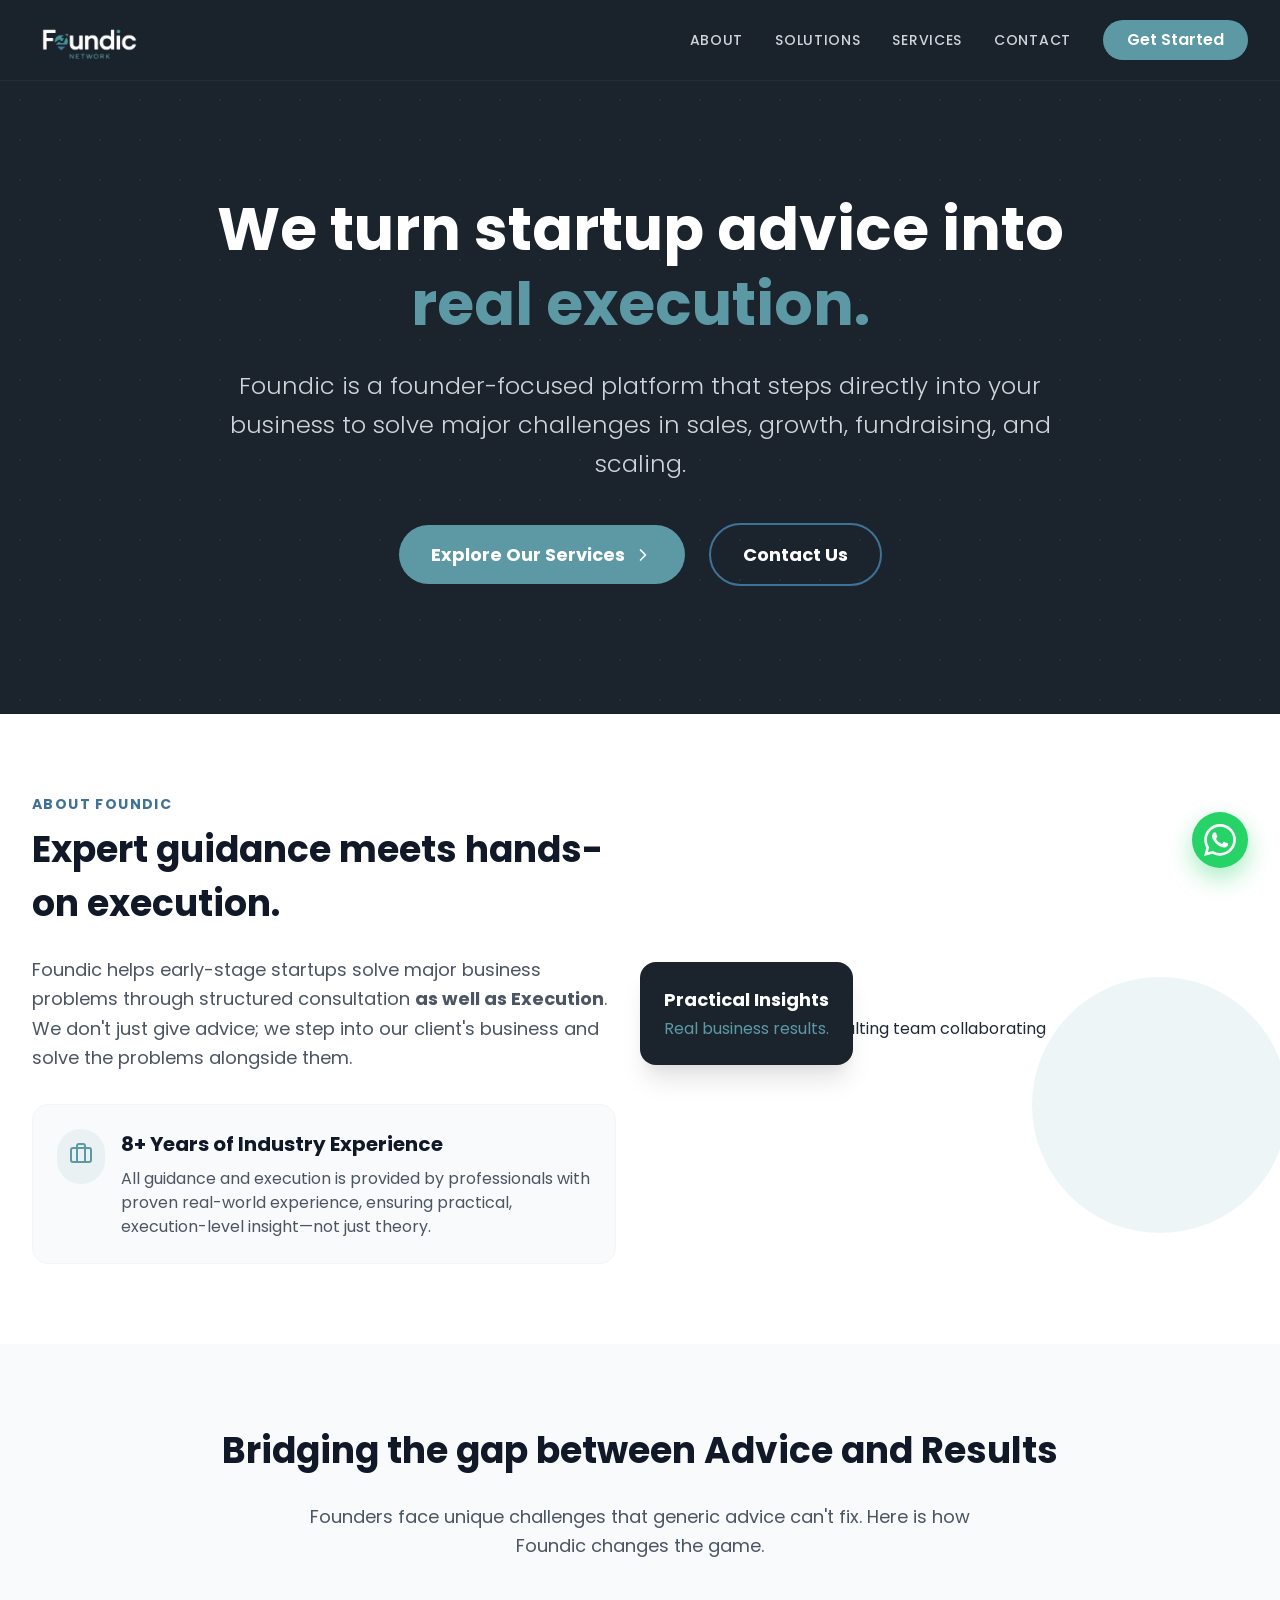
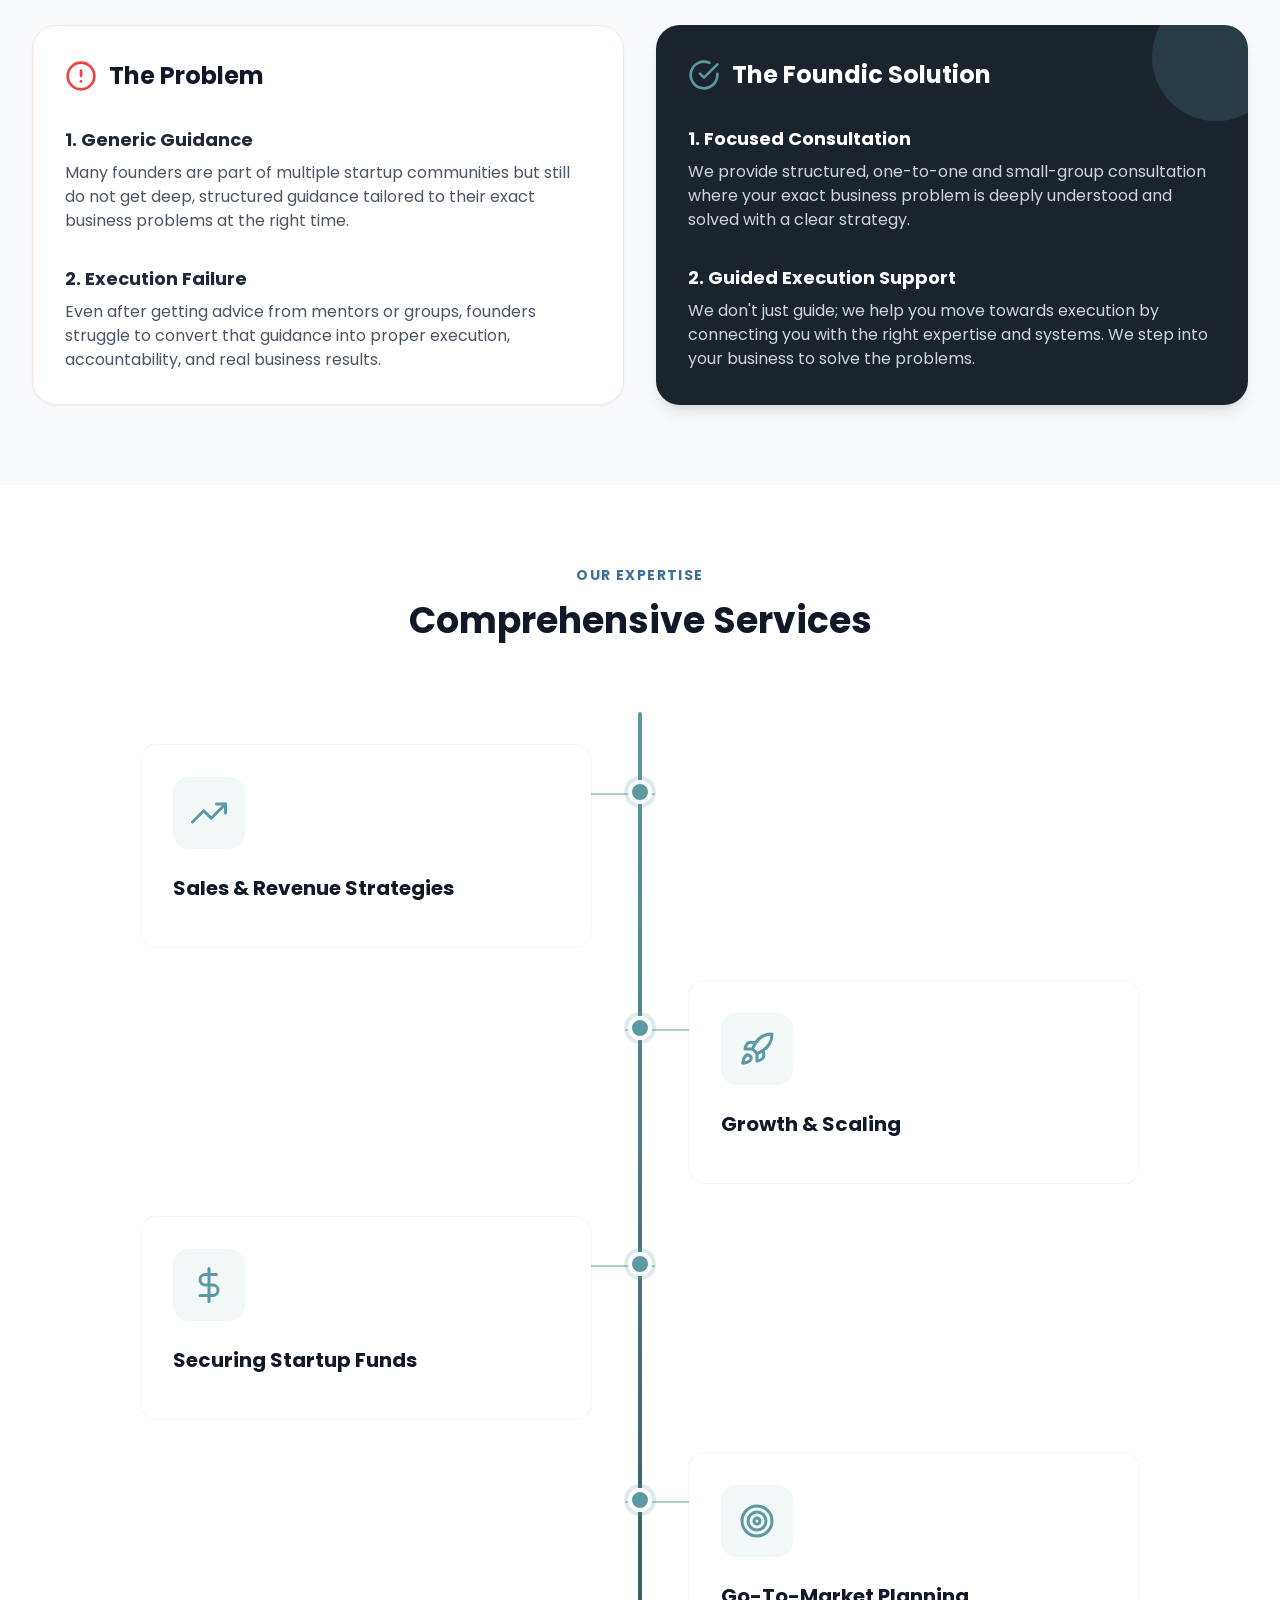
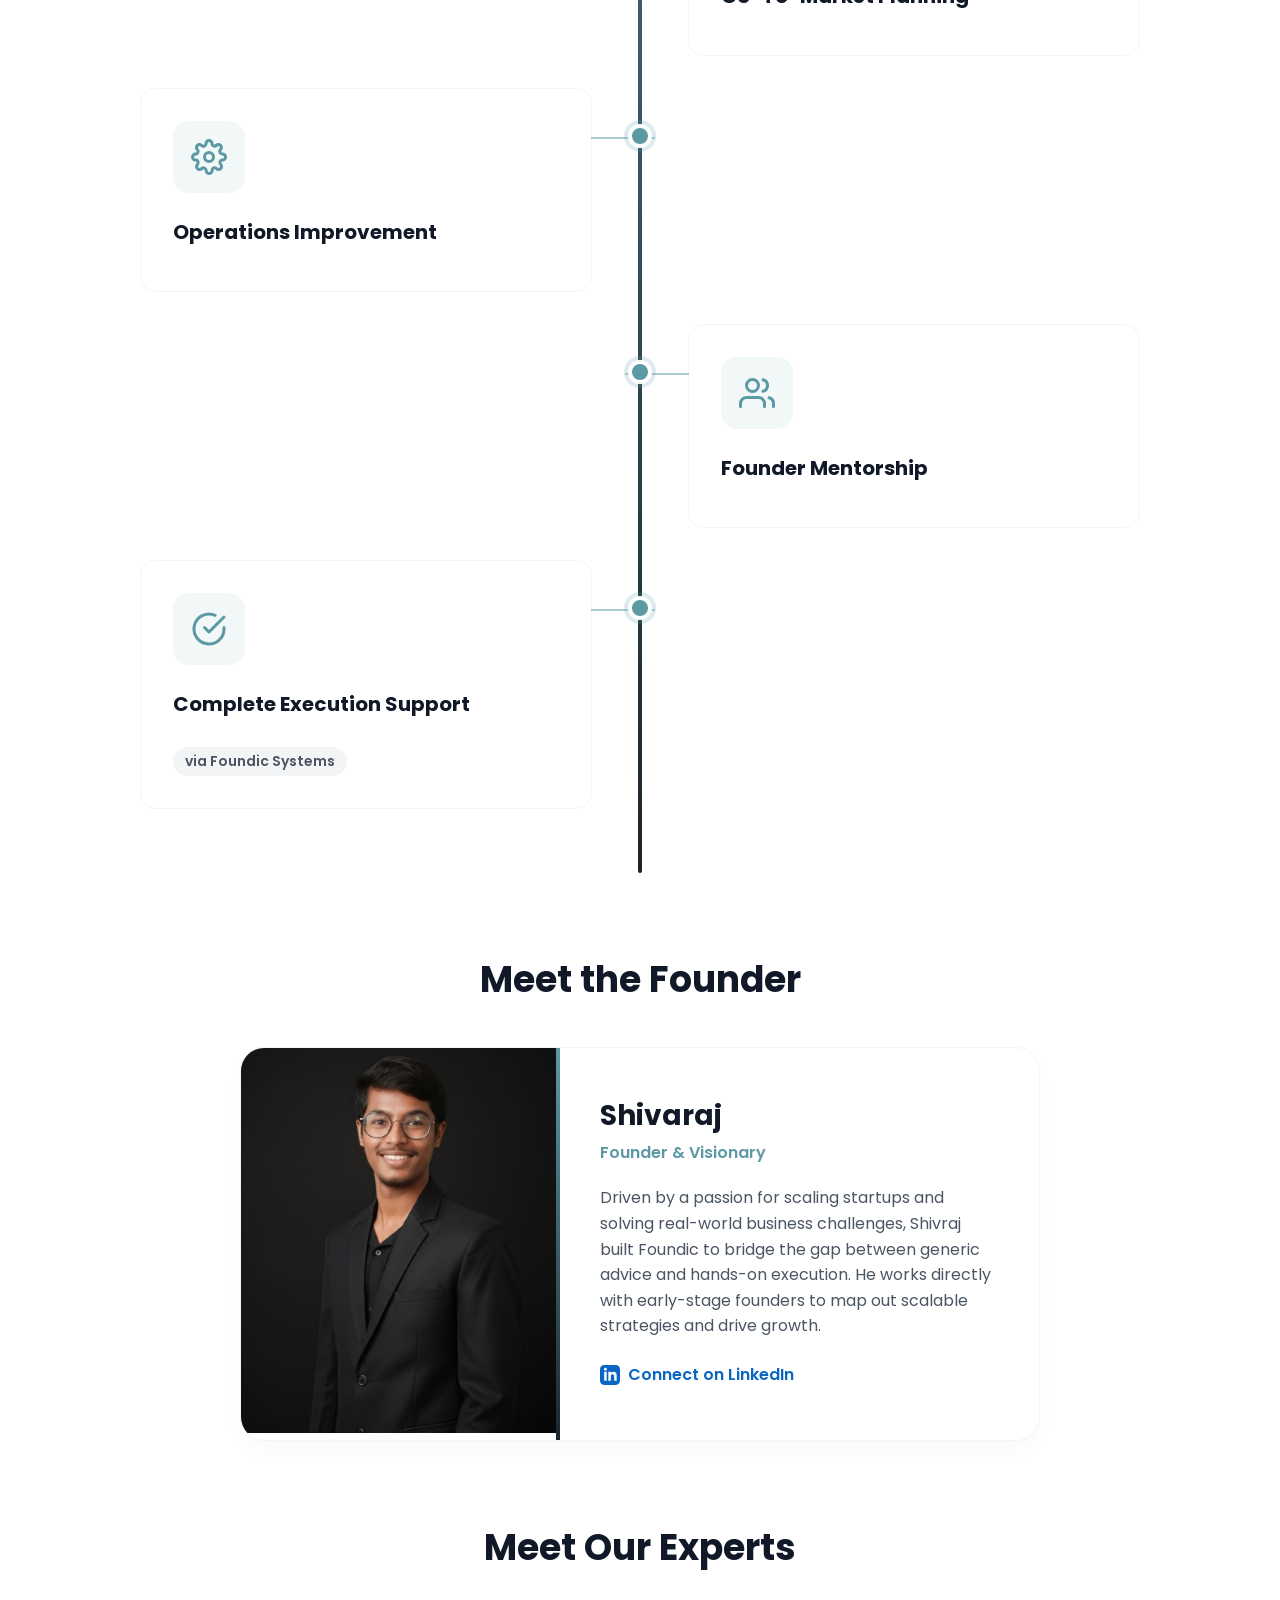
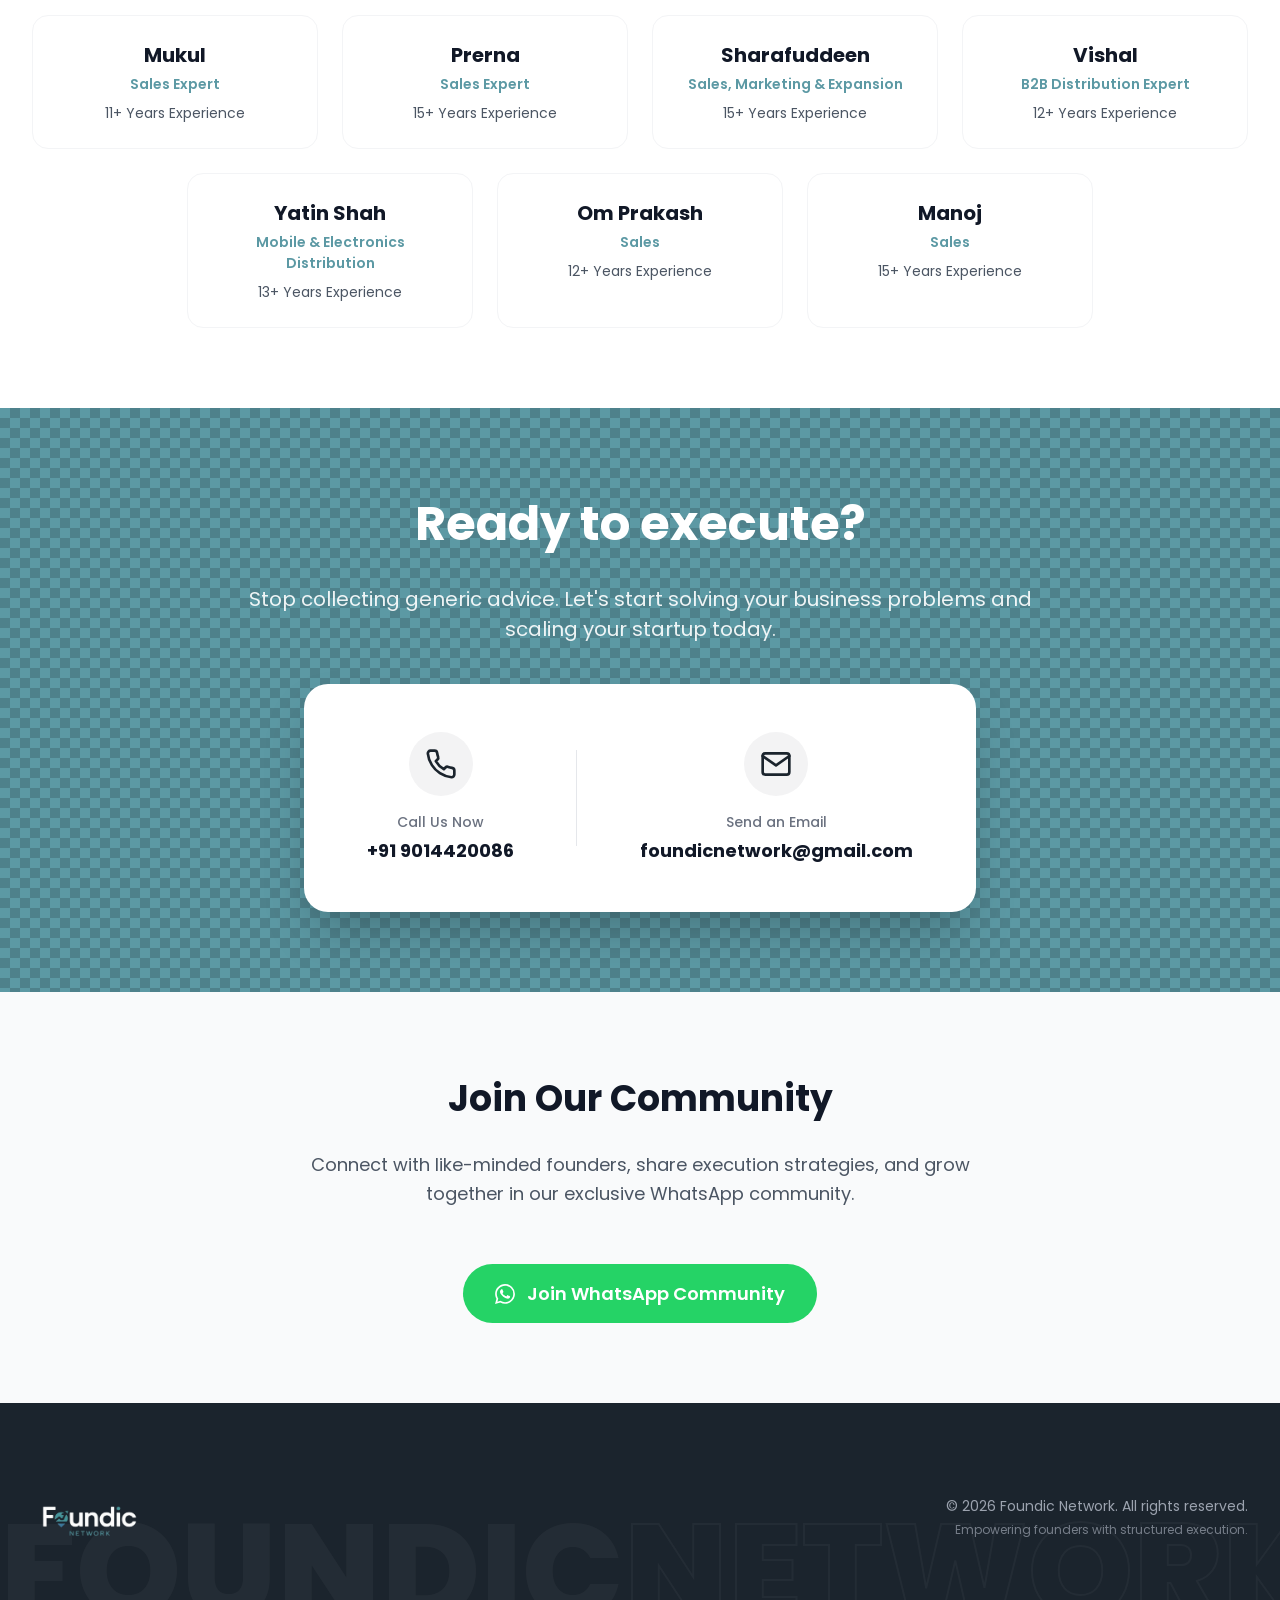
==== index.html @ a6041cb5 "Add files via upload" ====
<!DOCTYPE html>
<html lang="en">

<head>
    <meta charset="UTF-8">
    <meta name="viewport" content="width=device-width, initial-scale=1.0">
    <title>Foundic Network | Execution-Driven Startup Consulting</title>
    <meta name="description"
        content="Foundic is a founder-focused platform offering deep, structured consultation and hands-on execution support to help startups scale, secure funding, and grow revenue.">
    <meta name="keywords"
        content="startup consulting, founder mentorship, execution support, securing startup funds, scaling business, revenue strategy">

    <!-- Open Graph / Facebook -->
    <meta property="og:type" content="website">
    <meta property="og:url" content="https://foundic.com/">
    <meta property="og:title" content="Foundic Network | Execution-Driven Startup Consulting">
    <meta property="og:description"
        content="Foundic helps early-stage startups solve major business problems through structured consultation and execution.">
    <meta property="og:image" content="https://foundic.com/assets/logo.png">

    <!-- Twitter -->
    <meta property="twitter:card" content="summary_large_image">
    <meta property="twitter:url" content="https://foundic.com/">
    <meta property="twitter:title" content="Foundic Network | Execution-Driven Startup Consulting">
    <meta property="twitter:description"
        content="Foundic helps early-stage startups solve major business problems through structured consultation and execution.">
    <meta property="twitter:image" content="https://foundic.com/assets/logo.png">

    <link rel="stylesheet" href="styles.css">

    <!-- JSON-LD Schema Markup -->
    <script type="application/ld+json">
    {
      "@context": "https://schema.org",
      "@type": "Organization",
      "name": "Foundic Network",
      "url": "https://foundic.com",
      "logo": "https://foundic.com/assets/logo.png",
      "description": "Foundic helps early-stage startups solve major business problems through structured consultation as well as execution.",
      "sameAs": []
    }
    </script>
</head>

<body>

    <!-- Navigation -->
    <nav class="navbar" id="navbar">
        <div class="nav-container">
            <div class="nav-logo" onclick="window.scrollTo(0,0)">
                <img src="assets/logo.png" alt="Foundic Network" class="nav-logo-img">
            </div>

            <div class="nav-links">
                <a href="#about" class="nav-link">About</a>
                <a href="#solutions" class="nav-link">Solutions</a>
                <a href="#services" class="nav-link">Services</a>
                <a href="#contact" class="nav-link">Contact</a>
                <a href="#contact" class="nav-btn">Get Started</a>
            </div>

            <div class="nav-mobile-btn" id="mobile-menu-btn">
                <svg id="icon-menu" viewBox="0 0 24 24" fill="none" stroke="currentColor" stroke-width="2"
                    stroke-linecap="round" stroke-linejoin="round">
                    <path d="M4 12h16M4 6h16M4 18h16" />
                </svg>
                <svg id="icon-close" viewBox="0 0 24 24" fill="none" stroke="currentColor" stroke-width="2"
                    stroke-linecap="round" stroke-linejoin="round" style="display: none;">
                    <path d="M18 6L6 18M6 6l12 12" />
                </svg>
            </div>
        </div>

        <!-- Mobile Menu -->
        <div class="mobile-menu" id="mobile-menu">
            <a href="#about" class="mobile-link">About</a>
            <a href="#solutions" class="mobile-link">Solutions</a>
            <a href="#services" class="mobile-link">Services</a>
            <a href="#contact" class="mobile-link">Contact</a>
        </div>
    </nav>

    <!-- Hero Section -->
    <section class="hero" id="hero">
        <div class="hero-bg-pattern"></div>
        <div class="hero-container">
            <div class="hero-content">
                <h1 class="hero-title">We turn startup advice into <span class="text-teal">real execution.</span></h1>
                <p class="hero-subtitle">Foundic is a founder-focused platform that steps directly into your business to
                    solve major challenges in sales, growth, fundraising, and scaling.</p>
                <div class="hero-buttons">
                    <a href="#services" class="btn-primary">Explore Our Services
                        <svg class="icon-sm" viewBox="0 0 24 24" fill="none" stroke="currentColor" stroke-width="2"
                            stroke-linecap="round" stroke-linejoin="round">
                            <polyline points="9 18 15 12 9 6" />
                        </svg>
                    </a>
                    <a href="#contact" class="btn-secondary">Contact Us</a>
                </div>
            </div>
        </div>
    </section>

    <!-- About Section -->
    <section id="about" class="about section">
        <div class="container about-grid">
            <div class="about-text">
                <h2 class="section-label">About Foundic</h2>
                <h3 class="section-title">Expert guidance meets hands-on execution.</h3>
                <p class="section-desc">Foundic helps early-stage startups solve major business problems through
                    structured consultation <strong>as well as Execution</strong>. We don't just give advice; we step
                    into our client's business and solve the problems alongside them.</p>

                <div class="about-feature">
                    <div class="feature-icon">
                        <svg viewBox="0 0 24 24" fill="none" stroke="currentColor" stroke-width="2"
                            stroke-linecap="round" stroke-linejoin="round">
                            <rect x="2" y="7" width="20" height="14" rx="2" ry="2" />
                            <path d="M16 21V5a2 2 0 0 0-2-2h-4a2 2 0 0 0-2 2v16" />
                        </svg>
                    </div>
                    <div class="feature-text">
                        <h4>8+ Years of Industry Experience</h4>
                        <p>All guidance and execution is provided by professionals with proven real-world experience,
                            ensuring practical, execution-level insight—not just theory.</p>
                    </div>
                </div>
            </div>

            <div class="about-image-wrapper">
                <div class="about-image-bg-circle"></div>
                <img src="https://images.unsplash.com/photo-1552664730-d307ca884978?ixlib=rb-4.0.3&auto=format&fit=crop&w=800&q=80"
                    alt="Foundic startup consulting team collaborating" class="about-image">
                <div class="about-floating-card">
                    <p class="card-title">Practical Insights</p>
                    <p class="card-subtitle">Real business results.</p>
                </div>
            </div>
        </div>
    </section>

    <!-- Solutions Section -->
    <section id="solutions" class="solutions section bg-gray">
        <div class="container">
            <div class="section-header text-center">
                <h2 class="section-title">Bridging the gap between Advice and Results</h2>
                <p class="section-desc centered">Founders face unique challenges that generic advice can't fix. Here is
                    how Foundic changes the game.</p>
            </div>

            <div class="solutions-grid">
                <!-- The Problem -->
                <div class="solution-card problem-card">
                    <div class="card-header text-red">
                        <svg class="icon-lg" viewBox="0 0 24 24" fill="none" stroke="currentColor" stroke-width="2"
                            stroke-linecap="round" stroke-linejoin="round">
                            <circle cx="12" cy="12" r="10" />
                            <line x1="12" y1="8" x2="12" y2="12" />
                            <line x1="12" y1="16" x2="12.01" y2="16" />
                        </svg>
                        <h3>The Problem</h3>
                    </div>

                    <div class="card-body">
                        <div class="card-item">
                            <h4>1. Generic Guidance</h4>
                            <p>Many founders are part of multiple startup communities but still do not get deep,
                                structured guidance tailored to their exact business problems at the right time.</p>
                        </div>
                        <div class="card-item">
                            <h4>2. Execution Failure</h4>
                            <p>Even after getting advice from mentors or groups, founders struggle to convert that
                                guidance into proper execution, accountability, and real business results.</p>
                        </div>
                    </div>
                </div>

                <!-- The Solution -->
                <div class="solution-card solution-card-dark">
                    <div class="solution-bg-circle"></div>

                    <div class="card-header text-teal">
                        <svg class="icon-lg" viewBox="0 0 24 24" fill="none" stroke="currentColor" stroke-width="2"
                            stroke-linecap="round" stroke-linejoin="round">
                            <path d="M22 11.08V12a10 10 0 1 1-5.93-9.14" />
                            <polyline points="22 4 12 14.01 9 11.01" />
                        </svg>
                        <h3>The Foundic Solution</h3>
                    </div>

                    <div class="card-body text-light">
                        <div class="card-item">
                            <h4>1. Focused Consultation</h4>
                            <p>We provide structured, one-to-one and small-group consultation where your exact business
                                problem is deeply understood and solved with a clear strategy.</p>
                        </div>
                        <div class="card-item">
                            <h4>2. Guided Execution Support</h4>
                            <p>We don't just guide; we help you move towards execution by connecting you with the right
                                expertise and systems. We step into your business to solve the problems.</p>
                        </div>
                    </div>
                </div>
            </div>
        </div>
    </section>

    <!-- Services Section -->
    <section id="services" class="services section">
        <div class="container">
            <div class="section-header text-center">
                <h2 class="section-label">Our Expertise</h2>
                <h3 class="section-title">Comprehensive Services</h3>
            </div>

            <div class="services-roadmap">
                <div class="roadmap-line"></div>

                <div class="roadmap-item left animate-up">
                    <div class="roadmap-dot"></div>
                    <div class="roadmap-content service-item">
                        <div class="service-icon"><svg viewBox="0 0 24 24" fill="none" stroke="currentColor"
                                stroke-width="2" stroke-linecap="round" stroke-linejoin="round">
                                <polyline points="23 6 13.5 15.5 8.5 10.5 1 18" />
                                <polyline points="17 6 23 6 23 12" />
                            </svg></div>
                        <h4>Sales & Revenue Strategies</h4>
                        <p class="service-hover-text">Actionable frameworks to boost your sales and optimize revenue
                            streams.</p>
                    </div>
                </div>

                <div class="roadmap-item right animate-up delay-100">
                    <div class="roadmap-dot"></div>
                    <div class="roadmap-content service-item">
                        <div class="service-icon"><svg viewBox="0 0 24 24" fill="none" stroke="currentColor"
                                stroke-width="2" stroke-linecap="round" stroke-linejoin="round">
                                <path
                                    d="M4.5 16.5c-1.5 1.26-2 5-2 5s3.74-.5 5-2c.71-.84.7-2.13-.09-2.91a2.18 2.18 0 0 0-2.91-.09z" />
                                <path
                                    d="m12 15-3-3a22 22 0 0 1 2-3.95A12.88 12.88 0 0 1 22 2c0 2.72-.78 7.5-6 11a22.35 22.35 0 0 1-4 2z" />
                                <path d="M9 12H4s.55-3.03 2-4c1.62-1.08 5 0 5 0" />
                                <path d="M12 15v5s3.03-.55 4-2c1.08-1.62 0-5 0-5" />
                            </svg></div>
                        <h4>Growth & Scaling</h4>
                        <p class="service-hover-text">Tactics and systems for scaling your business sustainably and
                            aggressively.</p>
                    </div>
                </div>

                <div class="roadmap-item left animate-up delay-200">
                    <div class="roadmap-dot"></div>
                    <div class="roadmap-content service-item">
                        <div class="service-icon"><svg viewBox="0 0 24 24" fill="none" stroke="currentColor"
                                stroke-width="2" stroke-linecap="round" stroke-linejoin="round">
                                <line x1="12" y1="1" x2="12" y2="23" />
                                <path d="M17 5H9.5a3.5 3.5 0 0 0 0 7h5a3.5 3.5 0 0 1 0 7H6" />
                            </svg></div>
                        <h4>Securing Startup Funds</h4>
                        <p class="service-hover-text">Expert guidance on pitch decks, valuations, and securing
                            investment.</p>
                    </div>
                </div>

                <div class="roadmap-item right animate-up delay-300">
                    <div class="roadmap-dot"></div>
                    <div class="roadmap-content service-item">
                        <div class="service-icon"><svg viewBox="0 0 24 24" fill="none" stroke="currentColor"
                                stroke-width="2" stroke-linecap="round" stroke-linejoin="round">
                                <circle cx="12" cy="12" r="10" />
                                <circle cx="12" cy="12" r="6" />
                                <circle cx="12" cy="12" r="2" />
                            </svg></div>
                        <h4>Go-To-Market Planning</h4>
                        <p class="service-hover-text">End-to-end planning to launch your product effectively in the
                            target market.</p>
                    </div>
                </div>

                <div class="roadmap-item left animate-up delay-400">
                    <div class="roadmap-dot"></div>
                    <div class="roadmap-content service-item">
                        <div class="service-icon"><svg viewBox="0 0 24 24" fill="none" stroke="currentColor"
                                stroke-width="2" stroke-linecap="round" stroke-linejoin="round">
                                <circle cx="12" cy="12" r="3" />
                                <path
                                    d="M19.4 15a1.65 1.65 0 0 0 .33 1.82l.06.06a2 2 0 0 1 0 2.83 2 2 0 0 1-2.83 0l-.06-.06a1.65 1.65 0 0 0-1.82-.33 1.65 1.65 0 0 0-1 1.51V21a2 2 0 0 1-2 2 2 2 0 0 1-2-2v-.09A1.65 1.65 0 0 0 9 19.4a1.65 1.65 0 0 0-1.82.33l-.06.06a2 2 0 0 1-2.83 0 2 2 0 0 1 0-2.83l.06-.06a1.65 1.65 0 0 0 .33-1.82 1.65 1.65 0 0 0-1.51-1H3a2 2 0 0 1-2-2 2 2 0 0 1 2-2h.09A1.65 1.65 0 0 0 4.6 9a1.65 1.65 0 0 0-.33-1.82l-.06-.06a2 2 0 0 1 0-2.83 2 2 0 0 1 2.83 0l.06.06a1.65 1.65 0 0 0 1.82.33H9a1.65 1.65 0 0 0 1-1.51V3a2 2 0 0 1 2-2 2 2 0 0 1 2 2v.09a1.65 1.65 0 0 0 1 1.51 1.65 1.65 0 0 0 1.82-.33l.06-.06a2 2 0 0 1 2.83 0 2 2 0 0 1 0 2.83l-.06.06a1.65 1.65 0 0 0-.33 1.82V9a1.65 1.65 0 0 0 1.51 1H21a2 2 0 0 1 2 2 2 2 0 0 1-2 2h-.09a1.65 1.65 0 0 0-1.51 1z" />
                            </svg></div>
                        <h4>Operations Improvement</h4>
                        <p class="service-hover-text">Streamline workflows and daily operations for maximum business
                            efficiency.</p>
                    </div>
                </div>

                <div class="roadmap-item right animate-up delay-500">
                    <div class="roadmap-dot"></div>
                    <div class="roadmap-content service-item">
                        <div class="service-icon"><svg viewBox="0 0 24 24" fill="none" stroke="currentColor"
                                stroke-width="2" stroke-linecap="round" stroke-linejoin="round">
                                <path d="M17 21v-2a4 4 0 0 0-4-4H5a4 4 0 0 0-4 4v2" />
                                <circle cx="9" cy="7" r="4" />
                                <path d="M23 21v-2a4 4 0 0 0-3-3.87" />
                                <path d="M16 3.13a4 4 0 0 1 0 7.75" />
                            </svg></div>
                        <h4>Founder Mentorship</h4>
                        <p class="service-hover-text">1-on-1 mentorship to help founders navigate critical business
                            challenges.</p>
                    </div>
                </div>

                <div class="roadmap-item left animate-up delay-600">
                    <div class="roadmap-dot"></div>
                    <div class="roadmap-content service-item">
                        <div class="service-icon"><svg viewBox="0 0 24 24" fill="none" stroke="currentColor"
                                stroke-width="2" stroke-linecap="round" stroke-linejoin="round">
                                <path d="M22 11.08V12a10 10 0 1 1-5.93-9.14" />
                                <polyline points="22 4 12 14.01 9 11.01" />
                            </svg></div>
                        <h4>Complete Execution Support</h4>
                        <p class="service-hover-text">We step directly into your business to execute alongside you for
                            real results.</p>
                        <p class="service-badge">via Foundic Systems</p>
                    </div>
                </div>
            </div>

            <div class="founder-section">
                <h2 class="section-title text-center">Meet the Founder</h2>
                <div class="founder-card">
                    <div class="founder-image-wrapper">
                        <img src="assets/founder.png" alt="Founder of Foundic Network" class="founder-img">
                        <div class="founder-accent"></div>
                    </div>
                    <div class="founder-info">
                        <h3 class="founder-name">Shivaraj</h3>
                        <p class="founder-role text-teal">Founder & Visionary</p>
                        <p class="founder-bio">Driven by a passion for scaling startups and solving real-world business
                            challenges, Shivraj built Foundic to bridge the gap between generic advice and hands-on
                            execution. He works directly with early-stage founders to map out scalable strategies and
                            drive growth.</p>
                        <a href="https://www.linkedin.com/in/shivaraj-alakunta-42794b343?utm_source=share_via&utm_content=profile&utm_medium=member_android"
                            class="founder-social" target="_blank" rel="noopener">
                            <svg viewBox="0 0 24 24" fill="currentColor" width="20" height="20">
                                <path
                                    d="M19 0h-14c-2.761 0-5 2.239-5 5v14c0 2.761 2.239 5 5 5h14c2.762 0 5-2.239 5-5v-14c0-2.761-2.238-5-5-5zm-11 19h-3v-11h3v11zm-1.5-12.268c-.966 0-1.75-.79-1.75-1.764s.784-1.764 1.75-1.764 1.75.79 1.75 1.764-.783 1.764-1.75 1.764zm13.5 12.268h-3v-5.604c0-3.368-4-3.113-4 0v5.604h-3v-11h3v1.765c1.396-2.586 7-2.777 7 2.476v6.759z" />
                            </svg>
                            Connect on LinkedIn
                        </a>
                    </div>
                </div>
            </div>

            <div class="experts-section">
                <h2 class="section-title text-center">Meet Our Experts</h2>
                <div class="experts-grid">
                    <div class="expert-card text-only">

                        <h4>Mukul</h4>
                        <p class="expert-role">Sales Expert</p>
                        <div class="expert-divider"></div>
                        <p class="expert-exp">11+ Years Experience</p>
                    </div>
                    <div class="expert-card text-only">

                        <h4>Prerna</h4>
                        <p class="expert-role">Sales Expert</p>
                        <div class="expert-divider"></div>
                        <p class="expert-exp">15+ Years Experience</p>
                    </div>
                    <div class="expert-card text-only">

                        <h4>Sharafuddeen</h4>
                        <p class="expert-role">Sales, Marketing & Expansion</p>
                        <div class="expert-divider"></div>
                        <p class="expert-exp">15+ Years Experience</p>
                    </div>
                    <div class="expert-card text-only">

                        <h4>Vishal</h4>
                        <p class="expert-role">B2B Distribution Expert</p>
                        <div class="expert-divider"></div>
                        <p class="expert-exp">12+ Years Experience</p>
                    </div>
                    <div class="expert-card text-only">

                        <h4>Yatin Shah</h4>
                        <p class="expert-role">Mobile & Electronics Distribution</p>
                        <div class="expert-divider"></div>
                        <p class="expert-exp">13+ Years Experience</p>
                    </div>
                    <div class="expert-card text-only">

                        <h4>Om Prakash</h4>
                        <p class="expert-role">Sales</p>
                        <div class="expert-divider"></div>
                        <p class="expert-exp">12+ Years Experience</p>
                    </div>
                    <div class="expert-card text-only">

                        <h4>Manoj</h4>
                        <p class="expert-role">Sales</p>
                        <div class="expert-divider"></div>
                        <p class="expert-exp">15+ Years Experience</p>
                    </div>
                </div>
            </div>
        </div>
    </section>

    <!-- Contact Section -->
    <section id="contact" class="contact section">
        <div class="contact-bg-pattern"></div>
        <div class="container contact-container">
            <h2 class="contact-title">Ready to execute?</h2>
            <p class="contact-subtitle">Stop collecting generic advice. Let's start solving your business problems and
                scaling your startup today.</p>

            <div class="contact-card">
                <a href="tel:+919014420086" class="contact-method">
                    <div class="contact-icon-wrapper">
                        <svg viewBox="0 0 24 24" fill="none" stroke="currentColor" stroke-width="2"
                            stroke-linecap="round" stroke-linejoin="round">
                            <path
                                d="M22 16.92v3a2 2 0 0 1-2.18 2 19.79 19.79 0 0 1-8.63-3.07 19.5 19.5 0 0 1-6-6 19.79 19.79 0 0 1-3.07-8.67A2 2 0 0 1 4.11 2h3a2 2 0 0 1 2 1.72 12.84 12.84 0 0 0 .7 2.81 2 2 0 0 1-.45 2.11L8.09 9.91a16 16 0 0 0 6 6l1.27-1.27a2 2 0 0 1 2.11-.45 12.84 12.84 0 0 0 2.81.7A2 2 0 0 1 22 16.92z" />
                        </svg>
                    </div>
                    <span class="contact-label">Call Us Now</span>
                    <span class="contact-value">+91 9014420086</span>
                </a>

                <div class="contact-divider"></div>

                <a href="mailto:foundicnetwork@gmail.com" class="contact-method">
                    <div class="contact-icon-wrapper">
                        <svg viewBox="0 0 24 24" fill="none" stroke="currentColor" stroke-width="2"
                            stroke-linecap="round" stroke-linejoin="round">
                            <path d="M4 4h16c1.1 0 2 .9 2 2v12c0 1.1-.9 2-2 2H4c-1.1 0-2-.9-2-2V6c0-1.1.9-2 2-2z" />
                            <polyline points="22,6 12,13 2,6" />
                        </svg>
                    </div>
                    <span class="contact-label">Send an Email</span>
                    <span class="contact-value">foundicnetwork@gmail.com</span>
                </a>
            </div>
        </div>
    </section>

    <!-- Community Section -->
    <section class="community section bg-gray">
        <div class="container text-center">
            <h2 class="section-title">Join Our Community</h2>
            <p class="section-desc centered">Connect with like-minded founders, share execution strategies, and grow
                together in our exclusive WhatsApp community.</p>
            <a href="#" class="btn-whatsapp">
                <svg viewBox="0 0 24 24" fill="currentColor" class="icon-sm">
                    <path
                        d="M17.472 14.382c-.297-.149-1.758-.867-2.03-.967-.273-.099-.471-.148-.67.15-.197.297-.767.966-.94 1.164-.173.199-.347.223-.644.075-.297-.15-1.255-.463-2.39-1.475-.883-.788-1.48-1.761-1.653-2.059-.173-.297-.018-.458.13-.606.134-.133.298-.347.446-.52.149-.174.198-.298.298-.497.099-.198.05-.371-.025-.52-.075-.149-.669-1.612-.916-2.207-.242-.579-.487-.5-.669-.51a12.8 12.8 0 0 0-.57-.01c-.198 0-.52.074-.792.372-.272.297-1.04 1.016-1.04 2.479 0 1.462 1.065 2.875 1.213 3.074.149.198 2.096 3.2 5.077 4.487.709.306 1.262.489 1.694.625.712.227 1.36.195 1.871.118.571-.085 1.758-.719 2.006-1.413.248-.694.248-1.289.173-1.413-.074-.124-.272-.198-.57-.347m-5.421 7.403h-.004a9.87 9.87 0 0 1-5.031-1.378l-.361-.214-3.741.982.998-3.648-.235-.374a9.86 9.86 0 0 1-1.51-5.26c.001-5.45 4.436-9.884 9.888-9.884 2.64 0 5.122 1.03 6.988 2.898a9.825 9.825 0 0 1 2.893 6.994c-.003 5.45-4.437 9.884-9.885 9.884m8.413-18.297A11.815 11.815 0 0 0 12.05 0C5.495 0 .16 5.335.157 11.892c0 2.096.547 4.142 1.588 5.945L.057 24l6.305-1.654a11.882 11.882 0 0 0 5.683 1.448h.005c6.554 0 11.89-5.335 11.893-11.893a11.821 11.821 0 0 0-3.48-8.413Z" />
                </svg>
                Join WhatsApp Community
            </a>
        </div>
    </section>

    <!-- Footer -->
    <footer class="footer">
        <div class="footer-creative-text">
            <span>FOUNDIC</span>
            <span class="text-outline">NETWORK</span>
        </div>
        <div class="container footer-container">
            <div class="footer-logo">
                <img src="assets/logo.png" alt="Foundic Network" class="footer-logo-img">
            </div>

            <div class="footer-text">
                <p>&copy; <span id="year"></span> Foundic Network. All rights reserved.</p>
                <p class="footer-tagline">Empowering founders with structured execution.</p>
            </div>
        </div>
    </footer>

    <script src="script.js"></script>

    <!-- Floating WhatsApp Button -->
    <a href="https://chat.whatsapp.com/EMAaOavbhCSFuDEGV5H62C" class="floating-wa-btn" target="_blank"
        rel="noopener noreferrer">
        <svg viewBox="0 0 24 24" fill="currentColor" stroke="none">
            <path
                d="M17.472 14.382c-.297-.149-1.758-.867-2.03-.967-.273-.099-.471-.148-.67.15-.197.297-.767.966-.94 1.164-.173.199-.347.223-.644.075-.297-.15-1.255-.463-2.39-1.475-.883-.788-1.48-1.761-1.653-2.059-.173-.297-.018-.458.13-.606.134-.133.298-.347.446-.52.149-.174.198-.298.298-.497.099-.198.05-.371-.025-.52-.075-.149-.669-1.612-.916-2.207-.242-.579-.487-.5-.669-.51a12.8 12.8 0 0 0-.57-.01c-.198 0-.52.074-.792.372-.272.297-1.04 1.016-1.04 2.479 0 1.462 1.065 2.875 1.213 3.074.149.198 2.096 3.2 5.077 4.487.709.306 1.262.489 1.694.625.712.227 1.36.195 1.871.118.571-.085 1.758-.719 2.006-1.413.248-.694.248-1.289.173-1.413-.074-.124-.272-.198-.57-.347m-5.421 7.403h-.004a9.87 9.87 0 0 1-5.031-1.378l-.361-.214-3.741.982.998-3.648-.235-.374a9.86 9.86 0 0 1-1.51-5.26c.001-5.45 4.436-9.884 9.888-9.884 2.64 0 5.122 1.03 6.988 2.898a9.825 9.825 0 0 1 2.893 6.994c-.003 5.45-4.437 9.884-9.885 9.884m8.413-18.297A11.815 11.815 0 0 0 12.05 0C5.495 0 .16 5.335.157 11.892c0 2.096.547 4.142 1.588 5.945L.057 24l6.305-1.654a11.882 11.882 0 0 0 5.683 1.448h.005c6.554 0 11.89-5.335 11.893-11.893a11.821 11.821 0 0 0-3.48-8.413Z" />
        </svg>
    </a>
</body>

</html>
---- styles.css ----
/* Google Fonts - Poppins */
@import url('https://fonts.googleapis.com/css2?family=Poppins:wght@300;400;500;600;700;800&display=swap');

/* CSS Variables */
:root {
    --dark-navy: #1B242D;
    --teal: #5C99A4;
    --steel-blue: #3F7296;
    --white: #FFFFFF;
    --light-gray: #F3F4F6;
    --gray-50: #f9fafb;
    --gray-100: #f3f4f6;
    --gray-200: #e5e7eb;
    --gray-300: #d1d5db;
    --gray-400: #9ca3af;
    --gray-500: #6b7280;
    --gray-600: #4b5563;
    --gray-800: #1f2937;
    --gray-900: #111827;
    --red-100: #fee2e2;
    --red-500: #ef4444;
    --font-sans: 'Poppins', sans-serif;
    --transition: all 0.3s ease;
}

/* Base Styles */
* {
    margin: 0;
    padding: 0;
    box-sizing: border-box;
}

/* Custom Scrollbar */
::-webkit-scrollbar {
    width: 8px;
}

::-webkit-scrollbar-track {
    background: var(--dark-navy);
}

::-webkit-scrollbar-thumb {
    background: var(--teal);
    border-radius: 4px;
}

::-webkit-scrollbar-thumb:hover {
    background: #4a7d86;
}

html {
    scroll-behavior: smooth;
}

body {
    font-family: var(--font-sans);
    background-color: var(--white);
    color: var(--gray-800);
    line-height: 1.5;
    -webkit-font-smoothing: antialiased;
}

a {
    text-decoration: none;
    color: inherit;
}

ul {
    list-style: none;
}

button {
    cursor: pointer;
    border: none;
    background: none;
    font-family: inherit;
}

/* Utilities */
.container {
    max-width: 1280px;
    margin: 0 auto;
    padding: 0 1rem;
}

@media (min-width: 640px) {
    .container {
        padding: 0 1.5rem;
    }
}

@media (min-width: 1024px) {
    .container {
        padding: 0 2rem;
    }
}

.section {
    padding: 5rem 0;
}

.bg-gray {
    background-color: var(--gray-50);
}

.text-teal {
    color: var(--teal);
}

.text-red {
    color: var(--red-500);
}

.text-light {
    color: var(--gray-300);
}

.text-center {
    text-align: center;
}

.icon-sm {
    width: 1.25rem;
    height: 1.25rem;
}

.icon-lg {
    width: 2rem;
    height: 2rem;
}

/* Navigation */
.navbar {
    position: fixed;
    width: 100%;
    z-index: 50;
    background-color: rgba(27, 36, 45, 0.85);
    /* Slightly transparent dark-navy */
    backdrop-filter: blur(12px);
    -webkit-backdrop-filter: blur(12px);
    border-bottom: 1px solid rgba(255, 255, 255, 0.05);
    transition: var(--transition);
}

.nav-container {
    max-width: 1280px;
    margin: 0 auto;
    padding: 0 1rem;
    display: flex;
    justify-content: space-between;
    align-items: center;
    height: 5rem;
}

@media (min-width: 640px) {
    .nav-container {
        padding: 0 1.5rem;
    }
}

@media (min-width: 1024px) {
    .nav-container {
        padding: 0 2rem;
    }
}

.nav-logo {
    display: flex;
    align-items: center;
    font-size: 1.875rem;
    font-weight: 700;
    letter-spacing: -0.025em;
    color: var(--white);
    cursor: pointer;
}

.nav-logo-img {
    height: 100px;
    /* Adjust based on actual logo aspect ratio */
    width: auto;
    object-fit: contain;
}

.nav-links {
    display: none;
    align-items: center;
    gap: 2rem;
}

@media (min-width: 768px) {
    .nav-links {
        display: flex;
    }
}

.nav-link {
    color: var(--gray-300);
    transition: color 0.3s;
    font-size: 0.875rem;
    font-weight: 500;
    text-transform: uppercase;
    letter-spacing: 0.05em;
}

.nav-link:hover {
    color: var(--white);
}

.nav-btn {
    padding: 0.5rem 1.5rem;
    border-radius: 9999px;
    font-weight: 600;
    background-color: var(--teal);
    color: var(--white);
    transition: transform 0.3s;
}

.nav-btn:hover {
    transform: scale(1.05);
}

.nav-mobile-btn {
    display: flex;
    align-items: center;
    color: var(--white);
    cursor: pointer;
    transition: color 0.3s;
}

@media (min-width: 768px) {
    .nav-mobile-btn {
        display: none;
    }
}

.nav-mobile-btn:hover {
    color: var(--gray-300);
}

.nav-mobile-btn svg {
    width: 2rem;
    height: 2rem;
}

.mobile-menu {
    display: none;
    background-color: #151c23;
    position: absolute;
    width: 100%;
    left: 0;
    border-top: 1px solid #374151;
    box-shadow: 0 20px 25px -5px rgba(0, 0, 0, 0.1), 0 10px 10px -5px rgba(0, 0, 0, 0.04);
}

.mobile-menu.active {
    display: block;
}

.mobile-link {
    display: block;
    width: 100%;
    text-align: left;
    padding: 1rem 0.75rem;
    color: var(--white);
    font-size: 1.125rem;
    font-weight: 500;
    border-bottom: 1px solid rgba(255, 255, 255, 0.05);
}

.mobile-link:hover {
    background-color: var(--dark-navy);
}

/* Hero Section */
.hero {
    position: relative;
    padding-top: 8rem;
    padding-bottom: 5rem;
    background-color: var(--dark-navy);
    overflow: hidden;
}

@media (min-width: 1024px) {
    .hero {
        padding-top: 12rem;
        padding-bottom: 8rem;
    }
}

.hero-bg-pattern {
    position: absolute;
    inset: 0;
    opacity: 0.1;
    background-image: radial-gradient(var(--teal) 1px, transparent 1px);
    background-size: 40px 40px;
}

.hero-container {
    max-width: 1280px;
    margin: 0 auto;
    padding: 0 1rem;
    position: relative;
    z-index: 10;
}

.hero-content {
    text-align: center;
    max-width: 56rem;
    margin: 0 auto;
}

.hero-title {
    font-size: 2.25rem;
    font-weight: 700;
    color: var(--white);
    line-height: 1.25;
    margin-bottom: 1.5rem;
}

@media (min-width: 768px) {
    .hero-title {
        font-size: 3.75rem;
    }
}

.hero-subtitle {
    font-size: 1.25rem;
    color: var(--gray-300);
    margin-bottom: 2.5rem;
    line-height: 1.625;
    font-weight: 300;
}

@media (min-width: 768px) {
    .hero-subtitle {
        font-size: 1.5rem;
    }
}

.hero-buttons {
    display: flex;
    flex-direction: column;
    align-items: center;
    justify-content: center;
    gap: 1rem;
}

@media (min-width: 640px) {
    .hero-buttons {
        flex-direction: row;
        gap: 1.5rem;
    }
}

.btn-primary {
    width: 100%;
    padding: 1rem 2rem;
    border-radius: 9999px;
    font-weight: 700;
    font-size: 1.125rem;
    display: flex;
    align-items: center;
    justify-content: center;
    transition: var(--transition);
    background-color: var(--teal);
    color: var(--white);
}

@media (min-width: 640px) {
    .btn-primary {
        width: auto;
    }
}

.btn-primary:hover {
    box-shadow: 0 10px 15px -3px rgba(0, 0, 0, 0.1), 0 4px 6px -2px rgba(0, 0, 0, 0.05);
    transform: translateY(-4px);
}

.btn-primary svg {
    margin-left: 0.5rem;
}

.btn-secondary {
    width: 100%;
    padding: 1rem 2rem;
    border-radius: 9999px;
    font-weight: 700;
    font-size: 1.125rem;
    display: flex;
    align-items: center;
    justify-content: center;
    transition: background-color 0.3s;
    border: 2px solid var(--steel-blue);
    color: var(--white);
}

@media (min-width: 640px) {
    .btn-secondary {
        width: auto;
    }
}

.btn-secondary:hover {
    background-color: rgba(63, 114, 150, 0.1);
}

/* About Section */
.about-grid {
    display: grid;
    gap: 3rem;
    align-items: center;
}

@media (min-width: 768px) {
    .about-grid {
        grid-template-columns: repeat(2, minmax(0, 1fr));
    }
}

.section-label {
    font-size: 0.875rem;
    font-weight: 700;
    letter-spacing: 0.1em;
    text-transform: uppercase;
    margin-bottom: 0.5rem;
    color: var(--steel-blue);
}

.section-title {
    font-size: 1.875rem;
    font-weight: 700;
    margin-bottom: 1.5rem;
    color: var(--gray-900);
}

@media (min-width: 768px) {
    .section-title {
        font-size: 2.25rem;
    }
}

.section-desc {
    font-size: 1.125rem;
    color: var(--gray-600);
    margin-bottom: 1.5rem;
    line-height: 1.625;
}

.section-desc.centered {
    max-width: 42rem;
    margin-left: auto;
    margin-right: auto;
}

.about-feature {
    display: flex;
    align-items: flex-start;
    gap: 1rem;
    margin-top: 2rem;
    padding: 1.5rem;
    border-radius: 1rem;
    background-color: var(--gray-50);
    border: 1px solid var(--gray-100);
}

.feature-icon {
    flex-shrink: 0;
    padding: 0.75rem;
    border-radius: 9999px;
    background-color: rgba(92, 153, 164, 0.1);
    color: var(--teal);
}

.feature-icon svg {
    width: 1.5rem;
    height: 1.5rem;
}

.feature-text h4 {
    font-weight: 700;
    font-size: 1.25rem;
    margin-bottom: 0.5rem;
    color: var(--gray-900);
}

.feature-text p {
    color: var(--gray-600);
}

.about-image-wrapper {
    position: relative;
}

.about-image-bg-circle {
    aspect-ratio: 1 / 1;
    border-radius: 9999px;
    position: absolute;
    top: -2.5rem;
    right: -2.5rem;
    width: 16rem;
    opacity: 0.1;
    background-color: var(--teal);
}

.about-image {
    border-radius: 1rem;
    box-shadow: 0 25px 50px -12px rgba(0, 0, 0, 0.25);
    position: relative;
    z-index: 10;
    width: 100%;
    object-fit: cover;
    height: 500px;
}

.about-floating-card {
    position: absolute;
    bottom: -1.5rem;
    left: -1.5rem;
    padding: 1.5rem;
    border-radius: 1rem;
    box-shadow: 0 20px 25px -5px rgba(0, 0, 0, 0.1), 0 10px 10px -5px rgba(0, 0, 0, 0.04);
    z-index: 20;
    background-color: var(--dark-navy);
}

.card-title {
    color: var(--white);
    font-weight: 700;
    font-size: 1.125rem;
    margin-bottom: 0.25rem;
}

.card-subtitle {
    color: var(--teal);
}

/* Solutions Section */
.section-header {
    margin-bottom: 4rem;
}

.solutions-grid {
    display: grid;
    gap: 2rem;
}

@media (min-width: 768px) {
    .solutions-grid {
        grid-template-columns: repeat(2, minmax(0, 1fr));
    }
}

.solution-card {
    border-radius: 1.5rem;
    padding: 2rem;
    box-shadow: 0 1px 2px 0 rgba(0, 0, 0, 0.05);
}

.problem-card {
    background-color: var(--white);
    border: 1px solid var(--red-100);
}

.solution-card-dark {
    background-color: var(--dark-navy);
    box-shadow: 0 10px 15px -3px rgba(0, 0, 0, 0.1), 0 4px 6px -2px rgba(0, 0, 0, 0.05);
    position: relative;
    overflow: hidden;
}

.solution-bg-circle {
    position: absolute;
    top: 0;
    right: 0;
    width: 8rem;
    height: 8rem;
    transform: translate(2rem, -2rem);
    border-radius: 9999px;
    opacity: 0.2;
    background-color: var(--teal);
}

.card-header {
    display: flex;
    align-items: center;
    gap: 0.75rem;
    margin-bottom: 2rem;
    position: relative;
    z-index: 10;
}

.card-header h3 {
    font-size: 1.5rem;
    font-weight: 700;
}

.problem-card h3 {
    color: var(--gray-900);
}

.solution-card-dark h3 {
    color: var(--white);
}

.card-body {
    display: flex;
    flex-direction: column;
    gap: 2rem;
    position: relative;
    z-index: 10;
}

.card-item h4 {
    font-weight: 700;
    font-size: 1.125rem;
    margin-bottom: 0.5rem;
}

.problem-card .card-item h4 {
    color: var(--gray-800);
}

.solution-card-dark .card-item h4 {
    color: var(--white);
}

.problem-card .card-item p {
    color: var(--gray-600);
}

/* Services Section */
.services-roadmap {
    position: relative;
    max-width: 1000px;
    margin: 4rem auto;
    padding: 2rem 0;
}

.roadmap-line {
    position: absolute;
    left: 2rem;
    top: 0;
    bottom: 0;
    width: 4px;
    background: linear-gradient(to bottom, var(--teal), var(--dark-navy));
    border-radius: 2px;
}

@media (min-width: 768px) {
    .roadmap-line {
        left: 50%;
        transform: translateX(-50%);
    }
}

.roadmap-item {
    position: relative;
    margin-bottom: 2rem;
    display: flex;
    justify-content: flex-end;
    padding-left: 4rem;
}

@media (min-width: 768px) {
    .roadmap-item {
        padding-left: 0;
        width: 50%;
    }

    .roadmap-item.left {
        justify-content: flex-end;
        padding-right: 3rem;
        margin-left: 0;
    }

    .roadmap-item.right {
        justify-content: flex-start;
        padding-left: 3rem;
        margin-left: 50%;
    }
}

.roadmap-dot {
    position: absolute;
    left: 2rem;
    top: 3rem;
    width: 24px;
    height: 24px;
    border-radius: 50%;
    background-color: var(--teal);
    border: 4px solid var(--white);
    box-shadow: 0 0 0 4px rgba(92, 153, 164, 0.2);
    transform: translate(-50%, -50%);
    z-index: 2;
    transition: all 0.4s cubic-bezier(0.175, 0.885, 0.32, 1.275);
}

@media (min-width: 768px) {
    .roadmap-item.left .roadmap-dot {
        left: 100%;
    }

    .roadmap-item.right .roadmap-dot {
        left: 0;
    }
}

.roadmap-item:hover .roadmap-dot {
    transform: translate(-50%, -50%) scale(1.5);
    background-color: var(--dark-navy);
    box-shadow: 0 0 0 8px rgba(92, 153, 164, 0.3);
}

.roadmap-content {
    width: 100%;
}

/* Connecting line to the card */
.roadmap-content::after {
    content: '';
    position: absolute;
    top: 3rem;
    width: 3rem;
    height: 2px;
    background-color: var(--teal);
    z-index: -3;
    /* Behind everything */
    opacity: 0.5;
}

@media (max-width: 767px) {
    .roadmap-content::after {
        left: -3rem;
        /* Line extending left to the dot */
    }
}

@media (min-width: 768px) {
    .roadmap-item.left .roadmap-content::after {
        right: -4rem;
        width: 4rem;
    }

    .roadmap-item.right .roadmap-content::after {
        left: -4rem;
        width: 4rem;
    }
}

.service-item {
    padding: 2rem;
    border-radius: 1rem;
    background-color: var(--white);
    border: 1px solid var(--gray-100);
    transition: all 0.4s cubic-bezier(0.175, 0.885, 0.32, 1.275);
    cursor: pointer;
    position: relative;
    z-index: 1;
}

/* Snap-on Border Animation */
.service-item::before {
    content: '';
    position: absolute;
    inset: -1px;
    border-radius: 1rem;
    border: 2px solid var(--teal);
    opacity: 0;
    transform: scale(1.05);
    transition: all 0.4s cubic-bezier(0.175, 0.885, 0.32, 1.275);
    z-index: 10;
    pointer-events: none;
}

.service-item:hover {
    box-shadow: 0 25px 50px -12px rgba(92, 153, 164, 0.25);
    transform: translateY(-8px);
}

.service-item:hover::before {
    opacity: 1;
    transform: scale(1);
}

.service-icon {
    width: 4.5rem;
    height: 4.5rem;
    border-radius: 1rem;
    display: flex;
    align-items: center;
    justify-content: center;
    margin-bottom: 1.5rem;
    transition: all 0.4s ease;
    background-color: rgba(92, 153, 164, 0.08);
    color: var(--teal);
}

.service-icon svg {
    width: 2.25rem;
    height: 2.25rem;
    transition: transform 0.4s cubic-bezier(0.175, 0.885, 0.32, 1.275);
}

.service-item:hover .service-icon {
    background-color: var(--teal);
    color: var(--white);
    transform: rotate(5deg);
}

.service-item:hover .service-icon svg {
    transform: scale(1.15);
}

.service-item h4 {
    font-weight: 700;
    font-size: 1.25rem;
    margin-bottom: 0.75rem;
    color: var(--gray-900);
    transition: color 0.3s;
}

.service-item:hover h4 {
    color: var(--teal);
}

.service-badge {
    font-size: 0.875rem;
    font-weight: 600;
    margin-top: 1rem;
    padding: 0.25rem 0.75rem;
    display: inline-block;
    border-radius: 9999px;
    background-color: var(--gray-100);
    color: var(--gray-600);
}

/* Contact Section */
.contact {
    position: relative;
    overflow: hidden;
    background-color: var(--teal);
}

.contact-bg-pattern {
    position: absolute;
    inset: 0;
    opacity: 0.2;
    background-image:
        linear-gradient(45deg, #1B242D 25%, transparent 25%, transparent 75%, #1B242D 75%, #1B242D),
        linear-gradient(45deg, #1B242D 25%, transparent 25%, transparent 75%, #1B242D 75%, #1B242D);
    background-size: 20px 20px;
    background-position: 0 0, 10px 10px;
}

.contact-container {
    position: relative;
    z-index: 10;
    text-align: center;
    max-width: 56rem;
}

.contact-title {
    font-size: 2.25rem;
    font-weight: 700;
    color: var(--white);
    margin-bottom: 1.5rem;
}

@media (min-width: 768px) {
    .contact-title {
        font-size: 3rem;
    }
}

.contact-subtitle {
    font-size: 1.25rem;
    color: var(--white);
    opacity: 0.9;
    margin-bottom: 2.5rem;
}

.contact-card {
    background-color: var(--white);
    border-radius: 1.5rem;
    padding: 2rem;
    box-shadow: 0 25px 50px -12px rgba(0, 0, 0, 0.25);
    max-width: 42rem;
    margin: 0 auto;
    display: flex;
    flex-direction: column;
    align-items: center;
    justify-content: space-around;
    gap: 2rem;
}

@media (min-width: 768px) {
    .contact-card {
        padding: 3rem;
        flex-direction: row;
    }
}

.contact-method {
    display: flex;
    flex-direction: column;
    align-items: center;
}

.contact-icon-wrapper {
    width: 4rem;
    height: 4rem;
    border-radius: 9999px;
    display: flex;
    align-items: center;
    justify-content: center;
    margin-bottom: 1rem;
    transition: transform 0.3s;
    background-color: rgba(27, 36, 45, 0.05);
    color: var(--dark-navy);
}

.contact-method:hover .contact-icon-wrapper {
    transform: scale(1.1);
}

.contact-icon-wrapper svg {
    width: 2rem;
    height: 2rem;
}

.contact-label {
    color: var(--gray-500);
    font-size: 0.875rem;
    font-weight: 500;
    margin-bottom: 0.25rem;
}

.contact-value {
    font-weight: 700;
    font-size: 1.25rem;
    color: var(--gray-900);
}

@media (min-width: 768px) {
    .contact-value {
        font-size: 1.125rem;
    }
}

.contact-divider {
    display: none;
    width: 1px;
    height: 6rem;
    background-color: var(--gray-200);
}

@media (min-width: 768px) {
    .contact-divider {
        display: block;
    }
}

/* Footer */
.footer {
    padding: 4rem 0 3rem;
    background-color: var(--dark-navy);
    position: relative;
    overflow: hidden;
}

.footer-creative-text {
    position: absolute;
    bottom: -1vw;
    left: 0;
    width: 100vw;
    display: flex;
    justify-content: space-between;
    padding: 0vw;
    font-size: 10.5vw;
    font-weight: 800;
    line-height: 0.85;
    white-space: nowrap;
    pointer-events: none;
    z-index: 0;
    user-select: none;
    letter-spacing: 0;
}

.footer-creative-text span {
    color: rgba(255, 255, 255, 0.04);
}

.footer-creative-text .text-outline {
    color: transparent;
    -webkit-text-stroke: 2px rgba(255, 255, 255, 0.04);
}

.footer-container {
    position: relative;
    z-index: 10;
    display: flex;
    flex-direction: column;
    align-items: center;
    justify-content: space-between;
}

@media (min-width: 768px) {
    .footer-container {
        flex-direction: row;
    }
}

.footer-logo {
    display: flex;
    align-items: center;
    margin-bottom: 1rem;
}

.footer-logo-img {
    height: 100px;
    /* Slightly larger than nav logo */
    width: auto;
    object-fit: contain;
}

@media (min-width: 768px) {
    .footer-logo {
        margin-bottom: 0;
    }
}

.footer-rocket-container {
    width: 1.5rem;
    height: 1.5rem;
}

.footer-rocket {
    width: 1rem;
    height: 1rem;
}

.footer-network {
    margin-left: 0.5rem;
    font-weight: 400;
    font-size: 0.875rem;
    letter-spacing: 0.1em;
    color: var(--gray-400);
    margin-top: 0.25rem;
}

.footer-text {
    color: var(--gray-400);
    font-size: 0.875rem;
    text-align: center;
}

@media (min-width: 768px) {
    .footer-text {
        text-align: right;
    }
}

.footer-tagline {
    margin-top: 0.25rem;
    font-size: 0.75rem;
    opacity: 0.7;
}

/* Service Item Hover Effects */
.service-hover-text {
    max-height: 0;
    opacity: 0;
    overflow: hidden;
    transition: all 0.3s ease;
    color: var(--gray-600);
    font-size: 0.875rem;
    margin-top: 0;
    line-height: 1.5;
}

.service-item:hover .service-hover-text {
    max-height: 100px;
    opacity: 1;
    margin-top: 0.75rem;
}

/* Founder Section */
.founder-section {
    margin-top: 5rem;
    margin-bottom: 3rem;
}

.founder-card {
    display: flex;
    flex-direction: column;
    align-items: center;
    background-color: var(--white);
    border: 1px solid var(--gray-100);
    border-radius: 1.5rem;
    overflow: hidden;
    margin: 2.5rem auto 0;
    max-width: 800px;
    box-shadow: 0 10px 30px -10px rgba(0, 0, 0, 0.05);
    transition: var(--transition);
}

.founder-card:hover {
    box-shadow: 0 20px 40px -10px rgba(0, 0, 0, 0.1);
    transform: translateY(-5px);
}

.founder-image-wrapper {
    width: 100%;
    position: relative;
}

.founder-img {
    width: 100%;
    height: 350px;
    object-fit: cover;
    object-position: top;
}

.founder-accent {
    position: absolute;
    bottom: 0;
    left: 0;
    right: 0;
    height: 4px;
    background: linear-gradient(90deg, var(--teal), var(--dark-navy));
}

.founder-info {
    padding: 2.5rem;
    text-align: center;
}

@media (min-width: 768px) {
    .founder-card {
        flex-direction: row;
        text-align: left;
    }
    
    .founder-image-wrapper {
        width: 40%;
        height: auto;
    }
    
    .founder-img {
        height: 100%;
        min-height: 300px;
    }

    .founder-accent {
        width: 4px;
        height: 100%;
        right: 0;
        left: auto;
        top: 0;
        background: linear-gradient(to bottom, var(--teal), var(--dark-navy));
    }
    
    .founder-info {
        width: 60%;
        text-align: left;
    }
}

.founder-name {
    font-size: 1.75rem;
    font-weight: 700;
    color: var(--gray-900);
    margin-bottom: 0.25rem;
}

.founder-role {
    font-size: 1rem;
    font-weight: 600;
    margin-bottom: 1.25rem;
}

.founder-bio {
    color: var(--gray-600);
    line-height: 1.6;
    margin-bottom: 1.5rem;
}

.founder-social {
    display: inline-flex;
    align-items: center;
    gap: 0.5rem;
    color: #0A66C2;
    font-weight: 600;
    transition: var(--transition);
}

.founder-social:hover {
    color: var(--dark-navy);
}

/* Experts Section */
.experts-section {
    margin-top: 5rem;
}

.experts-grid {
    display: flex;
    flex-wrap: wrap;
    justify-content: center;
    gap: 1.5rem;
    margin-top: 2.5rem;
}

.expert-card {
    flex: 1 1 100%;
    background-color: var(--white);
    border: 1px solid var(--gray-100);
    border-radius: 1rem;
    padding: 1.5rem;
    text-align: center;
    transition: var(--transition);
}

@media (min-width: 640px) {
    .expert-card {
        flex: 0 1 calc(50% - 0.75rem);
    }
}

@media (min-width: 1024px) {
    .expert-card {
        flex: 0 1 calc(25% - 1.125rem);
    }
}

.expert-card:hover {
    box-shadow: 0 10px 15px -3px rgba(0, 0, 0, 0.1);
    transform: translateY(-4px);
    border-color: var(--teal);
}

.expert-img {
    width: 6rem;
    height: 6rem;
    border-radius: 9999px;
    object-fit: cover;
    margin: 0 auto 1rem auto;
    border: 3px solid var(--gray-100);
    transition: var(--transition);
    filter: grayscale(100%);
}

.expert-card:hover .expert-img {
    border-color: var(--teal);
    filter: grayscale(0%);
    transform: scale(1.1);
}

.expert-card h4 {
    font-size: 1.25rem;
    font-weight: 700;
    color: var(--gray-900);
    margin-bottom: 0.25rem;
}

.expert-role {
    font-size: 0.875rem;
    color: var(--teal);
    font-weight: 600;
    margin-bottom: 0.5rem;
}

.expert-exp {
    font-size: 0.875rem;
    color: var(--gray-600);
}

/* Community Section */
.btn-whatsapp {
    display: inline-flex;
    align-items: center;
    gap: 0.75rem;
    padding: 1rem 2rem;
    background-color: #25D366;
    color: white;
    font-weight: 600;
    font-size: 1.125rem;
    border-radius: 9999px;
    transition: var(--transition);
    margin-top: 2rem;
}

.btn-whatsapp:hover {
    background-color: #128C7E;
    transform: translateY(-4px);
    box-shadow: 0 10px 15px -3px rgba(37, 211, 102, 0.3);
    color: white;
}

/* Animations */
.animate-up {
    opacity: 0;
    transform: translateY(40px);
    transition: opacity 0.8s ease-out, transform 0.8s cubic-bezier(0.165, 0.84, 0.44, 1);
}

.animate-up.in-view {
    opacity: 1;
    transform: translateY(0);
}

.delay-100 {
    transition-delay: 100ms;
}

.delay-200 {
    transition-delay: 200ms;
}

.delay-300 {
    transition-delay: 300ms;
}

.delay-400 {
    transition-delay: 400ms;
}

.delay-500 {
    transition-delay: 500ms;
}

.delay-600 {
    transition-delay: 600ms;
}

/* Floating WhatsApp Button */
.floating-wa-btn {
    position: fixed;
    bottom: 2rem;
    right: 2rem;
    width: 3.5rem;
    height: 3.5rem;
    background-color: #25D366;
    color: white;
    border-radius: 50%;
    display: flex;
    justify-content: center;
    align-items: center;
    box-shadow: 0 10px 25px rgba(37, 211, 102, 0.4);
    z-index: 1000;
    transition: all 0.4s cubic-bezier(0.175, 0.885, 0.32, 1.275);
}

.floating-wa-btn:hover {
    transform: scale(1.15) rotate(-10deg);
    box-shadow: 0 15px 30px rgba(37, 211, 102, 0.6);
}

.floating-wa-btn svg {
    width: 2rem;
    height: 2rem;
}

.delay-700 {
    transition-delay: 700ms;
}
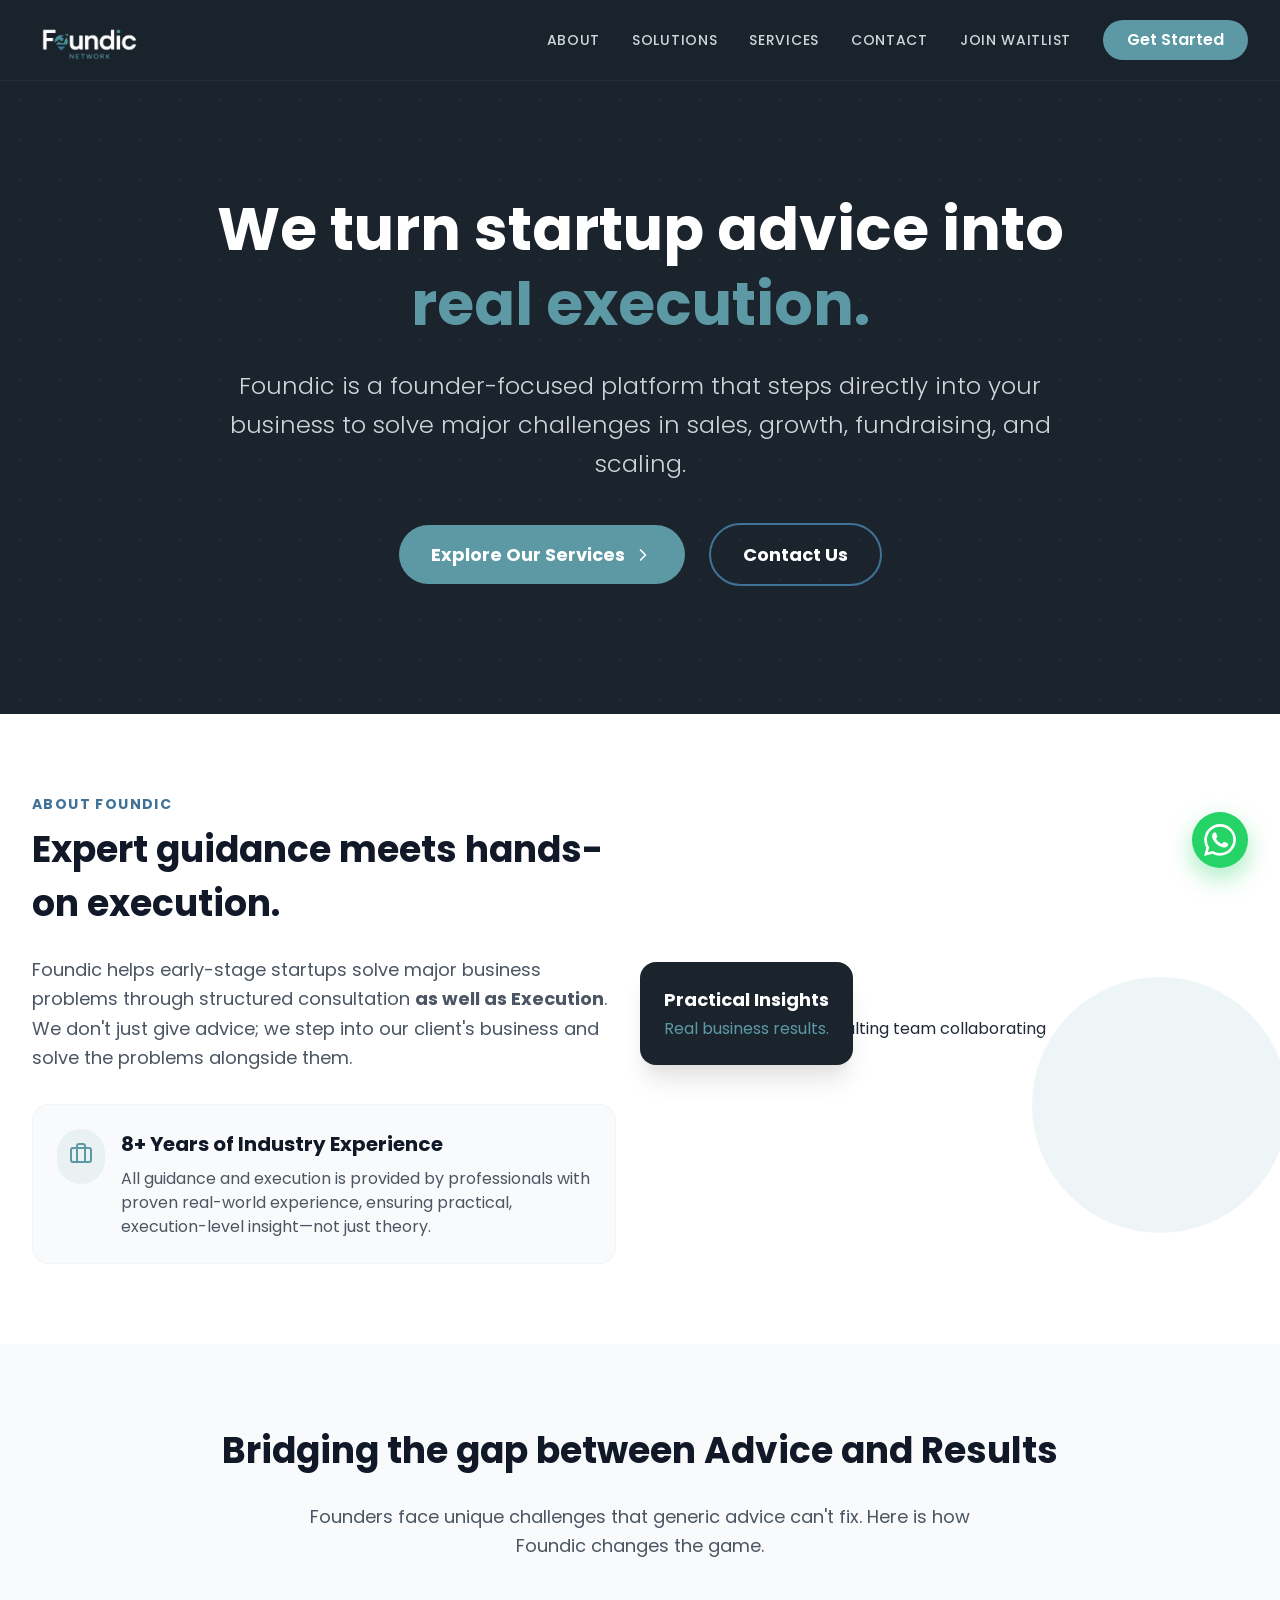
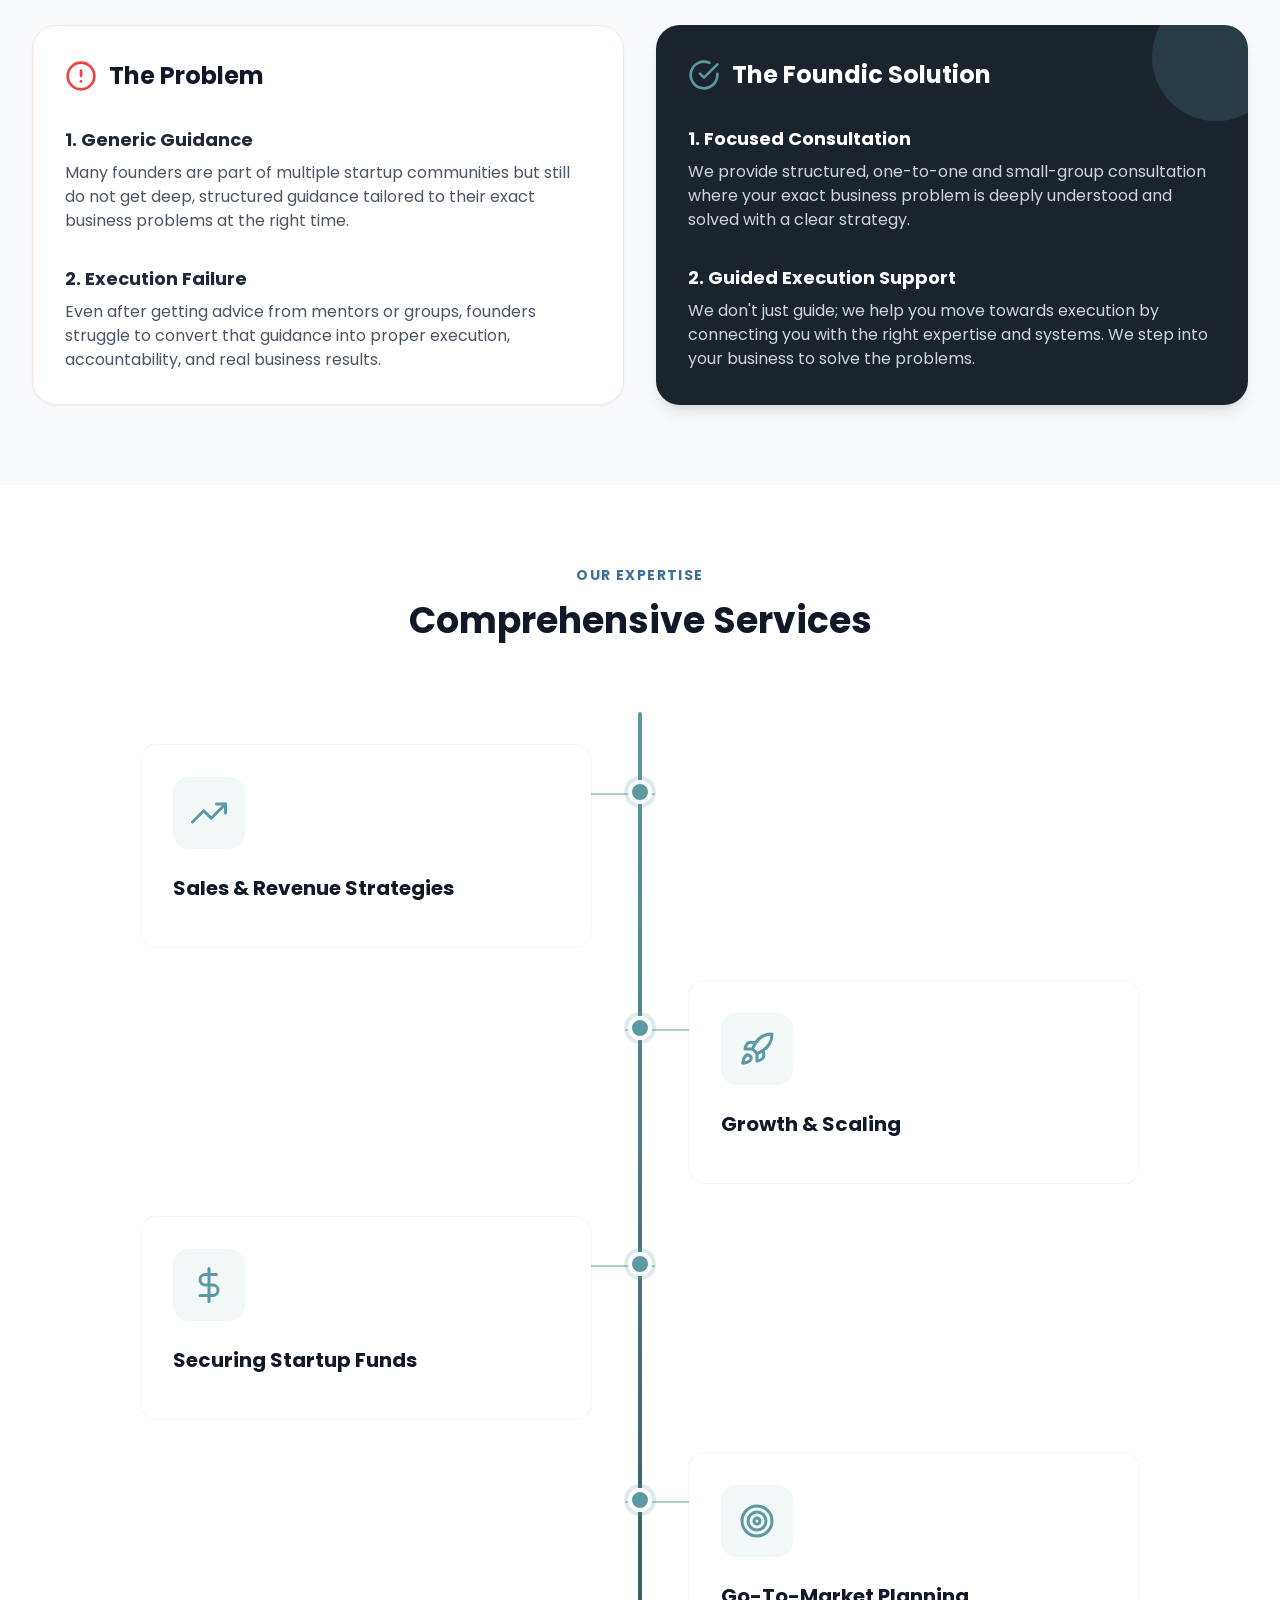
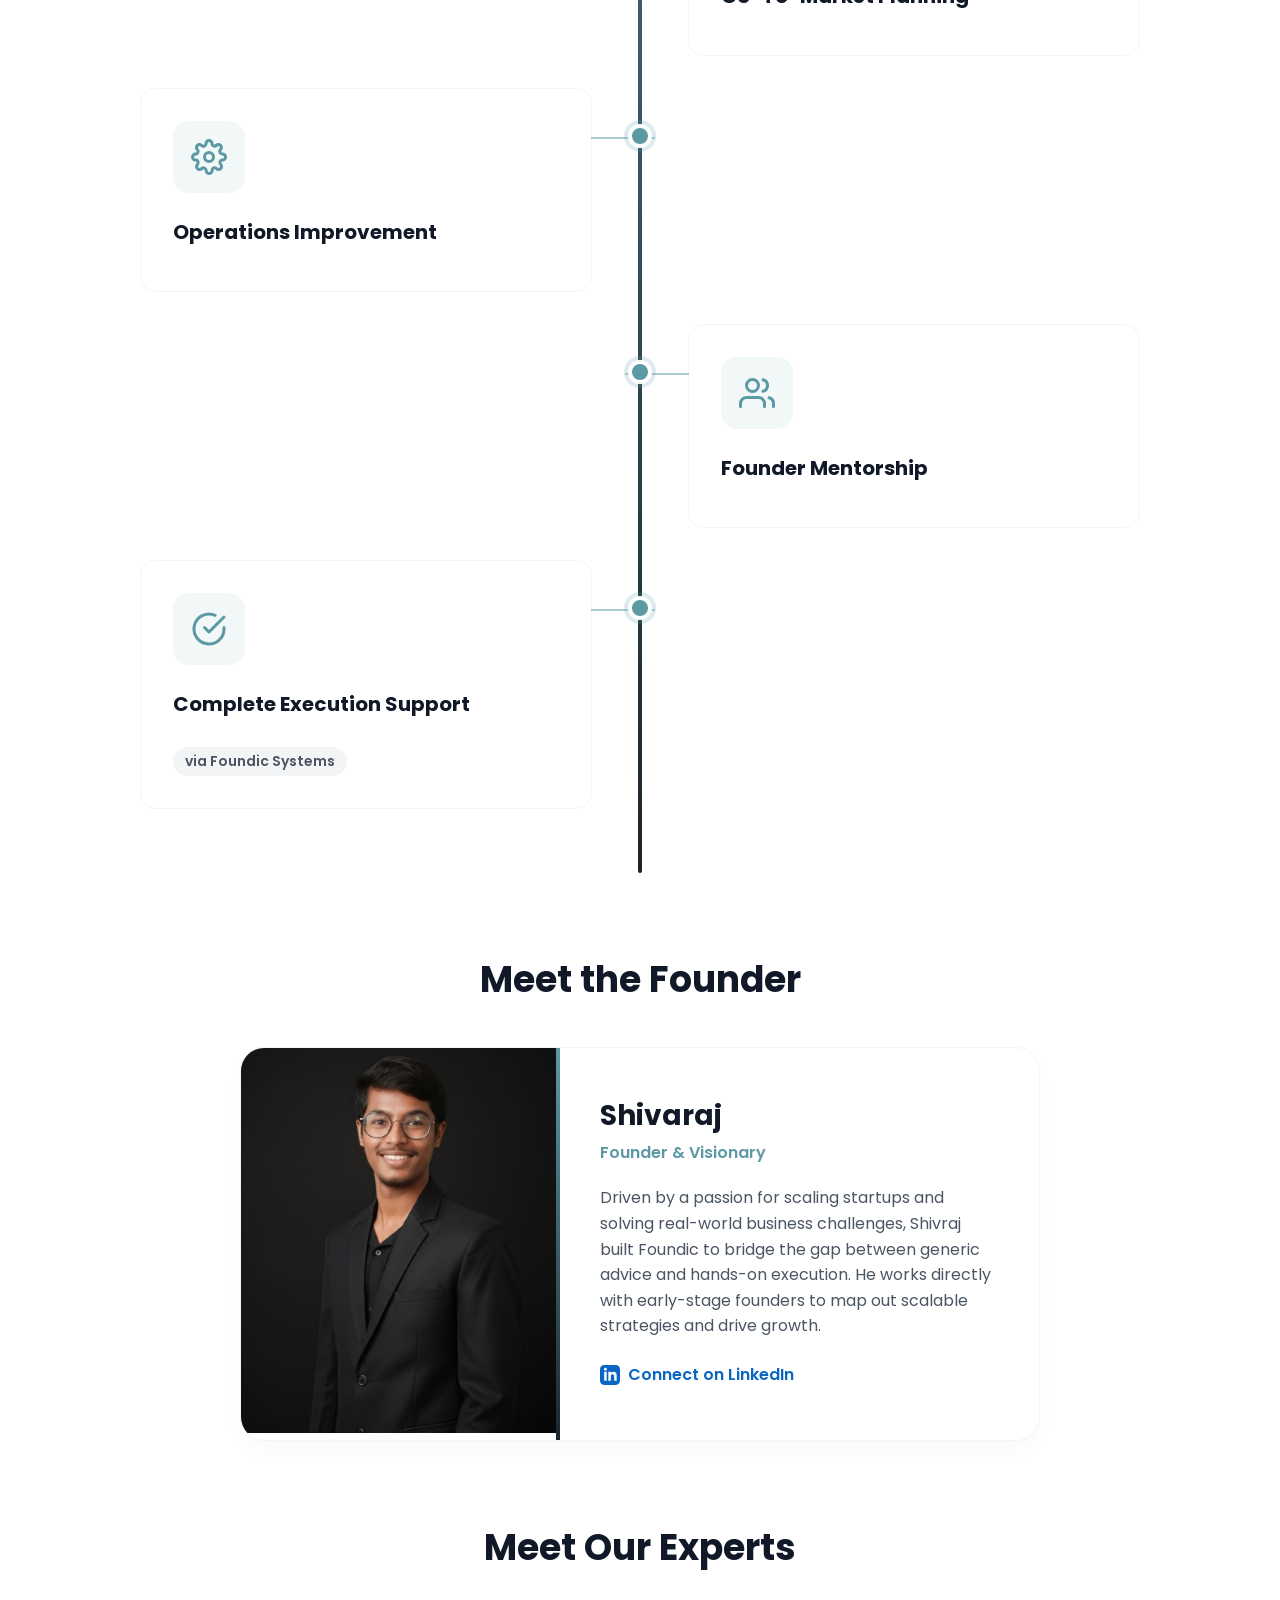
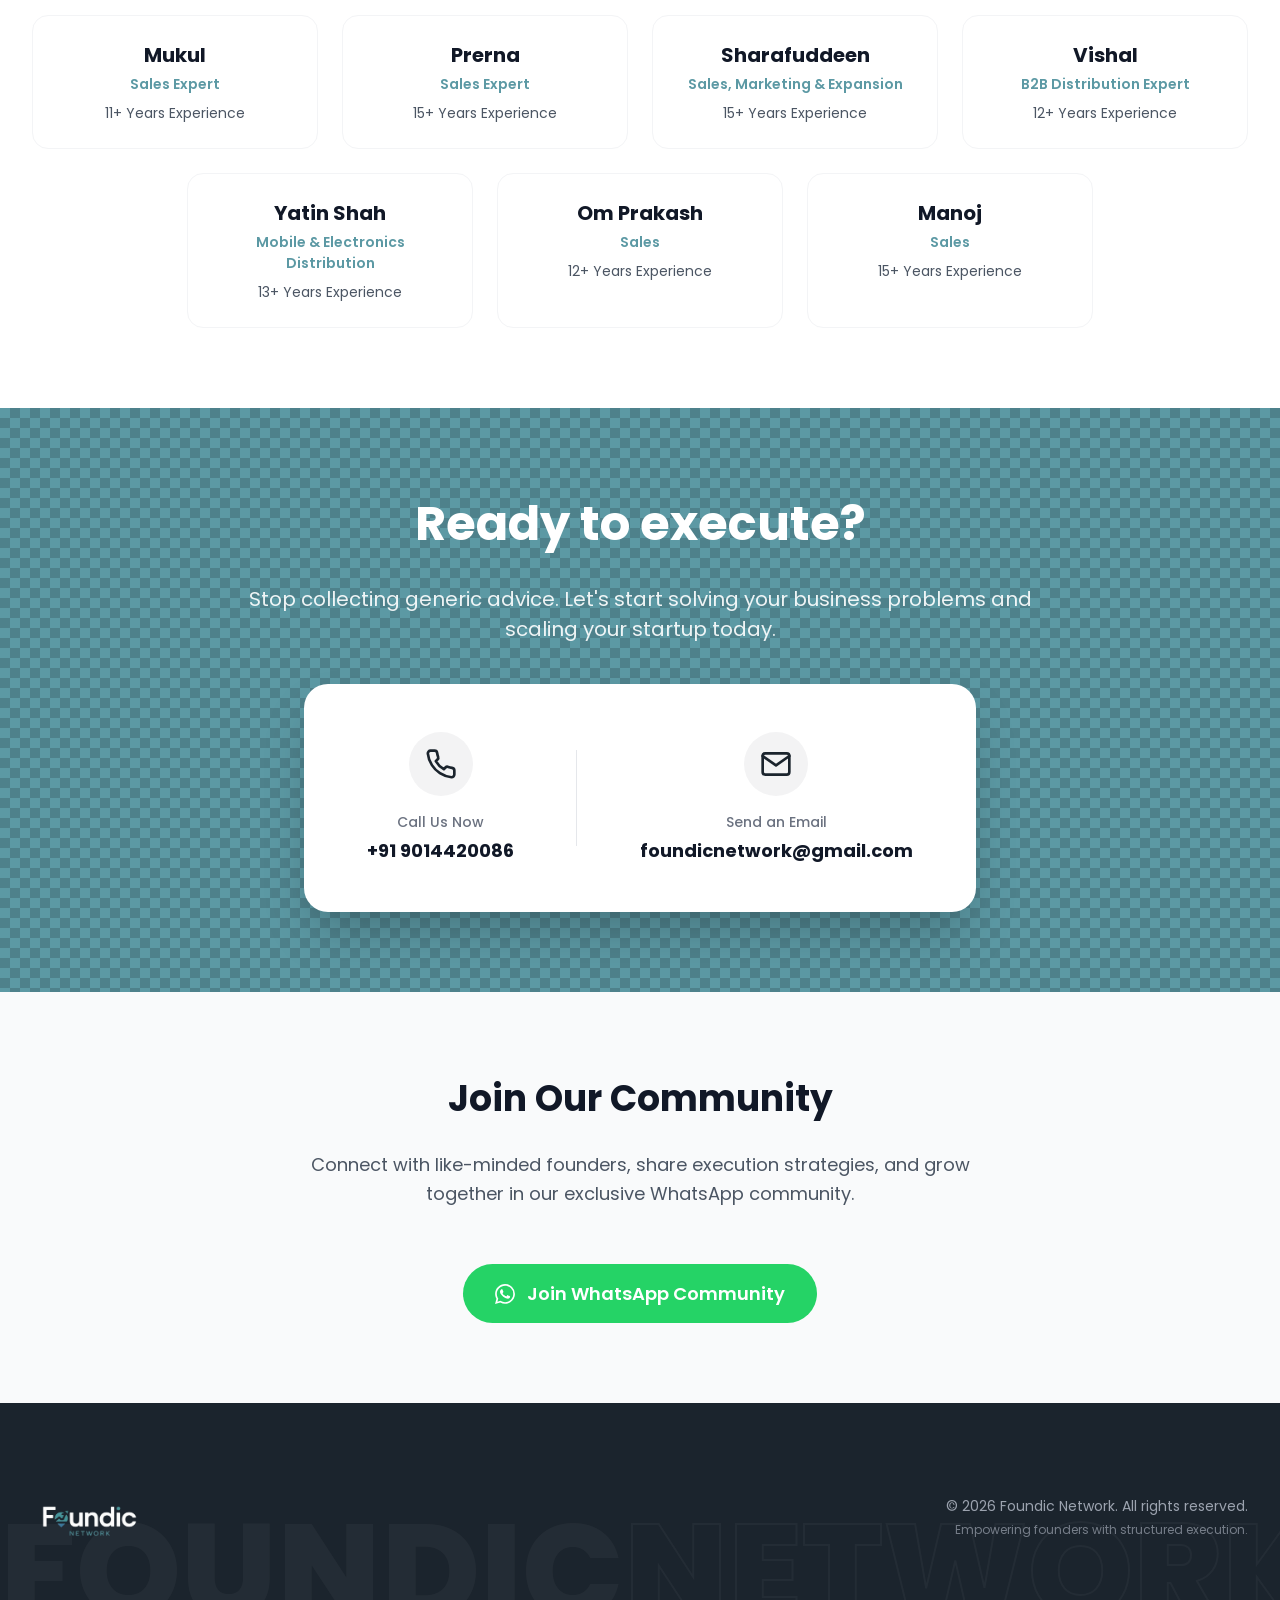
==== commit 9b4648a5: "Add waitlist form with Apps Script backend" ====
--- a/index.html
+++ b/index.html
@@ -16,7 +16,7 @@
     <meta property="og:title" content="Foundic Network | Execution-Driven Startup Consulting">
     <meta property="og:description"
         content="Foundic helps early-stage startups solve major business problems through structured consultation and execution.">
-    <meta property="og:image" content="https://foundic.com/assets/logo.png">
+    <meta property="og:image" content="assets/favicon.png">
 
     <!-- Twitter -->
     <meta property="twitter:card" content="summary_large_image">
@@ -24,9 +24,11 @@
     <meta property="twitter:title" content="Foundic Network | Execution-Driven Startup Consulting">
     <meta property="twitter:description"
         content="Foundic helps early-stage startups solve major business problems through structured consultation and execution.">
-    <meta property="twitter:image" content="https://foundic.com/assets/logo.png">
+    <meta property="twitter:image" content="assets/favicon.png">
 
     <link rel="stylesheet" href="styles.css">
+    <link rel="icon" type="image/png" href="assets/favicon.png">
+    <link rel="apple-touch-icon" href="assets/favicon.png">
 
     <!-- JSON-LD Schema Markup -->
     <script type="application/ld+json">
@@ -56,6 +58,7 @@
                 <a href="#solutions" class="nav-link">Solutions</a>
                 <a href="#services" class="nav-link">Services</a>
                 <a href="#contact" class="nav-link">Contact</a>
+                <a href="waitlist.html" class="nav-link">Join Waitlist</a>
                 <a href="#contact" class="nav-btn">Get Started</a>
             </div>
 
@@ -77,6 +80,7 @@
             <a href="#solutions" class="mobile-link">Solutions</a>
             <a href="#services" class="mobile-link">Services</a>
             <a href="#contact" class="mobile-link">Contact</a>
+            <a href="waitlist.html" class="mobile-link">Join Waitlist</a>
         </div>
     </nav>
 
@@ -451,7 +455,8 @@
             <h2 class="section-title">Join Our Community</h2>
             <p class="section-desc centered">Connect with like-minded founders, share execution strategies, and grow
                 together in our exclusive WhatsApp community.</p>
-            <a href="#" class="btn-whatsapp">
+            <a href="https://chat.whatsapp.com/EMAaOavbhCSFuDEGV5H62C" class="btn-whatsapp" target="_blank"
+                rel="noopener noreferrer">
                 <svg viewBox="0 0 24 24" fill="currentColor" class="icon-sm">
                     <path
                         d="M17.472 14.382c-.297-.149-1.758-.867-2.03-.967-.273-.099-.471-.148-.67.15-.197.297-.767.966-.94 1.164-.173.199-.347.223-.644.075-.297-.15-1.255-.463-2.39-1.475-.883-.788-1.48-1.761-1.653-2.059-.173-.297-.018-.458.13-.606.134-.133.298-.347.446-.52.149-.174.198-.298.298-.497.099-.198.05-.371-.025-.52-.075-.149-.669-1.612-.916-2.207-.242-.579-.487-.5-.669-.51a12.8 12.8 0 0 0-.57-.01c-.198 0-.52.074-.792.372-.272.297-1.04 1.016-1.04 2.479 0 1.462 1.065 2.875 1.213 3.074.149.198 2.096 3.2 5.077 4.487.709.306 1.262.489 1.694.625.712.227 1.36.195 1.871.118.571-.085 1.758-.719 2.006-1.413.248-.694.248-1.289.173-1.413-.074-.124-.272-.198-.57-.347m-5.421 7.403h-.004a9.87 9.87 0 0 1-5.031-1.378l-.361-.214-3.741.982.998-3.648-.235-.374a9.86 9.86 0 0 1-1.51-5.26c.001-5.45 4.436-9.884 9.888-9.884 2.64 0 5.122 1.03 6.988 2.898a9.825 9.825 0 0 1 2.893 6.994c-.003 5.45-4.437 9.884-9.885 9.884m8.413-18.297A11.815 11.815 0 0 0 12.05 0C5.495 0 .16 5.335.157 11.892c0 2.096.547 4.142 1.588 5.945L.057 24l6.305-1.654a11.882 11.882 0 0 0 5.683 1.448h.005c6.554 0 11.89-5.335 11.893-11.893a11.821 11.821 0 0 0-3.48-8.413Z" />
@@ -482,7 +487,7 @@
     <script src="script.js"></script>
 
     <!-- Floating WhatsApp Button -->
-    <a href="https://chat.whatsapp.com/EMAaOavbhCSFuDEGV5H62C" class="floating-wa-btn" target="_blank"
+    <a href="https://wa.me/919014420086" class="floating-wa-btn" target="_blank"
         rel="noopener noreferrer">
         <svg viewBox="0 0 24 24" fill="currentColor" stroke="none">
             <path
--- a/styles.css
+++ b/styles.css
@@ -206,6 +206,21 @@
     color: var(--white);
 }
 
+.nav-link-active {
+    color: var(--teal);
+    font-weight: 600;
+}
+
+.mobile-link-active {
+    color: var(--teal);
+}
+
+@media (min-width: 768px) and (max-width: 1023px) {
+    .nav-links {
+        gap: 1.25rem;
+    }
+}
+
 .nav-btn {
     padding: 0.5rem 1.5rem;
     border-radius: 9999px;
@@ -1364,4 +1379,614 @@
 
 .delay-700 {
     transition-delay: 700ms;
+}
+
+/* ===================== Waitlist Page ===================== */
+.waitlist-hero {
+    position: relative;
+    padding-top: 10rem;
+    padding-bottom: 5rem;
+    background-color: var(--dark-navy);
+    overflow: hidden;
+}
+
+.waitlist-hero-content {
+    position: relative;
+    z-index: 10;
+    max-width: 56rem;
+    margin: 0 auto;
+    text-align: center;
+    padding: 0 1rem;
+}
+
+.waitlist-hero-title {
+    color: var(--white);
+    font-size: 2.25rem;
+    font-weight: 700;
+    line-height: 1.2;
+    margin-bottom: 1.25rem;
+}
+
+@media (min-width: 768px) {
+    .waitlist-hero-title {
+        font-size: 3rem;
+    }
+}
+
+.waitlist-hero-sub {
+    color: var(--gray-300);
+    font-size: 1.125rem;
+    line-height: 1.625;
+    max-width: 44rem;
+    margin: 0 auto;
+}
+
+.waitlist-main {
+    padding: 4rem 0 6rem;
+    background: linear-gradient(180deg, var(--gray-50) 0%, var(--white) 100%);
+}
+
+.role-header {
+    margin-bottom: 1rem;
+}
+
+.role-selector {
+    display: grid;
+    grid-template-columns: 1fr;
+    gap: 1.5rem;
+    max-width: 68rem;
+    margin: 2.5rem auto 0;
+}
+
+@media (min-width: 768px) {
+    .role-selector {
+        grid-template-columns: repeat(3, minmax(0, 1fr));
+    }
+}
+
+.role-card {
+    position: relative;
+    background-color: var(--white);
+    border: 2px solid var(--gray-200);
+    border-radius: 1rem;
+    padding: 2rem 1.5rem;
+    text-align: center;
+    cursor: pointer;
+    transition: var(--transition);
+}
+
+.role-card:hover {
+    transform: translateY(-4px);
+    box-shadow: 0 10px 15px -3px rgba(0, 0, 0, 0.1);
+    border-color: var(--teal);
+}
+
+.role-card.active {
+    border-color: var(--teal);
+    background-color: rgba(92, 153, 164, 0.06);
+    box-shadow: 0 10px 25px -5px rgba(92, 153, 164, 0.25);
+}
+
+.role-card.active::after {
+    content: '\2713';
+    position: absolute;
+    top: 1rem;
+    right: 1rem;
+    width: 1.75rem;
+    height: 1.75rem;
+    background-color: var(--teal);
+    color: var(--white);
+    border-radius: 50%;
+    display: flex;
+    align-items: center;
+    justify-content: center;
+    font-weight: 700;
+    font-size: 0.875rem;
+}
+
+.role-card svg {
+    width: 2.5rem;
+    height: 2.5rem;
+    color: var(--teal);
+    margin-bottom: 1rem;
+}
+
+.role-card h3 {
+    font-size: 1.25rem;
+    font-weight: 700;
+    color: var(--gray-900);
+    margin-bottom: 0.5rem;
+}
+
+.role-card.active h3 {
+    color: var(--teal);
+}
+
+.role-card p {
+    font-size: 0.875rem;
+    color: var(--gray-500);
+    line-height: 1.5;
+}
+
+.waitlist-grid {
+    display: grid;
+    grid-template-columns: 1fr;
+    gap: 2rem;
+    margin-top: 3rem;
+}
+
+@media (min-width: 1024px) {
+    .waitlist-grid {
+        grid-template-columns: 0.85fr 1.6fr;
+        align-items: start;
+        gap: 2.5rem;
+    }
+}
+
+.waitlist-info {
+    display: grid;
+    gap: 1.5rem;
+}
+
+@media (min-width: 1024px) {
+    .waitlist-info {
+        position: sticky;
+        top: 6.5rem;
+    }
+}
+
+.info-card {
+    background-color: var(--white);
+    border: 1px solid var(--gray-100);
+    border-radius: 1.25rem;
+    padding: 1.75rem;
+    box-shadow: 0 10px 25px -10px rgba(0, 0, 0, 0.08);
+}
+
+.info-card-dark {
+    background: linear-gradient(135deg, var(--dark-navy), #243441);
+    border: none;
+    color: var(--white);
+}
+
+.info-card-dark .info-title {
+    color: var(--white);
+}
+
+.info-title {
+    font-size: 1.125rem;
+    font-weight: 700;
+    color: var(--gray-900);
+    margin-bottom: 1rem;
+}
+
+.info-list {
+    display: flex;
+    flex-direction: column;
+    gap: 0.75rem;
+}
+
+.info-list li {
+    position: relative;
+    padding-left: 1.75rem;
+    color: var(--gray-300);
+    font-size: 0.9375rem;
+    line-height: 1.5;
+}
+
+.info-list li::before {
+    content: '';
+    position: absolute;
+    left: 0;
+    top: 0.4rem;
+    width: 0.5rem;
+    height: 0.5rem;
+    border-radius: 50%;
+    background-color: var(--teal);
+}
+
+.info-steps {
+    display: flex;
+    flex-direction: column;
+    gap: 1rem;
+}
+
+.info-steps li {
+    display: flex;
+    gap: 0.75rem;
+    color: var(--gray-600);
+    font-size: 0.9375rem;
+    line-height: 1.5;
+}
+
+.info-steps li span {
+    flex-shrink: 0;
+    width: 1.75rem;
+    height: 1.75rem;
+    border-radius: 50%;
+    background-color: rgba(92, 153, 164, 0.12);
+    color: var(--teal);
+    font-weight: 700;
+    font-size: 0.875rem;
+    display: flex;
+    align-items: center;
+    justify-content: center;
+}
+
+.info-text {
+    color: var(--gray-600);
+    font-size: 0.9375rem;
+    margin-bottom: 1rem;
+}
+
+.info-link {
+    display: block;
+    color: var(--teal);
+    font-weight: 600;
+    font-size: 0.9375rem;
+    margin-bottom: 0.35rem;
+    transition: var(--transition);
+}
+
+.info-link:hover {
+    color: var(--dark-navy);
+}
+
+.form-wrap .form-card {
+    max-width: none;
+    margin: 0;
+}
+
+.form-card {
+    max-width: 56rem;
+    margin: 3rem auto 0;
+    background-color: var(--white);
+    border: 1px solid var(--gray-100);
+    border-radius: 1.5rem;
+    box-shadow: 0 25px 50px -12px rgba(0, 0, 0, 0.15);
+    overflow: hidden;
+}
+
+.stepper {
+    padding: 1.5rem 2rem;
+    border-top: 4px solid var(--teal);
+    border-bottom: 1px solid var(--gray-100);
+    background-color: var(--gray-50);
+}
+
+@media (min-width: 640px) {
+    .stepper {
+        padding: 1.5rem 3rem;
+    }
+}
+
+.stepper-top {
+    display: flex;
+    justify-content: space-between;
+    align-items: center;
+    gap: 1rem;
+    margin-bottom: 0.75rem;
+}
+
+.stepper-journey {
+    display: inline-flex;
+    align-items: center;
+    gap: 0.5rem;
+    font-weight: 700;
+    color: var(--teal);
+    text-transform: uppercase;
+    letter-spacing: 0.05em;
+    font-size: 0.875rem;
+}
+
+.stepper-journey::before {
+    content: '';
+    width: 0.5rem;
+    height: 0.5rem;
+    border-radius: 50%;
+    background-color: var(--teal);
+}
+
+.stepper-count {
+    color: var(--gray-500);
+    font-size: 0.875rem;
+    font-weight: 500;
+}
+
+.progress-track {
+    height: 6px;
+    background-color: var(--gray-200);
+    border-radius: 9999px;
+    overflow: hidden;
+}
+
+.progress-bar {
+    height: 100%;
+    width: 20%;
+    background: linear-gradient(90deg, var(--teal), var(--steel-blue));
+    border-radius: 9999px;
+    transition: width 0.3s ease;
+}
+
+.form-body {
+    padding: 2rem;
+}
+
+@media (min-width: 640px) {
+    .form-body {
+        padding: 3rem;
+    }
+}
+
+.form-step {
+    display: none;
+}
+
+.form-step.active {
+    display: block;
+}
+
+.step-title {
+    font-size: 1.5rem;
+    font-weight: 700;
+    color: var(--gray-900);
+    margin-bottom: 0.5rem;
+}
+
+.step-desc {
+    color: var(--gray-600);
+    font-size: 1rem;
+    margin-bottom: 2rem;
+}
+
+.form-grid {
+    display: grid;
+    grid-template-columns: 1fr;
+    gap: 1.25rem;
+}
+
+@media (min-width: 640px) {
+    .form-grid {
+        grid-template-columns: repeat(2, minmax(0, 1fr));
+    }
+}
+
+.form-field {
+    display: flex;
+    flex-direction: column;
+    gap: 0.5rem;
+}
+
+.span-2 {
+    grid-column: 1 / -1;
+}
+
+.form-label {
+    font-size: 0.875rem;
+    font-weight: 600;
+    color: var(--gray-800);
+}
+
+.form-label .req {
+    color: var(--red-500);
+}
+
+.form-input,
+.form-select,
+.form-textarea {
+    width: 100%;
+    padding: 0.75rem 1rem;
+    border: 1px solid var(--gray-300);
+    border-radius: 0.75rem;
+    font-family: inherit;
+    font-size: 0.9375rem;
+    color: var(--gray-900);
+    background-color: var(--white);
+    transition: var(--transition);
+}
+
+.form-input:focus,
+.form-select:focus,
+.form-textarea:focus {
+    outline: none;
+    border-color: var(--teal);
+    box-shadow: 0 0 0 3px rgba(92, 153, 164, 0.2);
+}
+
+.form-input.invalid,
+.form-select.invalid,
+.form-textarea.invalid,
+.form-input.invalid:focus,
+.form-select.invalid:focus,
+.form-textarea.invalid:focus {
+    border-color: var(--red-500);
+    box-shadow: 0 0 0 3px rgba(239, 68, 68, 0.15);
+}
+
+.form-textarea {
+    resize: vertical;
+    min-height: 7rem;
+}
+
+.upload-input {
+    padding: 0.6rem;
+    font-size: 0.875rem;
+    color: var(--gray-600);
+    cursor: pointer;
+}
+
+.field-hint {
+    font-size: 0.75rem;
+    color: var(--gray-400);
+}
+
+.check-group,
+.radio-group {
+    display: flex;
+    flex-wrap: wrap;
+    gap: 0.75rem;
+}
+
+.check-group.group-invalid .check-item,
+.radio-group.group-invalid .radio-item {
+    border-color: var(--red-500);
+}
+
+.check-item,
+.radio-item {
+    display: flex;
+    align-items: center;
+    gap: 0.5rem;
+    padding: 0.625rem 1rem;
+    border: 1px solid var(--gray-300);
+    border-radius: 9999px;
+    cursor: pointer;
+    font-size: 0.875rem;
+    font-weight: 500;
+    color: var(--gray-700);
+    transition: var(--transition);
+    user-select: none;
+}
+
+.check-item:hover,
+.radio-item:hover {
+    border-color: var(--teal);
+}
+
+.check-item.active,
+.radio-item.active {
+    border-color: var(--teal);
+    background-color: rgba(92, 153, 164, 0.1);
+    color: var(--dark-navy);
+}
+
+.check-item input,
+.radio-item input {
+    display: none;
+}
+
+.consent-row {
+    display: flex;
+    align-items: flex-start;
+    gap: 0.75rem;
+    padding: 1rem 1.25rem;
+    border: 1px solid var(--gray-200);
+    border-radius: 1rem;
+    background-color: var(--gray-50);
+}
+
+.consent-row input[type="checkbox"] {
+    width: 1.125rem;
+    height: 1.125rem;
+    accent-color: var(--teal);
+    margin-top: 0.15rem;
+    flex-shrink: 0;
+}
+
+.consent-row label {
+    font-size: 0.875rem;
+    color: var(--gray-600);
+    cursor: pointer;
+}
+
+.consent-row input.invalid {
+    outline: 2px solid var(--red-500);
+    outline-offset: 1px;
+}
+
+.form-nav {
+    display: flex;
+    justify-content: space-between;
+    gap: 1rem;
+    margin-top: 2.5rem;
+}
+
+.btn-back {
+    padding: 0.875rem 2rem;
+    border-radius: 9999px;
+    font-weight: 600;
+    font-family: inherit;
+    border: 2px solid var(--steel-blue);
+    color: var(--steel-blue);
+    background-color: transparent;
+    transition: var(--transition);
+}
+
+.btn-back:hover {
+    background-color: rgba(63, 114, 150, 0.1);
+}
+
+.btn-back:disabled {
+    opacity: 0.4;
+    cursor: not-allowed;
+}
+
+.btn-next {
+    padding: 0.875rem 2.5rem;
+    border-radius: 9999px;
+    font-weight: 700;
+    font-family: inherit;
+    background-color: var(--teal);
+    color: var(--white);
+    transition: var(--transition);
+}
+
+.btn-next:hover {
+    transform: translateY(-3px);
+    box-shadow: 0 10px 15px -3px rgba(92, 153, 164, 0.35);
+}
+
+.form-error {
+    display: none;
+    margin-top: 1.5rem;
+    padding: 0.75rem 1rem;
+    background-color: var(--red-100);
+    color: var(--red-500);
+    border-radius: 0.75rem;
+    font-size: 0.875rem;
+    font-weight: 500;
+}
+
+.form-error.show {
+    display: block;
+}
+
+.hp-field {
+    position: absolute;
+    left: -9999px;
+    top: -9999px;
+    width: 1px;
+    height: 1px;
+    opacity: 0;
+}
+
+.form-status {
+    display: none;
+    margin-top: 1.5rem;
+    padding: 0.75rem 1rem;
+    border-radius: 0.75rem;
+    font-size: 0.875rem;
+    font-weight: 600;
+    line-height: 1.5;
+}
+
+.form-status.show {
+    display: block;
+}
+
+.form-status.success {
+    background-color: rgba(92, 153, 164, 0.15);
+    color: var(--teal);
+    border: 1px solid rgba(92, 153, 164, 0.4);
+}
+
+.form-status.duplicate {
+    background-color: #fef3c7;
+    color: #92400e;
+    border: 1px solid #fcd34d;
+}
+
+.form-status.error {
+    background-color: var(--red-100);
+    color: var(--red-500);
 }
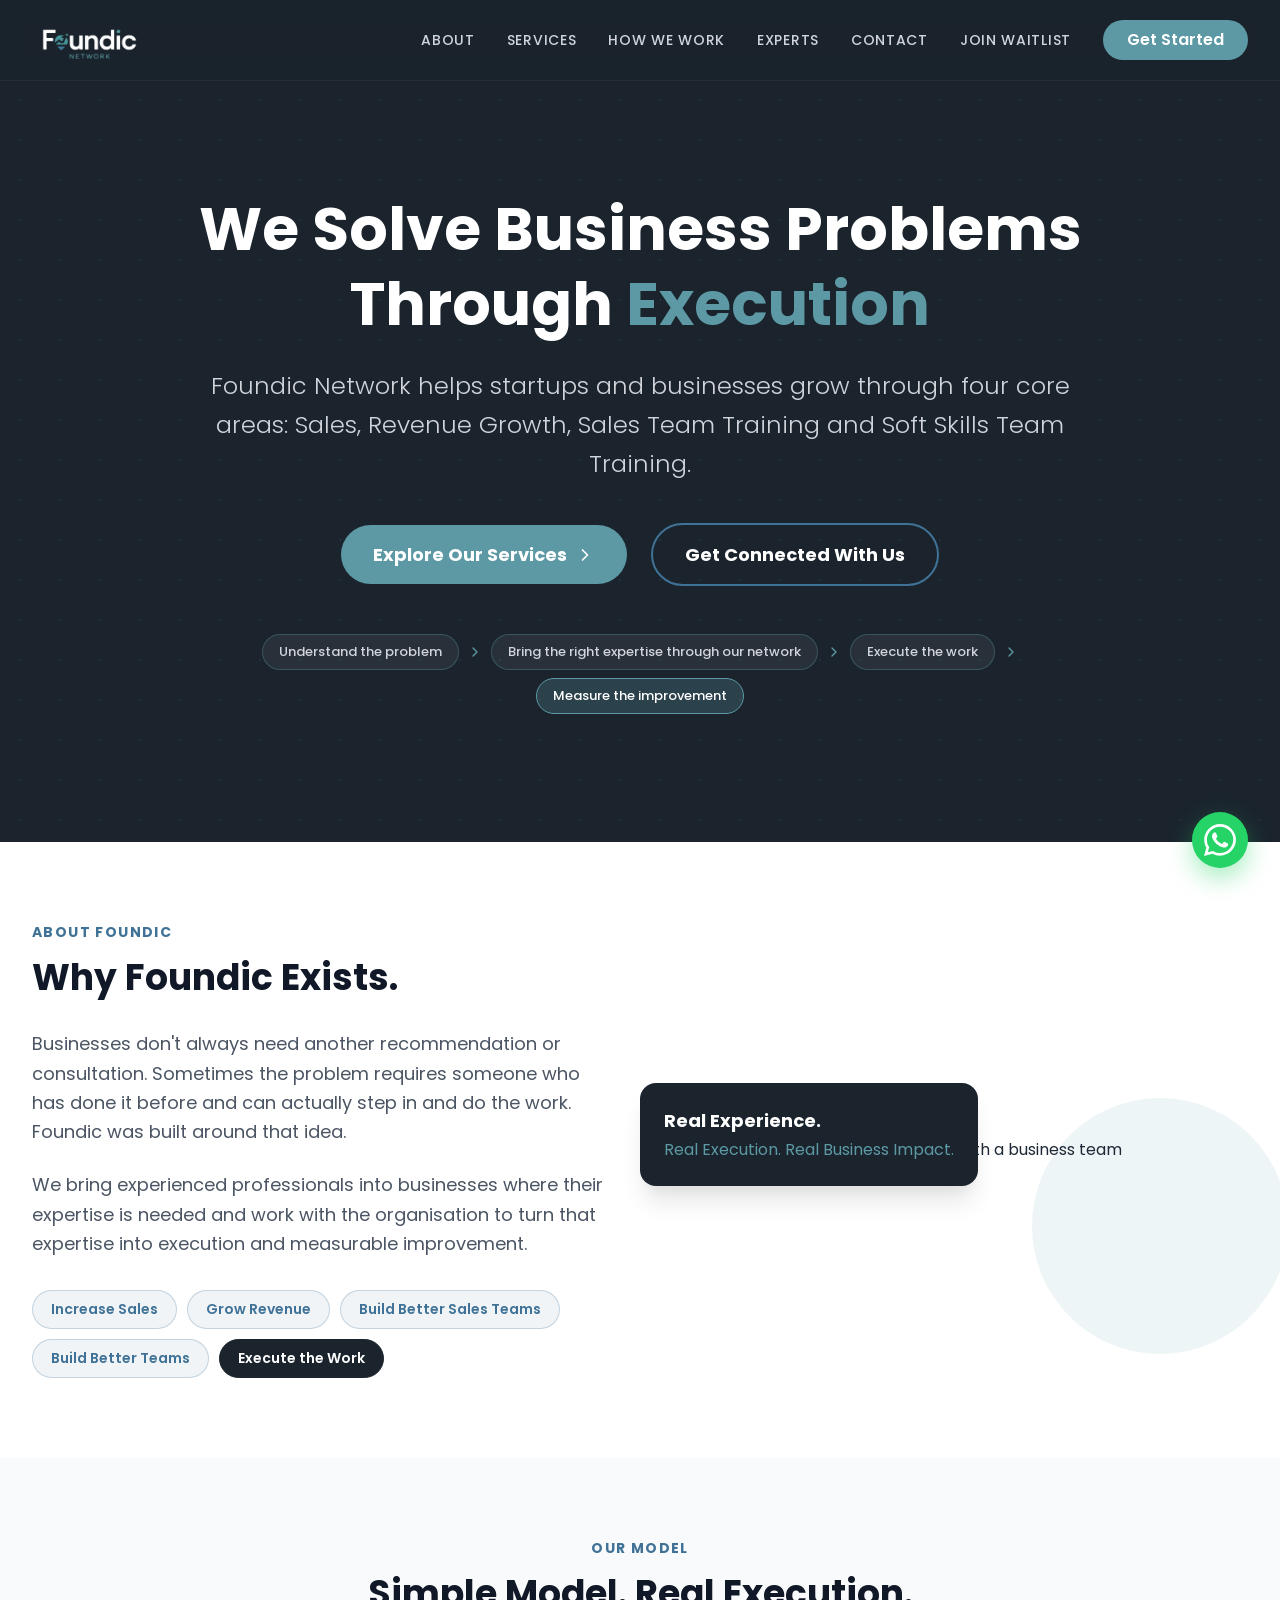
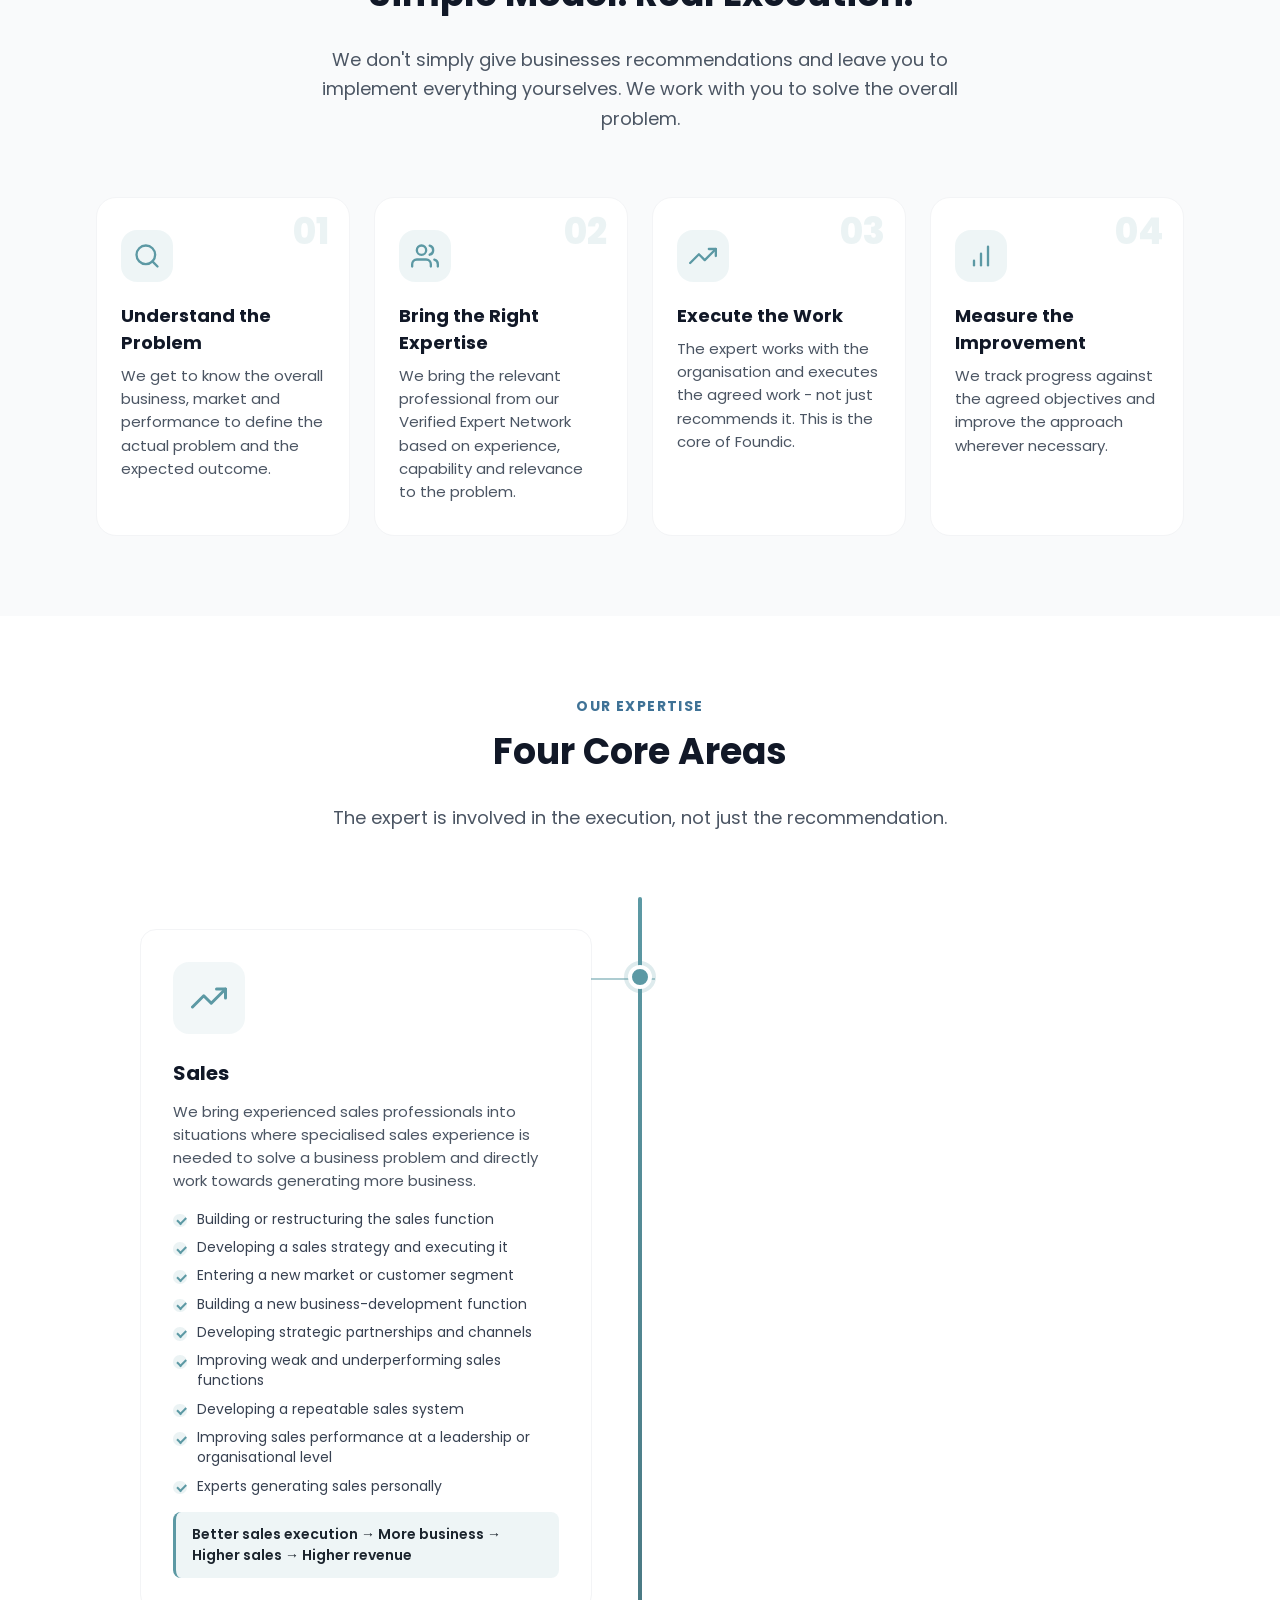
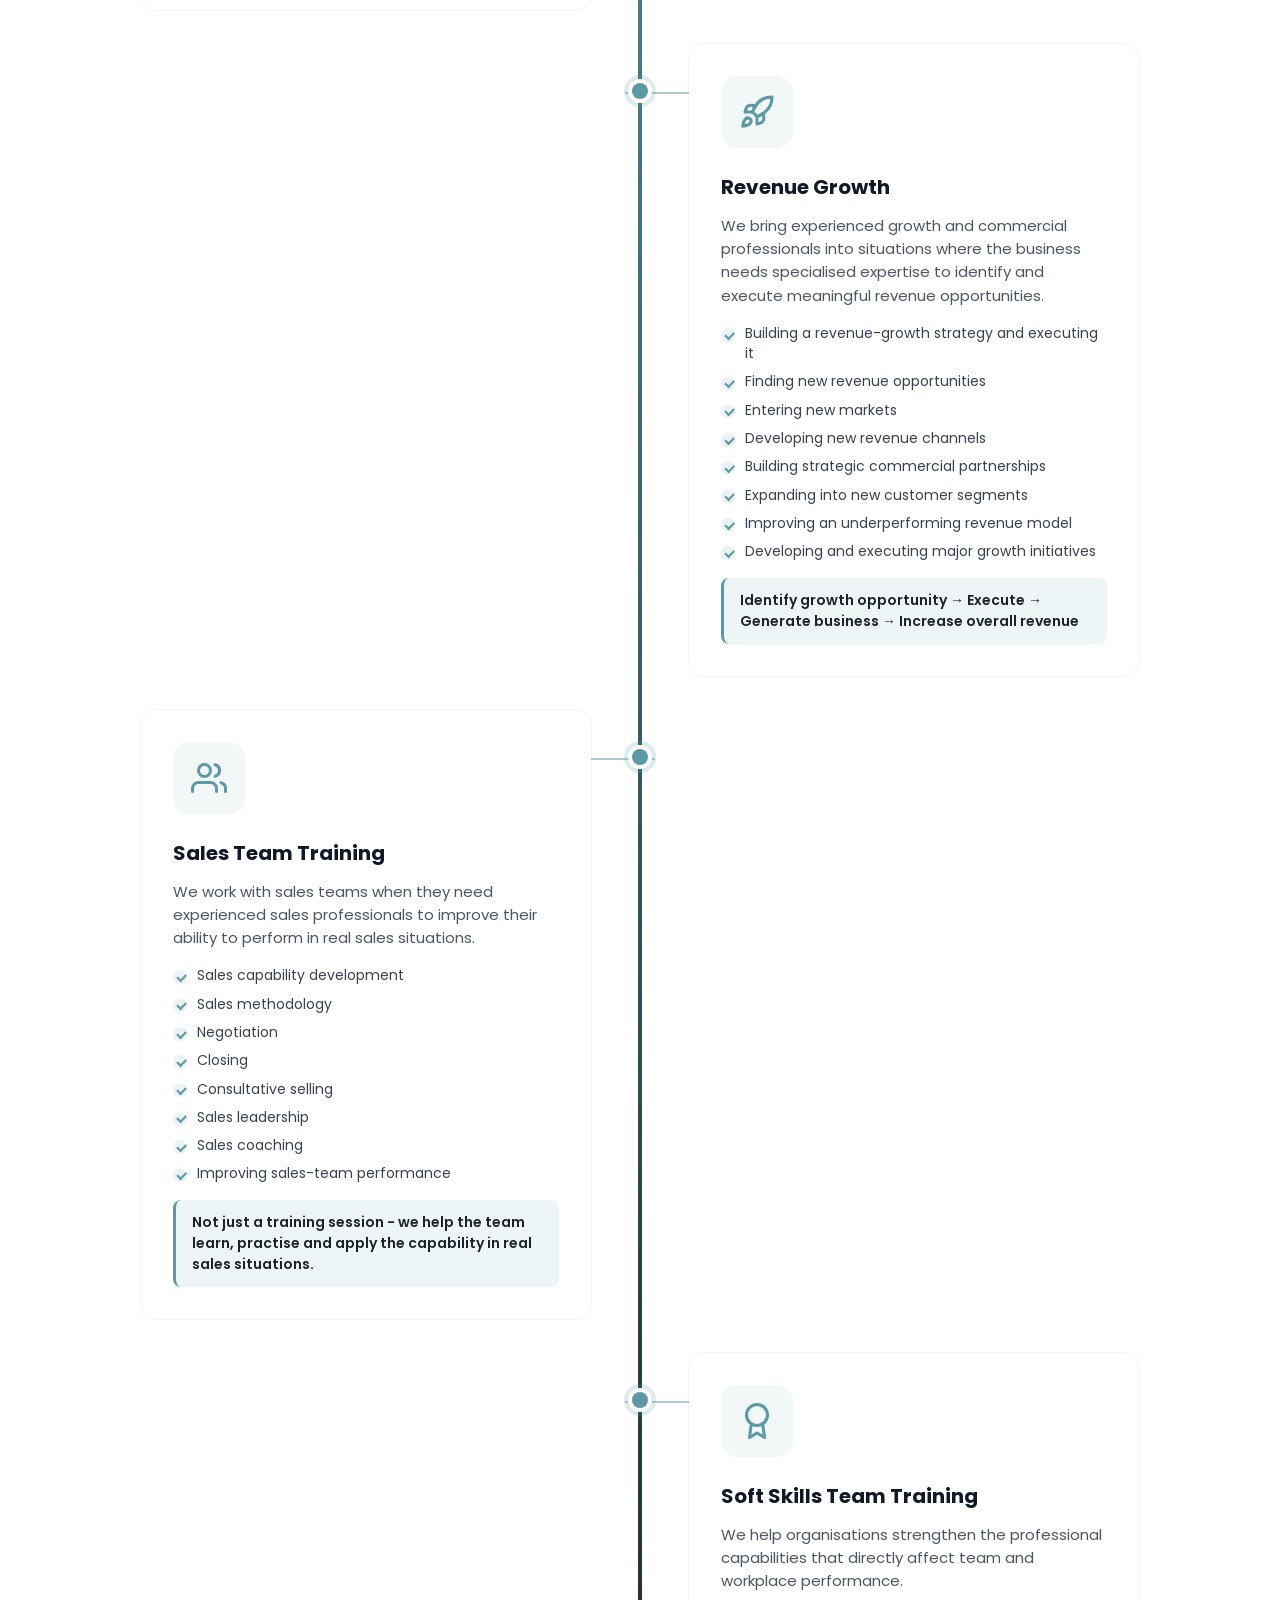
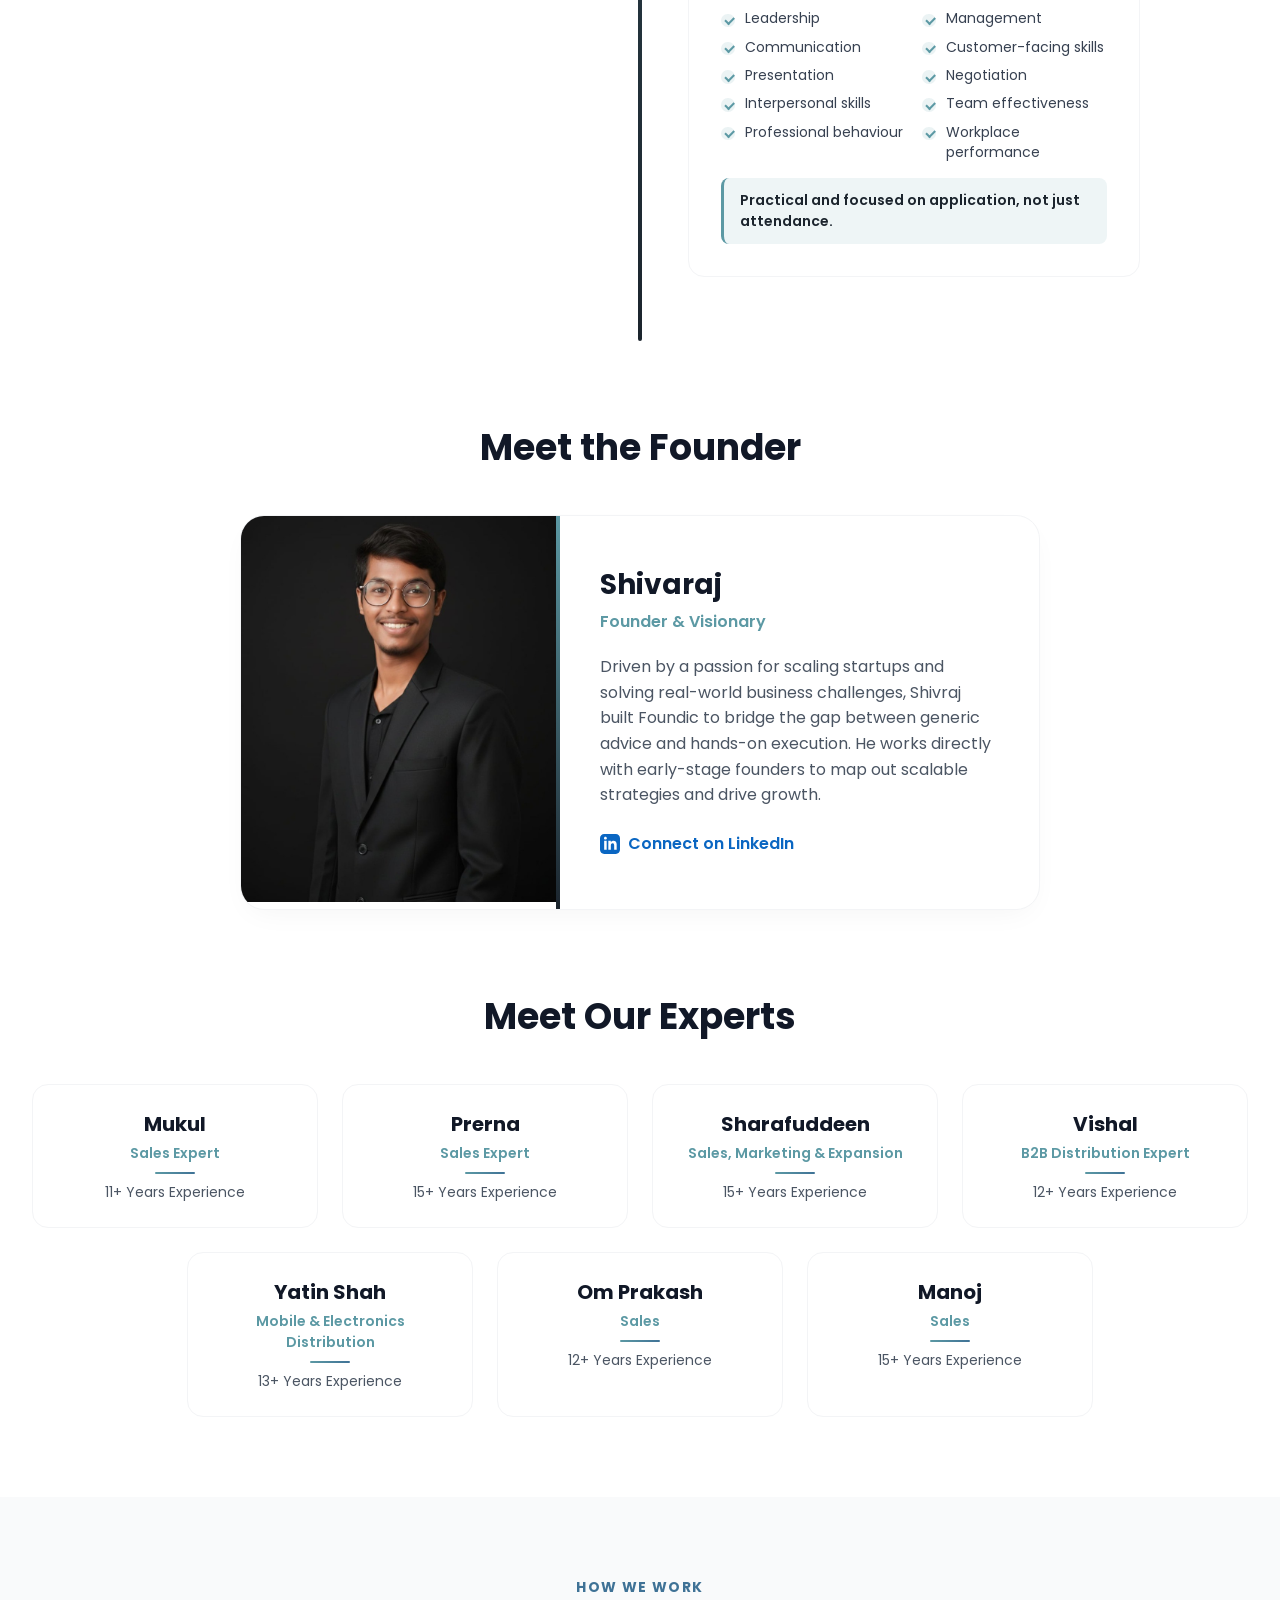
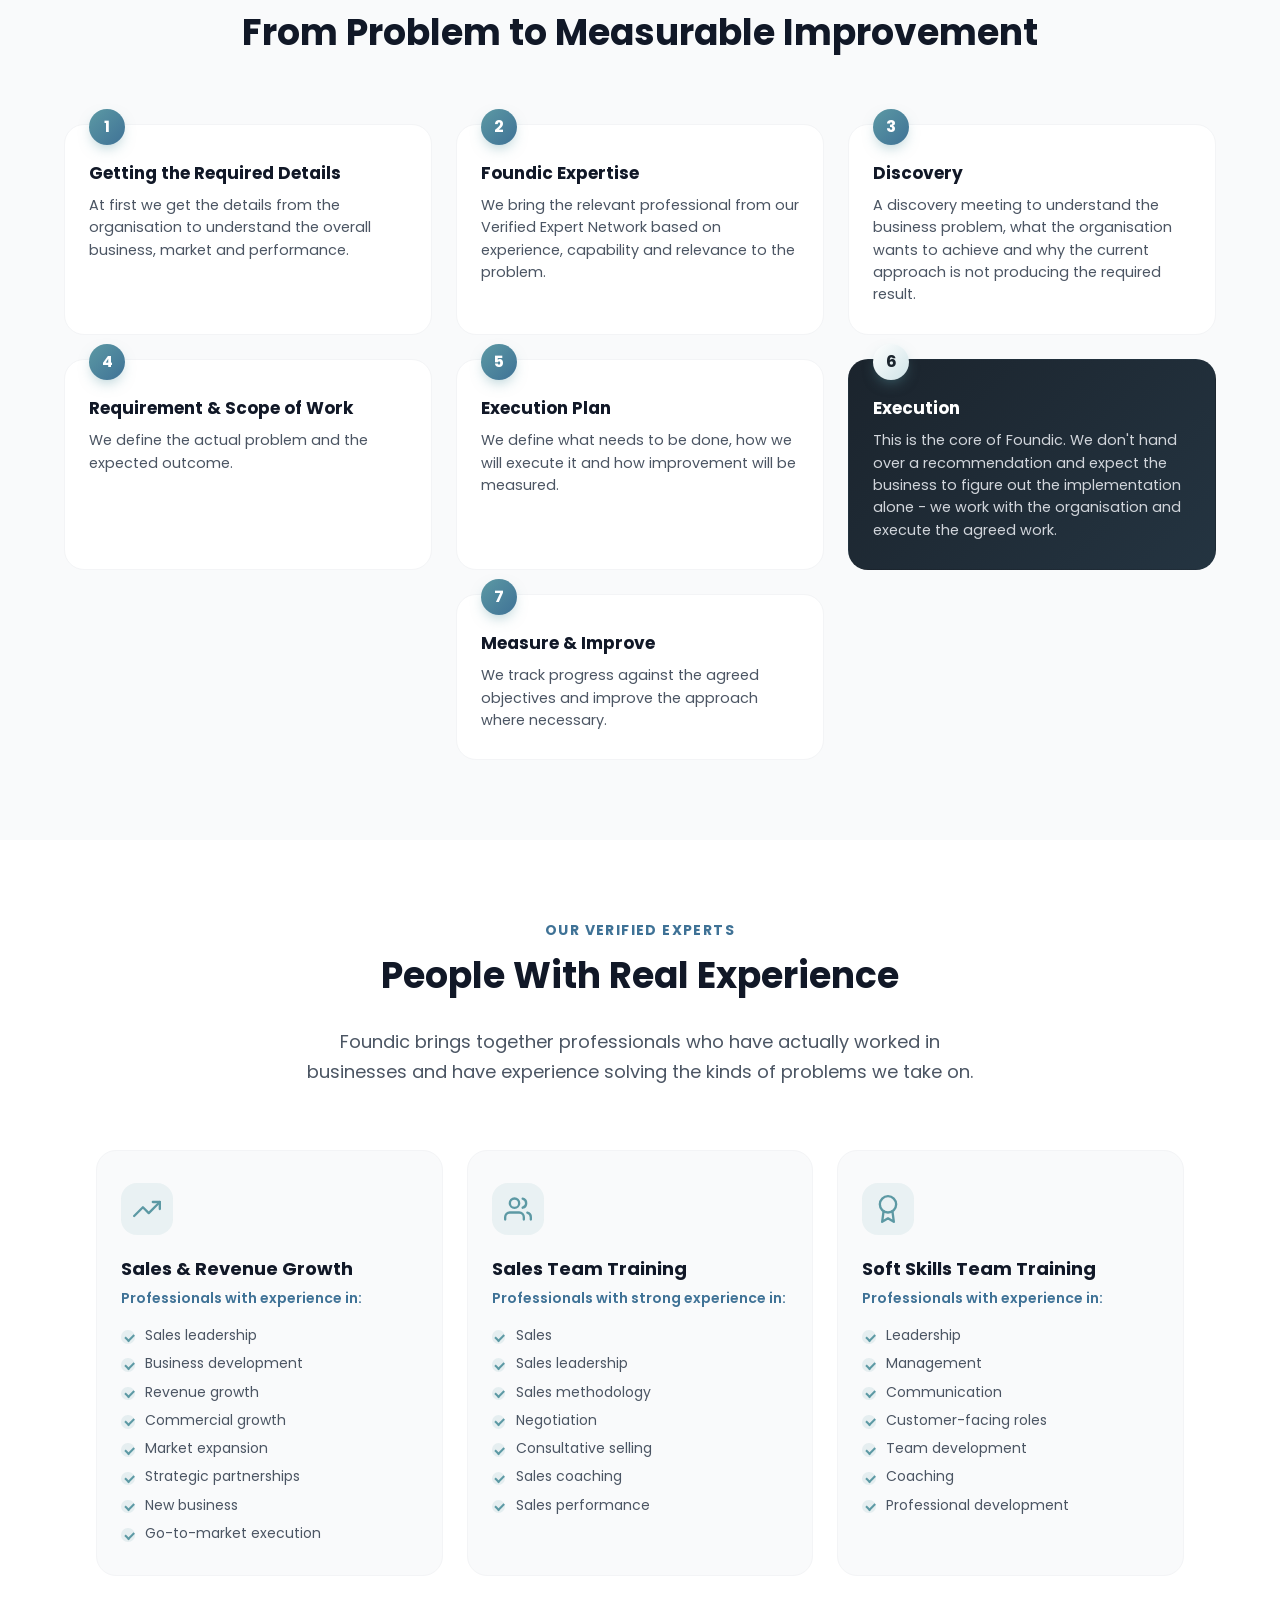
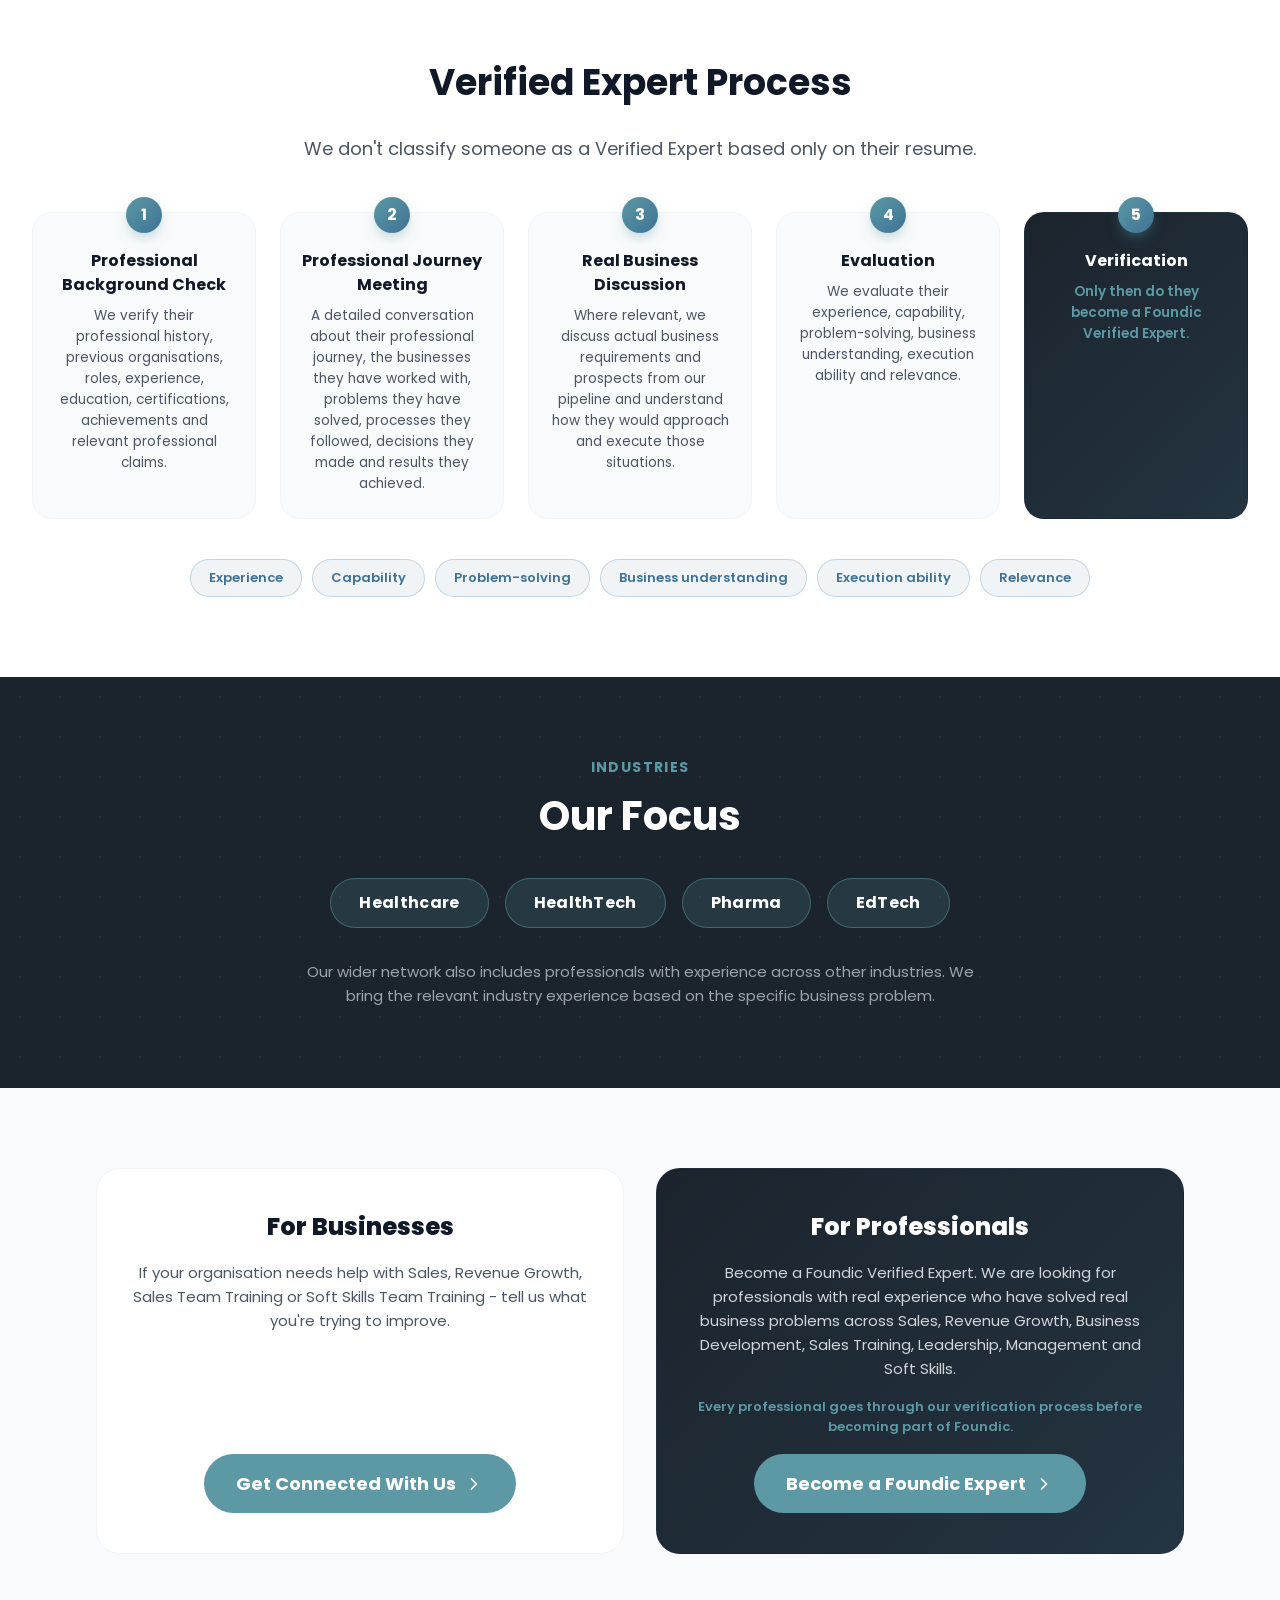
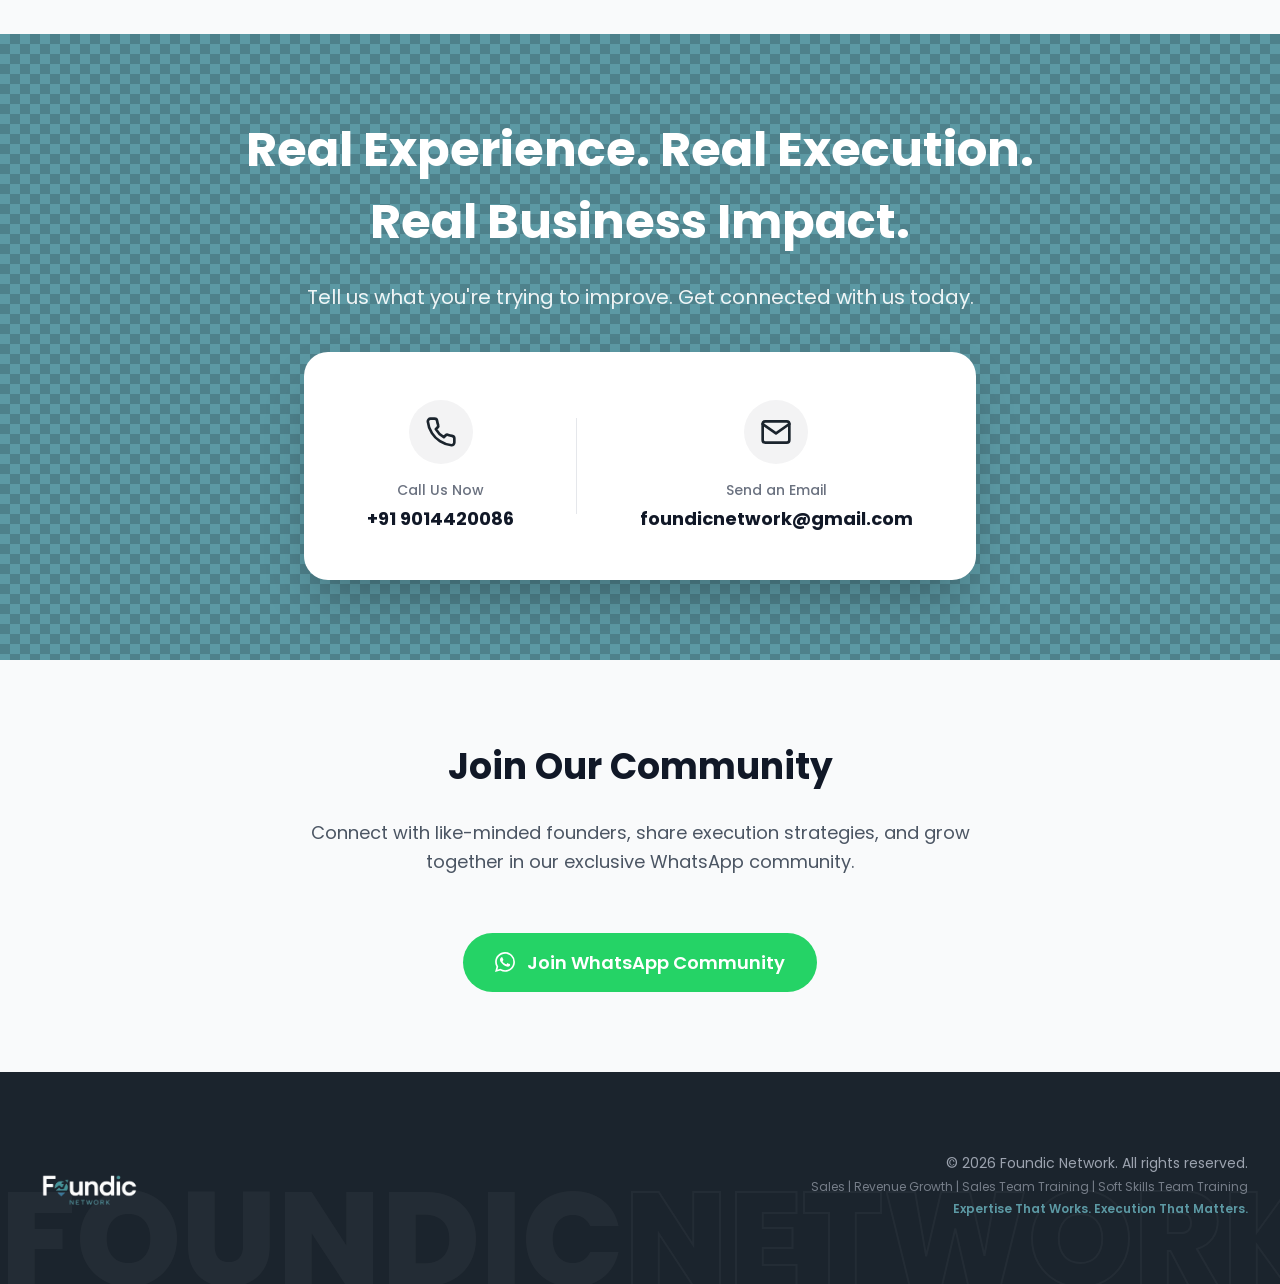
==== commit 0aa23f5c: "Reposition homepage: 4 core services, execution model, how we work, verified expert process, industr" ====
--- a/index.html
+++ b/index.html
@@ -4,26 +4,26 @@
 <head>
     <meta charset="UTF-8">
     <meta name="viewport" content="width=device-width, initial-scale=1.0">
-    <title>Foundic Network | Execution-Driven Startup Consulting</title>
+    <title>Foundic Network | We Solve Business Problems Through Execution</title>
     <meta name="description"
-        content="Foundic is a founder-focused platform offering deep, structured consultation and hands-on execution support to help startups scale, secure funding, and grow revenue.">
+        content="Foundic Network helps startups and businesses through execution across four core areas: Sales, Revenue Growth, Sales Team Training and Soft Skills Team Training. We don't just recommend - we execute with you.">
     <meta name="keywords"
-        content="startup consulting, founder mentorship, execution support, securing startup funds, scaling business, revenue strategy">
+        content="sales execution, revenue growth, sales team training, soft skills team training, verified experts, business execution, sales consulting">
 
     <!-- Open Graph / Facebook -->
     <meta property="og:type" content="website">
     <meta property="og:url" content="https://foundic.com/">
-    <meta property="og:title" content="Foundic Network | Execution-Driven Startup Consulting">
+    <meta property="og:title" content="Foundic Network | We Solve Business Problems Through Execution">
     <meta property="og:description"
-        content="Foundic helps early-stage startups solve major business problems through structured consultation and execution.">
+        content="Sales | Revenue Growth | Sales Team Training | Soft Skills Team Training. Expertise That Works. Execution That Matters.">
     <meta property="og:image" content="assets/favicon.png">
 
     <!-- Twitter -->
     <meta property="twitter:card" content="summary_large_image">
     <meta property="twitter:url" content="https://foundic.com/">
-    <meta property="twitter:title" content="Foundic Network | Execution-Driven Startup Consulting">
+    <meta property="twitter:title" content="Foundic Network | We Solve Business Problems Through Execution">
     <meta property="twitter:description"
-        content="Foundic helps early-stage startups solve major business problems through structured consultation and execution.">
+        content="Sales | Revenue Growth | Sales Team Training | Soft Skills Team Training. Expertise That Works. Execution That Matters.">
     <meta property="twitter:image" content="assets/favicon.png">
 
     <link rel="stylesheet" href="styles.css">
@@ -38,7 +38,7 @@
       "name": "Foundic Network",
       "url": "https://foundic.com",
       "logo": "https://foundic.com/assets/logo.png",
-      "description": "Foundic helps early-stage startups solve major business problems through structured consultation as well as execution.",
+      "description": "Foundic Network helps startups and businesses solve business problems through execution across Sales, Revenue Growth, Sales Team Training and Soft Skills Team Training.",
       "sameAs": []
     }
     </script>
@@ -55,8 +55,9 @@
 
             <div class="nav-links">
                 <a href="#about" class="nav-link">About</a>
-                <a href="#solutions" class="nav-link">Solutions</a>
                 <a href="#services" class="nav-link">Services</a>
+                <a href="#process" class="nav-link">How We Work</a>
+                <a href="#experts" class="nav-link">Experts</a>
                 <a href="#contact" class="nav-link">Contact</a>
                 <a href="waitlist.html" class="nav-link">Join Waitlist</a>
                 <a href="#contact" class="nav-btn">Get Started</a>
@@ -77,8 +78,9 @@
         <!-- Mobile Menu -->
         <div class="mobile-menu" id="mobile-menu">
             <a href="#about" class="mobile-link">About</a>
-            <a href="#solutions" class="mobile-link">Solutions</a>
             <a href="#services" class="mobile-link">Services</a>
+            <a href="#process" class="mobile-link">How We Work</a>
+            <a href="#experts" class="mobile-link">Experts</a>
             <a href="#contact" class="mobile-link">Contact</a>
             <a href="waitlist.html" class="mobile-link">Join Waitlist</a>
         </div>
@@ -89,9 +91,9 @@
         <div class="hero-bg-pattern"></div>
         <div class="hero-container">
             <div class="hero-content">
-                <h1 class="hero-title">We turn startup advice into <span class="text-teal">real execution.</span></h1>
-                <p class="hero-subtitle">Foundic is a founder-focused platform that steps directly into your business to
-                    solve major challenges in sales, growth, fundraising, and scaling.</p>
+                <h1 class="hero-title">We Solve Business Problems Through <span class="text-teal">Execution</span></h1>
+                <p class="hero-subtitle">Foundic Network helps startups and businesses grow through four core areas:
+                    Sales, Revenue Growth, Sales Team Training and Soft Skills Team Training.</p>
                 <div class="hero-buttons">
                     <a href="#services" class="btn-primary">Explore Our Services
                         <svg class="icon-sm" viewBox="0 0 24 24" fill="none" stroke="currentColor" stroke-width="2"
@@ -99,7 +101,25 @@
                             <polyline points="9 18 15 12 9 6" />
                         </svg>
                     </a>
-                    <a href="#contact" class="btn-secondary">Contact Us</a>
+                    <a href="#contact" class="btn-secondary">Get Connected With Us</a>
+                </div>
+                <div class="hero-model animate-up delay-300">
+                    <span class="model-pill">Understand the problem</span>
+                    <svg class="model-arrow" viewBox="0 0 24 24" fill="none" stroke="currentColor" stroke-width="2"
+                        stroke-linecap="round" stroke-linejoin="round">
+                        <polyline points="9 18 15 12 9 6" />
+                    </svg>
+                    <span class="model-pill">Bring the right expertise through our network</span>
+                    <svg class="model-arrow" viewBox="0 0 24 24" fill="none" stroke="currentColor" stroke-width="2"
+                        stroke-linecap="round" stroke-linejoin="round">
+                        <polyline points="9 18 15 12 9 6" />
+                    </svg>
+                    <span class="model-pill">Execute the work</span>
+                    <svg class="model-arrow" viewBox="0 0 24 24" fill="none" stroke="currentColor" stroke-width="2"
+                        stroke-linecap="round" stroke-linejoin="round">
+                        <polyline points="9 18 15 12 9 6" />
+                    </svg>
+                    <span class="model-pill model-pill-accent">Measure the improvement</span>
                 </div>
             </div>
         </div>
@@ -110,100 +130,102 @@
         <div class="container about-grid">
             <div class="about-text">
                 <h2 class="section-label">About Foundic</h2>
-                <h3 class="section-title">Expert guidance meets hands-on execution.</h3>
-                <p class="section-desc">Foundic helps early-stage startups solve major business problems through
-                    structured consultation <strong>as well as Execution</strong>. We don't just give advice; we step
-                    into our client's business and solve the problems alongside them.</p>
-
-                <div class="about-feature">
-                    <div class="feature-icon">
-                        <svg viewBox="0 0 24 24" fill="none" stroke="currentColor" stroke-width="2"
-                            stroke-linecap="round" stroke-linejoin="round">
-                            <rect x="2" y="7" width="20" height="14" rx="2" ry="2" />
-                            <path d="M16 21V5a2 2 0 0 0-2-2h-4a2 2 0 0 0-2 2v16" />
-                        </svg>
-                    </div>
-                    <div class="feature-text">
-                        <h4>8+ Years of Industry Experience</h4>
-                        <p>All guidance and execution is provided by professionals with proven real-world experience,
-                            ensuring practical, execution-level insight—not just theory.</p>
-                    </div>
+                <h3 class="section-title">Why Foundic Exists.</h3>
+                <p class="section-desc">Businesses don't always need another recommendation or consultation. Sometimes
+                    the problem requires someone who has done it before and can actually step in and do the work.
+                    Foundic was built around that idea.</p>
+                <p class="section-desc">We bring experienced professionals into businesses where their expertise is
+                    needed and work with the organisation to turn that expertise into execution and measurable
+                    improvement.</p>
+
+                <div class="focus-chips">
+                    <span class="focus-chip">Increase Sales</span>
+                    <span class="focus-chip">Grow Revenue</span>
+                    <span class="focus-chip">Build Better Sales Teams</span>
+                    <span class="focus-chip">Build Better Teams</span>
+                    <span class="focus-chip focus-chip-dark">Execute the Work</span>
                 </div>
             </div>
 
             <div class="about-image-wrapper">
                 <div class="about-image-bg-circle"></div>
                 <img src="https://images.unsplash.com/photo-1552664730-d307ca884978?ixlib=rb-4.0.3&auto=format&fit=crop&w=800&q=80"
-                    alt="Foundic startup consulting team collaborating" class="about-image">
+                    alt="Foundic experts working hands-on with a business team" class="about-image">
                 <div class="about-floating-card">
-                    <p class="card-title">Practical Insights</p>
-                    <p class="card-subtitle">Real business results.</p>
-                </div>
-            </div>
-        </div>
-    </section>
-
-    <!-- Solutions Section -->
-    <section id="solutions" class="solutions section bg-gray">
+                    <p class="card-title">Real Experience.</p>
+                    <p class="card-subtitle">Real Execution. Real Business Impact.</p>
+                </div>
+            </div>
+        </div>
+    </section>
+
+    <!-- Model Section -->
+    <section id="solutions" class="model-section section bg-gray">
         <div class="container">
             <div class="section-header text-center">
-                <h2 class="section-title">Bridging the gap between Advice and Results</h2>
-                <p class="section-desc centered">Founders face unique challenges that generic advice can't fix. Here is
-                    how Foundic changes the game.</p>
-            </div>
-
-            <div class="solutions-grid">
-                <!-- The Problem -->
-                <div class="solution-card problem-card">
-                    <div class="card-header text-red">
-                        <svg class="icon-lg" viewBox="0 0 24 24" fill="none" stroke="currentColor" stroke-width="2"
-                            stroke-linecap="round" stroke-linejoin="round">
-                            <circle cx="12" cy="12" r="10" />
-                            <line x1="12" y1="8" x2="12" y2="12" />
-                            <line x1="12" y1="16" x2="12.01" y2="16" />
-                        </svg>
-                        <h3>The Problem</h3>
-                    </div>
-
-                    <div class="card-body">
-                        <div class="card-item">
-                            <h4>1. Generic Guidance</h4>
-                            <p>Many founders are part of multiple startup communities but still do not get deep,
-                                structured guidance tailored to their exact business problems at the right time.</p>
-                        </div>
-                        <div class="card-item">
-                            <h4>2. Execution Failure</h4>
-                            <p>Even after getting advice from mentors or groups, founders struggle to convert that
-                                guidance into proper execution, accountability, and real business results.</p>
-                        </div>
-                    </div>
-                </div>
-
-                <!-- The Solution -->
-                <div class="solution-card solution-card-dark">
-                    <div class="solution-bg-circle"></div>
-
-                    <div class="card-header text-teal">
-                        <svg class="icon-lg" viewBox="0 0 24 24" fill="none" stroke="currentColor" stroke-width="2"
-                            stroke-linecap="round" stroke-linejoin="round">
-                            <path d="M22 11.08V12a10 10 0 1 1-5.93-9.14" />
-                            <polyline points="22 4 12 14.01 9 11.01" />
-                        </svg>
-                        <h3>The Foundic Solution</h3>
-                    </div>
-
-                    <div class="card-body text-light">
-                        <div class="card-item">
-                            <h4>1. Focused Consultation</h4>
-                            <p>We provide structured, one-to-one and small-group consultation where your exact business
-                                problem is deeply understood and solved with a clear strategy.</p>
-                        </div>
-                        <div class="card-item">
-                            <h4>2. Guided Execution Support</h4>
-                            <p>We don't just guide; we help you move towards execution by connecting you with the right
-                                expertise and systems. We step into your business to solve the problems.</p>
-                        </div>
-                    </div>
+                <h2 class="section-label">Our Model</h2>
+                <h3 class="section-title">Simple Model. Real Execution.</h3>
+                <p class="section-desc centered">We don't simply give businesses recommendations and leave you to
+                    implement everything yourselves. We work with you to solve the overall problem.</p>
+            </div>
+
+            <div class="model-grid">
+                <div class="model-card animate-up">
+                    <span class="model-num">01</span>
+                    <div class="model-icon">
+                        <svg viewBox="0 0 24 24" fill="none" stroke="currentColor" stroke-width="2"
+                            stroke-linecap="round" stroke-linejoin="round">
+                            <circle cx="11" cy="11" r="8" />
+                            <line x1="21" y1="21" x2="16.65" y2="16.65" />
+                        </svg>
+                    </div>
+                    <h4>Understand the Problem</h4>
+                    <p>We get to know the overall business, market and performance to define the actual problem and the
+                        expected outcome.</p>
+                </div>
+
+                <div class="model-card animate-up delay-100">
+                    <span class="model-num">02</span>
+                    <div class="model-icon">
+                        <svg viewBox="0 0 24 24" fill="none" stroke="currentColor" stroke-width="2"
+                            stroke-linecap="round" stroke-linejoin="round">
+                            <path d="M17 21v-2a4 4 0 0 0-4-4H5a4 4 0 0 0-4 4v2" />
+                            <circle cx="9" cy="7" r="4" />
+                            <path d="M23 21v-2a4 4 0 0 0-3-3.87" />
+                            <path d="M16 3.13a4 4 0 0 1 0 7.75" />
+                        </svg>
+                    </div>
+                    <h4>Bring the Right Expertise</h4>
+                    <p>We bring the relevant professional from our Verified Expert Network based on experience,
+                        capability and relevance to the problem.</p>
+                </div>
+
+                <div class="model-card animate-up delay-200">
+                    <span class="model-num">03</span>
+                    <div class="model-icon">
+                        <svg viewBox="0 0 24 24" fill="none" stroke="currentColor" stroke-width="2"
+                            stroke-linecap="round" stroke-linejoin="round">
+                            <polyline points="23 6 13.5 15.5 8.5 10.5 1 18" />
+                            <polyline points="17 6 23 6 23 12" />
+                        </svg>
+                    </div>
+                    <h4>Execute the Work</h4>
+                    <p>The expert works with the organisation and executes the agreed work - not just recommends it.
+                        This is the core of Foundic.</p>
+                </div>
+
+                <div class="model-card animate-up delay-300">
+                    <span class="model-num">04</span>
+                    <div class="model-icon">
+                        <svg viewBox="0 0 24 24" fill="none" stroke="currentColor" stroke-width="2"
+                            stroke-linecap="round" stroke-linejoin="round">
+                            <line x1="12" y1="20" x2="12" y2="10" />
+                            <line x1="18" y1="20" x2="18" y2="4" />
+                            <line x1="6" y1="20" x2="6" y2="16" />
+                        </svg>
+                    </div>
+                    <h4>Measure the Improvement</h4>
+                    <p>We track progress against the agreed objectives and improve the approach wherever necessary.</p>
                 </div>
             </div>
         </div>
@@ -214,12 +236,14 @@
         <div class="container">
             <div class="section-header text-center">
                 <h2 class="section-label">Our Expertise</h2>
-                <h3 class="section-title">Comprehensive Services</h3>
+                <h3 class="section-title">Four Core Areas</h3>
+                <p class="section-desc centered">The expert is involved in the execution, not just the recommendation.</p>
             </div>
 
             <div class="services-roadmap">
                 <div class="roadmap-line"></div>
 
+                <!-- Sales -->
                 <div class="roadmap-item left animate-up">
                     <div class="roadmap-dot"></div>
                     <div class="roadmap-content service-item">
@@ -228,12 +252,26 @@
                                 <polyline points="23 6 13.5 15.5 8.5 10.5 1 18" />
                                 <polyline points="17 6 23 6 23 12" />
                             </svg></div>
-                        <h4>Sales & Revenue Strategies</h4>
-                        <p class="service-hover-text">Actionable frameworks to boost your sales and optimize revenue
-                            streams.</p>
-                    </div>
-                </div>
-
+                        <h4>Sales</h4>
+                        <p class="service-intro">We bring experienced sales professionals into situations where
+                            specialised sales experience is needed to solve a business problem and directly work towards
+                            generating more business.</p>
+                        <ul class="service-list">
+                            <li>Building or restructuring the sales function</li>
+                            <li>Developing a sales strategy and executing it</li>
+                            <li>Entering a new market or customer segment</li>
+                            <li>Building a new business-development function</li>
+                            <li>Developing strategic partnerships and channels</li>
+                            <li>Improving weak and underperforming sales functions</li>
+                            <li>Developing a repeatable sales system</li>
+                            <li>Improving sales performance at a leadership or organisational level</li>
+                            <li>Experts generating sales personally</li>
+                        </ul>
+                        <p class="service-objective">Better sales execution → More business → Higher sales → Higher revenue</p>
+                    </div>
+                </div>
+
+                <!-- Revenue Growth -->
                 <div class="roadmap-item right animate-up delay-100">
                     <div class="roadmap-dot"></div>
                     <div class="roadmap-content service-item">
@@ -246,57 +284,26 @@
                                 <path d="M9 12H4s.55-3.03 2-4c1.62-1.08 5 0 5 0" />
                                 <path d="M12 15v5s3.03-.55 4-2c1.08-1.62 0-5 0-5" />
                             </svg></div>
-                        <h4>Growth & Scaling</h4>
-                        <p class="service-hover-text">Tactics and systems for scaling your business sustainably and
-                            aggressively.</p>
-                    </div>
-                </div>
-
+                        <h4>Revenue Growth</h4>
+                        <p class="service-intro">We bring experienced growth and commercial professionals into situations
+                            where the business needs specialised expertise to identify and execute meaningful revenue
+                            opportunities.</p>
+                        <ul class="service-list">
+                            <li>Building a revenue-growth strategy and executing it</li>
+                            <li>Finding new revenue opportunities</li>
+                            <li>Entering new markets</li>
+                            <li>Developing new revenue channels</li>
+                            <li>Building strategic commercial partnerships</li>
+                            <li>Expanding into new customer segments</li>
+                            <li>Improving an underperforming revenue model</li>
+                            <li>Developing and executing major growth initiatives</li>
+                        </ul>
+                        <p class="service-objective">Identify growth opportunity → Execute → Generate business → Increase overall revenue</p>
+                    </div>
+                </div>
+
+                <!-- Sales Team Training -->
                 <div class="roadmap-item left animate-up delay-200">
-                    <div class="roadmap-dot"></div>
-                    <div class="roadmap-content service-item">
-                        <div class="service-icon"><svg viewBox="0 0 24 24" fill="none" stroke="currentColor"
-                                stroke-width="2" stroke-linecap="round" stroke-linejoin="round">
-                                <line x1="12" y1="1" x2="12" y2="23" />
-                                <path d="M17 5H9.5a3.5 3.5 0 0 0 0 7h5a3.5 3.5 0 0 1 0 7H6" />
-                            </svg></div>
-                        <h4>Securing Startup Funds</h4>
-                        <p class="service-hover-text">Expert guidance on pitch decks, valuations, and securing
-                            investment.</p>
-                    </div>
-                </div>
-
-                <div class="roadmap-item right animate-up delay-300">
-                    <div class="roadmap-dot"></div>
-                    <div class="roadmap-content service-item">
-                        <div class="service-icon"><svg viewBox="0 0 24 24" fill="none" stroke="currentColor"
-                                stroke-width="2" stroke-linecap="round" stroke-linejoin="round">
-                                <circle cx="12" cy="12" r="10" />
-                                <circle cx="12" cy="12" r="6" />
-                                <circle cx="12" cy="12" r="2" />
-                            </svg></div>
-                        <h4>Go-To-Market Planning</h4>
-                        <p class="service-hover-text">End-to-end planning to launch your product effectively in the
-                            target market.</p>
-                    </div>
-                </div>
-
-                <div class="roadmap-item left animate-up delay-400">
-                    <div class="roadmap-dot"></div>
-                    <div class="roadmap-content service-item">
-                        <div class="service-icon"><svg viewBox="0 0 24 24" fill="none" stroke="currentColor"
-                                stroke-width="2" stroke-linecap="round" stroke-linejoin="round">
-                                <circle cx="12" cy="12" r="3" />
-                                <path
-                                    d="M19.4 15a1.65 1.65 0 0 0 .33 1.82l.06.06a2 2 0 0 1 0 2.83 2 2 0 0 1-2.83 0l-.06-.06a1.65 1.65 0 0 0-1.82-.33 1.65 1.65 0 0 0-1 1.51V21a2 2 0 0 1-2 2 2 2 0 0 1-2-2v-.09A1.65 1.65 0 0 0 9 19.4a1.65 1.65 0 0 0-1.82.33l-.06.06a2 2 0 0 1-2.83 0 2 2 0 0 1 0-2.83l.06-.06a1.65 1.65 0 0 0 .33-1.82 1.65 1.65 0 0 0-1.51-1H3a2 2 0 0 1-2-2 2 2 0 0 1 2-2h.09A1.65 1.65 0 0 0 4.6 9a1.65 1.65 0 0 0-.33-1.82l-.06-.06a2 2 0 0 1 0-2.83 2 2 0 0 1 2.83 0l.06.06a1.65 1.65 0 0 0 1.82.33H9a1.65 1.65 0 0 0 1-1.51V3a2 2 0 0 1 2-2 2 2 0 0 1 2 2v.09a1.65 1.65 0 0 0 1 1.51 1.65 1.65 0 0 0 1.82-.33l.06-.06a2 2 0 0 1 2.83 0 2 2 0 0 1 0 2.83l-.06.06a1.65 1.65 0 0 0-.33 1.82V9a1.65 1.65 0 0 0 1.51 1H21a2 2 0 0 1 2 2 2 2 0 0 1-2 2h-.09a1.65 1.65 0 0 0-1.51 1z" />
-                            </svg></div>
-                        <h4>Operations Improvement</h4>
-                        <p class="service-hover-text">Streamline workflows and daily operations for maximum business
-                            efficiency.</p>
-                    </div>
-                </div>
-
-                <div class="roadmap-item right animate-up delay-500">
                     <div class="roadmap-dot"></div>
                     <div class="roadmap-content service-item">
                         <div class="service-icon"><svg viewBox="0 0 24 24" fill="none" stroke="currentColor"
@@ -306,24 +313,48 @@
                                 <path d="M23 21v-2a4 4 0 0 0-3-3.87" />
                                 <path d="M16 3.13a4 4 0 0 1 0 7.75" />
                             </svg></div>
-                        <h4>Founder Mentorship</h4>
-                        <p class="service-hover-text">1-on-1 mentorship to help founders navigate critical business
-                            challenges.</p>
-                    </div>
-                </div>
-
-                <div class="roadmap-item left animate-up delay-600">
+                        <h4>Sales Team Training</h4>
+                        <p class="service-intro">We work with sales teams when they need experienced sales professionals
+                            to improve their ability to perform in real sales situations.</p>
+                        <ul class="service-list">
+                            <li>Sales capability development</li>
+                            <li>Sales methodology</li>
+                            <li>Negotiation</li>
+                            <li>Closing</li>
+                            <li>Consultative selling</li>
+                            <li>Sales leadership</li>
+                            <li>Sales coaching</li>
+                            <li>Improving sales-team performance</li>
+                        </ul>
+                        <p class="service-objective">Not just a training session - we help the team learn, practise and apply the capability in real sales situations.</p>
+                    </div>
+                </div>
+
+                <!-- Soft Skills Team Training -->
+                <div class="roadmap-item right animate-up delay-300">
                     <div class="roadmap-dot"></div>
                     <div class="roadmap-content service-item">
                         <div class="service-icon"><svg viewBox="0 0 24 24" fill="none" stroke="currentColor"
                                 stroke-width="2" stroke-linecap="round" stroke-linejoin="round">
-                                <path d="M22 11.08V12a10 10 0 1 1-5.93-9.14" />
-                                <polyline points="22 4 12 14.01 9 11.01" />
+                                <circle cx="12" cy="8" r="7" />
+                                <polyline points="8.21 13.89 7 23 12 20 17 23 15.79 13.88" />
                             </svg></div>
-                        <h4>Complete Execution Support</h4>
-                        <p class="service-hover-text">We step directly into your business to execute alongside you for
-                            real results.</p>
-                        <p class="service-badge">via Foundic Systems</p>
+                        <h4>Soft Skills Team Training</h4>
+                        <p class="service-intro">We help organisations strengthen the professional capabilities that
+                            directly affect team and workplace performance.</p>
+                        <ul class="service-list service-list-cols">
+                            <li>Leadership</li>
+                            <li>Management</li>
+                            <li>Communication</li>
+                            <li>Customer-facing skills</li>
+                            <li>Presentation</li>
+                            <li>Negotiation</li>
+                            <li>Interpersonal skills</li>
+                            <li>Team effectiveness</li>
+                            <li>Professional behaviour</li>
+                            <li>Workplace performance</li>
+                        </ul>
+                        <p class="service-objective">Practical and focused on application, not just attendance.</p>
                     </div>
                 </div>
             </div>
@@ -411,13 +442,244 @@
         </div>
     </section>
 
+    <!-- How We Work Section -->
+    <section id="process" class="process-section section bg-gray">
+        <div class="container">
+            <div class="section-header text-center">
+                <h2 class="section-label">How We Work</h2>
+                <h3 class="section-title">From Problem to Measurable Improvement</h3>
+            </div>
+
+            <div class="process-grid">
+                <div class="process-card animate-up">
+                    <span class="process-num">1</span>
+                    <h4>Getting the Required Details</h4>
+                    <p>At first we get the details from the organisation to understand the overall business, market and
+                        performance.</p>
+                </div>
+                <div class="process-card animate-up delay-100">
+                    <span class="process-num">2</span>
+                    <h4>Foundic Expertise</h4>
+                    <p>We bring the relevant professional from our Verified Expert Network based on experience,
+                        capability and relevance to the problem.</p>
+                </div>
+                <div class="process-card animate-up delay-200">
+                    <span class="process-num">3</span>
+                    <h4>Discovery</h4>
+                    <p>A discovery meeting to understand the business problem, what the organisation wants to achieve
+                        and why the current approach is not producing the required result.</p>
+                </div>
+                <div class="process-card animate-up delay-300">
+                    <span class="process-num">4</span>
+                    <h4>Requirement & Scope of Work</h4>
+                    <p>We define the actual problem and the expected outcome.</p>
+                </div>
+                <div class="process-card animate-up delay-400">
+                    <span class="process-num">5</span>
+                    <h4>Execution Plan</h4>
+                    <p>We define what needs to be done, how we will execute it and how improvement will be measured.</p>
+                </div>
+                <div class="process-card process-card-core animate-up delay-500">
+                    <span class="process-num">6</span>
+                    <h4>Execution</h4>
+                    <p>This is the core of Foundic. We don't hand over a recommendation and expect the business to
+                        figure out the implementation alone - we work with the organisation and execute the agreed
+                        work.</p>
+                </div>
+                <div class="process-card animate-up delay-600">
+                    <span class="process-num">7</span>
+                    <h4>Measure & Improve</h4>
+                    <p>We track progress against the agreed objectives and improve the approach where necessary.</p>
+                </div>
+            </div>
+        </div>
+    </section>
+
+    <!-- Verified Expert Network Section -->
+    <section id="experts" class="verified-section section">
+        <div class="container">
+            <div class="section-header text-center">
+                <h2 class="section-label">Our Verified Experts</h2>
+                <h3 class="section-title">People With Real Experience</h3>
+                <p class="section-desc centered">Foundic brings together professionals who have actually worked in
+                    businesses and have experience solving the kinds of problems we take on.</p>
+            </div>
+
+            <div class="category-grid">
+                <div class="category-card animate-up">
+                    <div class="category-icon">
+                        <svg viewBox="0 0 24 24" fill="none" stroke="currentColor" stroke-width="2"
+                            stroke-linecap="round" stroke-linejoin="round">
+                            <polyline points="23 6 13.5 15.5 8.5 10.5 1 18" />
+                            <polyline points="17 6 23 6 23 12" />
+                        </svg>
+                    </div>
+                    <h4>Sales & Revenue Growth</h4>
+                    <p class="category-sub">Professionals with experience in:</p>
+                    <ul class="service-list">
+                        <li>Sales leadership</li>
+                        <li>Business development</li>
+                        <li>Revenue growth</li>
+                        <li>Commercial growth</li>
+                        <li>Market expansion</li>
+                        <li>Strategic partnerships</li>
+                        <li>New business</li>
+                        <li>Go-to-market execution</li>
+                    </ul>
+                </div>
+
+                <div class="category-card animate-up delay-100">
+                    <div class="category-icon">
+                        <svg viewBox="0 0 24 24" fill="none" stroke="currentColor" stroke-width="2"
+                            stroke-linecap="round" stroke-linejoin="round">
+                            <path d="M17 21v-2a4 4 0 0 0-4-4H5a4 4 0 0 0-4 4v2" />
+                            <circle cx="9" cy="7" r="4" />
+                            <path d="M23 21v-2a4 4 0 0 0-3-3.87" />
+                            <path d="M16 3.13a4 4 0 0 1 0 7.75" />
+                        </svg>
+                    </div>
+                    <h4>Sales Team Training</h4>
+                    <p class="category-sub">Professionals with strong experience in:</p>
+                    <ul class="service-list">
+                        <li>Sales</li>
+                        <li>Sales leadership</li>
+                        <li>Sales methodology</li>
+                        <li>Negotiation</li>
+                        <li>Consultative selling</li>
+                        <li>Sales coaching</li>
+                        <li>Sales performance</li>
+                    </ul>
+                </div>
+
+                <div class="category-card animate-up delay-200">
+                    <div class="category-icon">
+                        <svg viewBox="0 0 24 24" fill="none" stroke="currentColor" stroke-width="2"
+                            stroke-linecap="round" stroke-linejoin="round">
+                            <circle cx="12" cy="8" r="7" />
+                            <polyline points="8.21 13.89 7 23 12 20 17 23 15.79 13.88" />
+                        </svg>
+                    </div>
+                    <h4>Soft Skills Team Training</h4>
+                    <p class="category-sub">Professionals with experience in:</p>
+                    <ul class="service-list">
+                        <li>Leadership</li>
+                        <li>Management</li>
+                        <li>Communication</li>
+                        <li>Customer-facing roles</li>
+                        <li>Team development</li>
+                        <li>Coaching</li>
+                        <li>Professional development</li>
+                    </ul>
+                </div>
+            </div>
+
+            <!-- Verification Process -->
+            <div class="verify-block">
+                <h3 class="section-title text-center">Verified Expert Process</h3>
+                <p class="section-desc centered">We don't classify someone as a Verified Expert based only on their
+                    resume.</p>
+
+                <div class="verify-flow">
+                    <div class="verify-step animate-up">
+                        <span class="verify-num">1</span>
+                        <h5>Professional Background Check</h5>
+                        <p>We verify their professional history, previous organisations, roles, experience, education,
+                            certifications, achievements and relevant professional claims.</p>
+                    </div>
+                    <div class="verify-step animate-up delay-100">
+                        <span class="verify-num">2</span>
+                        <h5>Professional Journey Meeting</h5>
+                        <p>A detailed conversation about their professional journey, the businesses they have worked
+                            with, problems they have solved, processes they followed, decisions they made and results
+                            they achieved.</p>
+                    </div>
+                    <div class="verify-step animate-up delay-200">
+                        <span class="verify-num">3</span>
+                        <h5>Real Business Discussion</h5>
+                        <p>Where relevant, we discuss actual business requirements and prospects from our pipeline and
+                            understand how they would approach and execute those situations.</p>
+                    </div>
+                    <div class="verify-step animate-up delay-300">
+                        <span class="verify-num">4</span>
+                        <h5>Evaluation</h5>
+                        <p>We evaluate their experience, capability, problem-solving, business understanding, execution
+                            ability and relevance.</p>
+                    </div>
+                    <div class="verify-step verify-step-final animate-up delay-400">
+                        <span class="verify-num">5</span>
+                        <h5>Verification</h5>
+                        <p>Only then do they become a Foundic Verified Expert.</p>
+                    </div>
+                </div>
+
+                <div class="criteria-chips">
+                    <span class="criteria-chip">Experience</span>
+                    <span class="criteria-chip">Capability</span>
+                    <span class="criteria-chip">Problem-solving</span>
+                    <span class="criteria-chip">Business understanding</span>
+                    <span class="criteria-chip">Execution ability</span>
+                    <span class="criteria-chip">Relevance</span>
+                </div>
+            </div>
+        </div>
+    </section>
+
+    <!-- Industries Section -->
+    <section id="industries" class="industries-band section">
+        <div class="container text-center">
+            <h2 class="section-label">Industries</h2>
+            <h3 class="industries-title">Our Focus</h3>
+            <div class="industry-chips">
+                <span class="industry-chip">Healthcare</span>
+                <span class="industry-chip">HealthTech</span>
+                <span class="industry-chip">Pharma</span>
+                <span class="industry-chip">EdTech</span>
+            </div>
+            <p class="industries-note">Our wider network also includes professionals with experience across other
+                industries. We bring the relevant industry experience based on the specific business problem.</p>
+        </div>
+    </section>
+
+    <!-- Dual CTA Section -->
+    <section id="join" class="cta-duo section bg-gray">
+        <div class="container">
+            <div class="cta-duo-grid">
+                <div class="cta-duo-card animate-up">
+                    <h3>For Businesses</h3>
+                    <p>If your organisation needs help with Sales, Revenue Growth, Sales Team Training or Soft Skills
+                        Team Training - tell us what you're trying to improve.</p>
+                    <a href="waitlist.html" class="btn-primary">Get Connected With Us
+                        <svg class="icon-sm" viewBox="0 0 24 24" fill="none" stroke="currentColor" stroke-width="2"
+                            stroke-linecap="round" stroke-linejoin="round">
+                            <polyline points="9 18 15 12 9 6" />
+                        </svg>
+                    </a>
+                </div>
+
+                <div class="cta-duo-card cta-duo-card-dark animate-up delay-100">
+                    <h3>For Professionals</h3>
+                    <p>Become a Foundic Verified Expert. We are looking for professionals with real experience who have
+                        solved real business problems across Sales, Revenue Growth, Business Development, Sales
+                        Training, Leadership, Management and Soft Skills.</p>
+                    <p class="cta-duo-note">Every professional goes through our verification process before becoming
+                        part of Foundic.</p>
+                    <a href="waitlist.html" class="btn-primary">Become a Foundic Expert
+                        <svg class="icon-sm" viewBox="0 0 24 24" fill="none" stroke="currentColor" stroke-width="2"
+                            stroke-linecap="round" stroke-linejoin="round">
+                            <polyline points="9 18 15 12 9 6" />
+                        </svg>
+                    </a>
+                </div>
+            </div>
+        </div>
+    </section>
+
     <!-- Contact Section -->
     <section id="contact" class="contact section">
         <div class="contact-bg-pattern"></div>
         <div class="container contact-container">
-            <h2 class="contact-title">Ready to execute?</h2>
-            <p class="contact-subtitle">Stop collecting generic advice. Let's start solving your business problems and
-                scaling your startup today.</p>
+            <h2 class="contact-title">Real Experience. Real Execution.<br>Real Business Impact.</h2>
+            <p class="contact-subtitle">Tell us what you're trying to improve. Get connected with us today.</p>
 
             <div class="contact-card">
                 <a href="tel:+919014420086" class="contact-method">
@@ -479,7 +741,8 @@
 
             <div class="footer-text">
                 <p>&copy; <span id="year"></span> Foundic Network. All rights reserved.</p>
-                <p class="footer-tagline">Empowering founders with structured execution.</p>
+                <p class="footer-tagline">Sales | Revenue Growth | Sales Team Training | Soft Skills Team Training</p>
+                <p class="footer-tagline footer-tagline-motto">Expertise That Works. Execution That Matters.</p>
             </div>
         </div>
     </footer>
@@ -496,4 +759,4 @@
     </a>
 </body>
 
-</html>+</html>
--- a/styles.css
+++ b/styles.css
@@ -15,6 +15,7 @@
     --gray-400: #9ca3af;
     --gray-500: #6b7280;
     --gray-600: #4b5563;
+    --gray-700: #374151;
     --gray-800: #1f2937;
     --gray-900: #111827;
     --red-100: #fee2e2;
@@ -1381,6 +1382,646 @@
     transition-delay: 700ms;
 }
 
+/* ===================== Hero Model Chain ===================== */
+.hero-model {
+    display: flex;
+    flex-wrap: wrap;
+    align-items: center;
+    justify-content: center;
+    gap: 0.5rem;
+    margin-top: 3rem;
+}
+
+.model-pill {
+    padding: 0.5rem 1rem;
+    border-radius: 9999px;
+    font-size: 0.8125rem;
+    font-weight: 500;
+    color: var(--gray-300);
+    background-color: rgba(255, 255, 255, 0.06);
+    border: 1px solid rgba(92, 153, 164, 0.35);
+    line-height: 1.4;
+}
+
+.model-pill-accent {
+    color: var(--white);
+    background-color: rgba(92, 153, 164, 0.25);
+    border-color: var(--teal);
+}
+
+.model-arrow {
+    width: 1rem;
+    height: 1rem;
+    color: var(--teal);
+    flex-shrink: 0;
+}
+
+/* ===================== About Focus Chips ===================== */
+.focus-chips {
+    display: flex;
+    flex-wrap: wrap;
+    gap: 0.625rem;
+    margin-top: 2rem;
+}
+
+.focus-chip {
+    padding: 0.5rem 1.125rem;
+    border-radius: 9999px;
+    font-size: 0.875rem;
+    font-weight: 600;
+    color: var(--steel-blue);
+    background-color: rgba(63, 114, 150, 0.08);
+    border: 1px solid rgba(63, 114, 150, 0.25);
+}
+
+.focus-chip-dark {
+    color: var(--white);
+    background-color: var(--dark-navy);
+    border-color: var(--dark-navy);
+}
+
+/* ===================== Model Section ===================== */
+.model-grid {
+    display: grid;
+    grid-template-columns: 1fr;
+    gap: 1.5rem;
+    max-width: 68rem;
+    margin: 0 auto;
+}
+
+@media (min-width: 640px) {
+    .model-grid {
+        grid-template-columns: repeat(2, minmax(0, 1fr));
+    }
+}
+
+@media (min-width: 1024px) {
+    .model-grid {
+        grid-template-columns: repeat(4, minmax(0, 1fr));
+    }
+}
+
+.model-card {
+    position: relative;
+    background-color: var(--white);
+    border: 1px solid var(--gray-100);
+    border-radius: 1.25rem;
+    padding: 2rem 1.5rem;
+    transition: var(--transition);
+    overflow: hidden;
+}
+
+.model-card:hover {
+    transform: translateY(-6px);
+    box-shadow: 0 20px 40px -12px rgba(27, 36, 45, 0.15);
+    border-color: rgba(92, 153, 164, 0.5);
+}
+
+.model-num {
+    position: absolute;
+    top: 1rem;
+    right: 1.25rem;
+    font-size: 2.25rem;
+    font-weight: 800;
+    color: rgba(92, 153, 164, 0.12);
+    line-height: 1;
+}
+
+.model-icon {
+    width: 3.25rem;
+    height: 3.25rem;
+    border-radius: 1rem;
+    display: flex;
+    align-items: center;
+    justify-content: center;
+    background-color: rgba(92, 153, 164, 0.1);
+    color: var(--teal);
+    margin-bottom: 1.25rem;
+    transition: var(--transition);
+}
+
+.model-icon svg {
+    width: 1.75rem;
+    height: 1.75rem;
+}
+
+.model-card:hover .model-icon {
+    background-color: var(--teal);
+    color: var(--white);
+    transform: rotate(-5deg) scale(1.05);
+}
+
+.model-card h4 {
+    font-size: 1.125rem;
+    font-weight: 700;
+    color: var(--gray-900);
+    margin-bottom: 0.5rem;
+}
+
+.model-card p {
+    font-size: 0.9375rem;
+    color: var(--gray-600);
+    line-height: 1.55;
+}
+
+/* ===================== Service Roadmap Cards ===================== */
+.service-intro {
+    font-size: 0.9375rem;
+    color: var(--gray-600);
+    line-height: 1.55;
+    margin-bottom: 1rem;
+}
+
+.service-list {
+    display: flex;
+    flex-direction: column;
+    gap: 0.5rem;
+    margin-bottom: 1rem;
+}
+
+.service-list li {
+    position: relative;
+    padding-left: 1.5rem;
+    font-size: 0.875rem;
+    color: var(--gray-700);
+    line-height: 1.45;
+}
+
+.service-list li::before {
+    content: '';
+    position: absolute;
+    left: 0;
+    top: 0.32rem;
+    width: 0.85rem;
+    height: 0.85rem;
+    border-radius: 50%;
+    background-color: rgba(92, 153, 164, 0.12)
+}
+
+.service-list li::after {
+    content: '';
+    position: absolute;
+    left: 0.22rem;
+    top: 0.54rem;
+    width: 0.42rem;
+    height: 0.22rem;
+    border-left: 2px solid var(--teal);
+    border-bottom: 2px solid var(--teal);
+    transform: rotate(-45deg);
+}
+
+.service-list-cols {
+    display: grid;
+    grid-template-columns: repeat(2, minmax(0, 1fr));
+    column-gap: 1rem;
+}
+
+@media (max-width: 480px) {
+    .service-list-cols {
+        grid-template-columns: 1fr;
+    }
+}
+
+.service-objective {
+    font-size: 0.875rem;
+    font-weight: 600;
+    color: var(--dark-navy);
+    background-color: rgba(92, 153, 164, 0.1);
+    border-left: 3px solid var(--teal);
+    border-radius: 0.5rem;
+    padding: 0.75rem 1rem;
+    line-height: 1.5;
+}
+
+/* ===================== How We Work ===================== */
+.process-grid {
+    display: grid;
+    grid-template-columns: 1fr;
+    gap: 1.5rem;
+    max-width: 72rem;
+    margin: 0 auto;
+}
+
+@media (min-width: 640px) {
+    .process-grid {
+        grid-template-columns: repeat(2, minmax(0, 1fr));
+    }
+}
+
+@media (min-width: 1024px) {
+    .process-grid {
+        grid-template-columns: repeat(3, minmax(0, 1fr));
+    }
+}
+
+@media (min-width: 1024px) {
+    .process-grid .process-card:last-child:nth-child(3n + 1):nth-last-child(1) {
+        grid-column: 2;
+    }
+}
+
+.process-card {
+    position: relative;
+    background-color: var(--white);
+    border: 1px solid var(--gray-100);
+    border-radius: 1.25rem;
+    padding: 2rem 1.5rem 1.75rem;
+    transition: var(--transition);
+}
+
+.process-card:hover {
+    transform: translateY(-6px);
+    box-shadow: 0 20px 40px -12px rgba(27, 36, 45, 0.15);
+    border-color: rgba(92, 153, 164, 0.5);
+}
+
+.process-num {
+    position: absolute;
+    top: -1rem;
+    left: 1.5rem;
+    width: 2.25rem;
+    height: 2.25rem;
+    border-radius: 9999px;
+    background: linear-gradient(135deg, var(--teal), var(--steel-blue));
+    color: var(--white);
+    font-weight: 700;
+    font-size: 1rem;
+    display: flex;
+    align-items: center;
+    justify-content: center;
+    box-shadow: 0 6px 14px -4px rgba(92, 153, 164, 0.5);
+}
+
+.process-card h4 {
+    font-size: 1.0625rem;
+    font-weight: 700;
+    color: var(--gray-900);
+    margin-bottom: 0.5rem;
+    margin-top: 0.25rem;
+}
+
+.process-card p {
+    font-size: 0.9rem;
+    color: var(--gray-600);
+    line-height: 1.55;
+}
+
+.process-card-core {
+    background: linear-gradient(135deg, var(--dark-navy), #243441);
+    border-color: transparent;
+}
+
+.process-card-core h4 {
+    color: var(--white);
+}
+
+.process-card-core p {
+    color: var(--gray-300);
+}
+
+.process-card-core .process-num {
+    background: linear-gradient(135deg, var(--white), #cfe3e7);
+    color: var(--dark-navy);
+}
+
+/* ===================== Verified Expert Categories ===================== */
+.category-grid {
+    display: grid;
+    grid-template-columns: 1fr;
+    gap: 1.5rem;
+    max-width: 68rem;
+    margin: 0 auto;
+}
+
+@media (min-width: 768px) {
+    .category-grid {
+        grid-template-columns: repeat(3, minmax(0, 1fr));
+    }
+}
+
+.category-card {
+    background-color: var(--gray-50);
+    border: 1px solid var(--gray-100);
+    border-radius: 1.25rem;
+    padding: 2rem 1.5rem;
+    transition: var(--transition);
+}
+
+.category-card:hover {
+    transform: translateY(-6px);
+    background-color: var(--white);
+    box-shadow: 0 20px 40px -12px rgba(27, 36, 45, 0.15);
+    border-color: rgba(92, 153, 164, 0.5);
+}
+
+.category-icon {
+    width: 3.25rem;
+    height: 3.25rem;
+    border-radius: 1rem;
+    display: flex;
+    align-items: center;
+    justify-content: center;
+    background-color: rgba(92, 153, 164, 0.1);
+    color: var(--teal);
+    margin-bottom: 1.25rem;
+    transition: var(--transition);
+}
+
+.category-icon svg {
+    width: 1.75rem;
+    height: 1.75rem;
+}
+
+.category-card:hover .category-icon {
+    background-color: var(--teal);
+    color: var(--white);
+    transform: rotate(-5deg) scale(1.05);
+}
+
+.category-card h4 {
+    font-size: 1.125rem;
+    font-weight: 700;
+    color: var(--gray-900);
+    margin-bottom: 0.375rem;
+}
+
+.category-sub {
+    font-size: 0.875rem;
+    font-weight: 600;
+    color: var(--steel-blue);
+    margin-bottom: 1rem;
+}
+
+.category-card .service-list {
+    margin-bottom: 0;
+}
+
+.category-card .service-list li {
+    color: var(--gray-600);
+}
+
+/* ===================== Verified Expert Process ===================== */
+.verify-block {
+    margin-top: 5rem;
+}
+
+.verify-flow {
+    display: grid;
+    grid-template-columns: 1fr;
+    gap: 1.5rem;
+    max-width: 76rem;
+    margin: 3rem auto 0;
+}
+
+@media (min-width: 640px) {
+    .verify-flow {
+        grid-template-columns: repeat(2, minmax(0, 1fr));
+    }
+}
+
+@media (min-width: 1024px) {
+    .verify-flow {
+        grid-template-columns: repeat(5, minmax(0, 1fr));
+    }
+}
+
+.verify-step {
+    position: relative;
+    background-color: var(--gray-50);
+    border: 1px solid var(--gray-100);
+    border-radius: 1.25rem;
+    padding: 2.25rem 1.25rem 1.5rem;
+    transition: var(--transition);
+}
+
+.verify-step:hover {
+    transform: translateY(-6px);
+    box-shadow: 0 20px 40px -12px rgba(27, 36, 45, 0.15);
+    border-color: rgba(92, 153, 164, 0.5);
+}
+
+.verify-num {
+    position: absolute;
+    top: -1rem;
+    left: 50%;
+    transform: translateX(-50%);
+    width: 2.25rem;
+    height: 2.25rem;
+    border-radius: 9999px;
+    background: linear-gradient(135deg, var(--teal), var(--steel-blue));
+    color: var(--white);
+    font-weight: 700;
+    font-size: 1rem;
+    display: flex;
+    align-items: center;
+    justify-content: center;
+    box-shadow: 0 6px 14px -4px rgba(92, 153, 164, 0.5);
+}
+
+.verify-step h5 {
+    font-size: 1rem;
+    font-weight: 700;
+    color: var(--gray-900);
+    text-align: center;
+    margin-bottom: 0.5rem;
+}
+
+.verify-step p {
+    font-size: 0.85rem;
+    color: var(--gray-600);
+    line-height: 1.55;
+    text-align: center;
+}
+
+.verify-step-final {
+    background: linear-gradient(135deg, var(--dark-navy), #243441);
+    border-color: transparent;
+}
+
+.verify-step-final h5 {
+    color: var(--white);
+}
+
+.verify-step-final p {
+    color: var(--teal);
+    font-weight: 600;
+}
+
+.criteria-chips {
+    display: flex;
+    flex-wrap: wrap;
+    justify-content: center;
+    gap: 0.625rem;
+    margin-top: 2.5rem;
+}
+
+.criteria-chip {
+    padding: 0.5rem 1.125rem;
+    border-radius: 9999px;
+    font-size: 0.8125rem;
+    font-weight: 600;
+    color: var(--steel-blue);
+    background-color: rgba(63, 114, 150, 0.08);
+    border: 1px solid rgba(63, 114, 150, 0.25);
+}
+
+/* ===================== Industries Band ===================== */
+.industries-band {
+    background-color: var(--dark-navy);
+    position: relative;
+    overflow: hidden;
+}
+
+.industries-band::before {
+    content: '';
+    position: absolute;
+    inset: 0;
+    opacity: 0.1;
+    background-image: radial-gradient(var(--teal) 1px, transparent 1px);
+    background-size: 40px 40px;
+}
+
+.industries-band .container {
+    position: relative;
+    z-index: 10;
+}
+
+.industries-band .section-label {
+    color: var(--teal);
+}
+
+.industries-title {
+    font-size: 2rem;
+    font-weight: 700;
+    color: var(--white);
+    margin-bottom: 2rem;
+}
+
+@media (min-width: 768px) {
+    .industries-title {
+        font-size: 2.5rem;
+    }
+}
+
+.industry-chips {
+    display: flex;
+    flex-wrap: wrap;
+    justify-content: center;
+    gap: 1rem;
+}
+
+.industry-chip {
+    padding: 0.75rem 1.75rem;
+    border-radius: 9999px;
+    font-size: 1rem;
+    font-weight: 700;
+    letter-spacing: 0.02em;
+    color: var(--white);
+    background-color: rgba(92, 153, 164, 0.18);
+    border: 1px solid rgba(92, 153, 164, 0.5);
+    transition: var(--transition);
+}
+
+.industry-chip:hover {
+    background-color: var(--teal);
+    transform: translateY(-3px);
+}
+
+.industries-note {
+    max-width: 44rem;
+    margin: 2rem auto 0;
+    color: var(--gray-400);
+    font-size: 0.9375rem;
+    line-height: 1.6;
+}
+
+/* ===================== Dual CTA ===================== */
+.cta-duo-grid {
+    display: grid;
+    grid-template-columns: 1fr;
+    gap: 2rem;
+    max-width: 68rem;
+    margin: 0 auto;
+}
+
+@media (min-width: 768px) {
+    .cta-duo-grid {
+        grid-template-columns: repeat(2, minmax(0, 1fr));
+    }
+}
+
+.cta-duo-card {
+    background-color: var(--white);
+    border: 1px solid var(--gray-100);
+    border-radius: 1.5rem;
+    padding: 2.5rem 2rem;
+    text-align: center;
+    transition: var(--transition);
+    display: flex;
+    flex-direction: column;
+    align-items: center;
+}
+
+.cta-duo-card:hover {
+    transform: translateY(-6px);
+    box-shadow: 0 25px 50px -12px rgba(27, 36, 45, 0.18);
+}
+
+.cta-duo-card h3 {
+    font-size: 1.5rem;
+    font-weight: 800;
+    color: var(--gray-900);
+    margin-bottom: 1rem;
+}
+
+.cta-duo-card p {
+    font-size: 0.9375rem;
+    color: var(--gray-600);
+    line-height: 1.6;
+    margin-bottom: 1rem;
+}
+
+.cta-duo-note {
+    font-size: 0.8125rem !important;
+    font-weight: 600;
+    color: var(--steel-blue) !important;
+}
+
+.cta-duo-card .btn-primary {
+    margin-top: auto;
+}
+
+.cta-duo-card-dark {
+    background: linear-gradient(135deg, var(--dark-navy), #243441);
+    border-color: transparent;
+}
+
+.cta-duo-card-dark h3 {
+    color: var(--white);
+}
+
+.cta-duo-card-dark p {
+    color: var(--gray-300);
+}
+
+.cta-duo-card-dark .cta-duo-note {
+    color: var(--teal) !important;
+}
+
+.footer-tagline-motto {
+    font-weight: 600;
+    color: var(--teal);
+    opacity: 1 !important;
+}
+
+.expert-divider {
+    width: 2.5rem;
+    height: 2px;
+    background: linear-gradient(90deg, var(--teal), var(--steel-blue));
+    border-radius: 2px;
+    margin: 0 auto 0.5rem;
+}
+
 /* ===================== Waitlist Page ===================== */
 .waitlist-hero {
     position: relative;
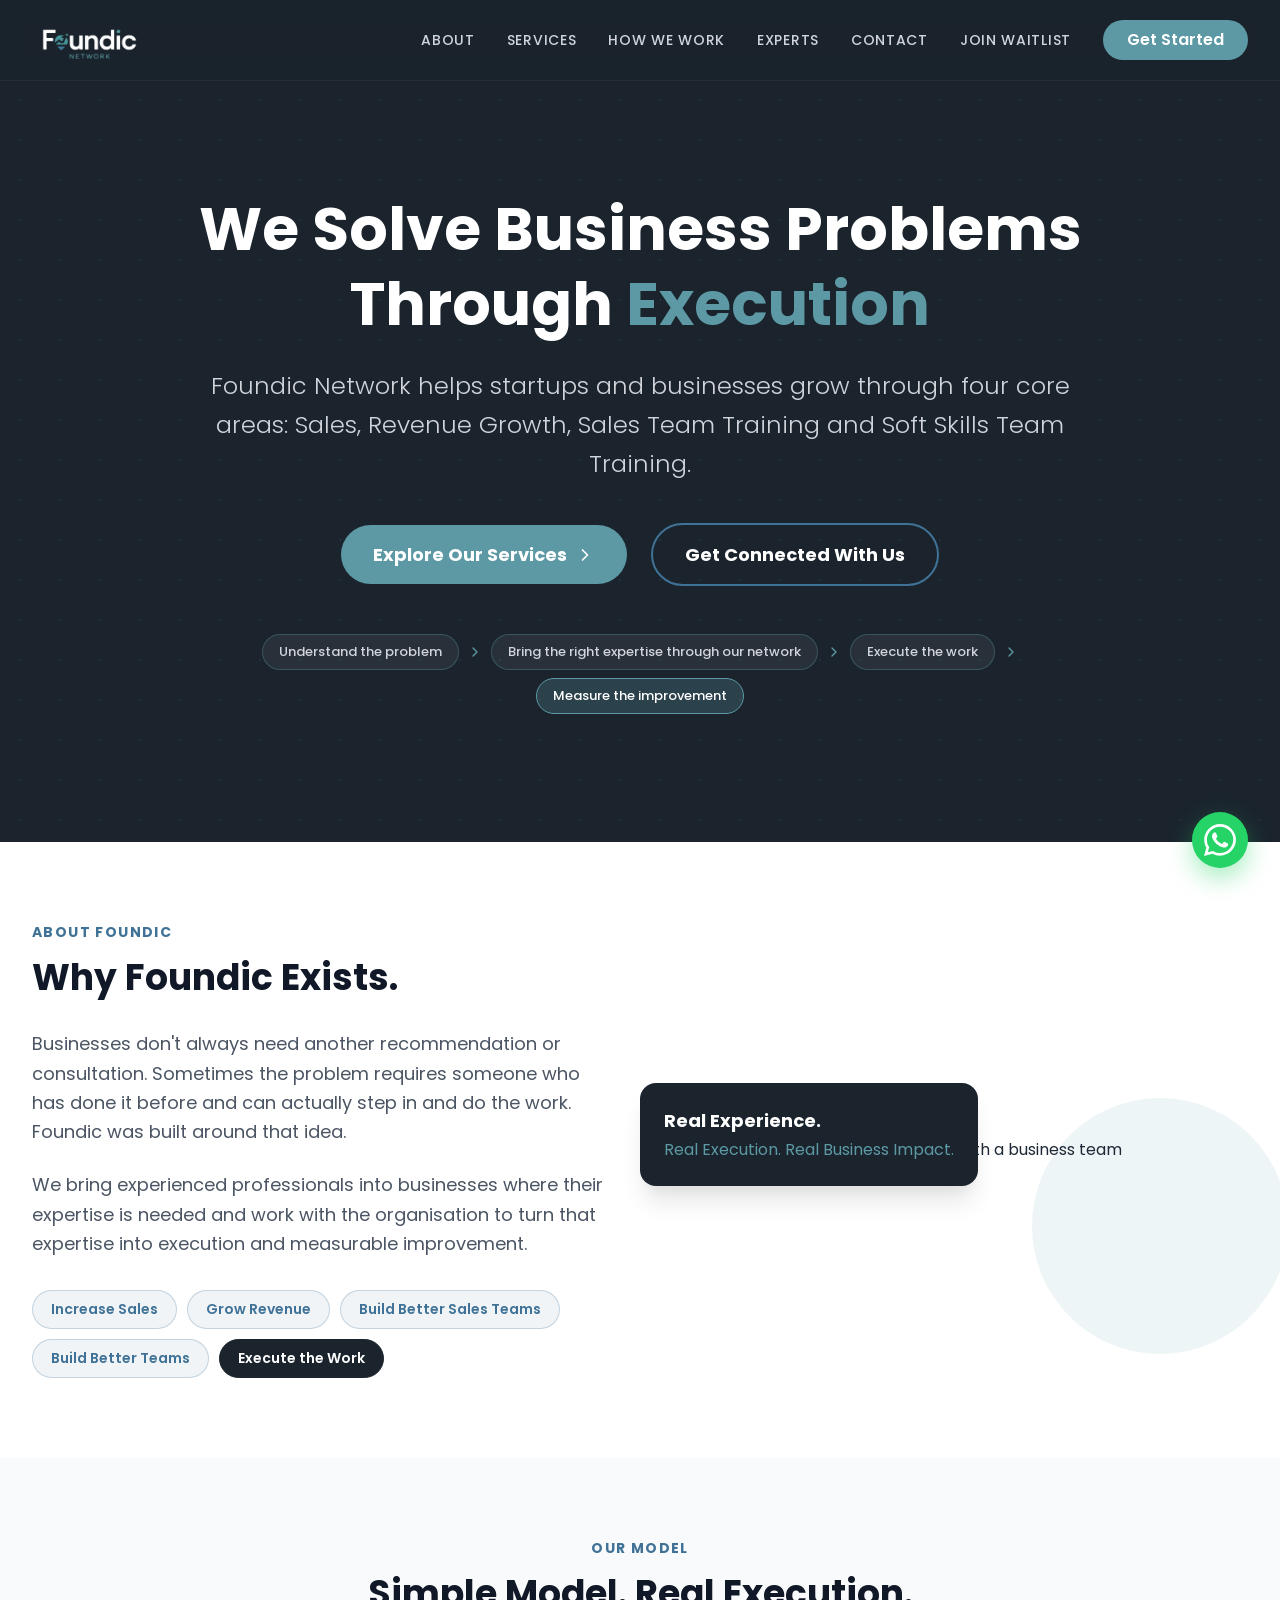
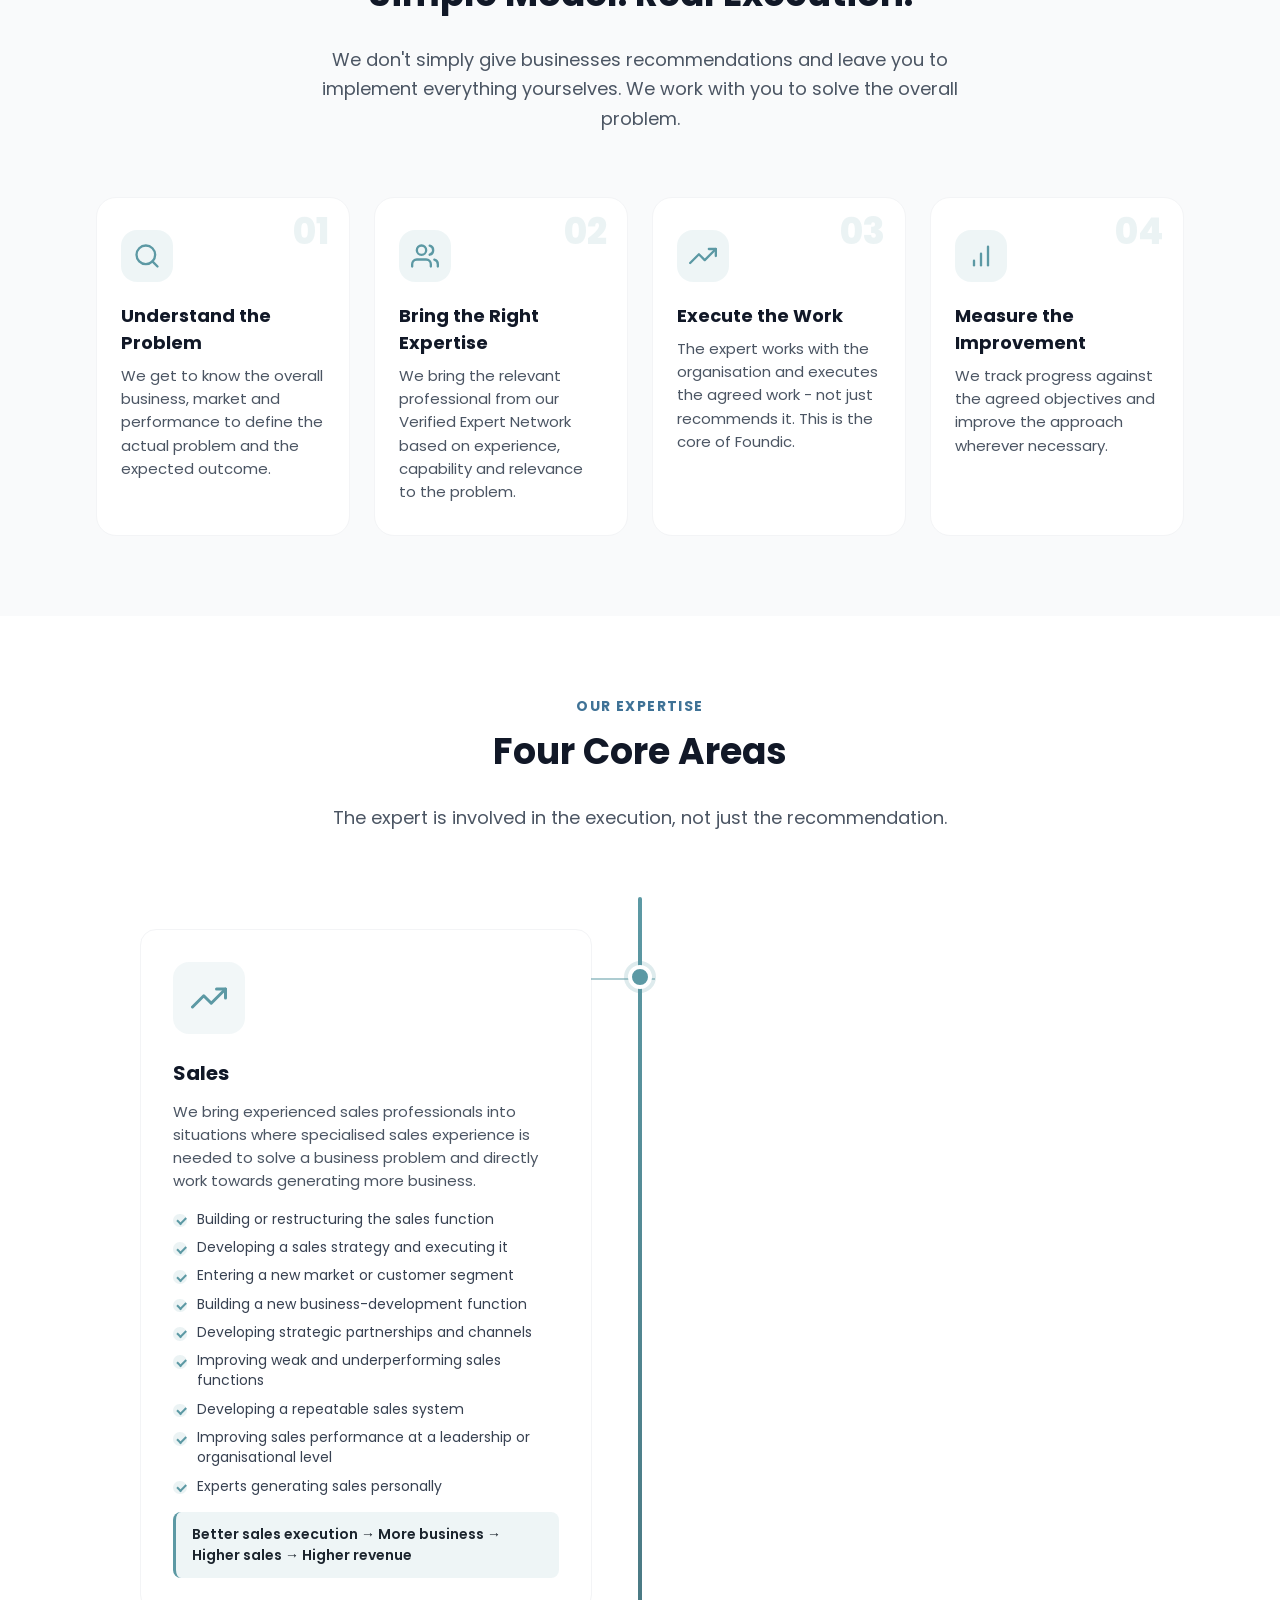
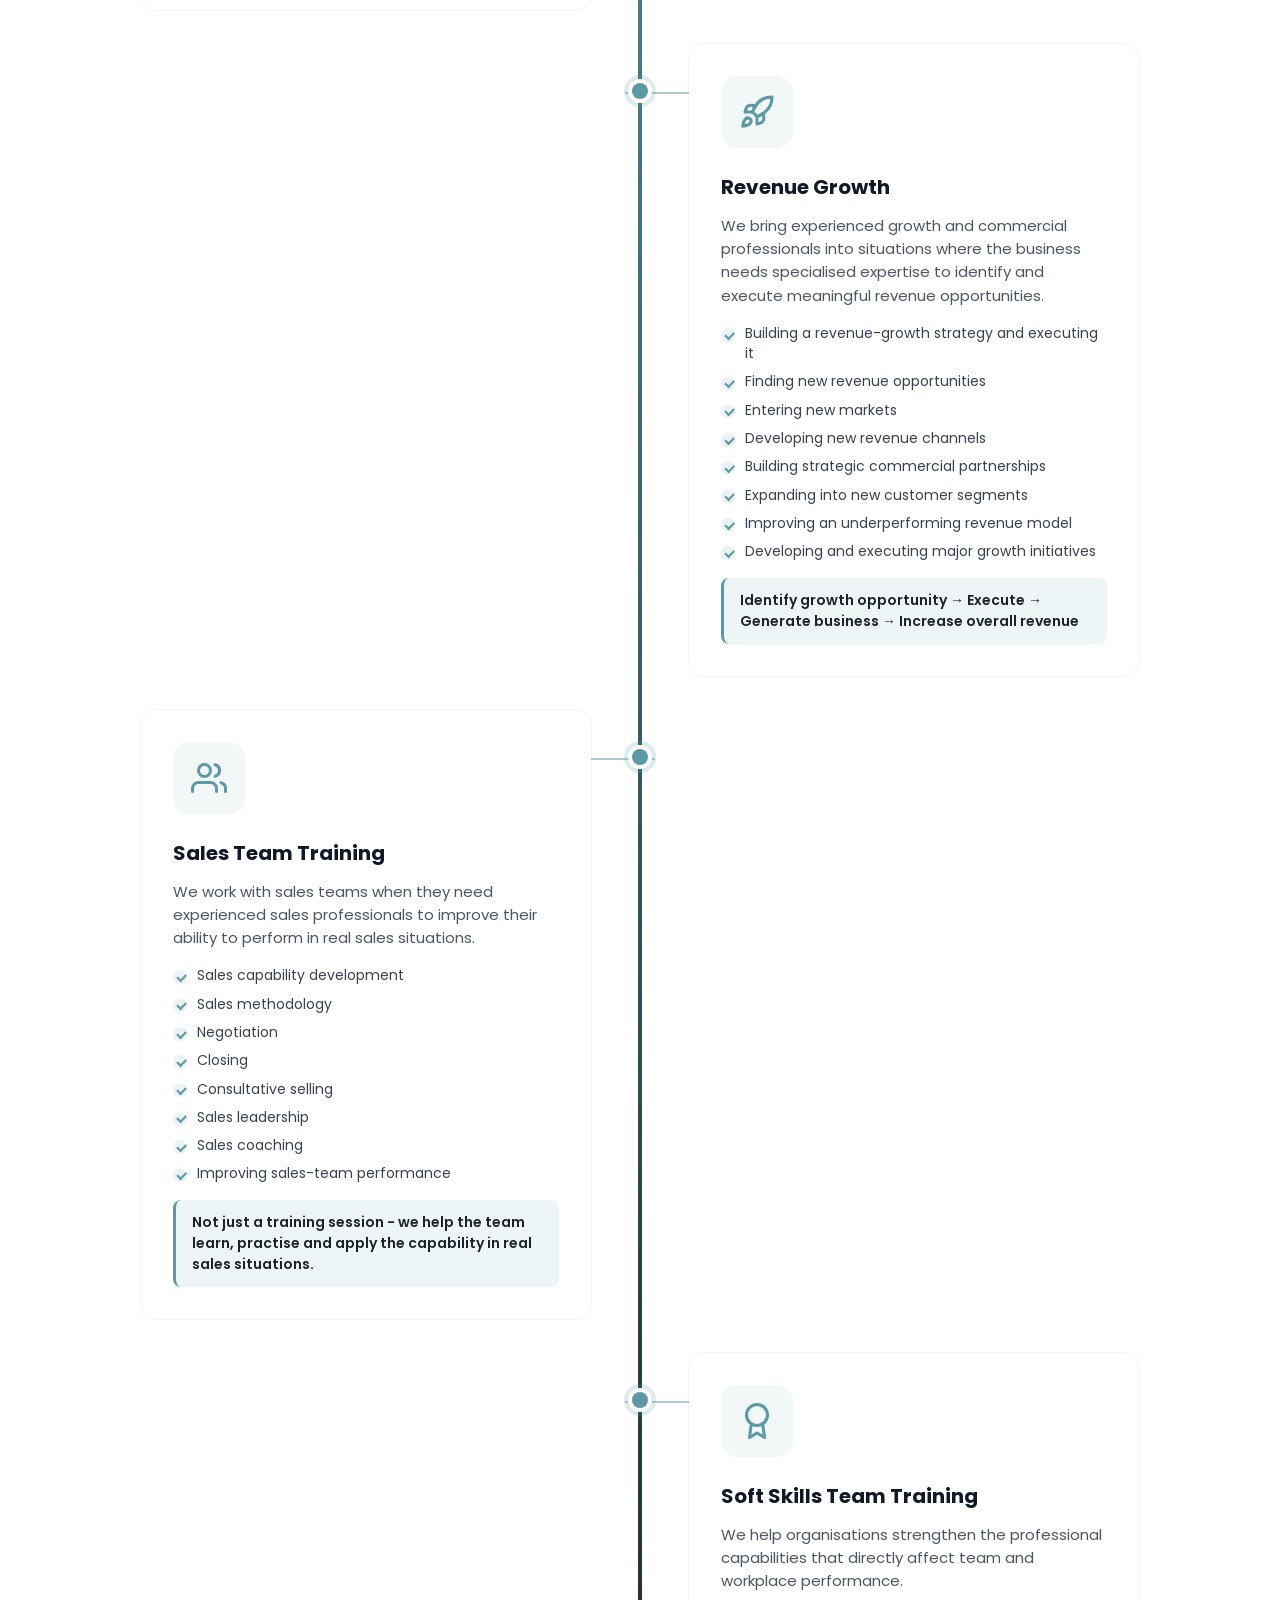
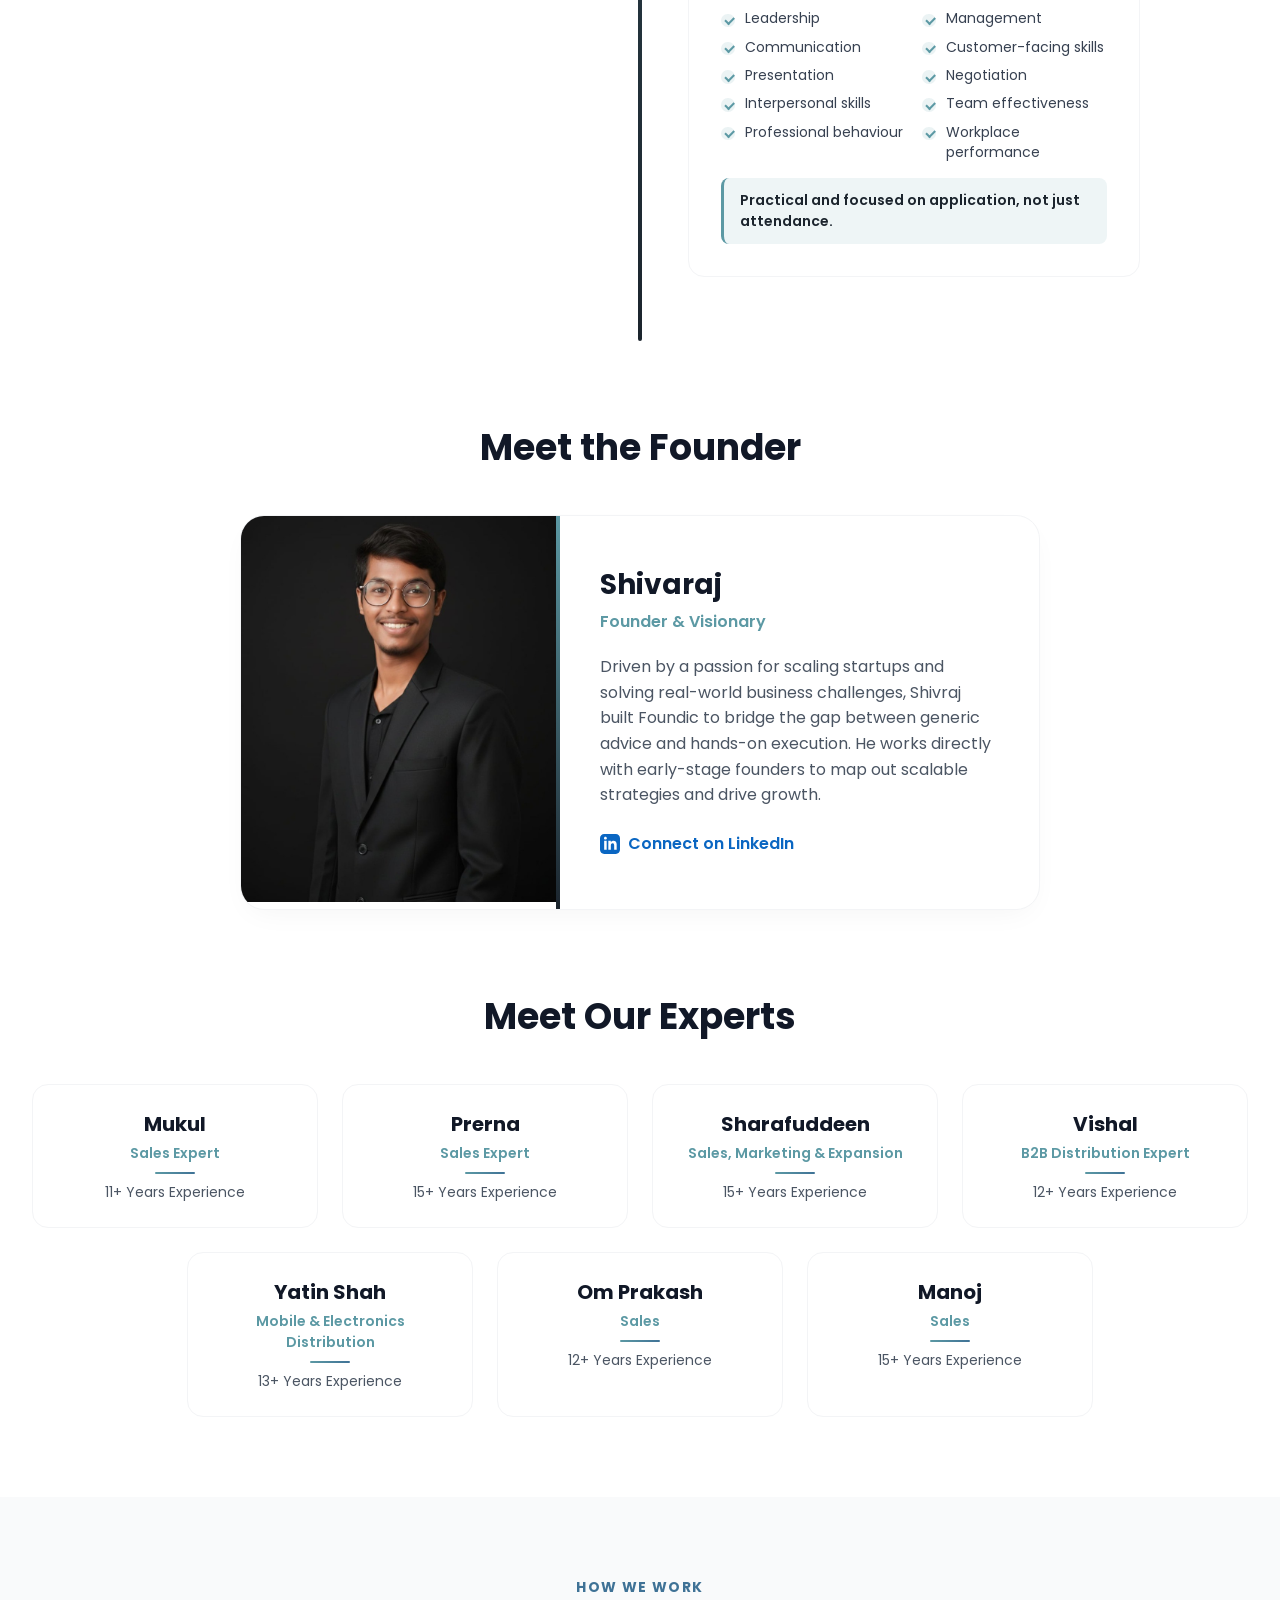
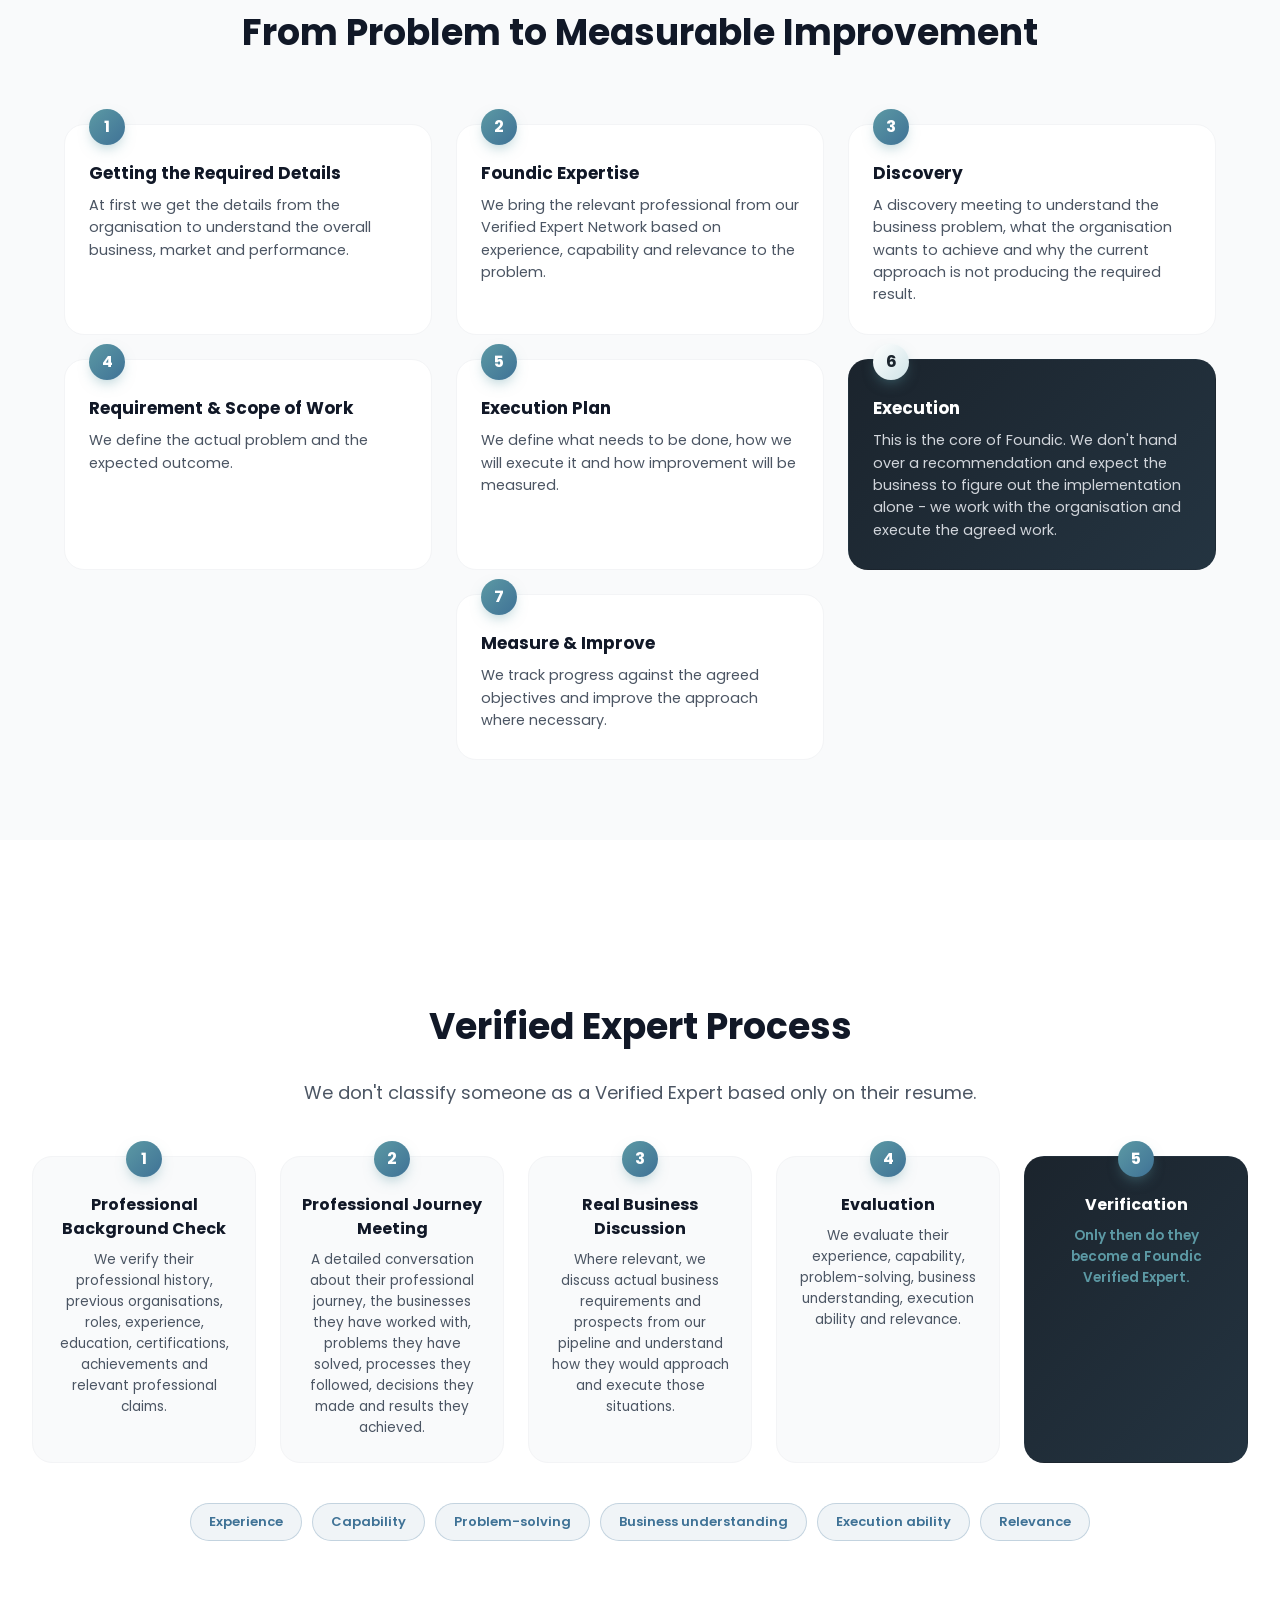
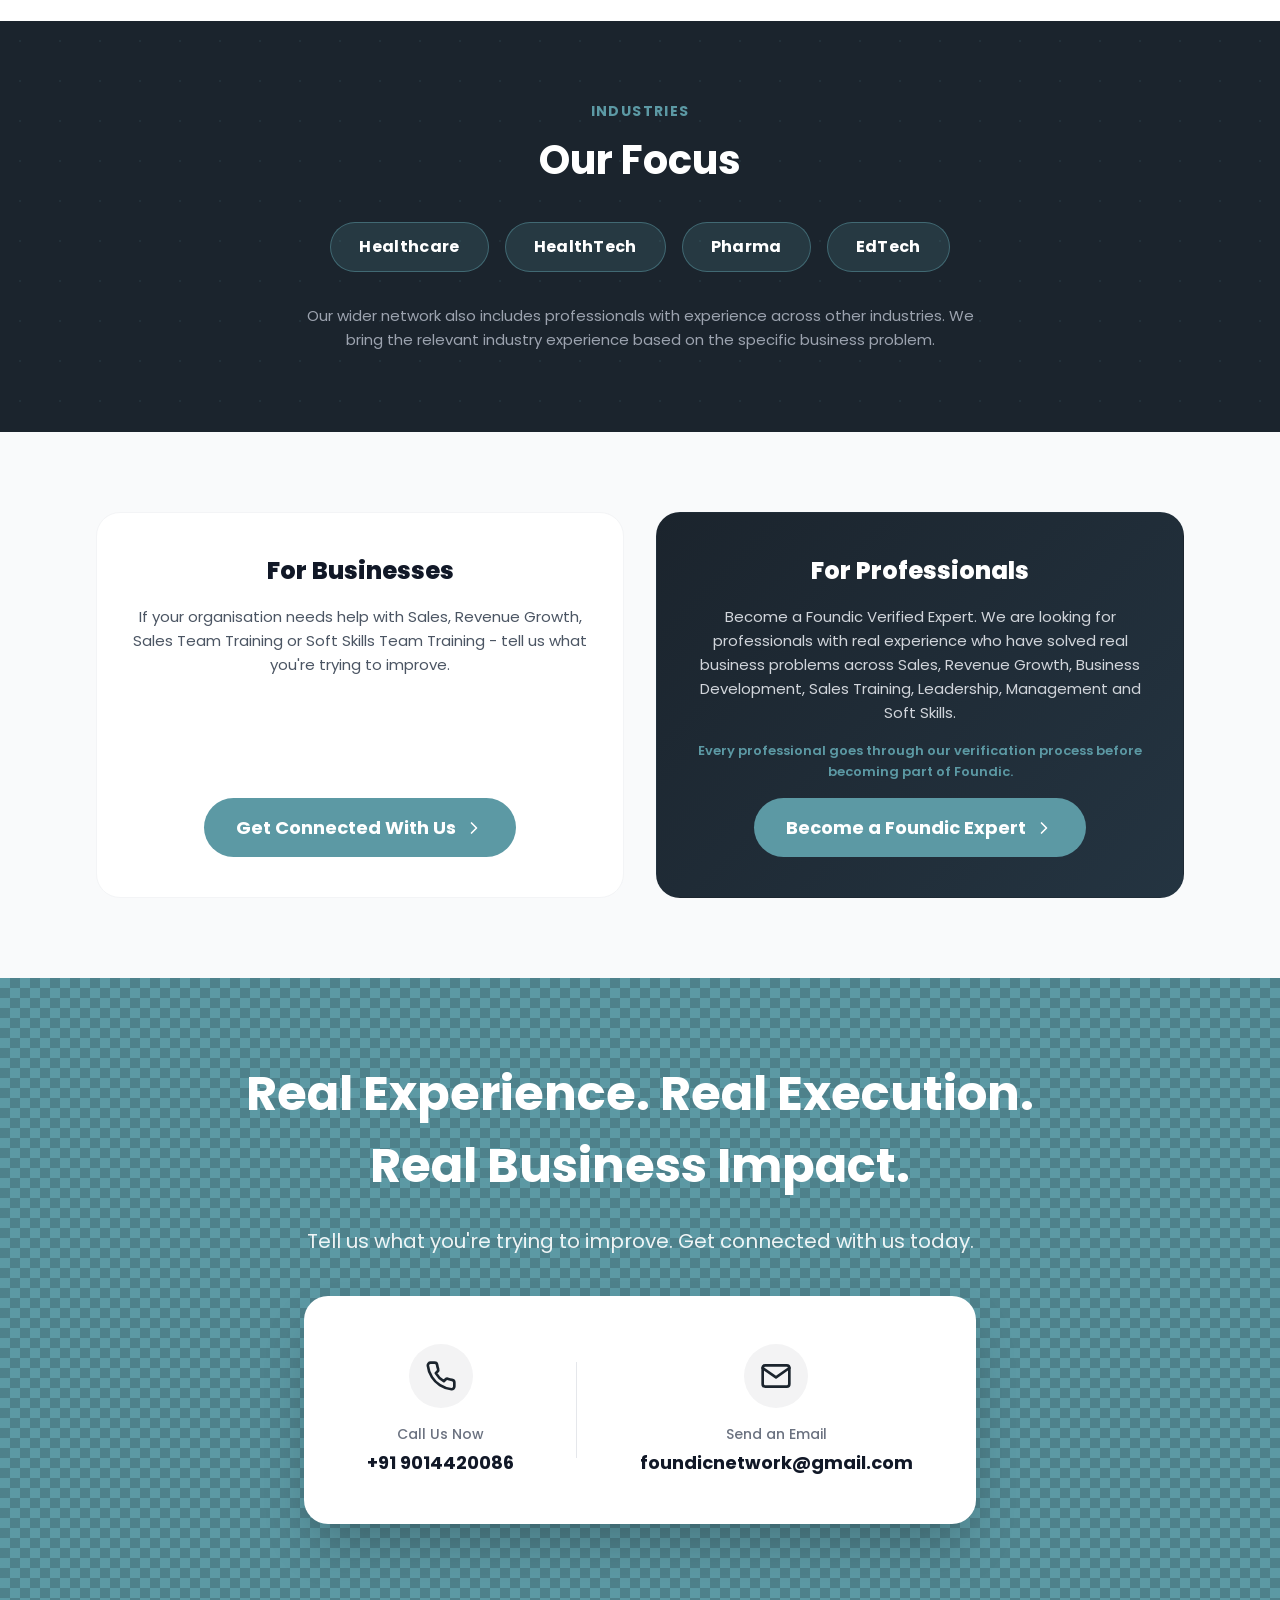
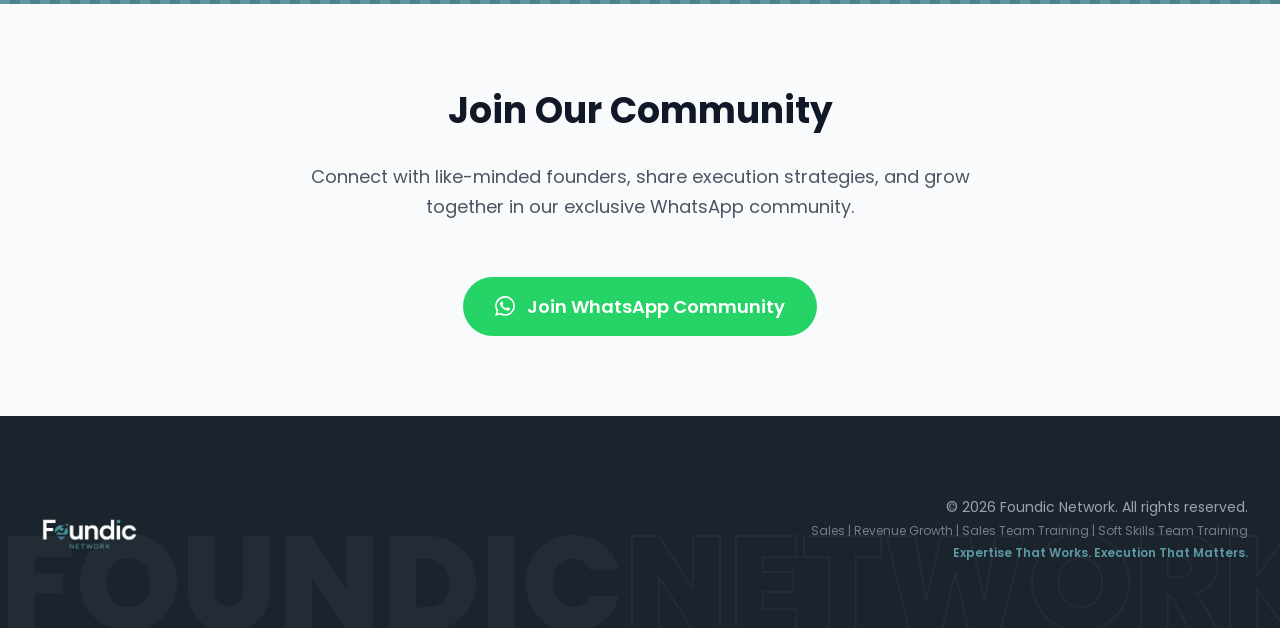
==== commit 09096e83: "Remove verified experts section header and category cards, keep verification process" ====
--- a/index.html
+++ b/index.html
@@ -495,84 +495,9 @@
         </div>
     </section>
 
-    <!-- Verified Expert Network Section -->
+    <!-- Verified Expert Process -->
     <section id="experts" class="verified-section section">
         <div class="container">
-            <div class="section-header text-center">
-                <h2 class="section-label">Our Verified Experts</h2>
-                <h3 class="section-title">People With Real Experience</h3>
-                <p class="section-desc centered">Foundic brings together professionals who have actually worked in
-                    businesses and have experience solving the kinds of problems we take on.</p>
-            </div>
-
-            <div class="category-grid">
-                <div class="category-card animate-up">
-                    <div class="category-icon">
-                        <svg viewBox="0 0 24 24" fill="none" stroke="currentColor" stroke-width="2"
-                            stroke-linecap="round" stroke-linejoin="round">
-                            <polyline points="23 6 13.5 15.5 8.5 10.5 1 18" />
-                            <polyline points="17 6 23 6 23 12" />
-                        </svg>
-                    </div>
-                    <h4>Sales & Revenue Growth</h4>
-                    <p class="category-sub">Professionals with experience in:</p>
-                    <ul class="service-list">
-                        <li>Sales leadership</li>
-                        <li>Business development</li>
-                        <li>Revenue growth</li>
-                        <li>Commercial growth</li>
-                        <li>Market expansion</li>
-                        <li>Strategic partnerships</li>
-                        <li>New business</li>
-                        <li>Go-to-market execution</li>
-                    </ul>
-                </div>
-
-                <div class="category-card animate-up delay-100">
-                    <div class="category-icon">
-                        <svg viewBox="0 0 24 24" fill="none" stroke="currentColor" stroke-width="2"
-                            stroke-linecap="round" stroke-linejoin="round">
-                            <path d="M17 21v-2a4 4 0 0 0-4-4H5a4 4 0 0 0-4 4v2" />
-                            <circle cx="9" cy="7" r="4" />
-                            <path d="M23 21v-2a4 4 0 0 0-3-3.87" />
-                            <path d="M16 3.13a4 4 0 0 1 0 7.75" />
-                        </svg>
-                    </div>
-                    <h4>Sales Team Training</h4>
-                    <p class="category-sub">Professionals with strong experience in:</p>
-                    <ul class="service-list">
-                        <li>Sales</li>
-                        <li>Sales leadership</li>
-                        <li>Sales methodology</li>
-                        <li>Negotiation</li>
-                        <li>Consultative selling</li>
-                        <li>Sales coaching</li>
-                        <li>Sales performance</li>
-                    </ul>
-                </div>
-
-                <div class="category-card animate-up delay-200">
-                    <div class="category-icon">
-                        <svg viewBox="0 0 24 24" fill="none" stroke="currentColor" stroke-width="2"
-                            stroke-linecap="round" stroke-linejoin="round">
-                            <circle cx="12" cy="8" r="7" />
-                            <polyline points="8.21 13.89 7 23 12 20 17 23 15.79 13.88" />
-                        </svg>
-                    </div>
-                    <h4>Soft Skills Team Training</h4>
-                    <p class="category-sub">Professionals with experience in:</p>
-                    <ul class="service-list">
-                        <li>Leadership</li>
-                        <li>Management</li>
-                        <li>Communication</li>
-                        <li>Customer-facing roles</li>
-                        <li>Team development</li>
-                        <li>Coaching</li>
-                        <li>Professional development</li>
-                    </ul>
-                </div>
-            </div>
-
             <!-- Verification Process -->
             <div class="verify-block">
                 <h3 class="section-title text-center">Verified Expert Process</h3>
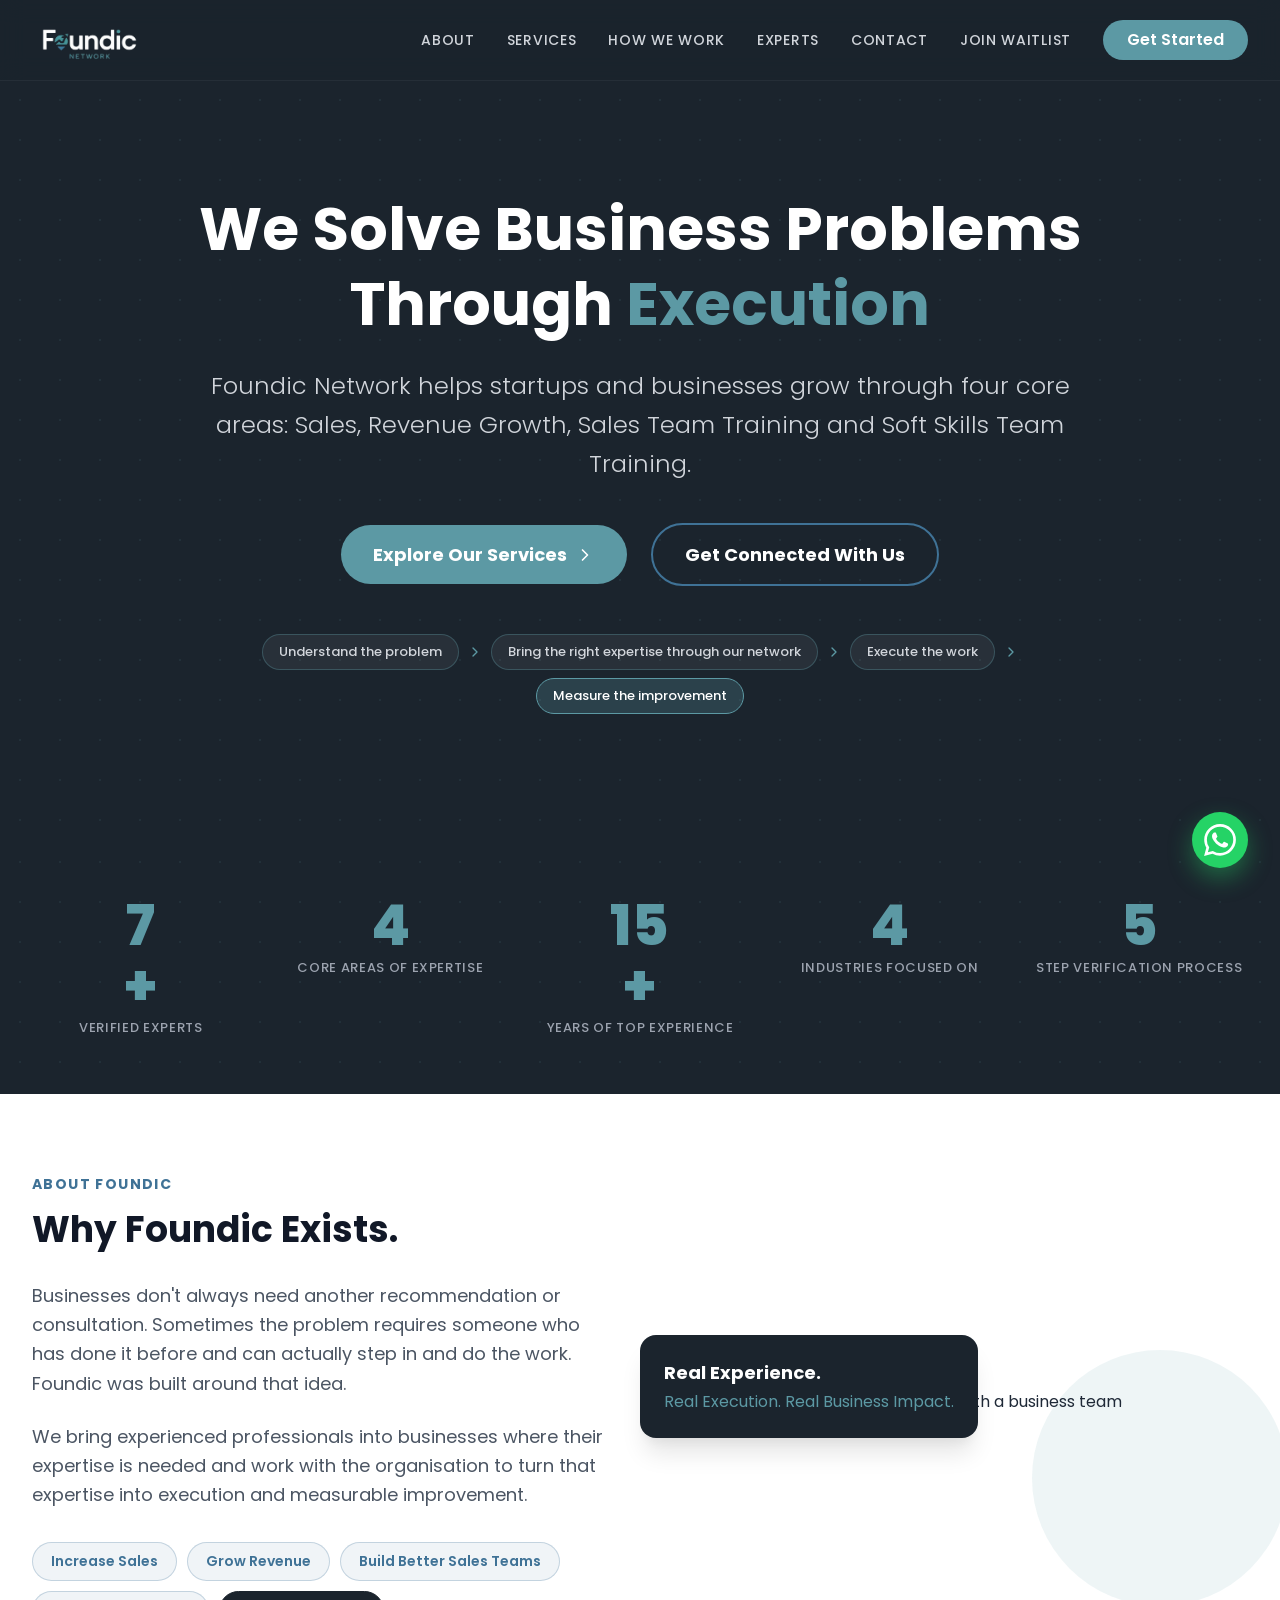
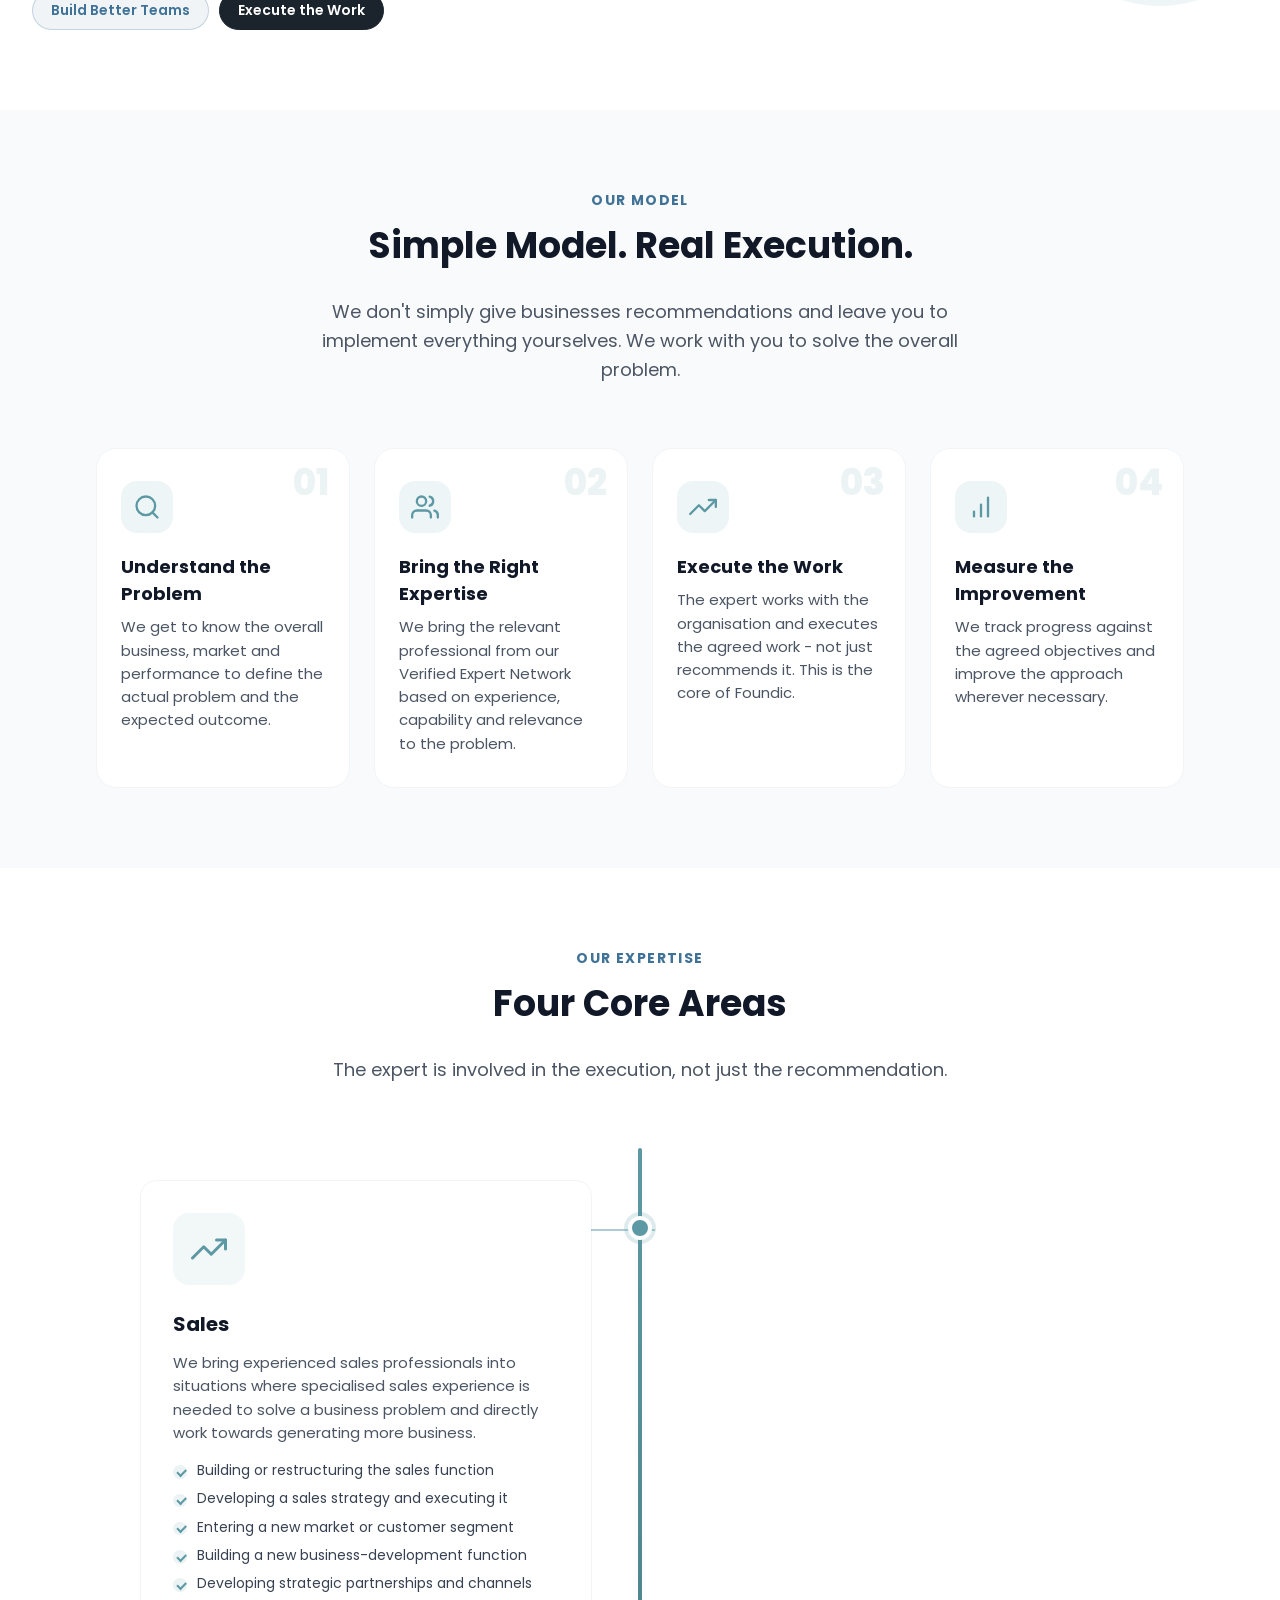
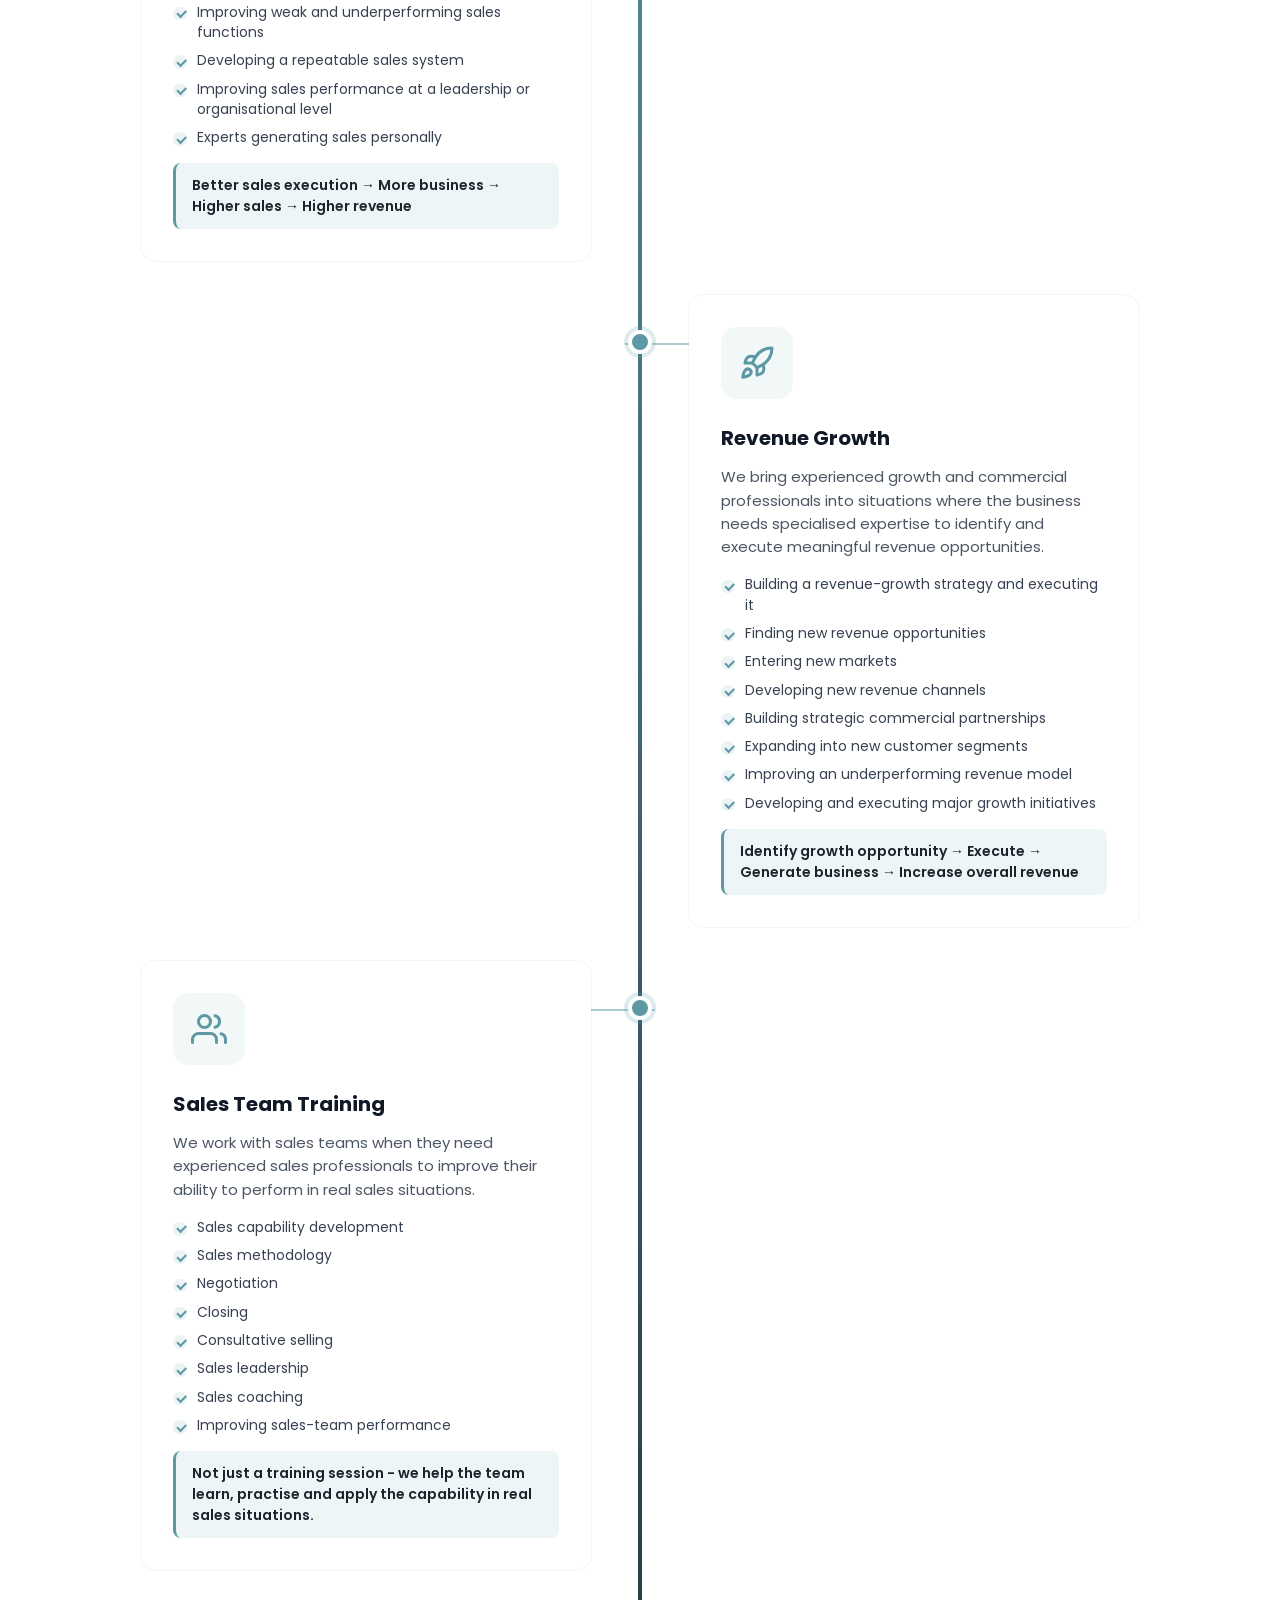
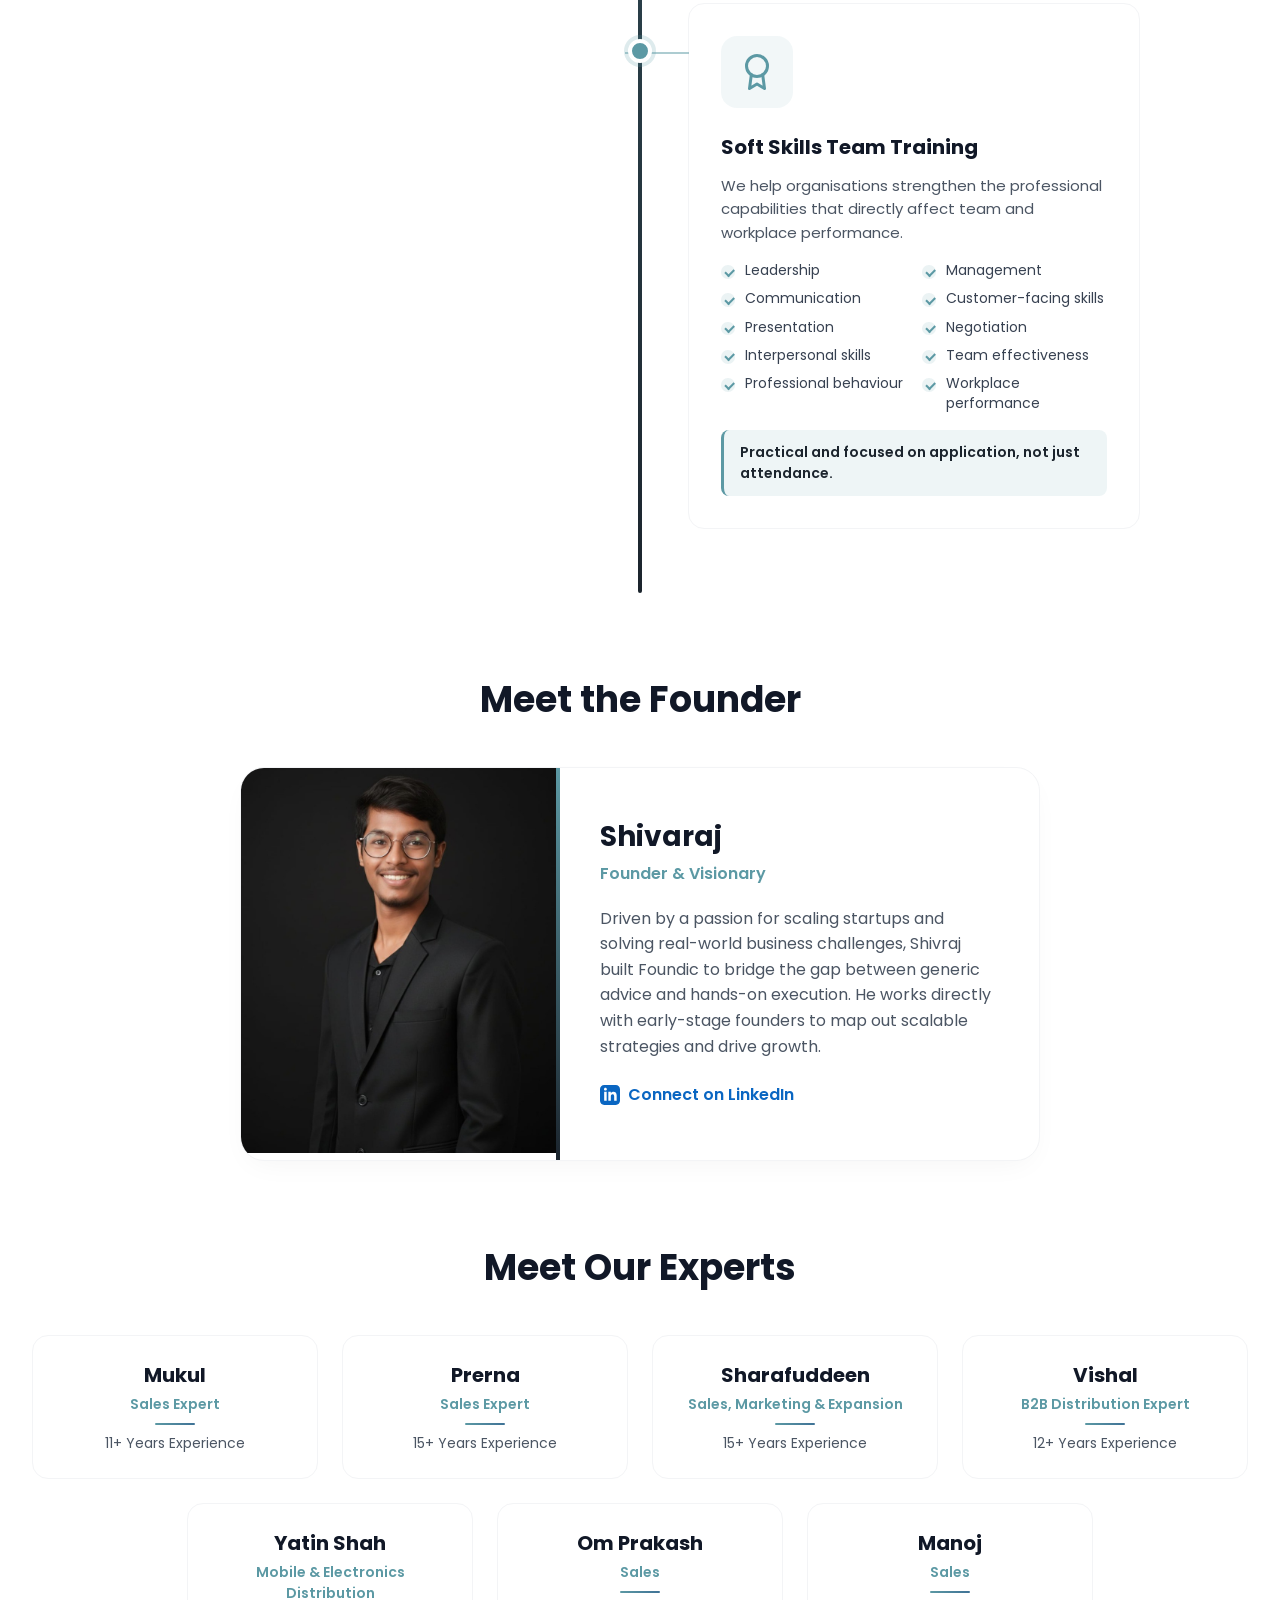
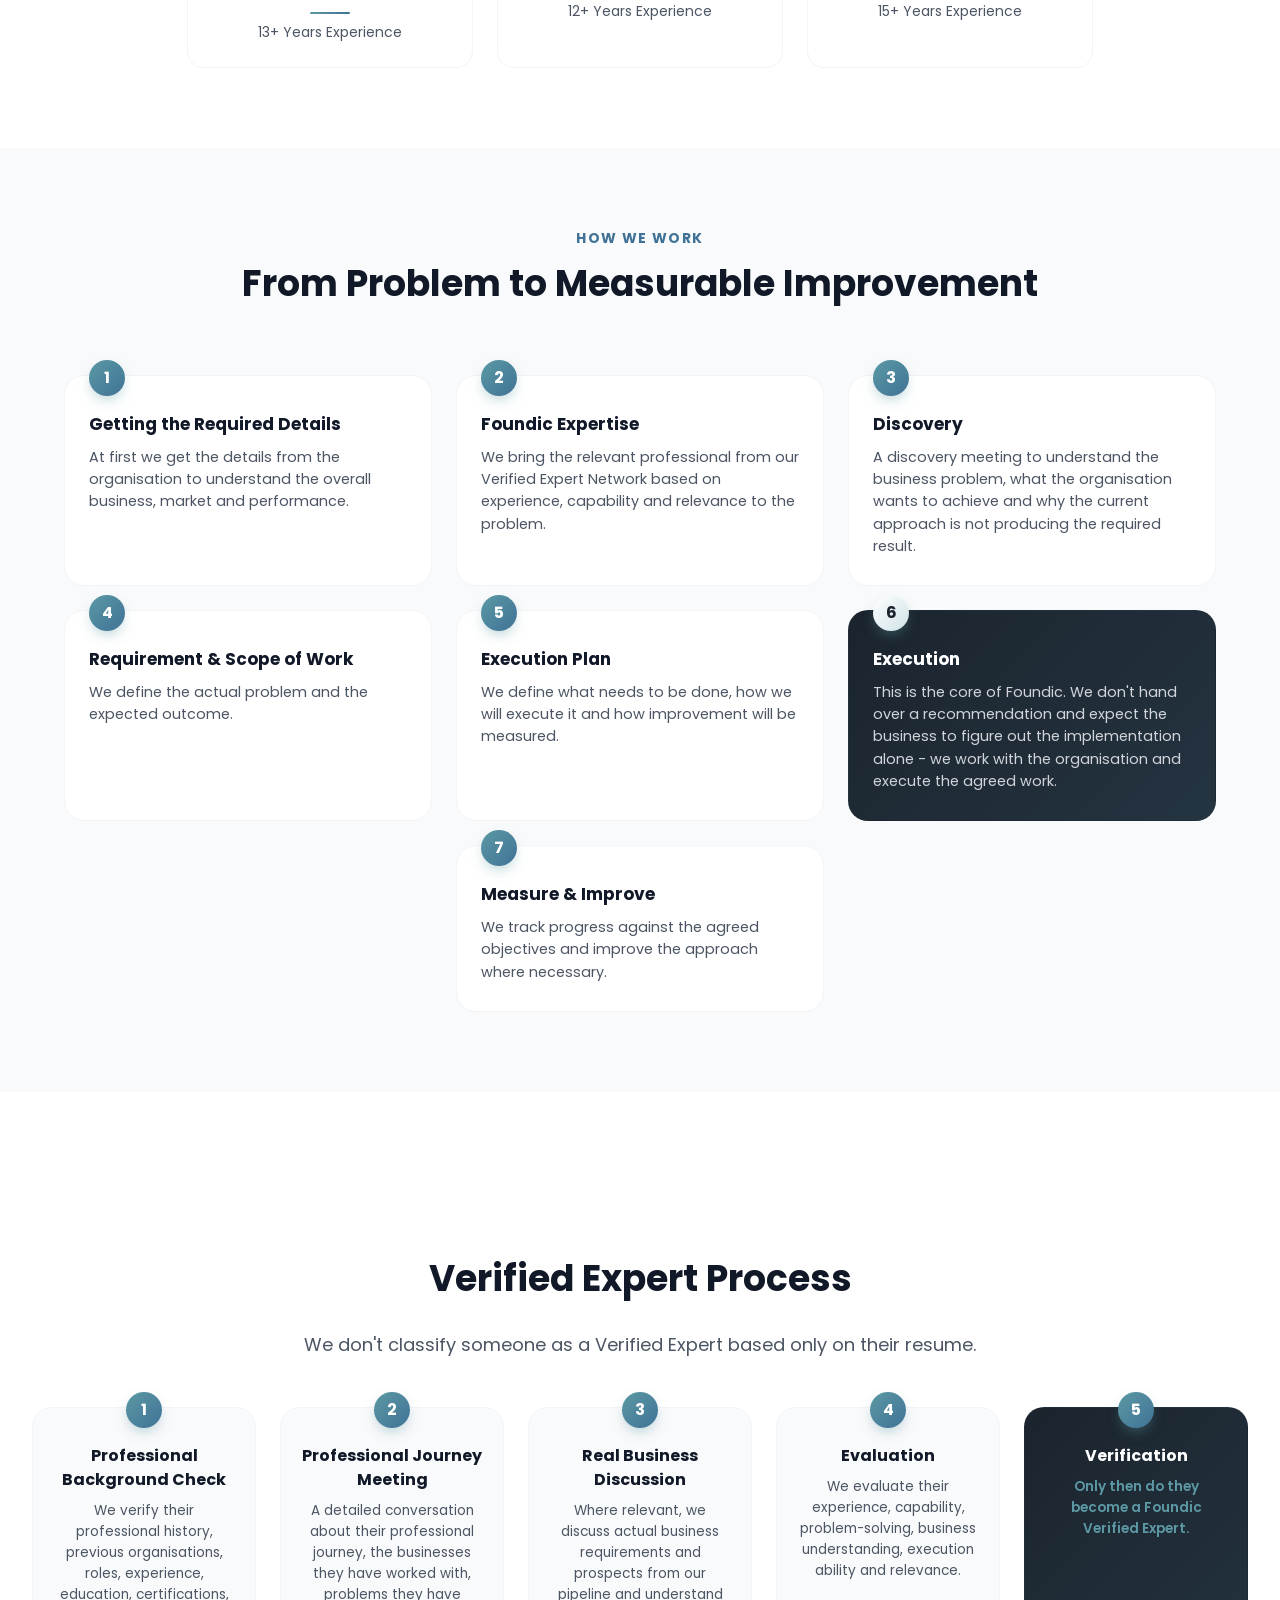
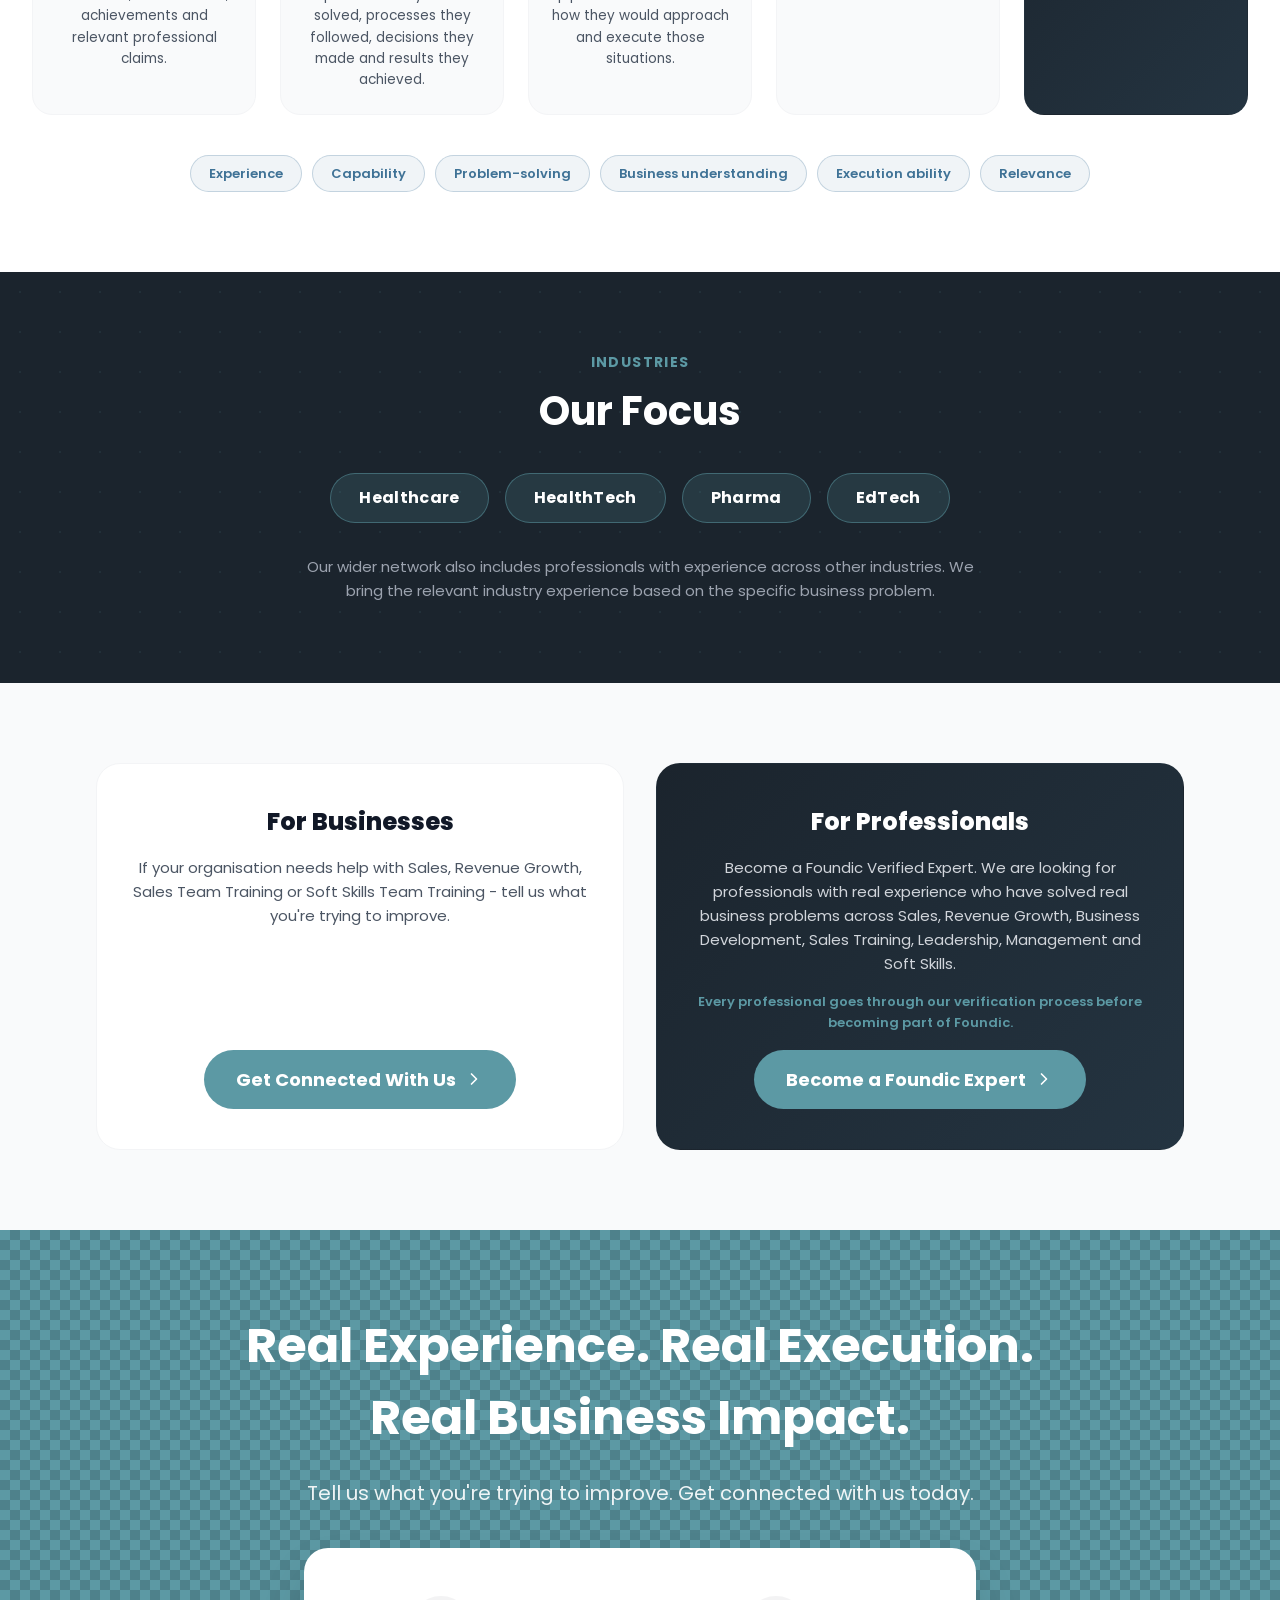
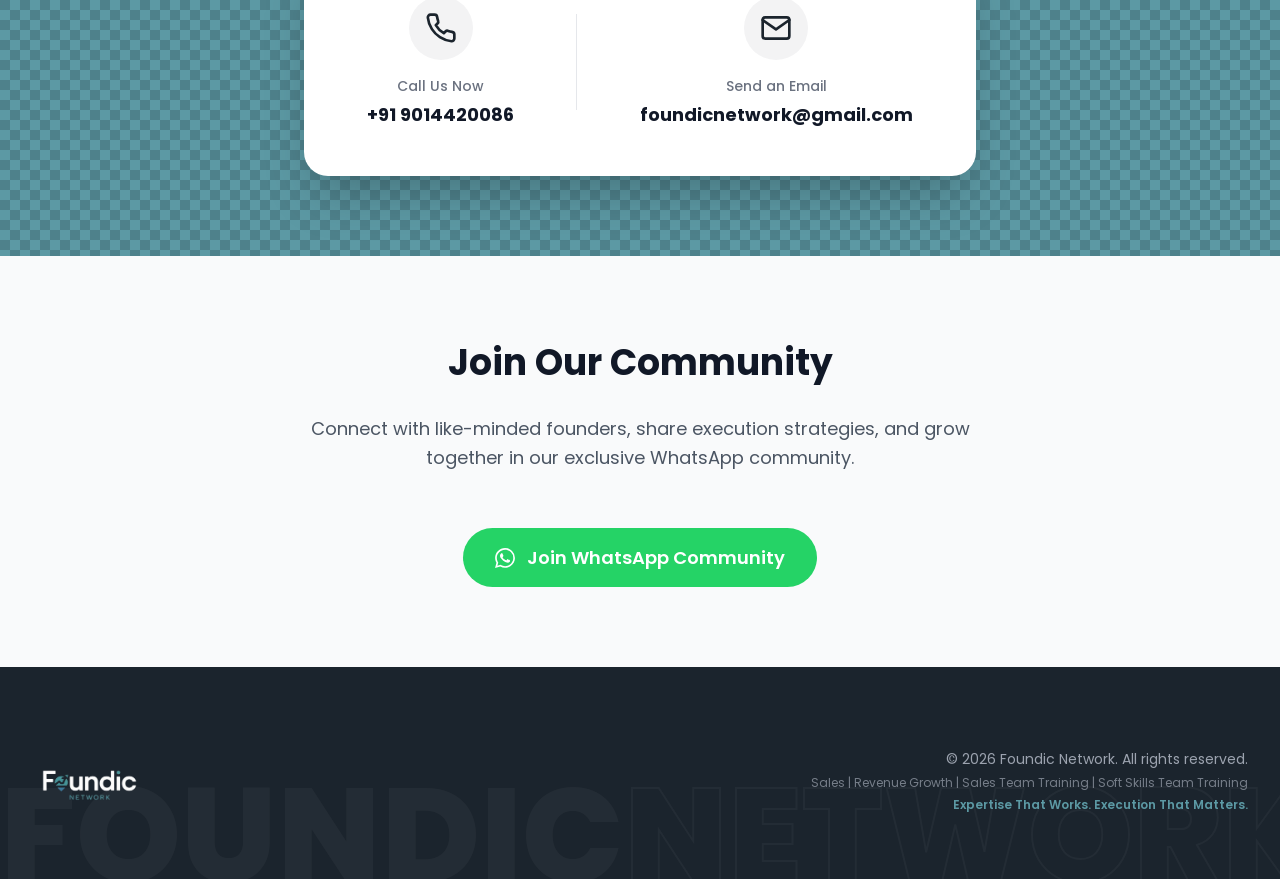
==== commit 26e20479: "Add scroll spy, back-to-top button, and animated stat counters" ====
--- a/index.html
+++ b/index.html
@@ -120,6 +120,36 @@
                         <polyline points="9 18 15 12 9 6" />
                     </svg>
                     <span class="model-pill model-pill-accent">Measure the improvement</span>
+                </div>
+            </div>
+        </div>
+    </section>
+
+    <!-- Stats Band -->
+    <section class="stats-band">
+        <div class="container">
+            <div class="stats-grid">
+                <div class="stat-item animate-up">
+                    <div class="stat-number" data-target="7">0</div>
+                    <div class="stat-suffix">+</div>
+                    <div class="stat-label">Verified Experts</div>
+                </div>
+                <div class="stat-item animate-up delay-100">
+                    <div class="stat-number" data-target="4">0</div>
+                    <div class="stat-label">Core Areas of Expertise</div>
+                </div>
+                <div class="stat-item animate-up delay-200">
+                    <div class="stat-number" data-target="15">0</div>
+                    <div class="stat-suffix">+</div>
+                    <div class="stat-label">Years of Top Experience</div>
+                </div>
+                <div class="stat-item animate-up delay-300">
+                    <div class="stat-number" data-target="4">0</div>
+                    <div class="stat-label">Industries Focused On</div>
+                </div>
+                <div class="stat-item animate-up delay-400">
+                    <div class="stat-number" data-target="5">0</div>
+                    <div class="stat-label">Step Verification Process</div>
                 </div>
             </div>
         </div>
@@ -674,6 +704,13 @@
 
     <script src="script.js"></script>
 
+    <!-- Back to Top Button -->
+    <button id="back-to-top" aria-label="Back to top">
+        <svg viewBox="0 0 24 24" fill="none" stroke="currentColor" stroke-width="2.5" stroke-linecap="round" stroke-linejoin="round">
+            <polyline points="18 15 12 9 6 15" />
+        </svg>
+    </button>
+
     <!-- Floating WhatsApp Button -->
     <a href="https://wa.me/919014420086" class="floating-wa-btn" target="_blank"
         rel="noopener noreferrer">
--- a/styles.css
+++ b/styles.css
@@ -2630,4 +2630,134 @@
 .form-status.error {
     background-color: var(--red-100);
     color: var(--red-500);
+}
+
+/* ===================== Stats Band ===================== */
+.stats-band {
+    background-color: var(--dark-navy);
+    position: relative;
+    overflow: hidden;
+    padding: 3.5rem 0;
+}
+
+.stats-band::before {
+    content: '';
+    position: absolute;
+    inset: 0;
+    opacity: 0.1;
+    background-image: radial-gradient(var(--teal) 1px, transparent 1px);
+    background-size: 40px 40px;
+}
+
+.stats-band .container {
+    position: relative;
+    z-index: 10;
+}
+
+.stats-grid {
+    display: grid;
+    grid-template-columns: repeat(2, minmax(0, 1fr));
+    gap: 2rem;
+    text-align: center;
+}
+
+@media (min-width: 640px) {
+    .stats-grid {
+        grid-template-columns: repeat(3, minmax(0, 1fr));
+    }
+}
+
+@media (min-width: 1024px) {
+    .stats-grid {
+        grid-template-columns: repeat(5, minmax(0, 1fr));
+    }
+}
+
+.stat-item {
+    display: flex;
+    flex-direction: column;
+    align-items: center;
+    gap: 0.25rem;
+}
+
+.stat-number {
+    font-size: 3rem;
+    font-weight: 800;
+    color: var(--teal);
+    line-height: 1;
+    display: inline;
+}
+
+@media (min-width: 768px) {
+    .stat-number {
+        font-size: 3.5rem;
+    }
+}
+
+.stat-suffix {
+    font-size: 3rem;
+    font-weight: 800;
+    color: var(--teal);
+    line-height: 1;
+    display: inline;
+}
+
+@media (min-width: 768px) {
+    .stat-suffix {
+        font-size: 3.5rem;
+    }
+}
+
+.stat-label {
+    font-size: 0.8125rem;
+    font-weight: 500;
+    color: var(--gray-400);
+    text-transform: uppercase;
+    letter-spacing: 0.05em;
+}
+
+/* ===================== Back to Top ===================== */
+#back-to-top {
+    position: fixed;
+    bottom: 2rem;
+    left: 2rem;
+    width: 3.5rem;
+    height: 3.5rem;
+    background-color: var(--dark-navy);
+    color: var(--white);
+    border: none;
+    border-radius: 50%;
+    display: flex;
+    justify-content: center;
+    align-items: center;
+    box-shadow: 0 10px 25px rgba(27, 36, 45, 0.4);
+    z-index: 1000;
+    opacity: 0;
+    pointer-events: none;
+    transform: translateY(1rem);
+    transition: all 0.4s cubic-bezier(0.175, 0.885, 0.32, 1.275);
+}
+
+#back-to-top.visible {
+    opacity: 1;
+    pointer-events: auto;
+    transform: translateY(0);
+}
+
+#back-to-top:hover {
+    background-color: var(--teal);
+    transform: translateY(-4px) scale(1.1);
+    box-shadow: 0 15px 30px rgba(92, 153, 164, 0.4);
+}
+
+#back-to-top svg {
+    width: 1.5rem;
+    height: 1.5rem;
+}
+
+@media (min-width: 768px) {
+    #back-to-top {
+        bottom: 2.5rem;
+        left: 2.5rem;
+    }
 }
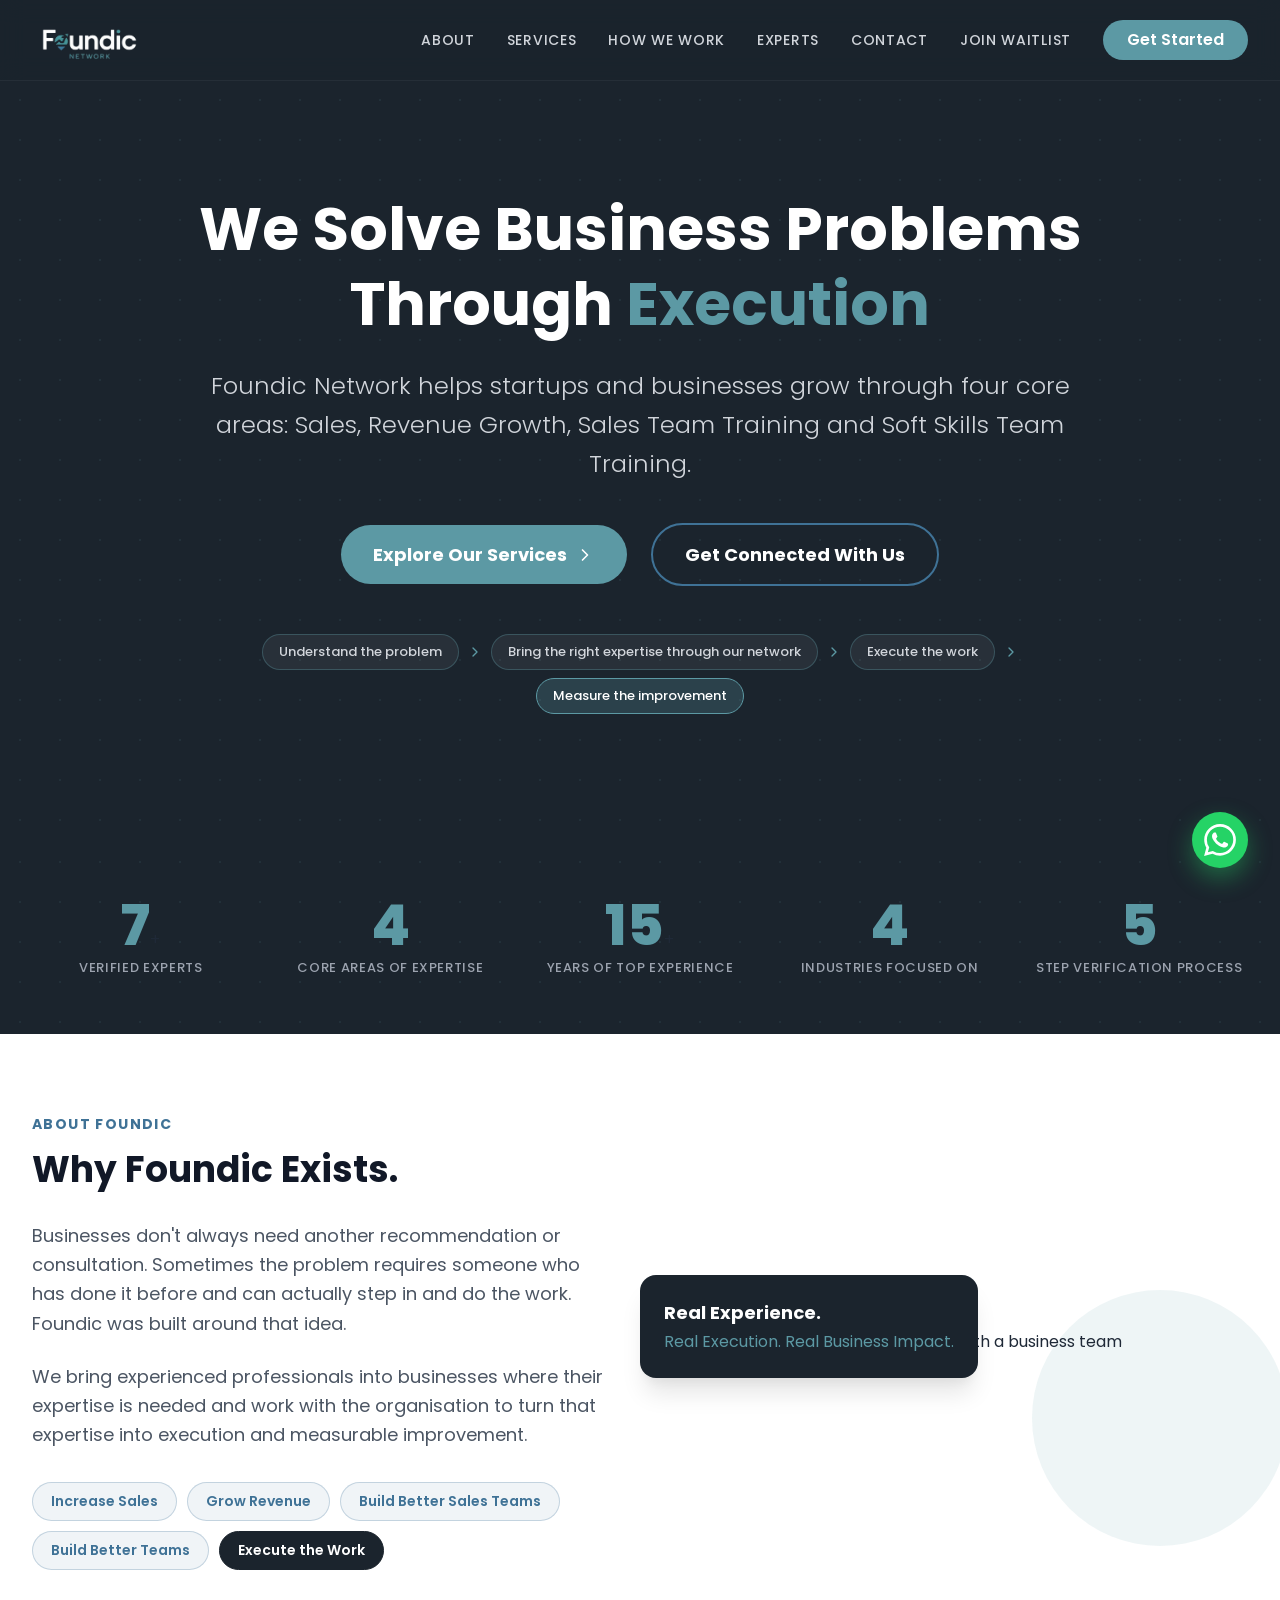
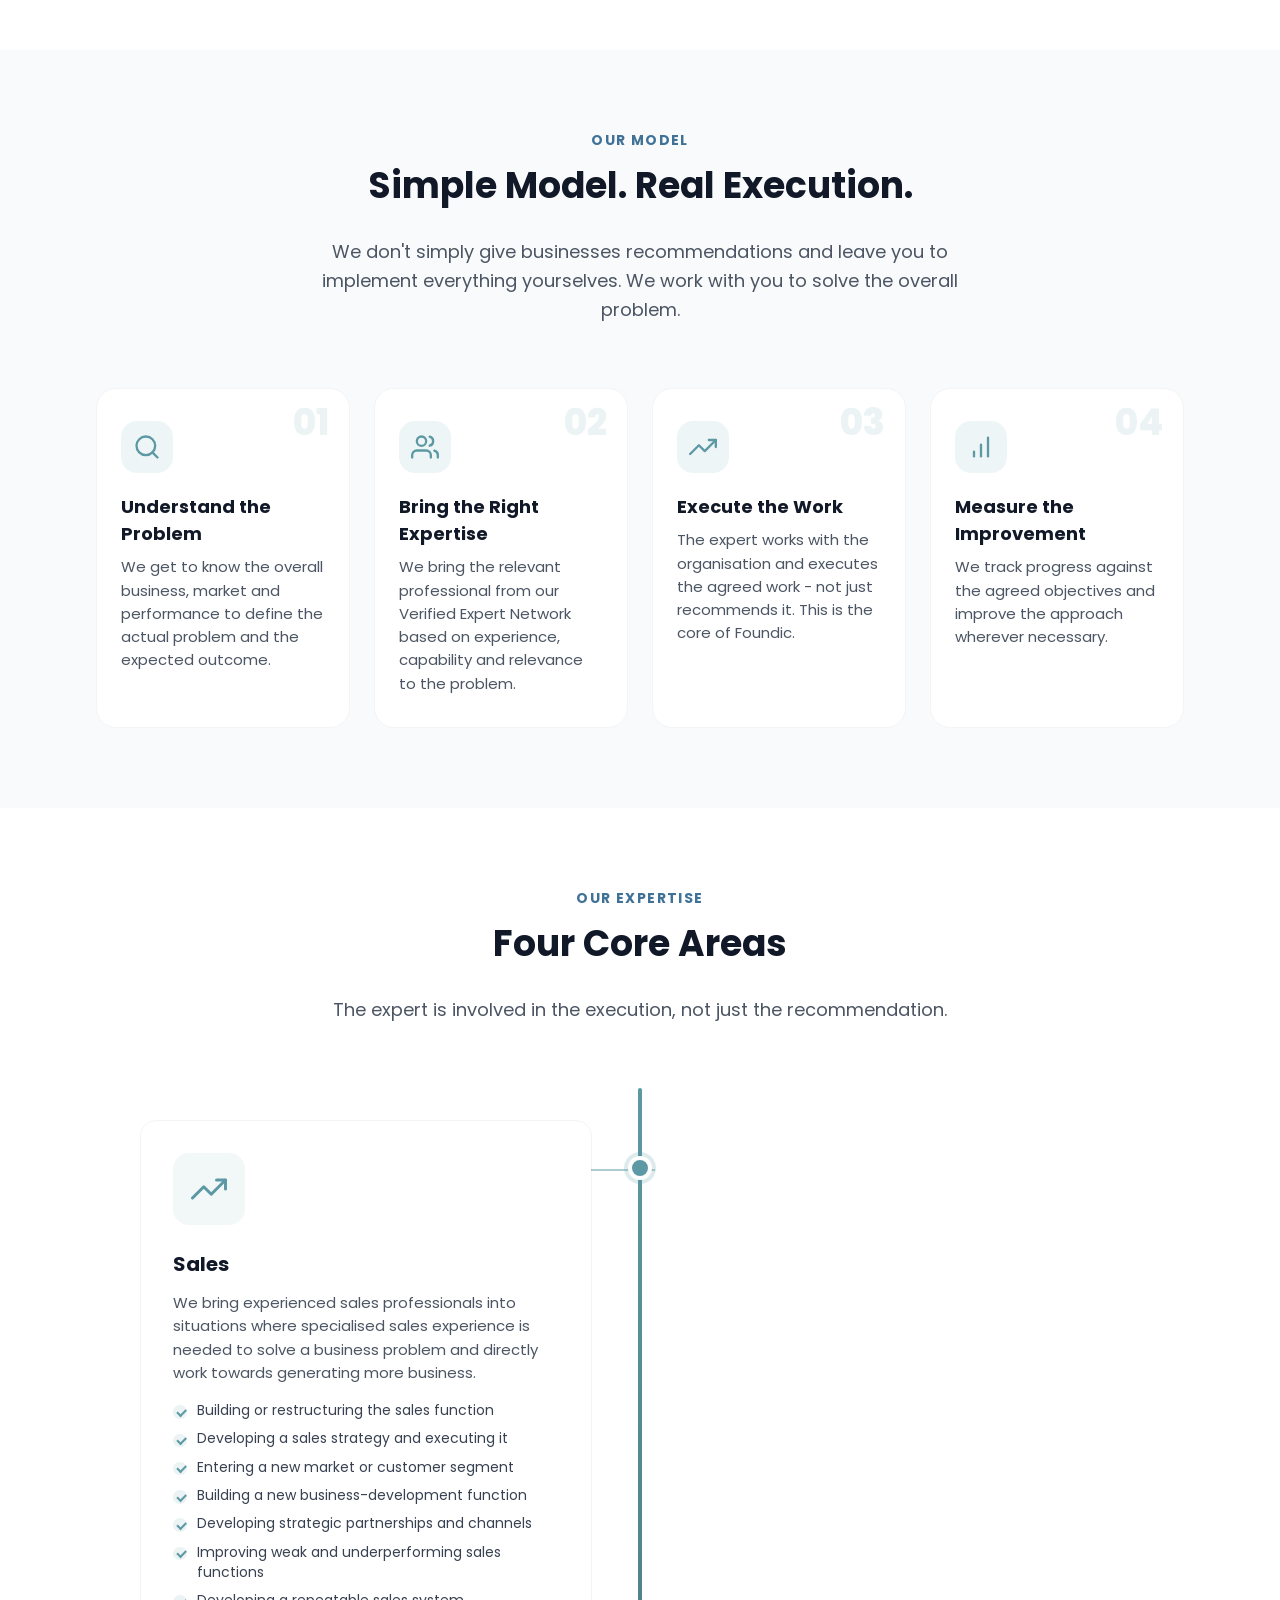
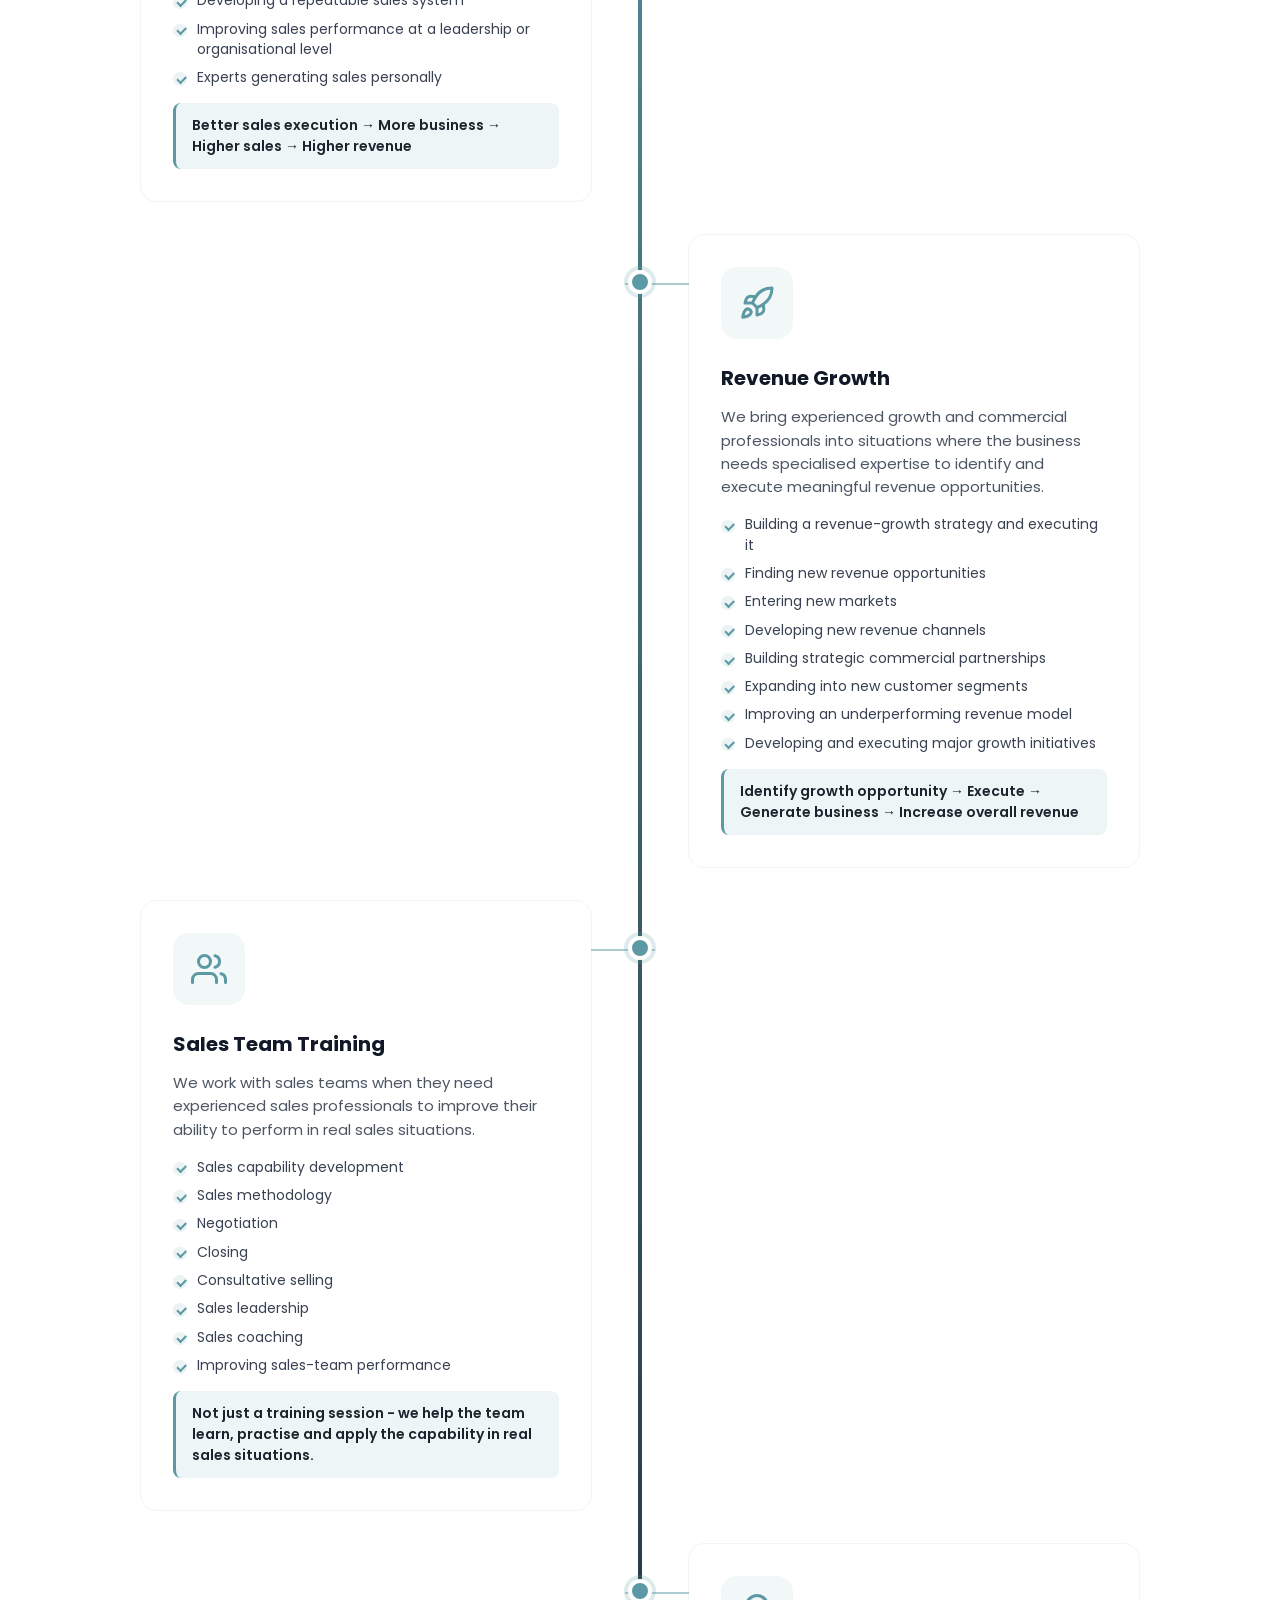
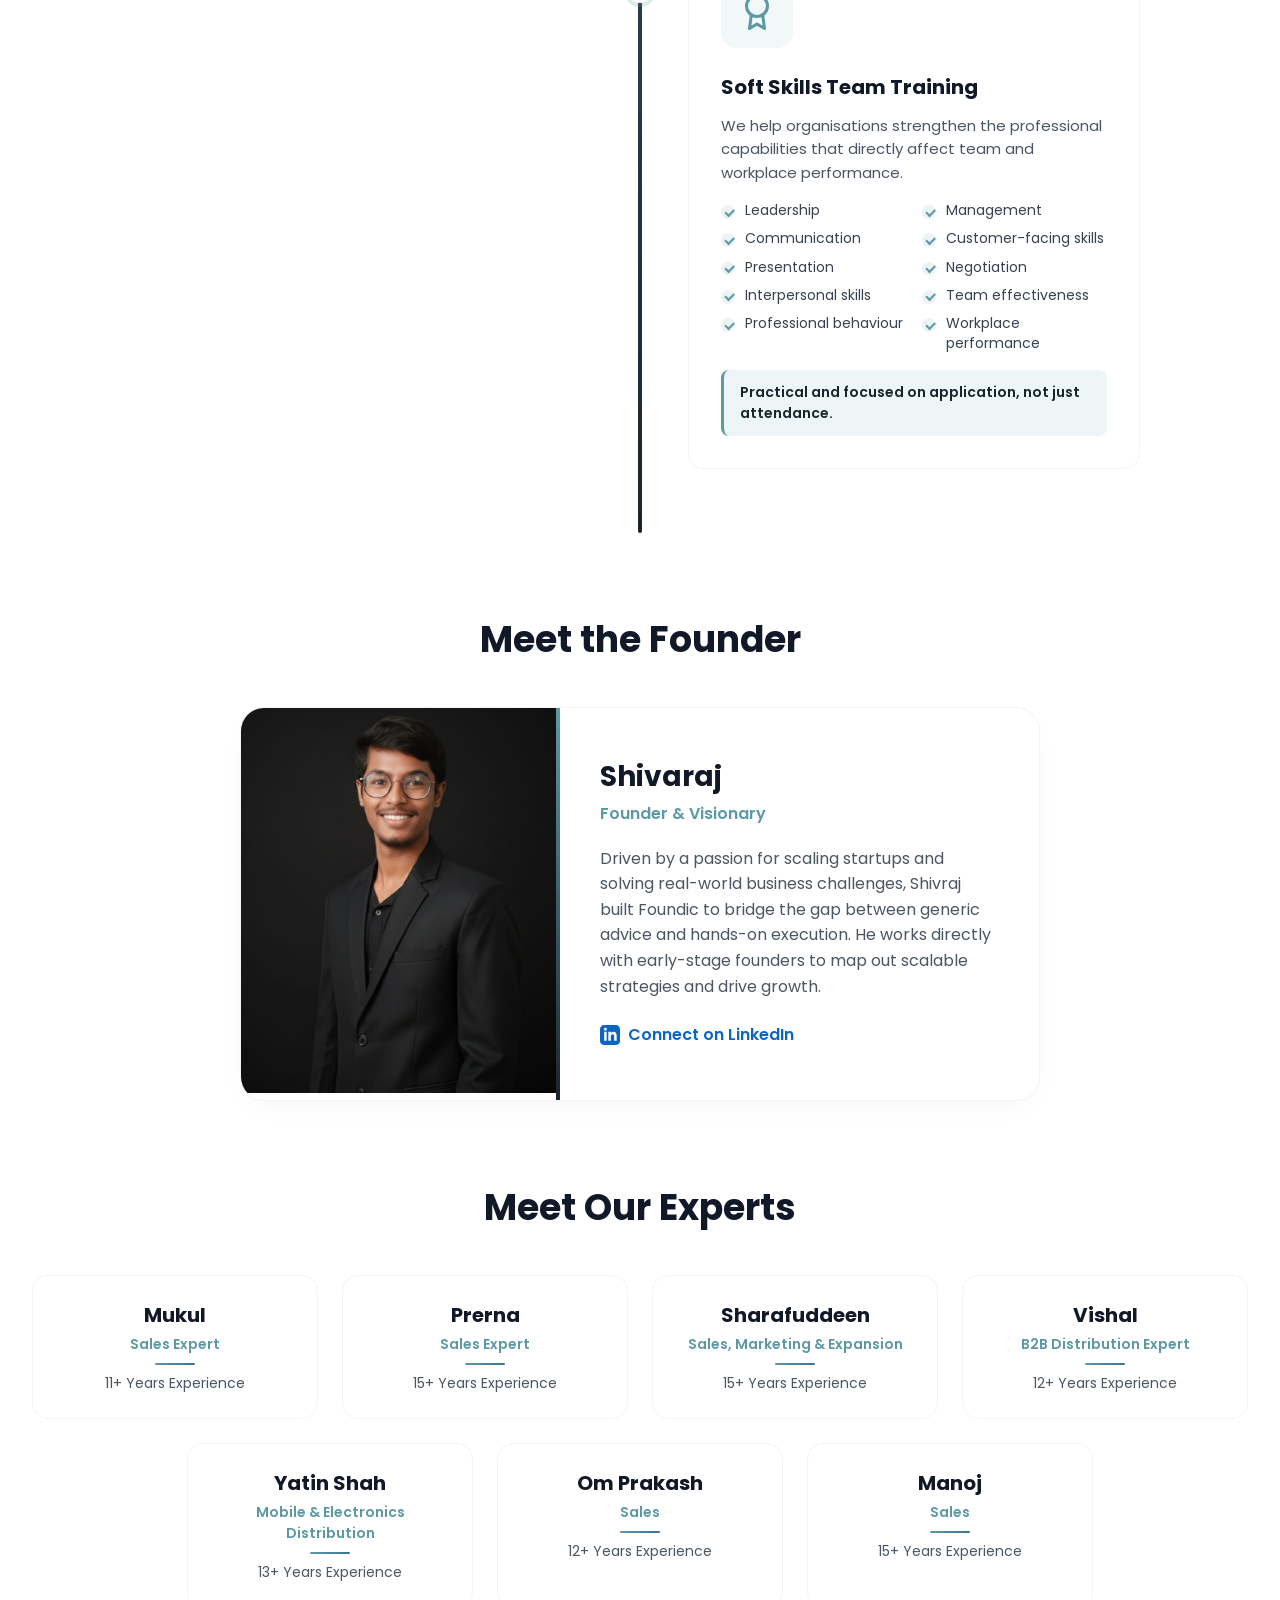
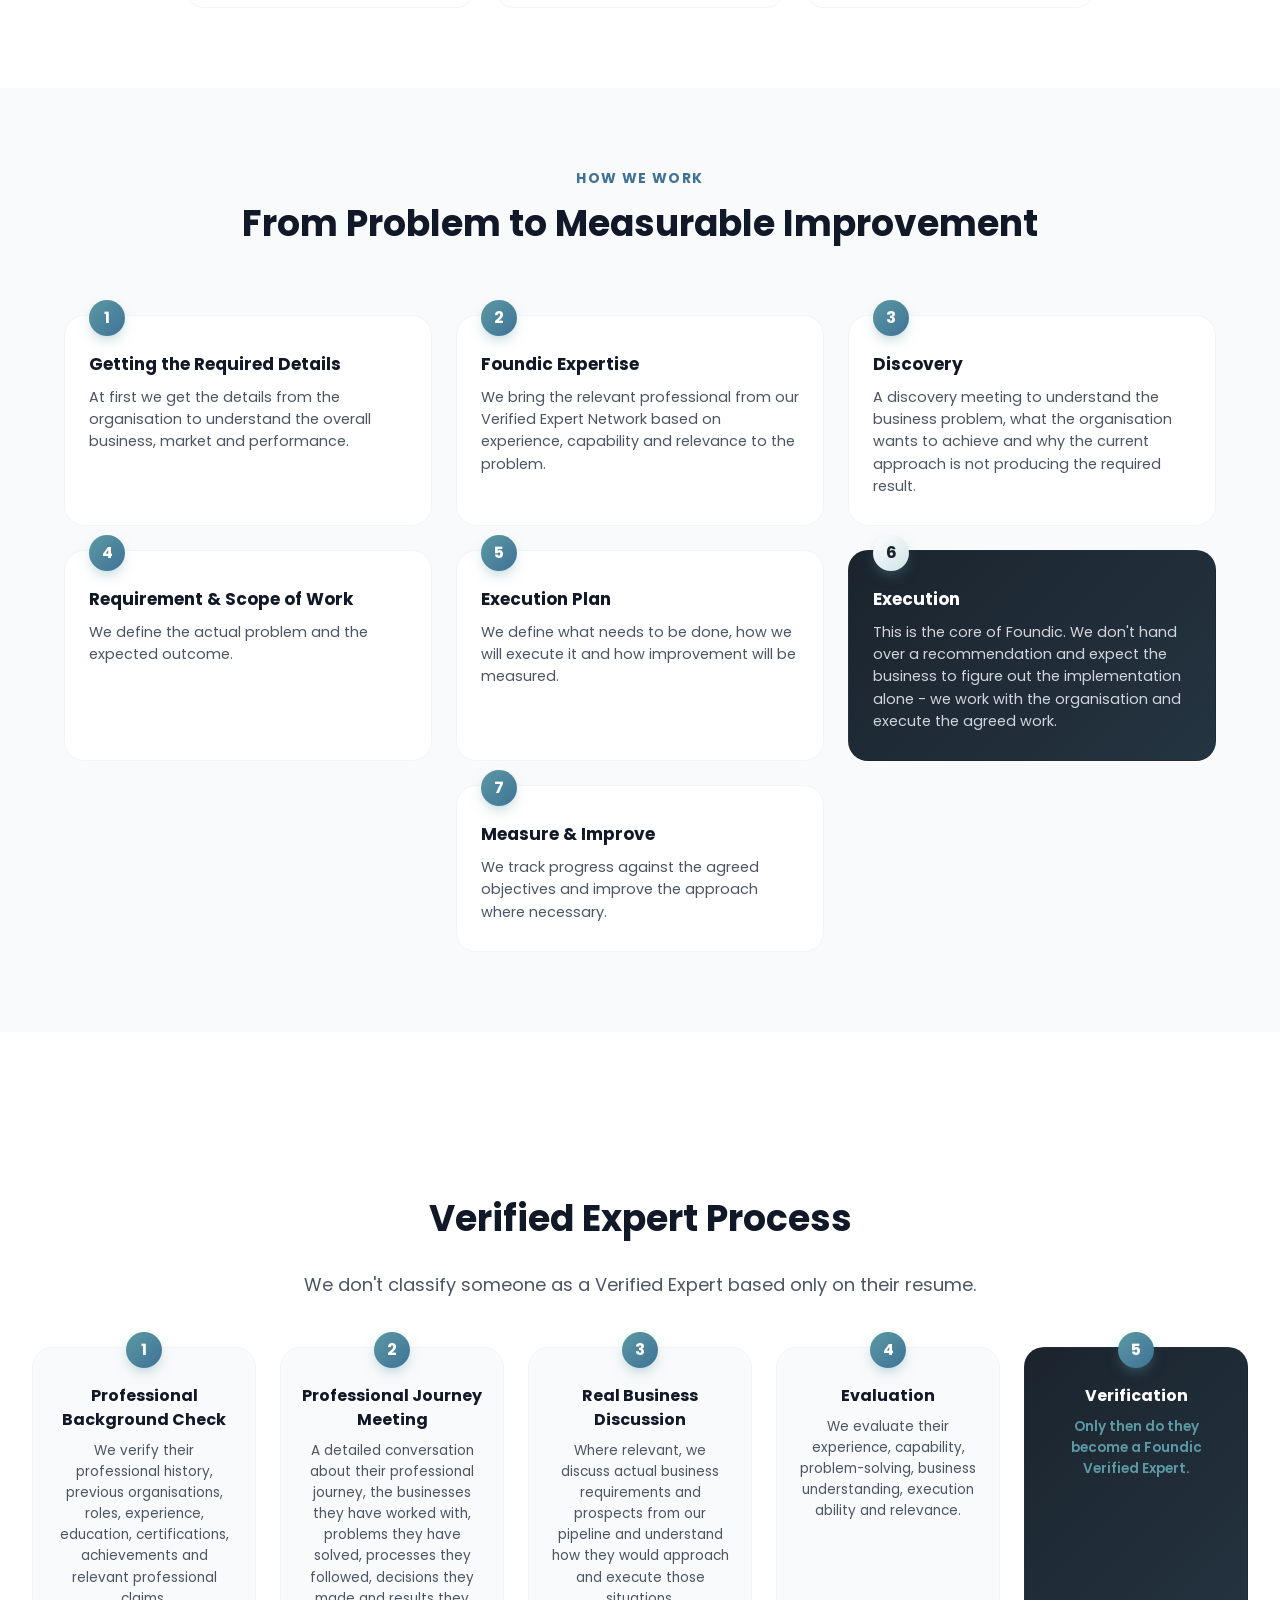
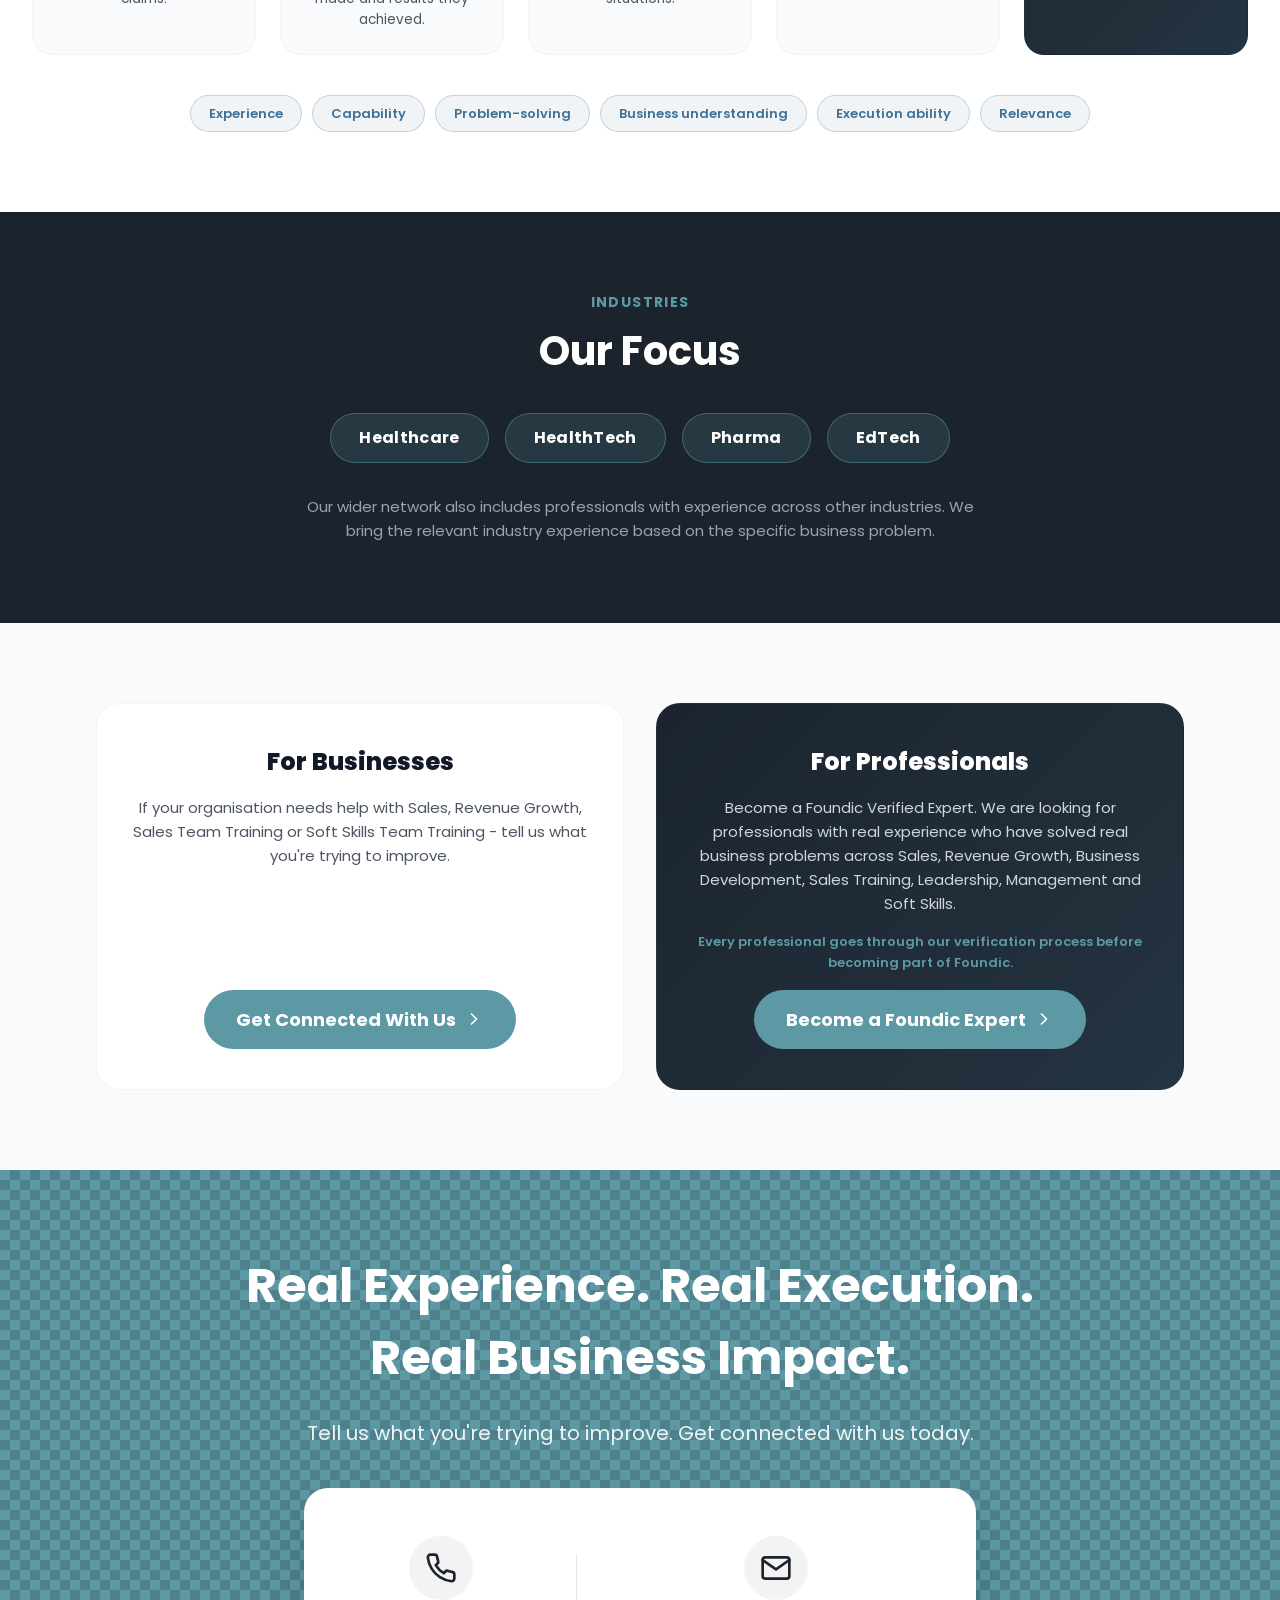
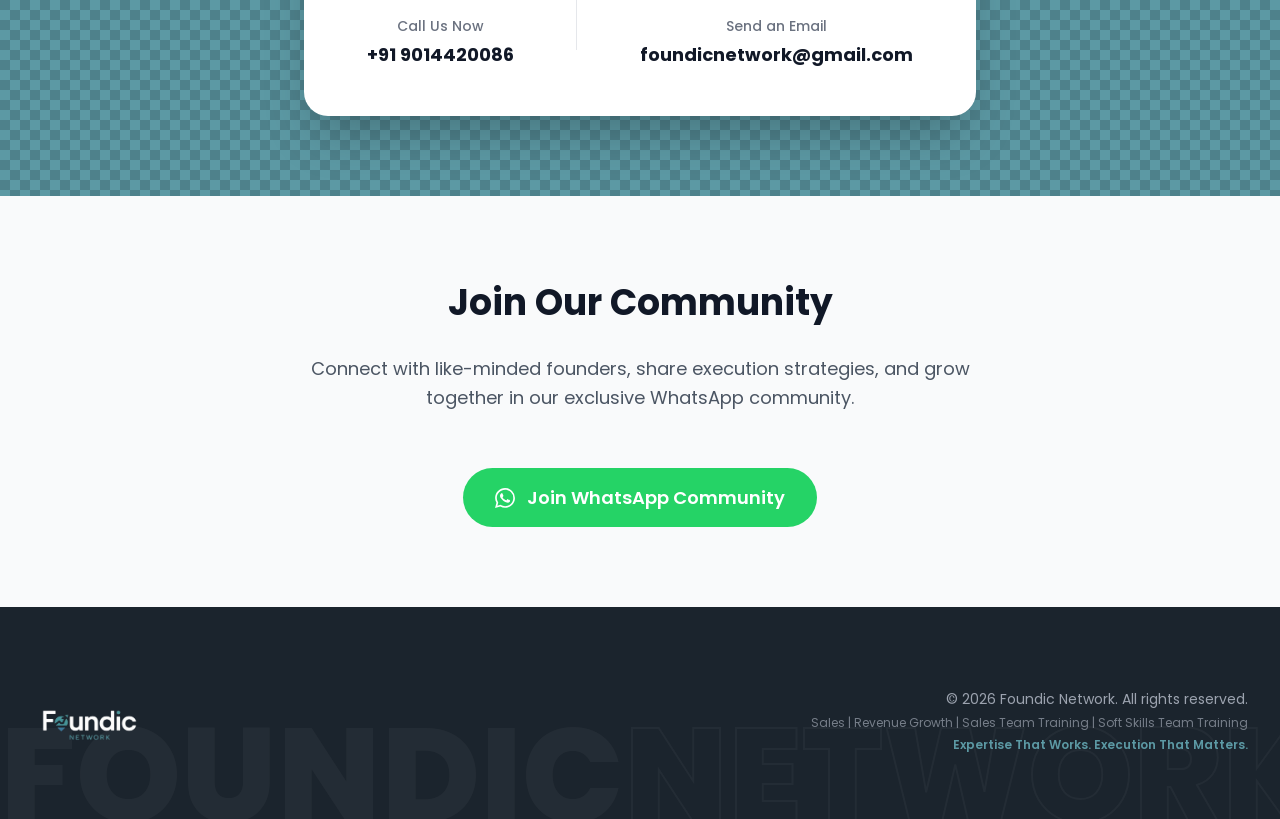
==== commit 699701e4: "Fix stat counter layout - keep number and suffix on same line" ====
--- a/index.html
+++ b/index.html
@@ -130,25 +130,35 @@
         <div class="container">
             <div class="stats-grid">
                 <div class="stat-item animate-up">
-                    <div class="stat-number" data-target="7">0</div>
-                    <div class="stat-suffix">+</div>
+                    <div class="stat-value">
+                        <span class="stat-number" data-target="7">0</span>
+                        <span class="stat-suffix">+</span>
+                    </div>
                     <div class="stat-label">Verified Experts</div>
                 </div>
                 <div class="stat-item animate-up delay-100">
-                    <div class="stat-number" data-target="4">0</div>
+                    <div class="stat-value">
+                        <span class="stat-number" data-target="4">0</span>
+                    </div>
                     <div class="stat-label">Core Areas of Expertise</div>
                 </div>
                 <div class="stat-item animate-up delay-200">
-                    <div class="stat-number" data-target="15">0</div>
-                    <div class="stat-suffix">+</div>
+                    <div class="stat-value">
+                        <span class="stat-number" data-target="15">0</span>
+                        <span class="stat-suffix">+</span>
+                    </div>
                     <div class="stat-label">Years of Top Experience</div>
                 </div>
                 <div class="stat-item animate-up delay-300">
-                    <div class="stat-number" data-target="4">0</div>
+                    <div class="stat-value">
+                        <span class="stat-number" data-target="4">0</span>
+                    </div>
                     <div class="stat-label">Industries Focused On</div>
                 </div>
                 <div class="stat-item animate-up delay-400">
-                    <div class="stat-number" data-target="5">0</div>
+                    <div class="stat-value">
+                        <span class="stat-number" data-target="5">0</span>
+                    </div>
                     <div class="stat-label">Step Verification Process</div>
                 </div>
             </div>
--- a/styles.css
+++ b/styles.css
@@ -2680,12 +2680,18 @@
     gap: 0.25rem;
 }
 
+.stat-value {
+    display: flex;
+    align-items: baseline;
+    justify-content: center;
+    line-height: 1;
+}
+
 .stat-number {
     font-size: 3rem;
     font-weight: 800;
     color: var(--teal);
     line-height: 1;
-    display: inline;
 }
 
 @media (min-width: 768px) {
@@ -2695,16 +2701,15 @@
 }
 
 .stat-suffix {
-    font-size: 3rem;
-    font-weight: 800;
-    color: var(--teal);
+    font-size: inherit;
+    font-weight: inherit;
+    color: inherit;
     line-height: 1;
-    display: inline;
 }
 
 @media (min-width: 768px) {
     .stat-suffix {
-        font-size: 3.5rem;
+        font-size: inherit;
     }
 }
 
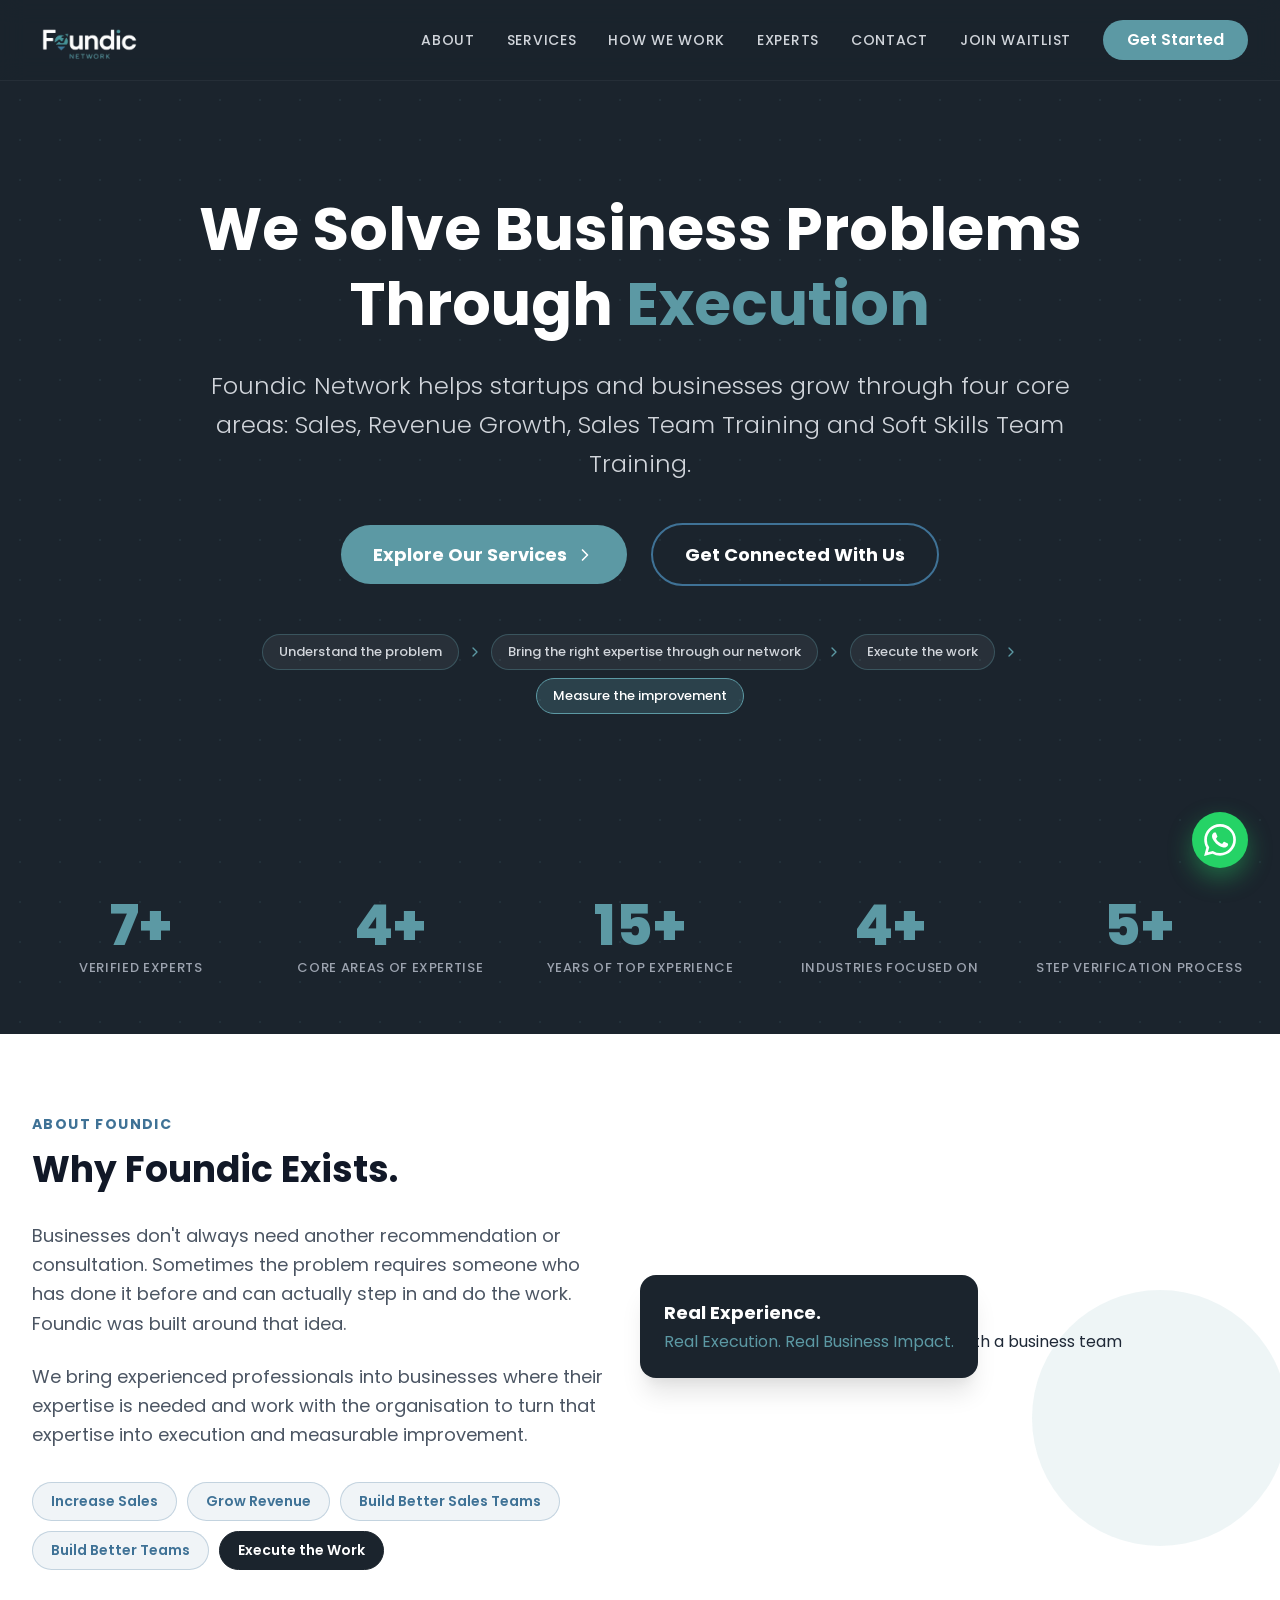
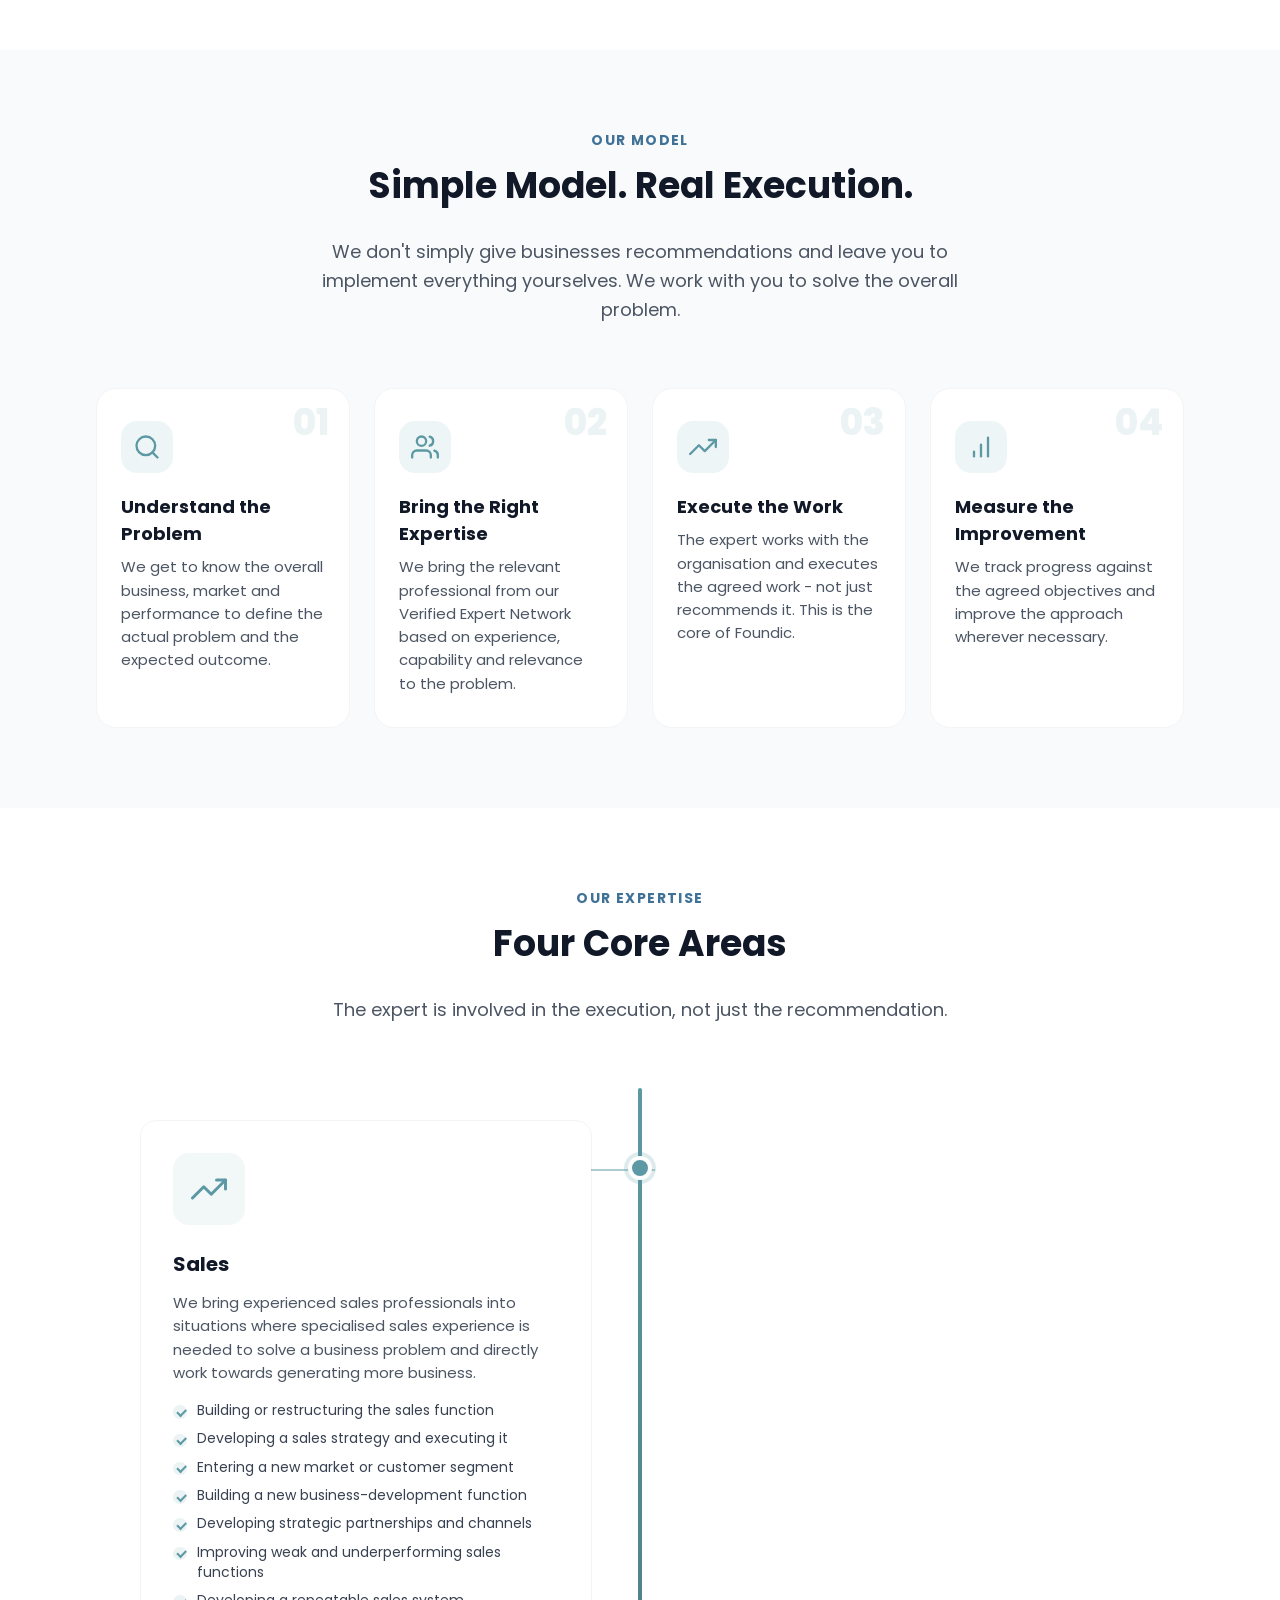
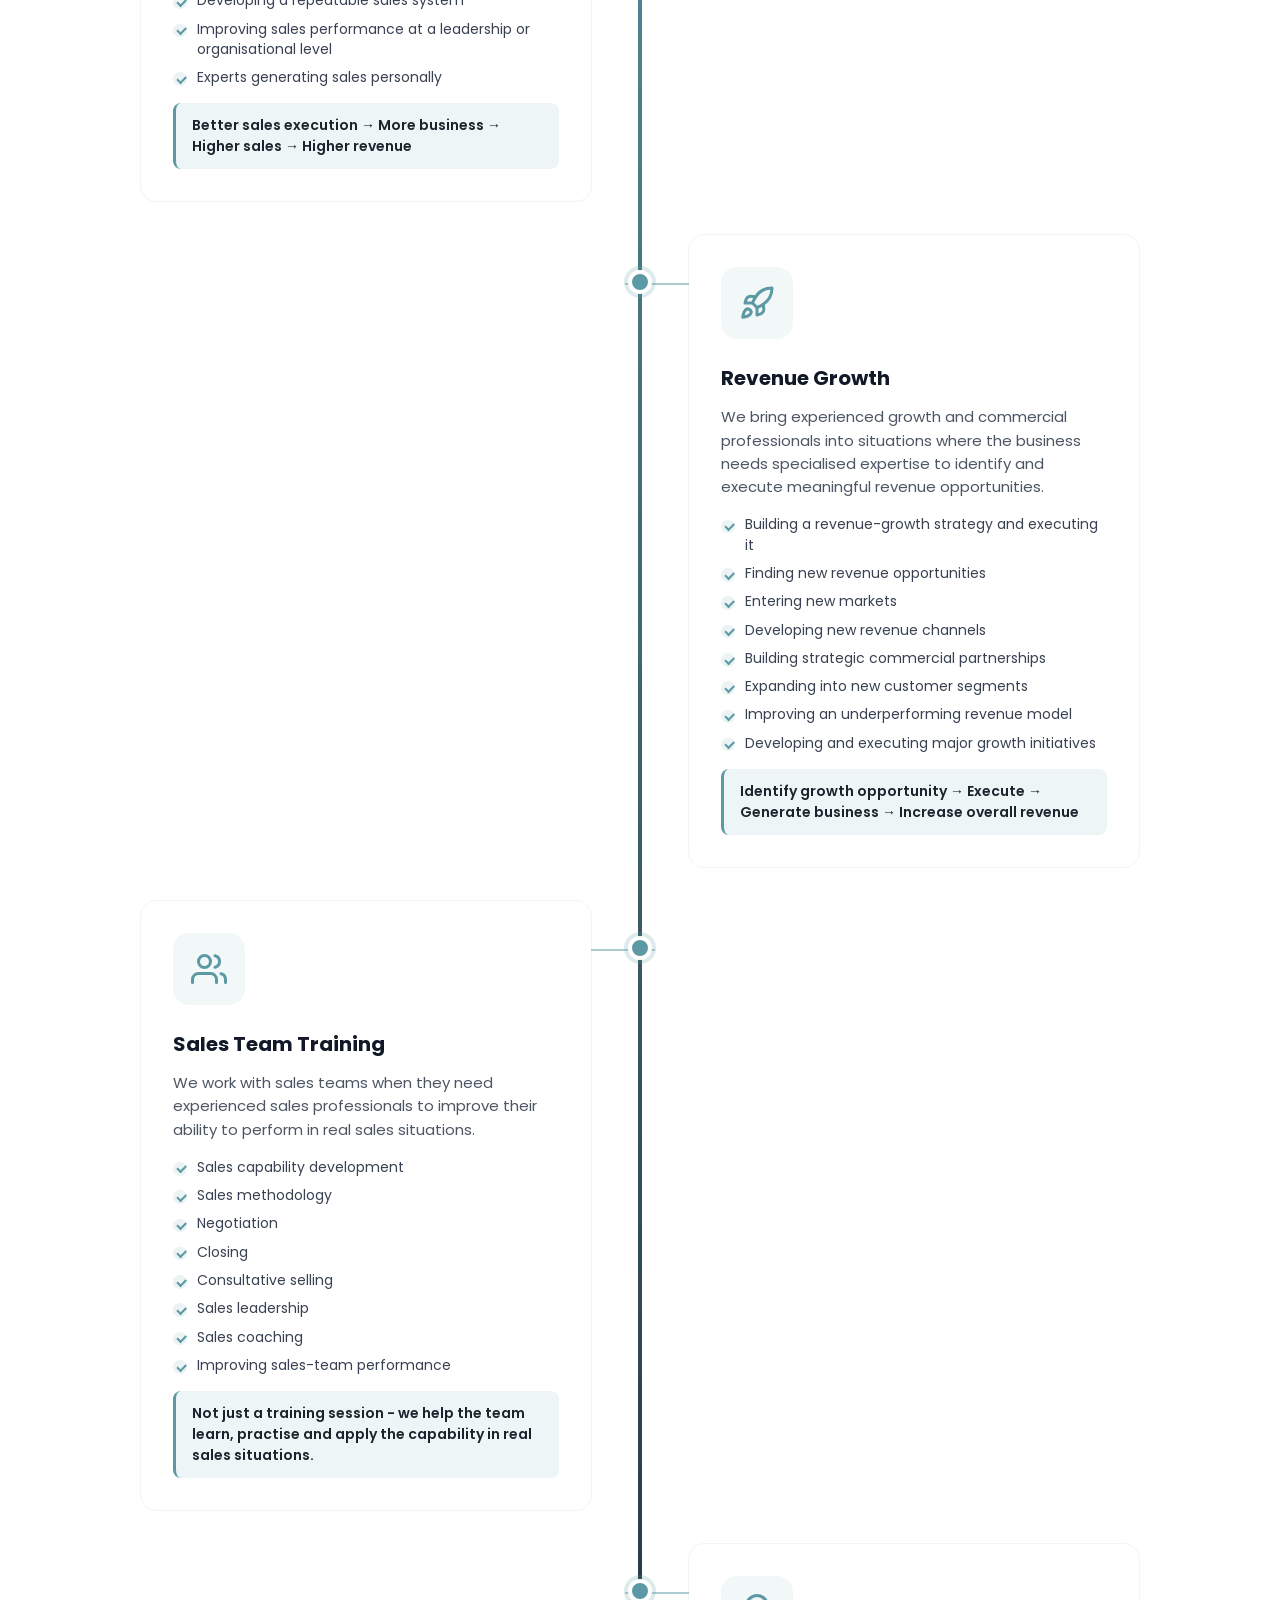
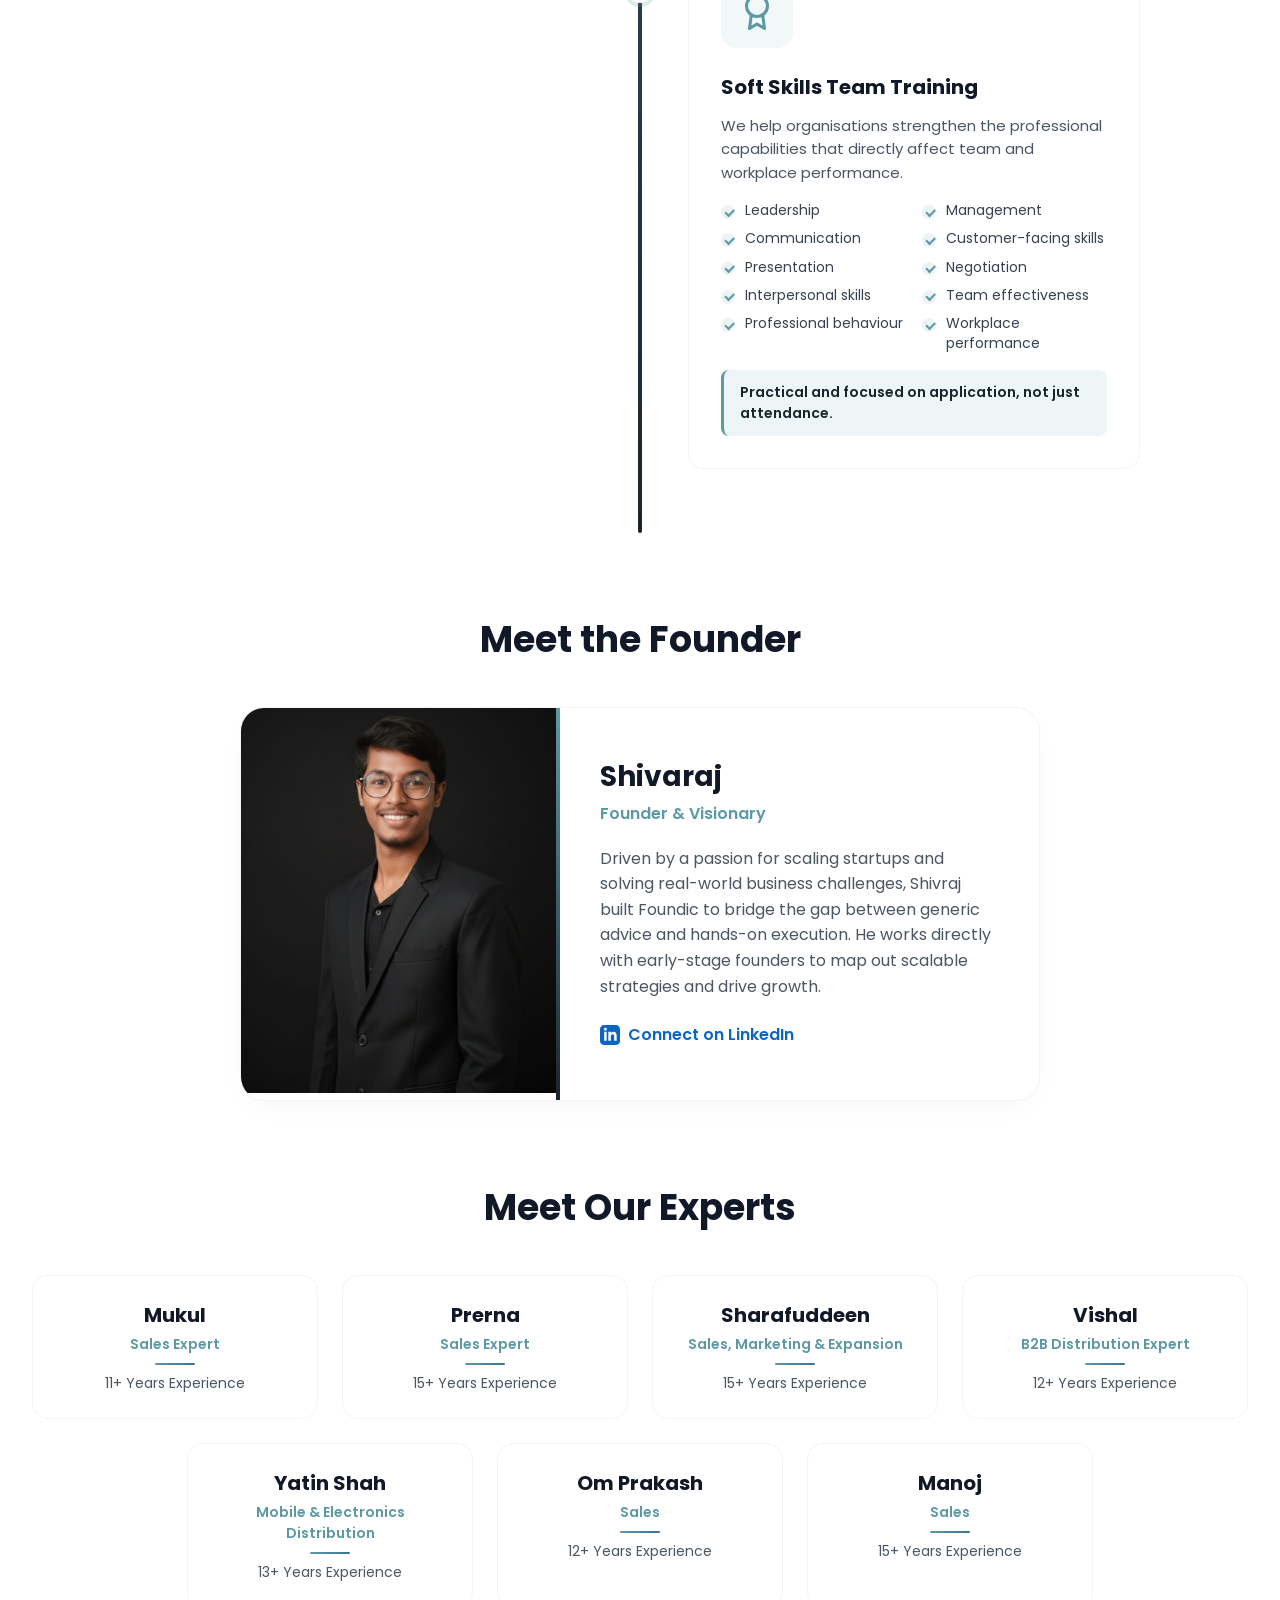
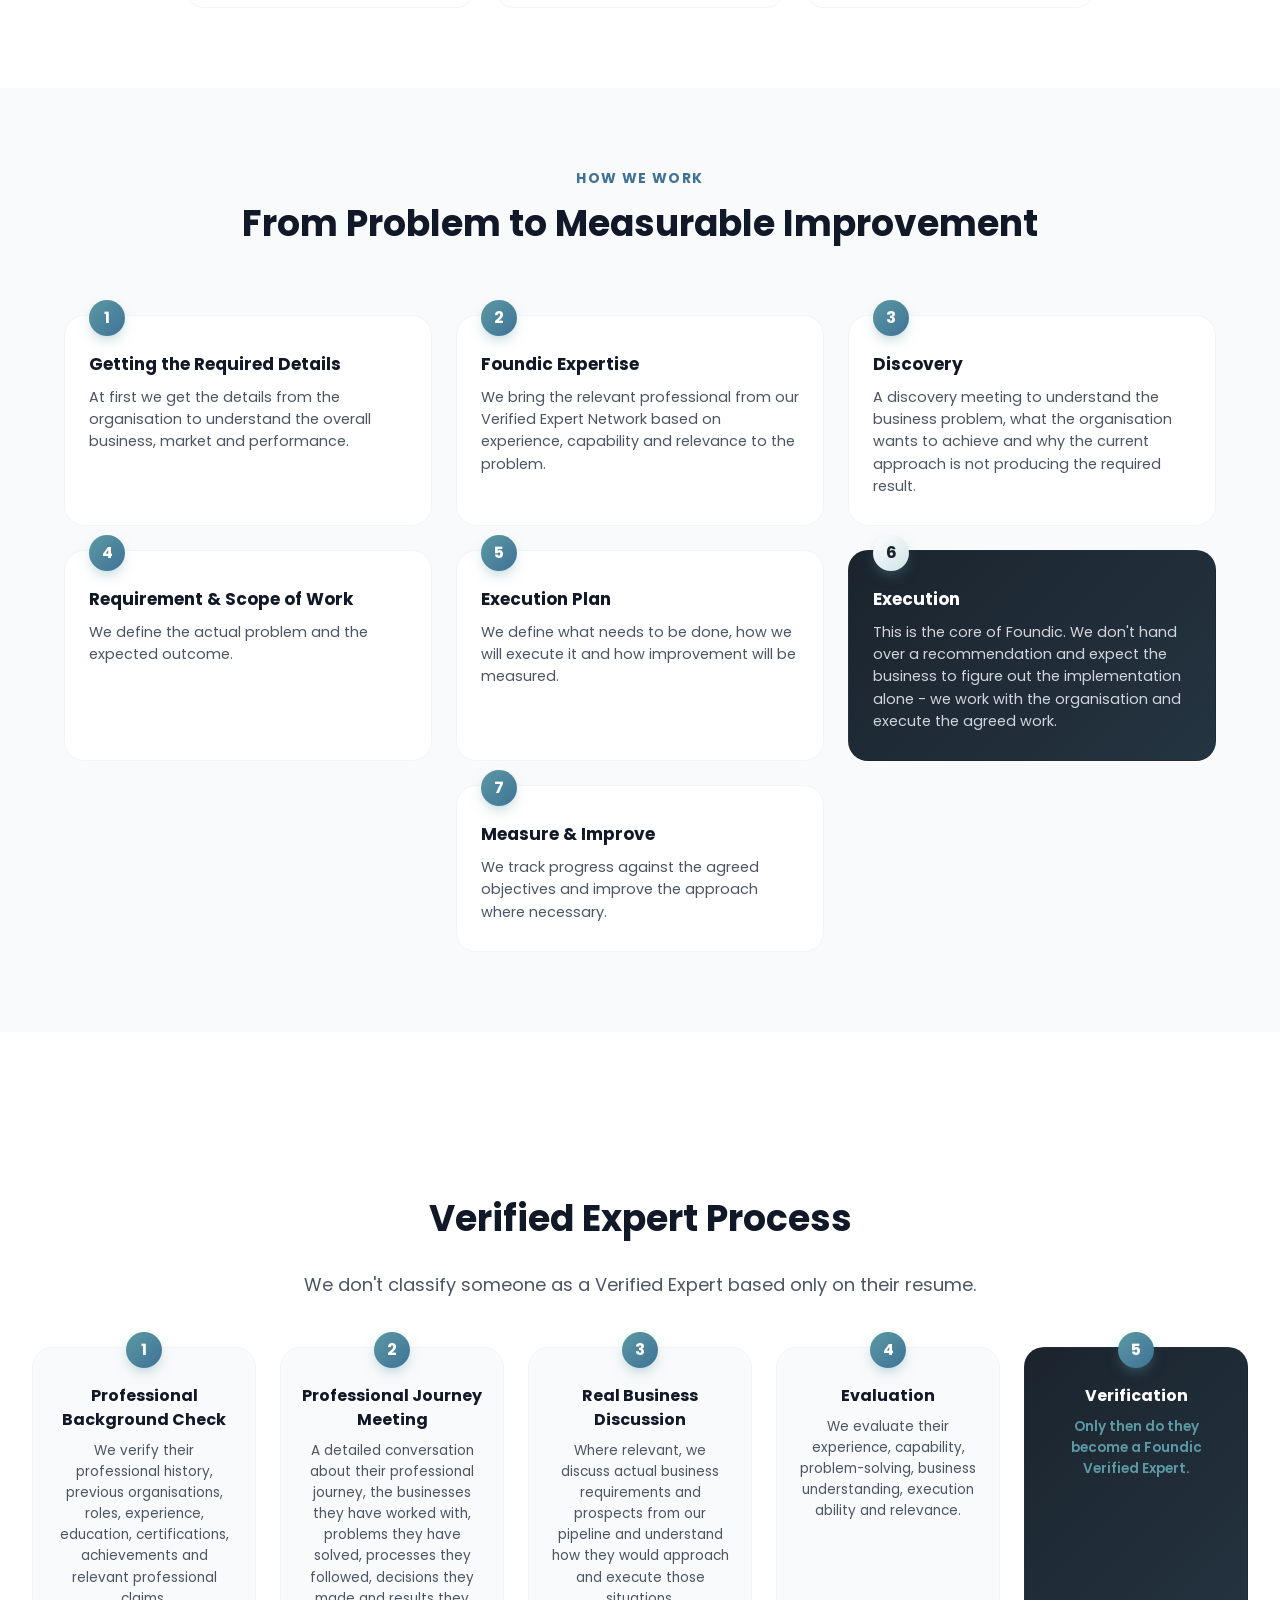
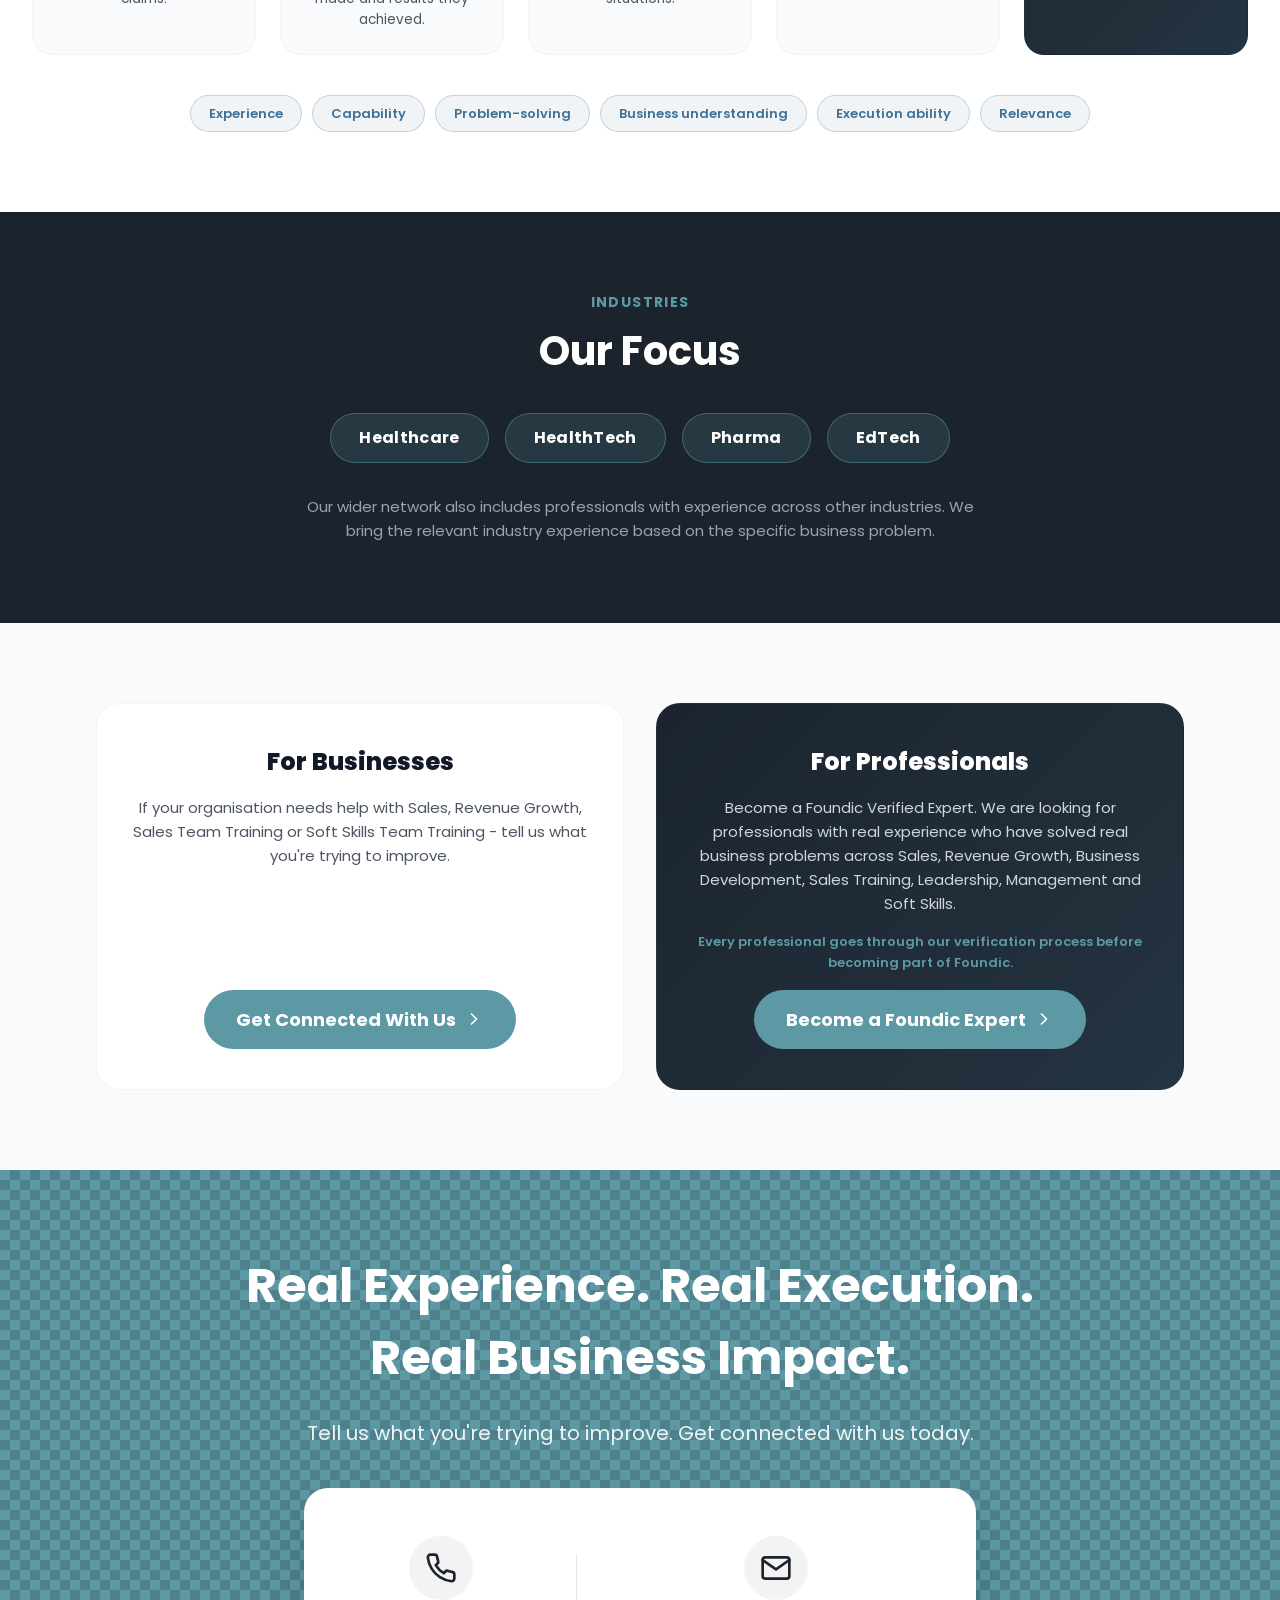
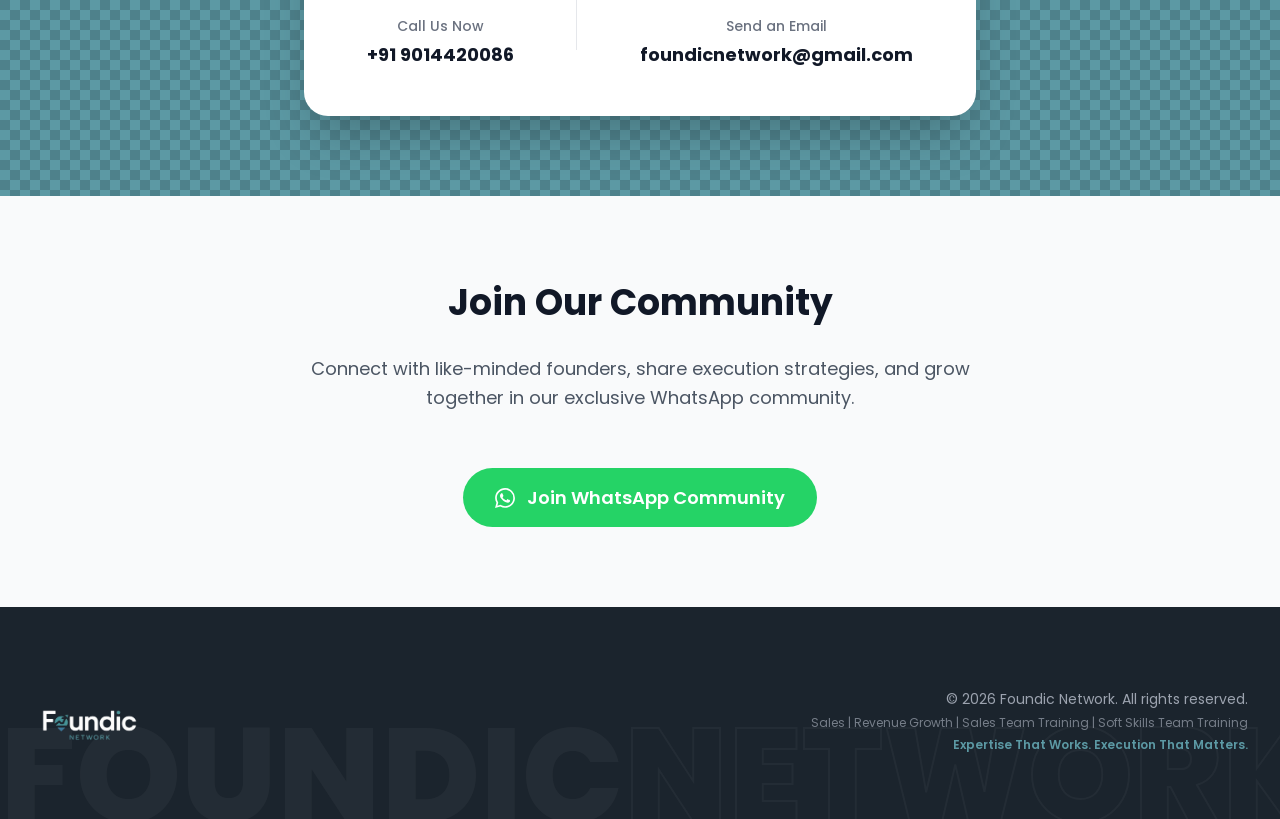
==== commit 7bfbd69a: "Add + suffix to all stat counters with proper sizing" ====
--- a/index.html
+++ b/index.html
@@ -139,6 +139,7 @@
                 <div class="stat-item animate-up delay-100">
                     <div class="stat-value">
                         <span class="stat-number" data-target="4">0</span>
+                        <span class="stat-suffix">+</span>
                     </div>
                     <div class="stat-label">Core Areas of Expertise</div>
                 </div>
@@ -152,12 +153,14 @@
                 <div class="stat-item animate-up delay-300">
                     <div class="stat-value">
                         <span class="stat-number" data-target="4">0</span>
+                        <span class="stat-suffix">+</span>
                     </div>
                     <div class="stat-label">Industries Focused On</div>
                 </div>
                 <div class="stat-item animate-up delay-400">
                     <div class="stat-value">
                         <span class="stat-number" data-target="5">0</span>
+                        <span class="stat-suffix">+</span>
                     </div>
                     <div class="stat-label">Step Verification Process</div>
                 </div>
--- a/styles.css
+++ b/styles.css
@@ -2701,15 +2701,15 @@
 }
 
 .stat-suffix {
-    font-size: inherit;
-    font-weight: inherit;
-    color: inherit;
+    font-size: 3rem;
+    font-weight: 800;
+    color: var(--teal);
     line-height: 1;
 }
 
 @media (min-width: 768px) {
     .stat-suffix {
-        font-size: inherit;
+        font-size: 3.5rem;
     }
 }
 
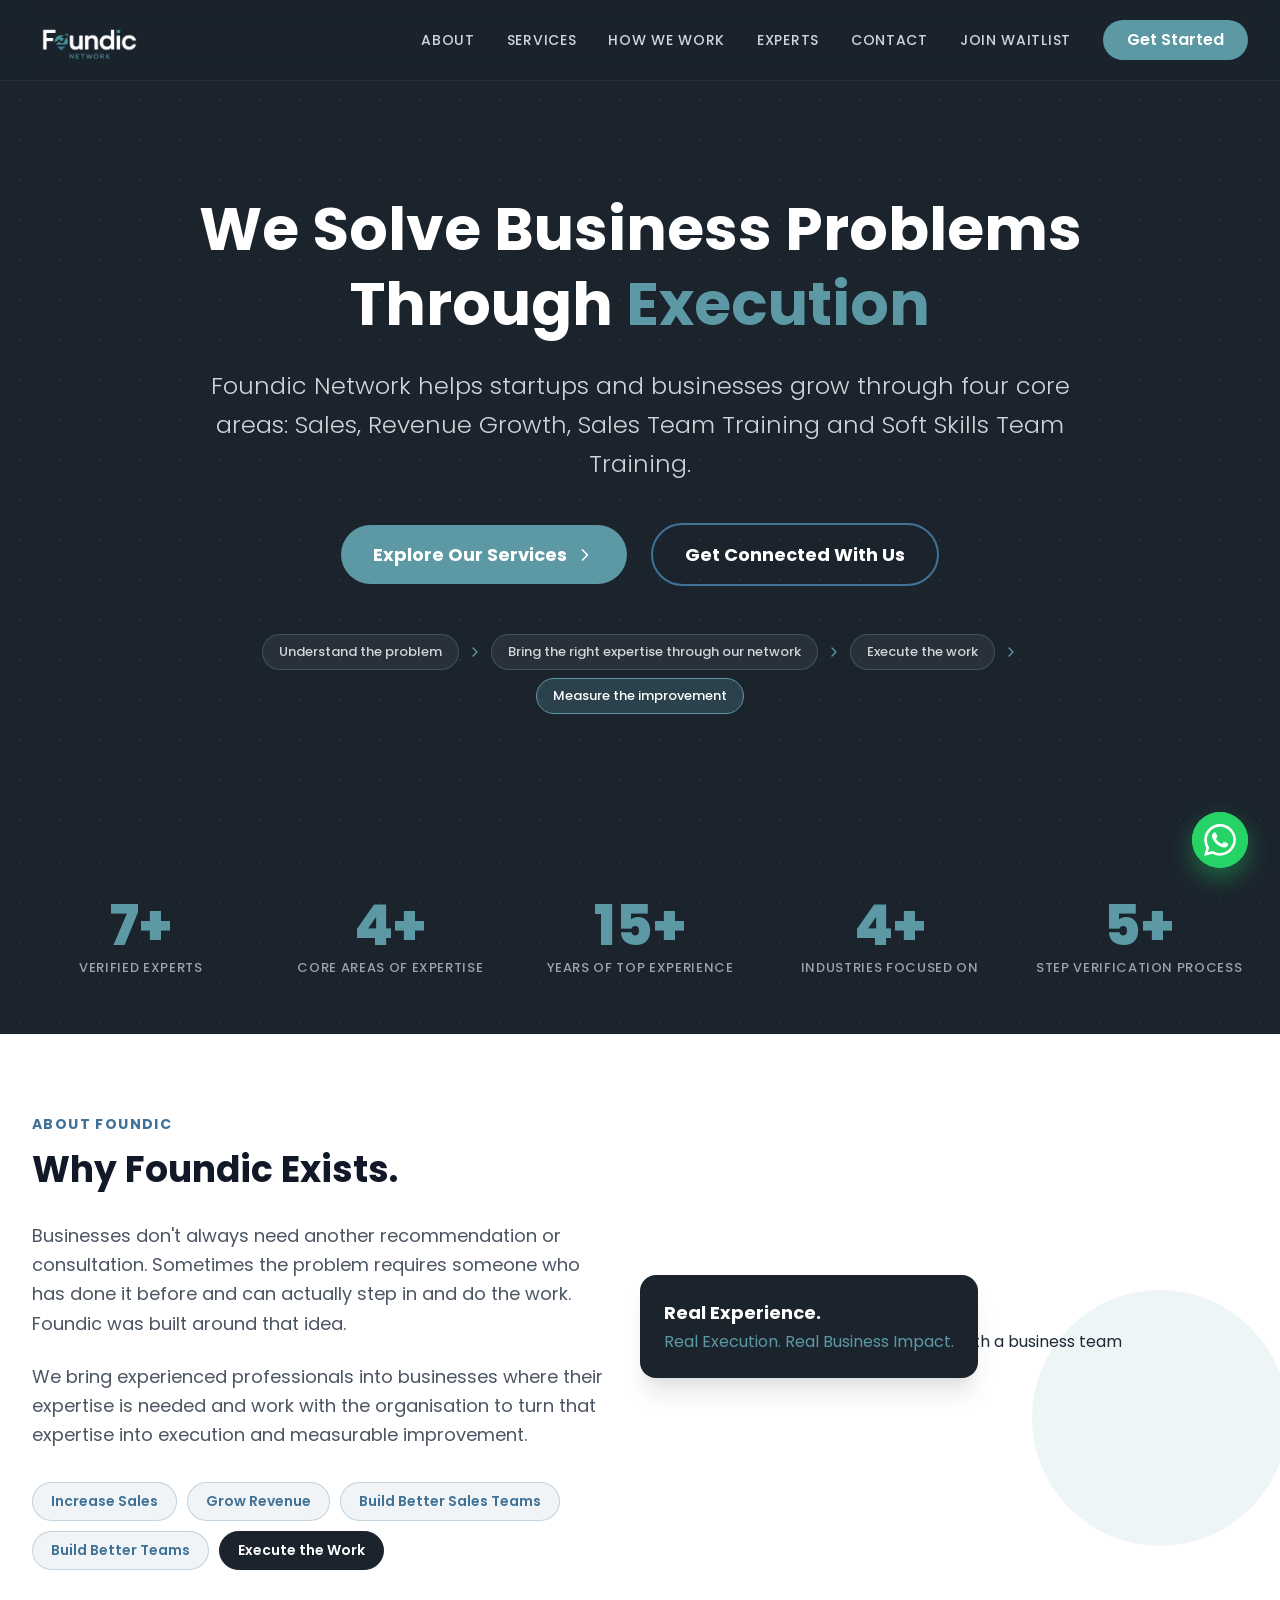
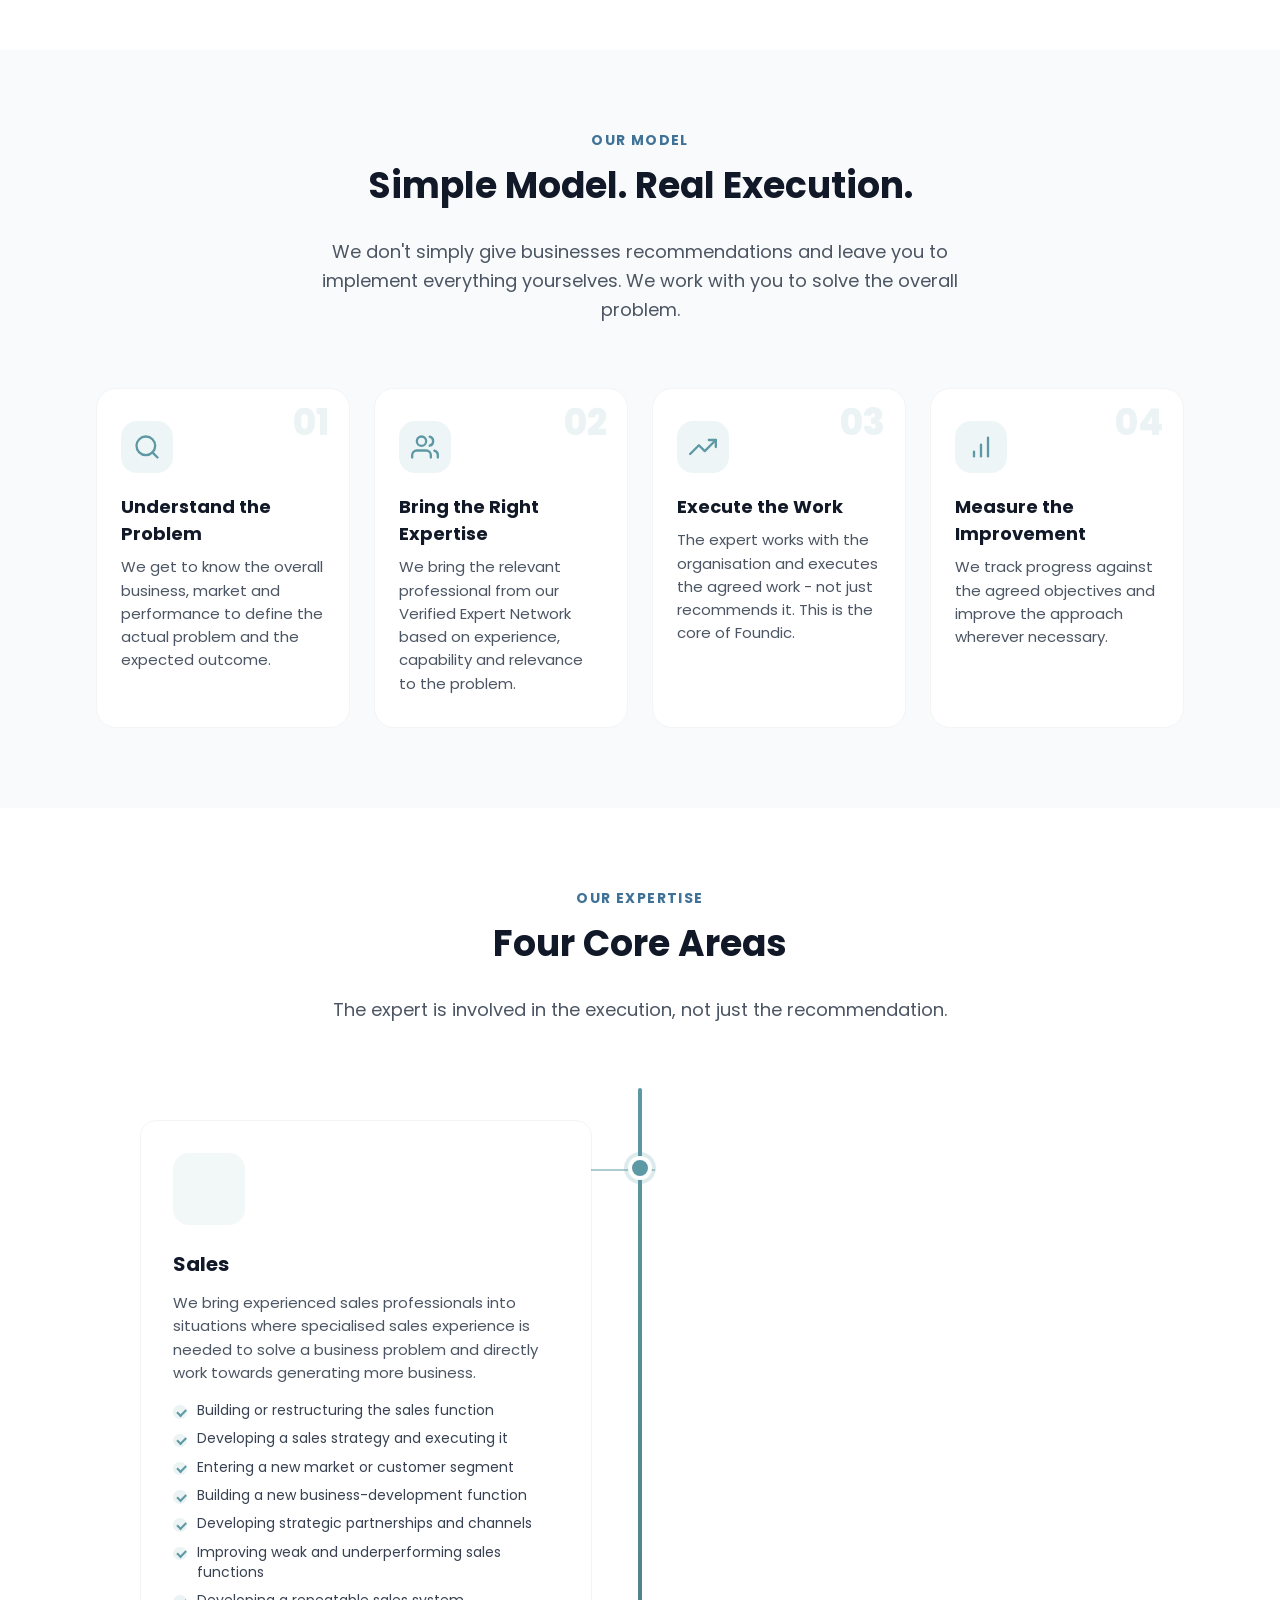
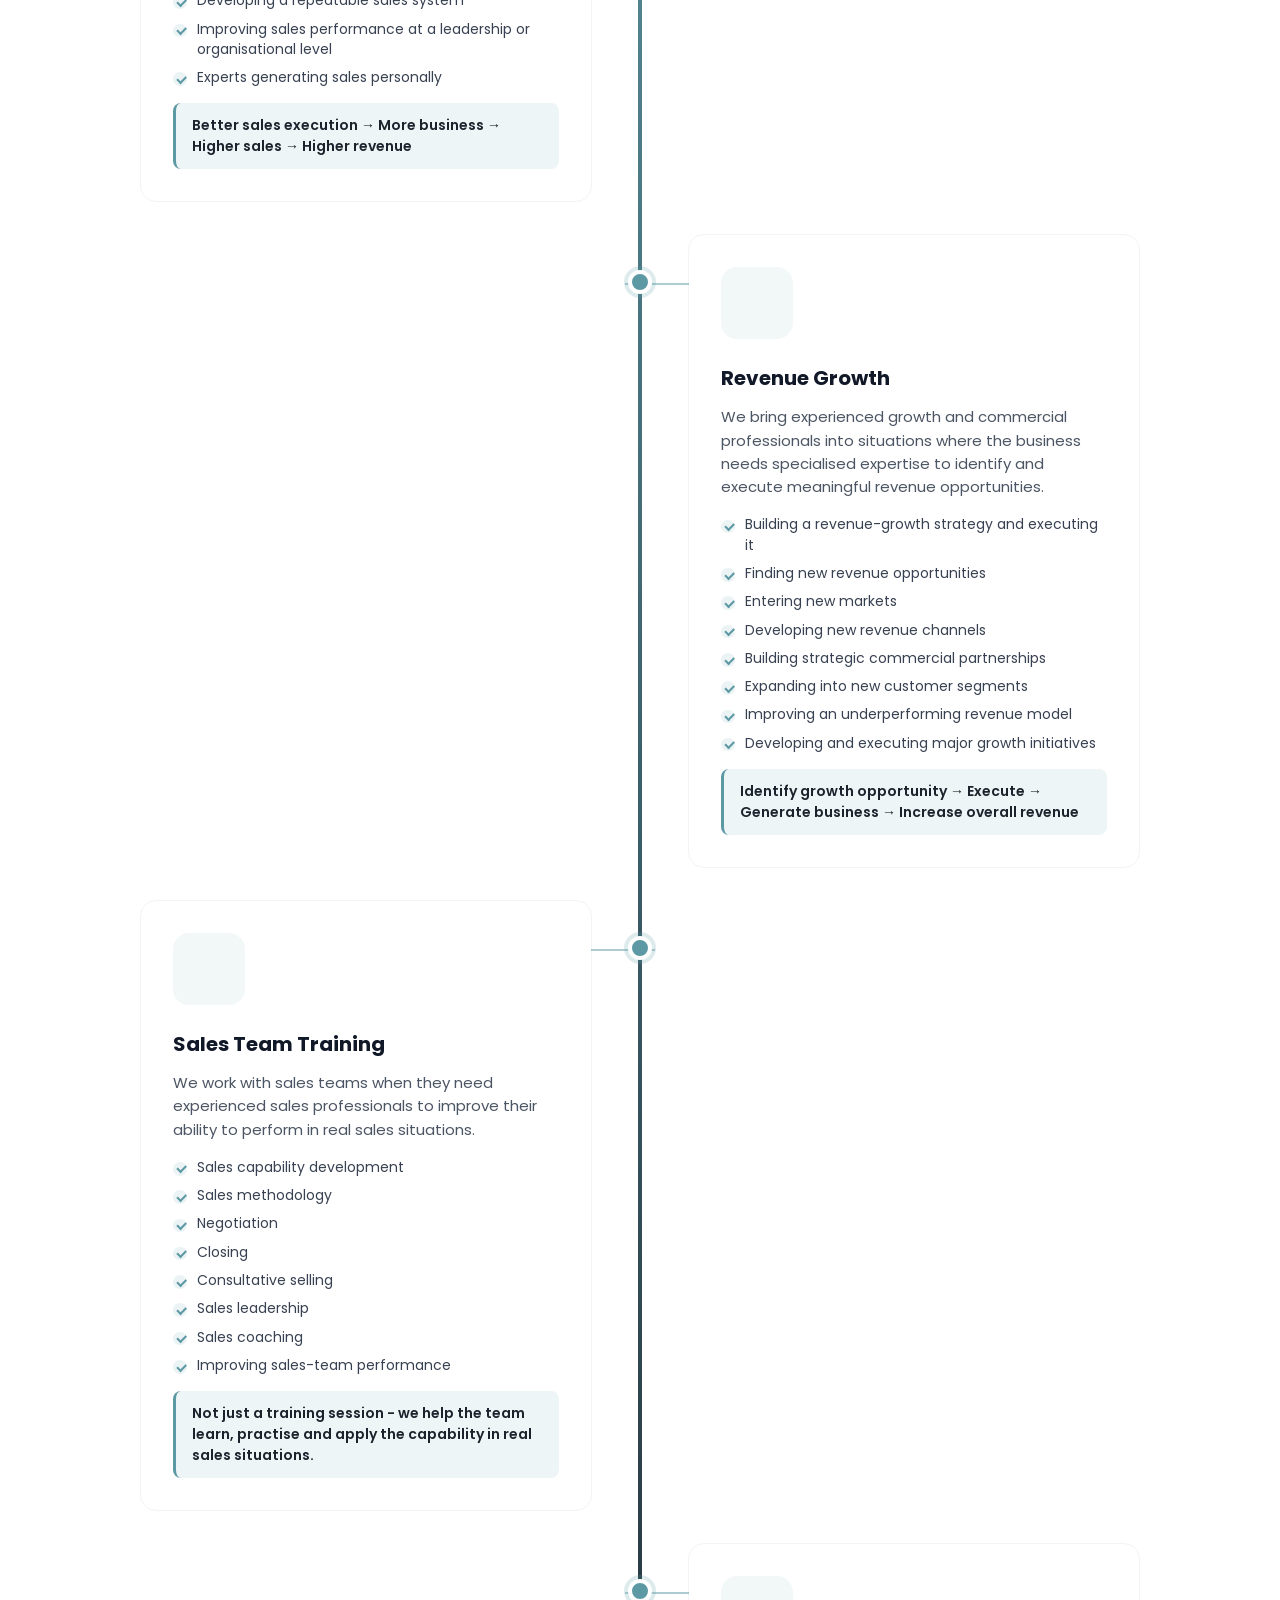
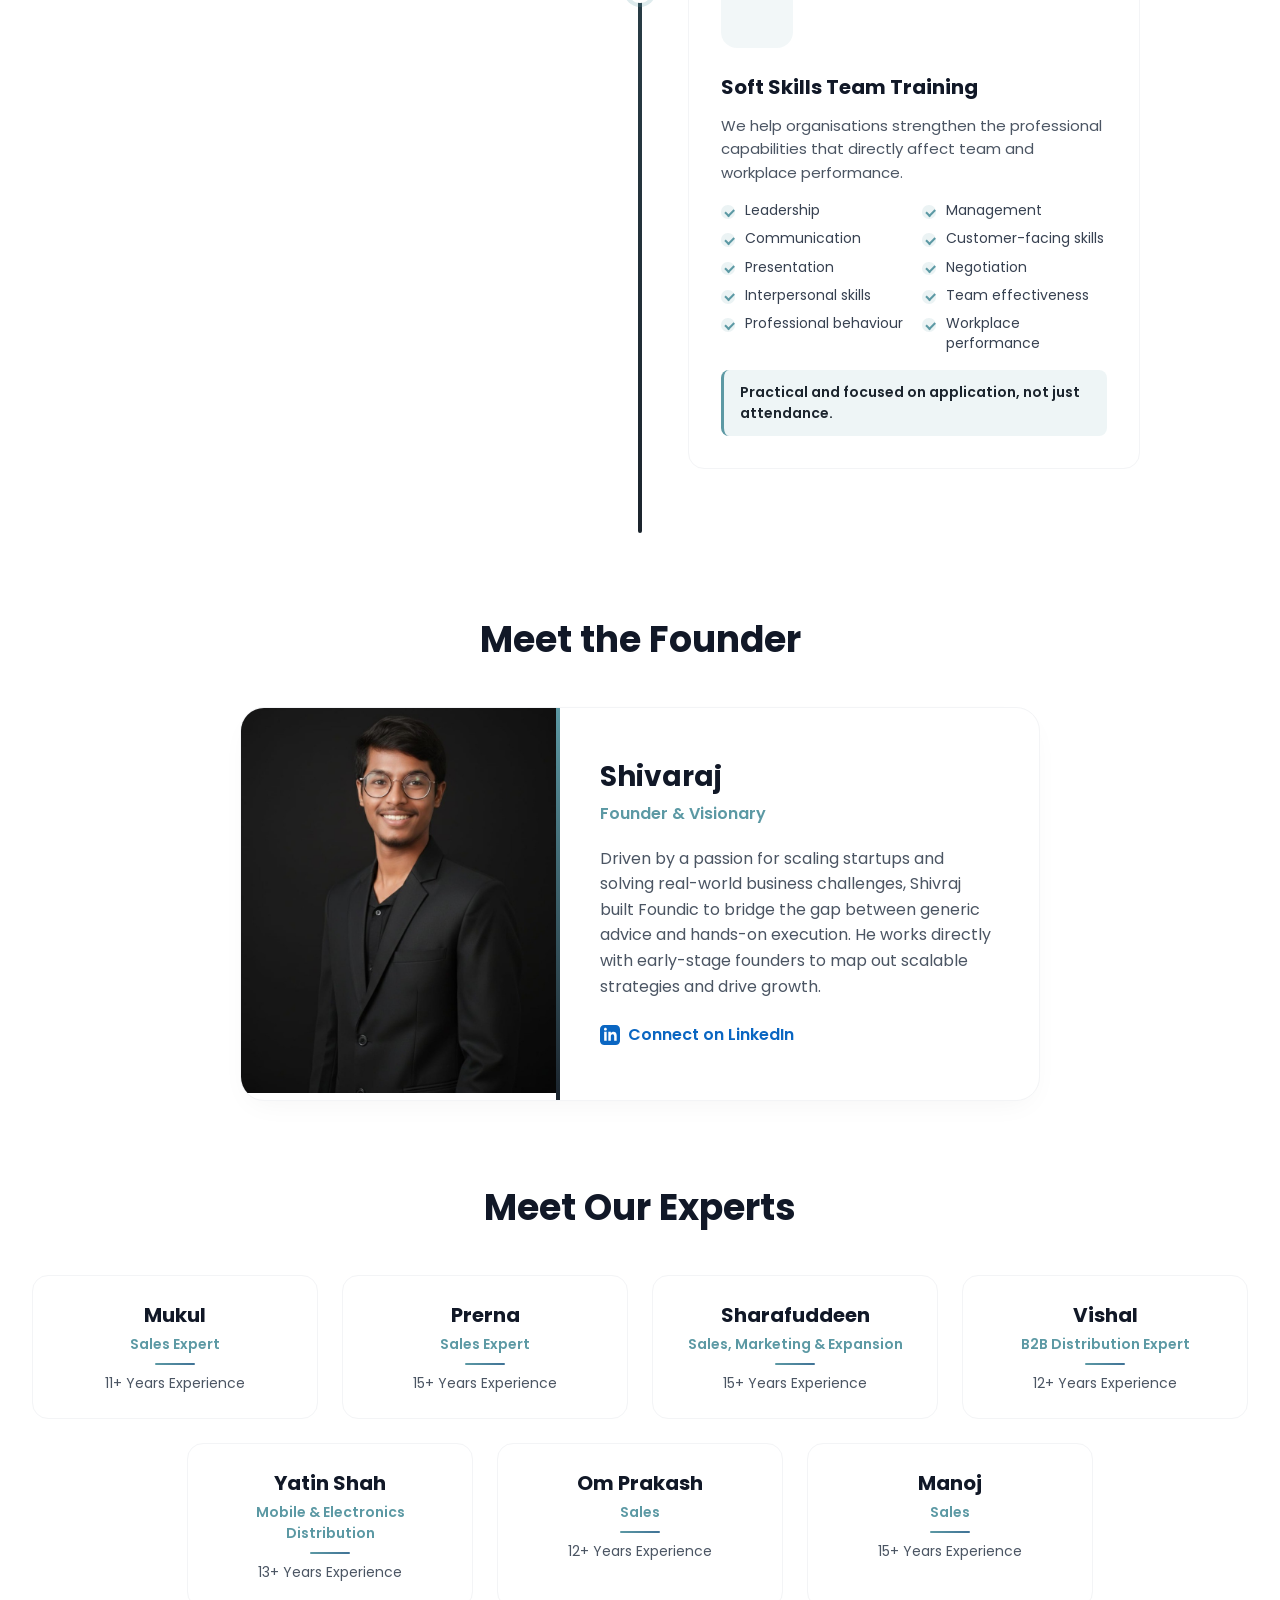
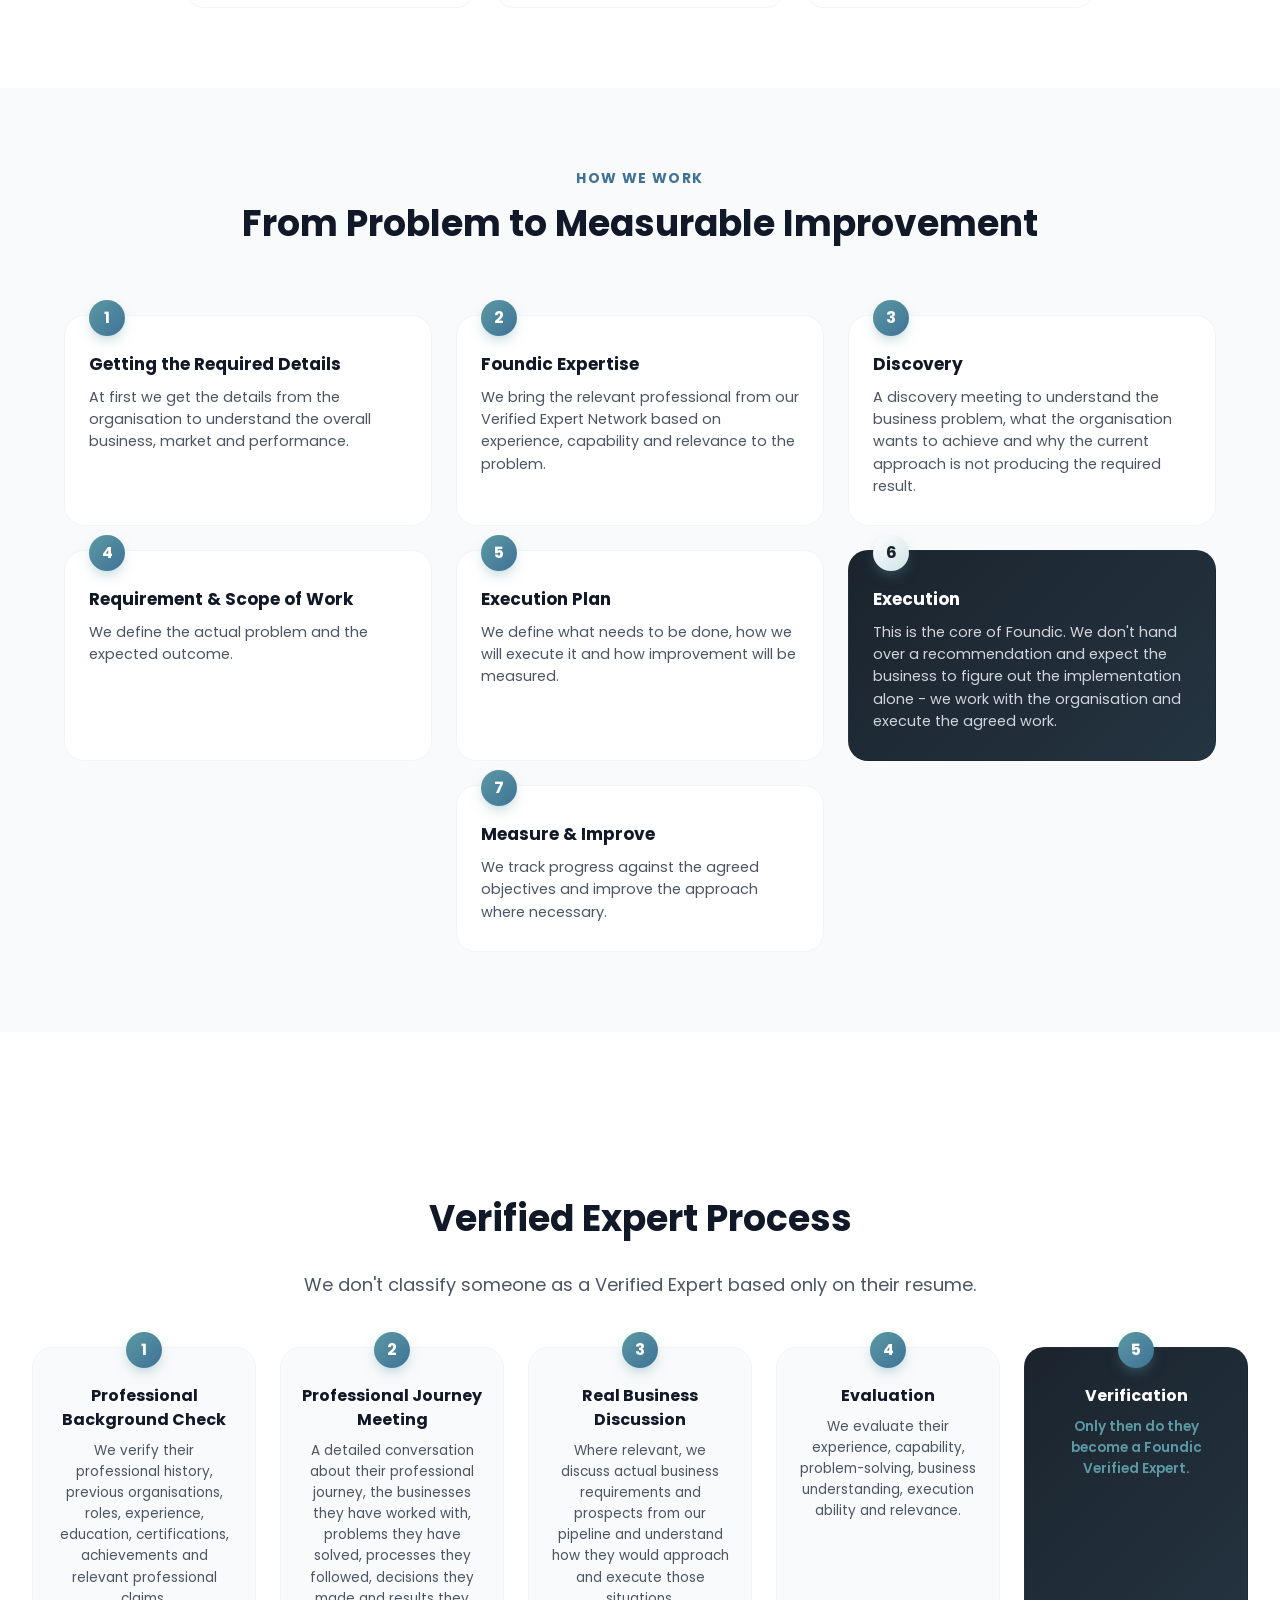
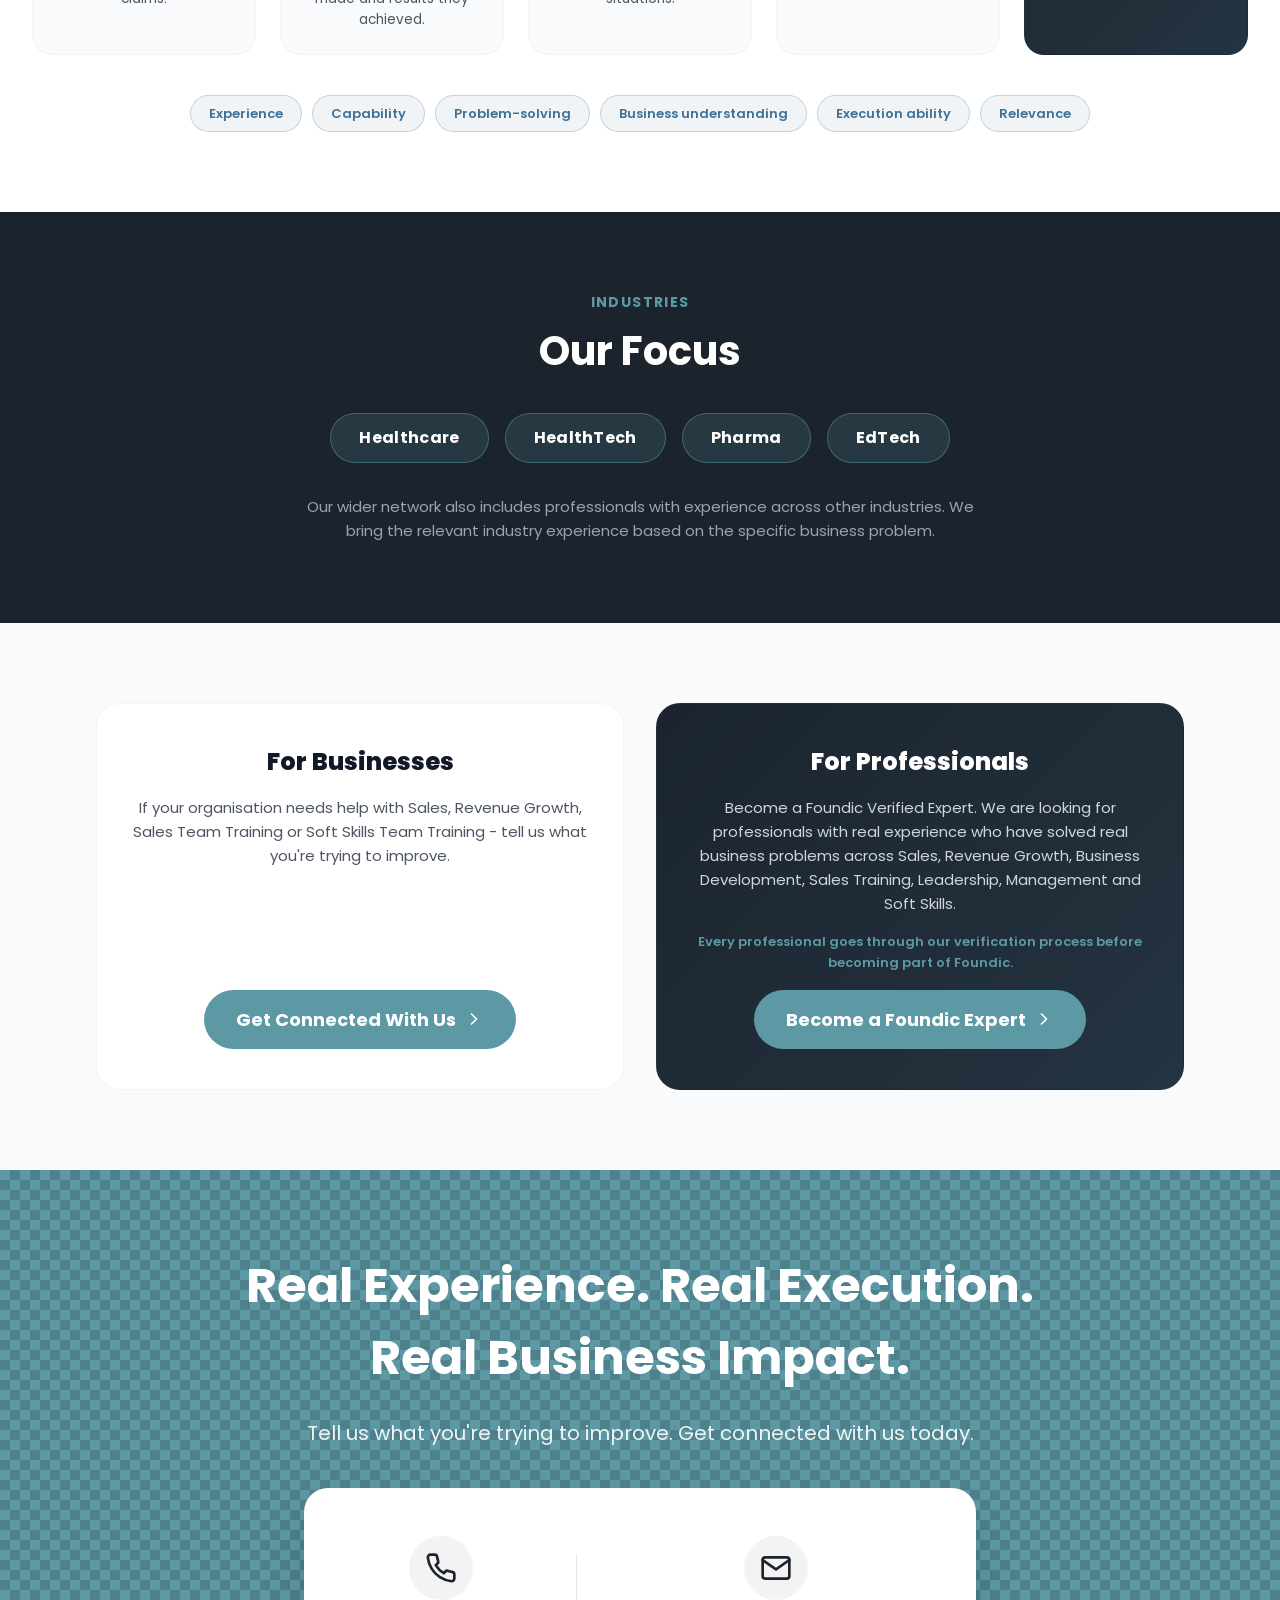
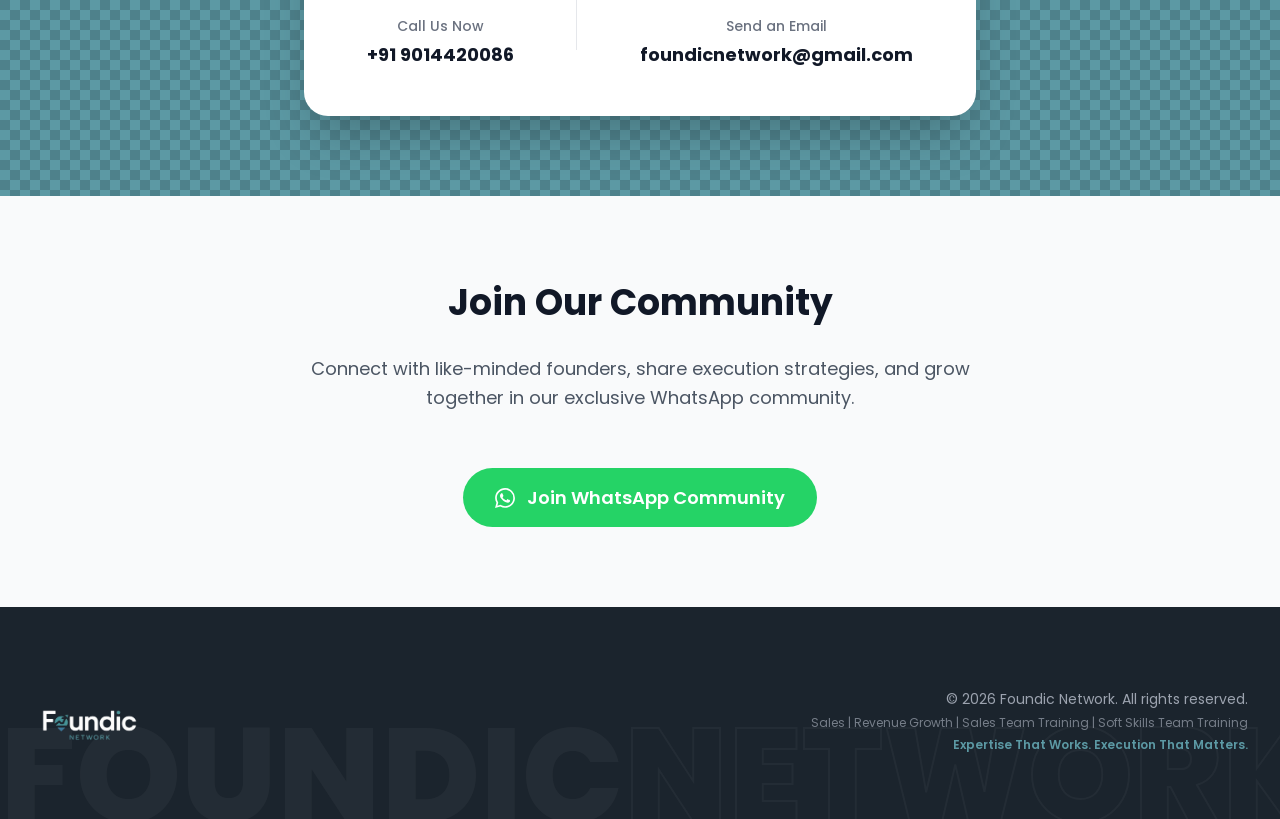
==== commit 813f02cb: "Add 7 interactive features: WhatsApp pulse, staggered lists, anchor offset, scroll progress, page fa" ====
--- a/index.html
+++ b/index.html
@@ -45,6 +45,9 @@
 </head>
 
 <body>
+
+    <!-- Scroll Progress Bar -->
+    <div id="scroll-progress"></div>
 
     <!-- Navigation -->
     <nav class="navbar" id="navbar">
@@ -299,7 +302,7 @@
                         <p class="service-intro">We bring experienced sales professionals into situations where
                             specialised sales experience is needed to solve a business problem and directly work towards
                             generating more business.</p>
-                        <ul class="service-list">
+                        <ul class="service-list reveal">
                             <li>Building or restructuring the sales function</li>
                             <li>Developing a sales strategy and executing it</li>
                             <li>Entering a new market or customer segment</li>
@@ -331,7 +334,7 @@
                         <p class="service-intro">We bring experienced growth and commercial professionals into situations
                             where the business needs specialised expertise to identify and execute meaningful revenue
                             opportunities.</p>
-                        <ul class="service-list">
+                        <ul class="service-list reveal">
                             <li>Building a revenue-growth strategy and executing it</li>
                             <li>Finding new revenue opportunities</li>
                             <li>Entering new markets</li>
@@ -359,7 +362,7 @@
                         <h4>Sales Team Training</h4>
                         <p class="service-intro">We work with sales teams when they need experienced sales professionals
                             to improve their ability to perform in real sales situations.</p>
-                        <ul class="service-list">
+                        <ul class="service-list reveal">
                             <li>Sales capability development</li>
                             <li>Sales methodology</li>
                             <li>Negotiation</li>
@@ -385,7 +388,7 @@
                         <h4>Soft Skills Team Training</h4>
                         <p class="service-intro">We help organisations strengthen the professional capabilities that
                             directly affect team and workplace performance.</p>
-                        <ul class="service-list service-list-cols">
+                        <ul class="service-list service-list-cols reveal">
                             <li>Leadership</li>
                             <li>Management</li>
                             <li>Communication</li>
--- a/styles.css
+++ b/styles.css
@@ -61,6 +61,21 @@
     -webkit-font-smoothing: antialiased;
 }
 
+/* Page Load Fade-In */
+@keyframes fadeIn {
+    from { opacity: 0; }
+    to   { opacity: 1; }
+}
+
+body {
+    animation: fadeIn 0.6s ease-out;
+}
+
+/* Smooth Anchor Offset */
+section[id] {
+    scroll-margin-top: 5rem;
+}
+
 a {
     text-decoration: none;
     color: inherit;
@@ -2765,4 +2780,72 @@
         bottom: 2.5rem;
         left: 2.5rem;
     }
+}
+
+/* ===================== WhatsApp Pulse Ring ===================== */
+@keyframes wa-pulse {
+    0%   { transform: scale(1);   opacity: 0.5; }
+    100% { transform: scale(1.8); opacity: 0;   }
+}
+
+.floating-wa-btn::after {
+    content: '';
+    position: absolute;
+    inset: 0;
+    border-radius: 50%;
+    background-color: #25D366;
+    animation: wa-pulse 2s ease-out infinite;
+    z-index: -1;
+}
+
+/* ===================== Scroll Progress Bar ===================== */
+#scroll-progress {
+    position: fixed;
+    top: 0;
+    left: 0;
+    height: 3px;
+    background: linear-gradient(90deg, var(--teal), var(--steel-blue));
+    width: 0%;
+    z-index: 9999;
+    transition: width 0.1s linear;
+}
+
+/* ===================== Staggered List Reveal ===================== */
+.service-list.reveal li {
+    opacity: 0;
+    transform: translateX(-1rem);
+    transition: opacity 0.4s ease, transform 0.4s ease;
+}
+
+.service-list.reveal.in-view li {
+    opacity: 1;
+    transform: translateX(0);
+}
+
+.service-list.reveal.in-view li:nth-child(1)  { transition-delay: 0ms; }
+.service-list.reveal.in-view li:nth-child(2)  { transition-delay: 60ms; }
+.service-list.reveal.in-view li:nth-child(3)  { transition-delay: 120ms; }
+.service-list.reveal.in-view li:nth-child(4)  { transition-delay: 180ms; }
+.service-list.reveal.in-view li:nth-child(5)  { transition-delay: 240ms; }
+.service-list.reveal.in-view li:nth-child(6)  { transition-delay: 300ms; }
+.service-list.reveal.in-view li:nth-child(7)  { transition-delay: 360ms; }
+.service-list.reveal.in-view li:nth-child(8)  { transition-delay: 420ms; }
+.service-list.reveal.in-view li:nth-child(9)  { transition-delay: 480ms; }
+.service-list.reveal.in-view li:nth-child(10) { transition-delay: 540ms; }
+
+/* ===================== SVG Icon Draw ===================== */
+.service-icon svg path,
+.service-icon svg polyline,
+.service-icon svg circle,
+.service-icon svg line {
+    stroke-dasharray: 100;
+    stroke-dashoffset: 100;
+    transition: stroke-dashoffset 0.8s ease;
+}
+
+.service-item.in-view .service-icon svg path,
+.service-item.in-view .service-icon svg polyline,
+.service-item.in-view .service-icon svg circle,
+.service-item.in-view .service-icon svg line {
+    stroke-dashoffset: 0;
 }
